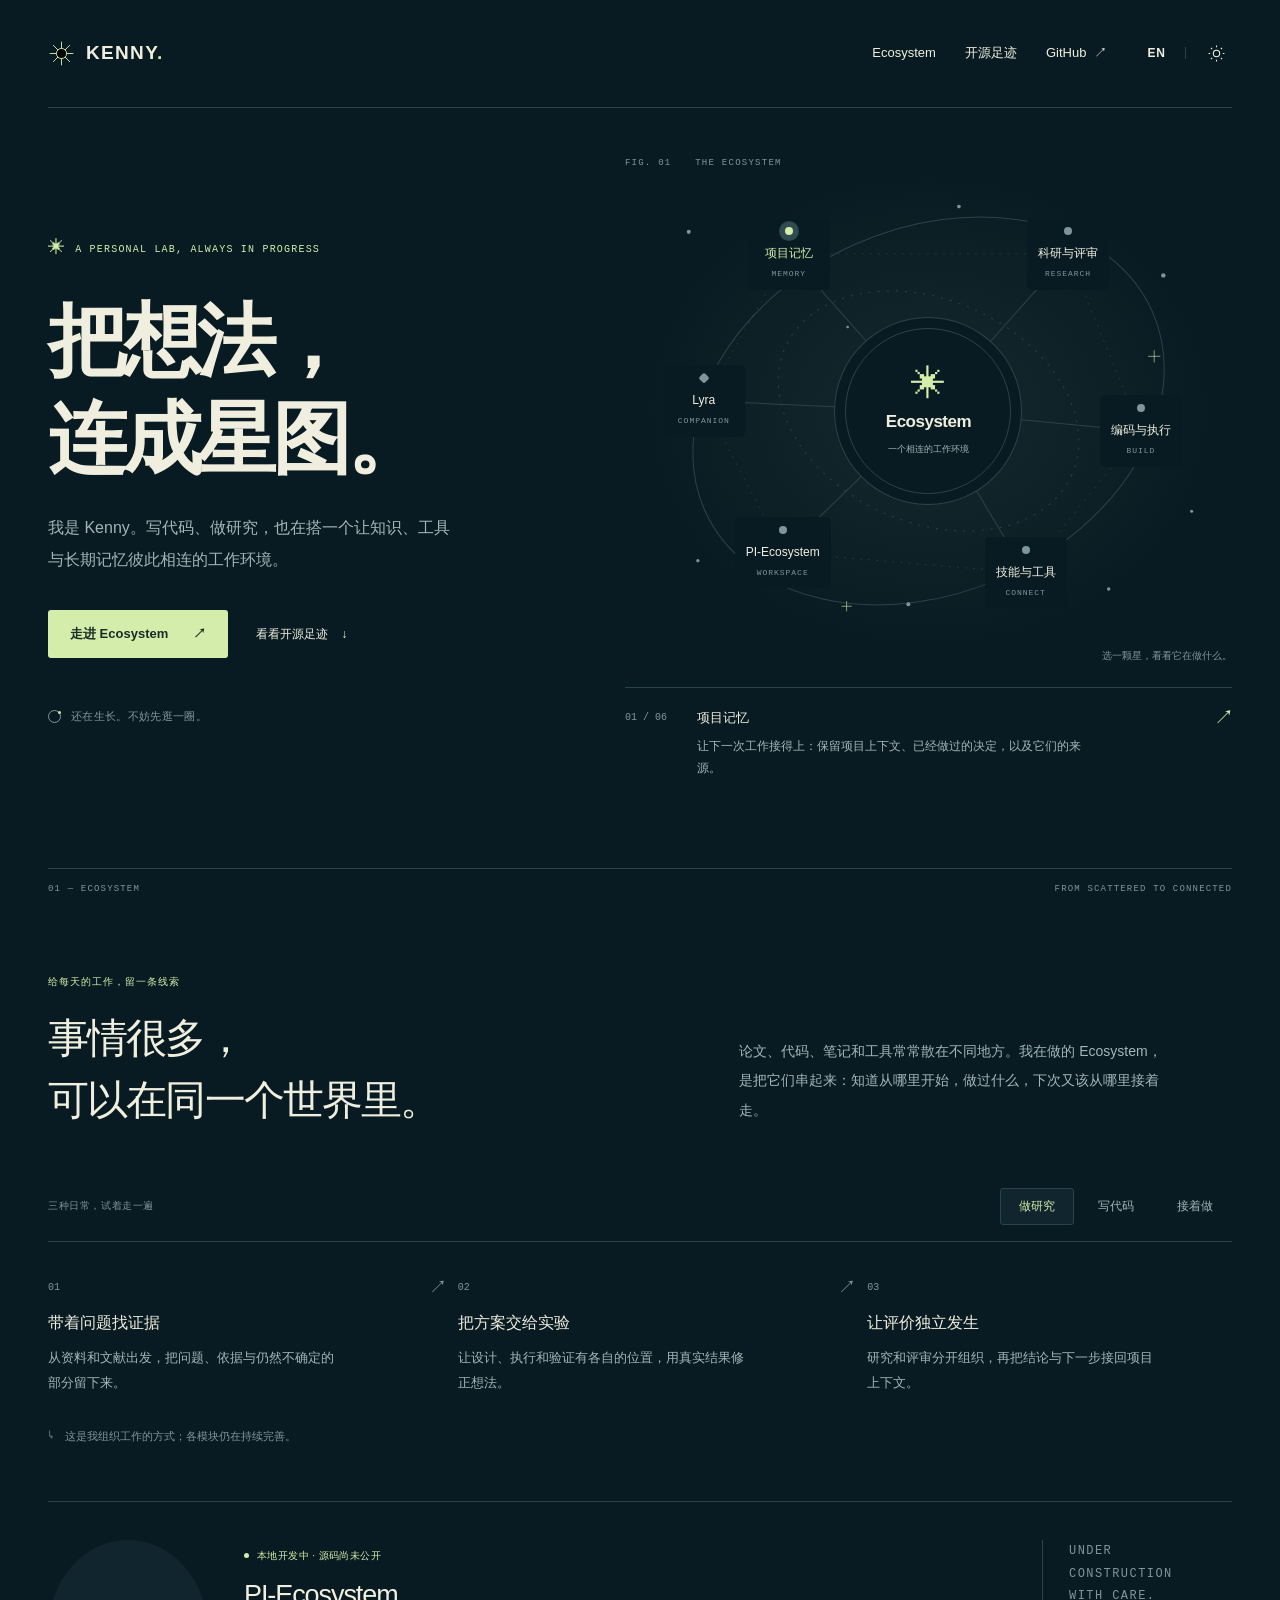
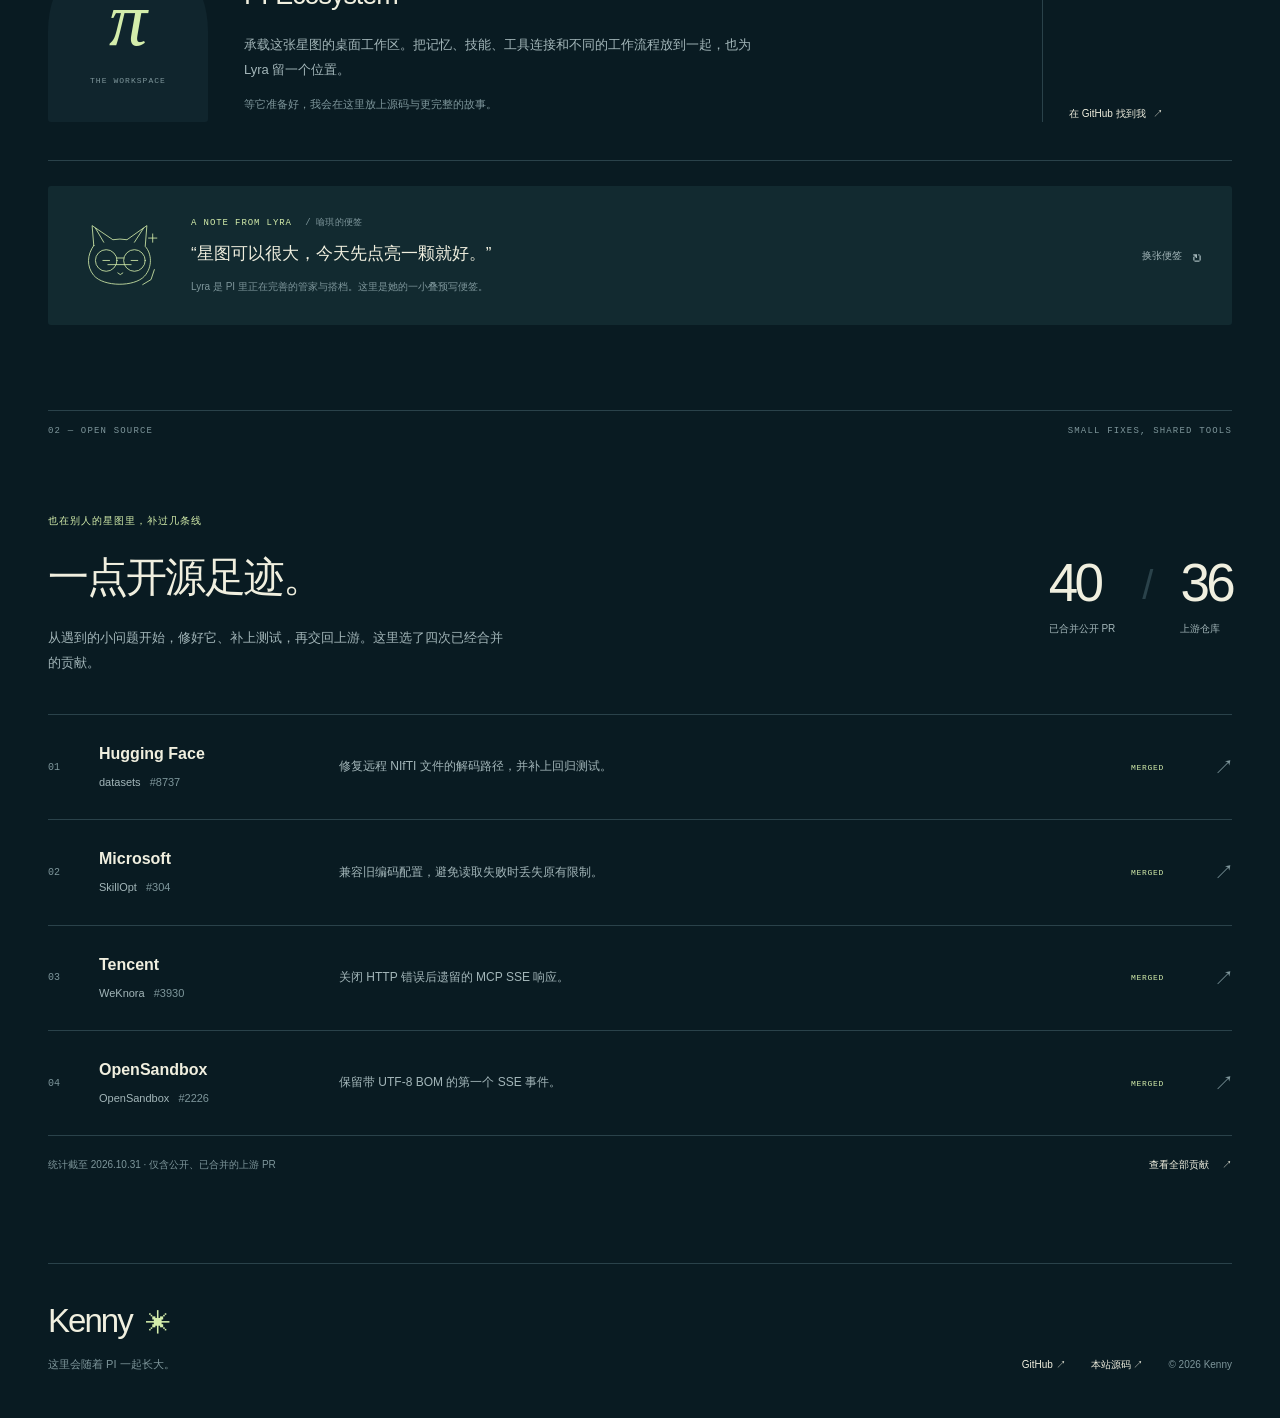
==== index.html @ 721161ac "Build a bilingual personal lab around the Ecosystem constellation" ====
<!doctype html>
<html lang="zh-CN" data-theme="dark">
<head>
  <meta charset="utf-8">
  <meta name="viewport" content="width=device-width, initial-scale=1">
  <meta name="color-scheme" content="dark light">
  <meta name="theme-color" content="#091b22">
  <title>Kenny · 想法的引力</title>
  <meta name="description" content="Kenny 的个人实验室。科研、代码与长期记忆，在 Ecosystem 里慢慢连成星图。PI-Ecosystem 本地开发中。">
  <meta property="og:type" content="website">
  <meta property="og:title" content="Kenny · A small universe of things I build">
  <meta property="og:description" content="Research, code, and lasting context. Exploring a personal Ecosystem, one connection at a time.">
  <meta property="og:url" content="https://kennymcsimpson.github.io/">
  <link rel="canonical" href="https://kennymcsimpson.github.io/">
  <link rel="icon" type="image/svg+xml" href="assets/favicon.svg">
  <link rel="stylesheet" href="styles.css">
  <script src="app.js" defer></script>
</head>
<body>
  <a class="skip-link" href="#main" data-i18n="skip">跳到正文</a>
  <header class="site-header wrap">
    <a class="brand" href="#" aria-label="Kenny — home">
      <svg viewBox="0 0 32 32" aria-hidden="true"><path d="M16 2v28M2 16h28M6 6l20 20M26 6 6 26"/><circle cx="16" cy="16" r="6"/></svg>
      <span>KENNY<span class="brand-dot">.</span></span>
    </a>
    <nav class="main-nav" aria-label="主导航" data-label="nav">
      <a href="#ecosystem">Ecosystem</a>
      <a href="#contributions" data-i18n="nav.contributions">开源足迹</a>
      <a class="nav-github" href="https://github.com/KennyMcSimpson" target="_blank" rel="noopener noreferrer">GitHub <span aria-hidden="true">↗</span></a>
    </nav>
    <div class="preferences">
      <button class="text-button js-control" id="language-toggle" type="button" aria-label="Switch to English">EN</button>
      <span class="preference-divider" aria-hidden="true"></span>
      <button class="theme-button js-control" id="theme-toggle" type="button" aria-label="切换到浅色主题" title="切换到浅色主题"><svg viewBox="0 0 24 24" aria-hidden="true"><circle cx="12" cy="12" r="4"/><path d="M12 2v2m0 16v2M2 12h2m16 0h2M5 5l1.5 1.5m11 11L19 19M5 19l1.5-1.5m11-11L19 5"/></svg></button>
    </div>
  </header>

  <main id="main">
    <section class="hero wrap" aria-labelledby="hero-title">
      <div class="hero-copy">
        <p class="eyebrow"><span class="tiny-star" aria-hidden="true">✳</span> A PERSONAL LAB, ALWAYS IN PROGRESS</p>
        <h1 id="hero-title" data-i18n="hero.title">把想法，
连成星图。</h1>
        <p class="hero-description" data-i18n="hero.description">我是 Kenny。写代码、做研究，也在搭一个让知识、工具与长期记忆彼此相连的工作环境。</p>
        <div class="hero-actions">
          <a class="button button-primary" href="#ecosystem"><span data-i18n="hero.explore">走进 Ecosystem</span><span aria-hidden="true">↗</span></a>
          <a class="quiet-link" href="#contributions"><span data-i18n="hero.contributions">看看开源足迹</span><span aria-hidden="true">↓</span></a>
        </div>
        <p class="hero-footnote"><span class="small-orbit" aria-hidden="true"></span><span data-i18n="hero.footnote">还在生长。不妨先逛一圈。</span></p>
      </div>

      <div class="atlas" aria-label="Ecosystem 交互星图" data-label="atlas">
        <div class="atlas-canvas">
          <div class="atlas-coordinate" aria-hidden="true">FIG. 01 <span>THE ECOSYSTEM</span></div>
          <svg class="orbit-lines" viewBox="0 0 600 500" fill="none" aria-hidden="true">
            <ellipse class="orbit" cx="300" cy="250" rx="242" ry="180" transform="rotate(-24 300 250)"/>
            <ellipse class="orbit orbit-inner" cx="300" cy="250" rx="155" ry="110" transform="rotate(24 300 250)"/>
            <path class="connection" d="M300 250 162 95M300 250 438 95M300 250 510 270M300 250 396 410M300 250 156 390M300 250 78 240"/>
            <path class="constellation" d="m162 95 276 0 72 175-114 140-240-20L78 240Z"/>
            <g class="stars"><circle cx="63" cy="73" r="2"/><circle cx="532" cy="116" r="2.2"/><circle cx="330" cy="48" r="1.8"/><circle cx="478" cy="426" r="1.7"/><circle cx="72" cy="398" r="1.6"/><circle cx="280" cy="441" r="2"/><circle cx="560" cy="349" r="1.5"/><circle cx="220" cy="167" r="1.3"/></g>
            <path class="cross-star" d="M523 190v12m-6-6h12M219 438v10m-5-5h10"/>
          </svg>
          <a class="atlas-core" href="#ecosystem"><span class="core-mark" aria-hidden="true">✳</span><strong>Ecosystem</strong><small data-i18n="atlas.core">一个相连的工作环境</small></a>
          <button class="map-node node-memory is-active" data-module="memory" type="button" aria-pressed="true" aria-controls="module-detail"><span class="node-point" aria-hidden="true"></span><span class="node-label" data-i18n="module.memory.name">项目记忆</span><small>MEMORY</small></button>
          <button class="map-node node-research" data-module="research" type="button" aria-pressed="false" aria-controls="module-detail"><span class="node-point" aria-hidden="true"></span><span class="node-label" data-i18n="module.research.name">科研与评审</span><small>RESEARCH</small></button>
          <button class="map-node node-code" data-module="code" type="button" aria-pressed="false" aria-controls="module-detail"><span class="node-point" aria-hidden="true"></span><span class="node-label" data-i18n="module.code.name">编码与执行</span><small>BUILD</small></button>
          <button class="map-node node-tools" data-module="tools" type="button" aria-pressed="false" aria-controls="module-detail"><span class="node-point" aria-hidden="true"></span><span class="node-label" data-i18n="module.tools.name">技能与工具</span><small>CONNECT</small></button>
          <button class="map-node node-pi" data-module="pi" type="button" aria-pressed="false" aria-controls="module-detail"><span class="node-point" aria-hidden="true"></span><span class="node-label">PI-Ecosystem</span><small>WORKSPACE</small></button>
          <button class="map-node node-lyra" data-module="lyra" type="button" aria-pressed="false" aria-controls="module-detail"><span class="node-point lyra-point" aria-hidden="true"></span><span class="node-label">Lyra</span><small>COMPANION</small></button>
          <p class="atlas-hint" data-i18n="atlas.hint">选一颗星，看看它在做什么。</p>
        </div>
        <div class="module-detail" id="module-detail" aria-live="polite" aria-atomic="true">
          <span class="detail-index" id="module-index" aria-hidden="true">01 / 06</span>
          <div><h2 id="module-title">项目记忆</h2><p id="module-description">让下一次工作接得上：保留项目上下文、已经做过的决定，以及它们的来源。</p></div>
          <span class="detail-spark" aria-hidden="true">↗</span>
        </div>
      </div>
    </section>

    <div class="section-rule wrap"><span>01 — ECOSYSTEM</span><span data-i18n="divider">FROM SCATTERED TO CONNECTED</span></div>

    <section class="ecosystem-section wrap" id="ecosystem" aria-labelledby="ecosystem-title">
      <div class="section-intro">
        <div><p class="eyebrow" data-i18n="eco.eyebrow">给每天的工作，留一条线索</p><h2 id="ecosystem-title" data-i18n="eco.title">事情很多，
可以在同一个世界里。</h2></div>
        <p class="section-description" data-i18n="eco.description">论文、代码、笔记和工具常常散在不同地方。我在做的 Ecosystem，是把它们串起来：知道从哪里开始，做过什么，下次又该从哪里接着走。</p>
      </div>

      <div class="workflow">
        <div class="workflow-heading"><p class="eyebrow" data-i18n="workflow.label">三种日常，试着走一遍</p><div class="workflow-tabs js-control" role="tablist" aria-label="工作流程" data-label="workflow">
          <button id="tab-research" class="is-active" type="button" role="tab" data-workflow="research" aria-selected="true" aria-controls="workflow-panel" tabindex="0" data-i18n="workflow.research">做研究</button>
          <button id="tab-build" type="button" role="tab" data-workflow="build" aria-selected="false" aria-controls="workflow-panel" tabindex="-1" data-i18n="workflow.build">写代码</button>
          <button id="tab-return" type="button" role="tab" data-workflow="return" aria-selected="false" aria-controls="workflow-panel" tabindex="-1" data-i18n="workflow.return">接着做</button>
        </div></div>
        <div id="workflow-panel" class="workflow-panel" role="tabpanel" aria-labelledby="tab-research" tabindex="0">
          <ol id="workflow-steps" class="workflow-steps"><li><span class="step-number">01</span><h3>带着问题找证据</h3><p>从资料和文献出发，把问题、依据与仍然不确定的部分留下来。</p></li><li><span class="step-number">02</span><h3>把方案交给实验</h3><p>让设计、执行和验证有各自的位置，用真实结果修正想法。</p></li><li><span class="step-number">03</span><h3>让评价独立发生</h3><p>研究和评审分开组织，再把结论与下一步接回项目上下文。</p></li></ol>
        </div>
        <p class="workflow-caption"><span aria-hidden="true">↳</span><span data-i18n="workflow.caption">这是我组织工作的方式；各模块仍在持续完善。</span></p>
      </div>

      <div class="workspace-story">
        <div class="workspace-index" aria-hidden="true"><span>π</span><small>THE WORKSPACE</small></div>
        <div class="workspace-copy"><p class="status-label"><span aria-hidden="true"></span><span data-i18n="pi.status">本地开发中 · 源码尚未公开</span></p><h3>PI-Ecosystem</h3><p data-i18n="pi.description">承载这张星图的桌面工作区。把记忆、技能、工具连接和不同的工作流程放到一起，也为 Lyra 留一个位置。</p><p class="muted" data-i18n="pi.release">等它准备好，我会在这里放上源码与更完整的故事。</p></div>
        <div class="workspace-margin"><span aria-hidden="true">UNDER<br>CONSTRUCTION<br>WITH CARE.</span><a class="quiet-link" href="https://github.com/KennyMcSimpson" target="_blank" rel="noopener noreferrer"><span data-i18n="pi.follow">在 GitHub 找到我</span> <span aria-hidden="true">↗</span></a></div>
      </div>

      <aside class="lyra-note" aria-labelledby="lyra-title">
        <svg class="lyra-sigil" viewBox="0 0 100 100" fill="none" aria-hidden="true"><path d="m19 38-2-24 25 17a45 45 0 0 1 17 0l24-17-2 25c8 9 9 25-1 36-12 13-49 13-61-1-9-11-8-25 0-36Z"/><path d="M21 17 31 34m48-17L68 34M36 61h28M48 71l3 2 3-2M78 85l10-6 4-12"/><circle cx="34" cy="56" r="13"/><circle cx="68" cy="56" r="13"/><path d="M30 56h8m26 0h8M47 53h8M90 24v10m-5-5h10"/></svg>
        <div class="lyra-copy"><p class="eyebrow" id="lyra-title">A NOTE FROM LYRA <span data-i18n="lyra.name">/ 喻琪的便签</span></p><blockquote id="lyra-quote" aria-live="polite">“星图可以很大，今天先点亮一颗就好。”</blockquote><p class="lyra-context" data-i18n="lyra.context">Lyra 是 PI 里正在完善的管家与搭档。这里是她的一小叠预写便签。</p></div>
        <button class="note-next js-control" id="note-next" type="button"><span data-i18n="lyra.next">换张便签</span><span aria-hidden="true">↻</span></button>
      </aside>
    </section>

    <div class="section-rule wrap"><span>02 — OPEN SOURCE</span><span data-i18n="contrib.divider">SMALL FIXES, SHARED TOOLS</span></div>

    <section class="contributions-section wrap" id="contributions" aria-labelledby="contributions-title">
      <div class="contributions-top"><div><p class="eyebrow" data-i18n="contrib.eyebrow">也在别人的星图里，补过几条线</p><h2 id="contributions-title" data-i18n="contrib.title">一点开源足迹。</h2><p class="contributions-description" data-i18n="contrib.description">从遇到的小问题开始，修好它、补上测试，再交回上游。这里选了四次已经合并的贡献。</p></div><div class="contribution-stats"><div><strong>40</strong><span data-i18n="contrib.prs">已合并公开 PR</span></div><span class="stats-slash" aria-hidden="true">/</span><div><strong>36</strong><span data-i18n="contrib.repos">上游仓库</span></div></div></div>
      <div class="contribution-list">
        <a class="contribution-row" href="https://github.com/huggingface/datasets/pull/8737" target="_blank" rel="noopener noreferrer"><span class="contribution-number">01</span><div class="contribution-project"><h3>Hugging Face</h3><span>datasets <span class="pr-number">#8737</span></span></div><p data-i18n="pr.datasets">修复远程 NIfTI 文件的解码路径，并补上回归测试。</p><span class="merged">MERGED</span><span class="row-arrow" aria-hidden="true">↗</span></a>
        <a class="contribution-row" href="https://github.com/microsoft/SkillOpt/pull/304" target="_blank" rel="noopener noreferrer"><span class="contribution-number">02</span><div class="contribution-project"><h3>Microsoft</h3><span>SkillOpt <span class="pr-number">#304</span></span></div><p data-i18n="pr.skillopt">兼容旧编码配置，避免读取失败时丢失原有限制。</p><span class="merged">MERGED</span><span class="row-arrow" aria-hidden="true">↗</span></a>
        <a class="contribution-row" href="https://github.com/Tencent/WeKnora/pull/3930" target="_blank" rel="noopener noreferrer"><span class="contribution-number">03</span><div class="contribution-project"><h3>Tencent</h3><span>WeKnora <span class="pr-number">#3930</span></span></div><p data-i18n="pr.weknora">关闭 HTTP 错误后遗留的 MCP SSE 响应。</p><span class="merged">MERGED</span><span class="row-arrow" aria-hidden="true">↗</span></a>
        <a class="contribution-row" href="https://github.com/opensandbox-group/OpenSandbox/pull/2226" target="_blank" rel="noopener noreferrer"><span class="contribution-number">04</span><div class="contribution-project"><h3>OpenSandbox</h3><span>OpenSandbox <span class="pr-number">#2226</span></span></div><p data-i18n="pr.sandbox">保留带 UTF-8 BOM 的第一个 SSE 事件。</p><span class="merged">MERGED</span><span class="row-arrow" aria-hidden="true">↗</span></a>
      </div>
      <div class="contributions-footnote"><p data-i18n="contrib.snapshot">统计截至 2026.10.31 · 仅含公开、已合并的上游 PR</p><a class="quiet-link" href="https://github.com/search?q=author%3AKennyMcSimpson+is%3Apr+is%3Amerged+is%3Apublic+-user%3AKennyMcSimpson&amp;type=pullrequests" target="_blank" rel="noopener noreferrer"><span data-i18n="contrib.all">查看全部贡献</span><span aria-hidden="true">↗</span></a></div>
    </section>

    <footer class="site-footer wrap"><div><a class="footer-wordmark" href="#">Kenny<span>✳</span></a><p data-i18n="footer.note">这里会随着 PI 一起长大。</p></div><div class="footer-links"><a href="https://github.com/KennyMcSimpson" target="_blank" rel="noopener noreferrer">GitHub ↗</a><a href="https://github.com/KennyMcSimpson/kennymcsimpson.github.io" target="_blank" rel="noopener noreferrer" data-i18n="footer.source">本站源码 ↗</a><span>© 2026 Kenny</span></div></footer>
  </main>
</body>
</html>
---- styles.css ----
@charset "UTF-8";
:root{color-scheme:dark;--bg:#091b22;--surface:#10252d;--text:#f0efdf;--muted:#a3b6b9;--faint:#7e969b;--line:#2a424a;--accent:#d4edab;--accent-ink:#192c25;--map-glow:rgba(112,166,150,.1);--note-bg:#122a30;--hero-font:clamp(3.3rem,6.2vw,5.5rem)}
:root[data-theme="light"]{color-scheme:light;--bg:#f4f2e9;--surface:#eaece0;--text:#173039;--muted:#51696d;--faint:#60777a;--line:#c8d2c8;--accent:#496e3a;--accent-ink:#fffdf2;--map-glow:rgba(89,125,76,.09);--note-bg:#e8ecdf}
*{box-sizing:border-box}html{scroll-behavior:smooth;scroll-padding-top:35px}body{margin:0;background:var(--bg);color:var(--text);font-family:Inter,"Segoe UI","PingFang SC","Microsoft YaHei",sans-serif;font-size:16px;line-height:1.7;-webkit-font-smoothing:antialiased}a{color:inherit;text-decoration:none}button{font:inherit;color:inherit;cursor:pointer}button,a{-webkit-tap-highlight-color:transparent}button{background:none}button:disabled{cursor:default}::selection{background:var(--accent);color:var(--accent-ink)}:focus-visible{outline:2px solid var(--accent);outline-offset:6px;border-radius:3px}svg{display:block}p,h1,h2,h3,blockquote{margin:0}.wrap{width:min(1280px,calc(100% - 96px));margin-inline:auto}.js-control{display:none}.js .js-control{display:flex}.skip-link{position:absolute;left:16px;top:-100px;z-index:20;background:var(--accent);color:var(--accent-ink);padding:10px 18px}.skip-link:focus{top:12px}.site-header{height:108px;display:flex;align-items:center;border-bottom:1px solid var(--line);gap:36px}.brand{display:flex;align-items:center;gap:11px;font-size:19px;font-weight:760;letter-spacing:.07em}.brand svg{width:27px;height:27px;stroke:var(--accent);stroke-width:1.1}.brand-dot{color:var(--accent)}.main-nav{display:flex;gap:29px;align-items:center;margin-left:auto;font-size:13px}.main-nav a,.footer-links a{transition:color .2s}.main-nav a:hover,.footer-links a:hover{color:var(--accent)}.nav-github span{margin-left:4px}.preferences{display:flex;align-items:center;gap:15px}.text-button{border:0;padding:8px 0;font-size:12px;font-weight:650;letter-spacing:.06em;min-width:27px;justify-content:center}.preference-divider{height:12px;width:1px;background:var(--line)}.theme-button{border:0;padding:6px}.theme-button svg{width:19px;height:19px;stroke:currentColor;fill:none;stroke-width:1.35}.hero{display:grid;grid-template-columns:.98fr 1.1fr;align-items:center;gap:36px;min-height:760px;padding-block:50px 65px}.eyebrow{font-family:ui-monospace,"Cascadia Code",Consolas,"Microsoft YaHei",monospace;font-size:10px;font-weight:500;letter-spacing:.1em;line-height:1.7}.hero-copy>.eyebrow{color:var(--accent);font-size:10px;letter-spacing:.12em;display:flex;align-items:center;gap:9px}.tiny-star{font-size:17px}.hero h1{font-size:var(--hero-font);line-height:1.23;font-weight:650;letter-spacing:-.055em;white-space:pre-line;margin:28px 0 25px}.hero-description{max-width:405px;font-size:16px;color:var(--muted);line-height:2}.hero-actions{display:flex;align-items:center;gap:28px;margin-top:34px}.button{display:inline-flex;align-items:center;justify-content:center;gap:25px;padding:13px 22px;border-radius:3px;font-size:13px;font-weight:600;transition:transform .2s,filter .2s}.button-primary{background:var(--accent);color:var(--accent-ink)}.button:hover{transform:translateY(-2px);filter:brightness(1.07)}.quiet-link{display:inline-flex;gap:13px;align-items:center;font-size:12px;font-weight:500}.quiet-link:hover{color:var(--accent)}.hero-footnote{display:flex;align-items:center;gap:10px;color:var(--faint);font-size:11px;margin-top:49px;letter-spacing:.03em}.small-orbit{width:13px;height:13px;border:1px solid var(--faint);border-radius:50%;position:relative}.small-orbit:after{content:"";position:absolute;width:3px;height:3px;background:var(--accent);right:-1px;top:0;border-radius:50%}.atlas{width:100%;max-width:620px;justify-self:end}.atlas-canvas{width:100%;aspect-ratio:1.2;position:relative;background:radial-gradient(ellipse at center,var(--map-glow),transparent 67%)}.atlas-coordinate{position:absolute;top:0;left:0;color:var(--faint);font:9px ui-monospace,Consolas,monospace;letter-spacing:.14em}.atlas-coordinate span{margin-left:17px}.orbit-lines{width:100%;height:100%;position:absolute;inset:0;overflow:visible}.orbit{stroke:var(--line);stroke-width:1}.orbit-inner{stroke-dasharray:2 7}.connection{stroke:var(--line);stroke-width:1}.constellation{stroke:var(--faint);stroke-opacity:.25;stroke-dasharray:2 6;stroke-width:.8}.stars{fill:var(--faint)}.cross-star{stroke:var(--accent);stroke-width:.8;opacity:.75}.atlas-core{position:absolute;left:50%;top:50%;transform:translate(-50%,-50%);display:flex;align-items:center;justify-content:center;flex-direction:column;width:166px;height:166px;border:1px solid var(--line);border-radius:50%;background:var(--bg);box-shadow:0 0 0 10px var(--bg),0 0 0 11px var(--line);transition:border-color .2s}.atlas-core:hover{border-color:var(--accent)}.core-mark{font-size:35px;color:var(--accent);line-height:1.1;margin-bottom:4px}.atlas-core strong{font-size:17px;font-weight:550;letter-spacing:-.03em}.atlas-core small{font-size:9px;color:var(--muted);margin-top:5px}.map-node{border:0;padding:9px 11px;position:absolute;transform:translate(-50%,-50%);display:flex;align-items:center;flex-direction:column;min-width:82px;background:var(--bg);border-radius:5px;line-height:1.6;isolation:isolate}.node-memory{left:27%;top:19%}.node-research{left:73%;top:19%}.node-code{left:85%;top:54%}.node-tools{left:66%;top:82%}.node-pi{left:26%;top:78%}.node-lyra{left:13%;top:48%}.node-point{height:8px;width:8px;flex-shrink:0;display:block;background:var(--faint);border-radius:50%;margin-bottom:9px;transition:box-shadow .2s,background .2s}.node-label{font-size:12px;font-weight:500;white-space:nowrap}.map-node small{font:8px/1.7 ui-monospace,Consolas,monospace;color:var(--faint);letter-spacing:.12em;margin-top:4px}.map-node:hover .node-point,.map-node.is-active .node-point{background:var(--accent);box-shadow:0 0 0 5px var(--map-glow),0 0 0 6px var(--line)}.map-node.is-active .node-label{color:var(--accent)}.lyra-point{border-radius:2px;transform:rotate(45deg)}.atlas-hint{position:absolute;bottom:0;right:0;font-size:10px;color:var(--faint)}.module-detail{display:grid;grid-template-columns:57px 1fr 18px;gap:15px;align-items:start;margin-top:23px;padding:19px 0 0;border-top:1px solid var(--line);min-height:116px}.detail-index{font:10px/1.8 ui-monospace,Consolas,monospace;color:var(--faint);padding-top:2px}.module-detail h2{font-size:13px;font-weight:550;margin-bottom:6px}.module-detail p{font-size:12px;line-height:1.85;color:var(--muted);max-width:390px}.detail-spark{color:var(--accent);font-size:20px;line-height:1}.section-rule{display:flex;justify-content:space-between;border-top:1px solid var(--line);padding-top:13px;font:9px/1.6 ui-monospace,Consolas,monospace;letter-spacing:.13em;color:var(--faint)}.ecosystem-section{padding-block:78px 85px}.section-intro{display:grid;grid-template-columns:1.2fr 1fr;gap:100px;align-items:end}.section-intro .eyebrow,.contributions-top .eyebrow{color:var(--accent);margin-bottom:17px}.section-intro h2,.contributions-top h2{font-size:clamp(2rem,3.2vw,2.9rem);line-height:1.5;font-weight:550;letter-spacing:-.045em;white-space:pre-line}.section-description{color:var(--muted);font-size:14px;line-height:2.1;max-width:425px;padding-bottom:6px}.workflow{margin-top:57px}.workflow-heading{display:flex;align-items:center;justify-content:space-between;border-bottom:1px solid var(--line);padding-bottom:16px;gap:20px}.workflow-heading>.eyebrow{color:var(--faint);letter-spacing:.06em}.workflow-tabs{gap:5px}.workflow-tabs button{font-size:12px;border:1px solid transparent;border-radius:3px;padding:7px 18px;color:var(--muted)}.workflow-tabs button:hover{color:var(--text)}.workflow-tabs button.is-active{border-color:var(--line);background:var(--surface);color:var(--accent)}.workflow-steps{padding:29px 0 31px;margin:0;display:grid;grid-template-columns:repeat(3,1fr);list-style:none;gap:45px}.workflow-steps li{position:relative}.workflow-steps li+li:before{content:"↗";position:absolute;left:-29px;top:1px;color:var(--faint);font-size:18px}.step-number{font:10px ui-monospace,Consolas,monospace;color:var(--faint)}.workflow-steps h3{font-size:16px;font-weight:550;margin:13px 0 10px;line-height:1.5}.workflow-steps p{font-size:13px;color:var(--muted);line-height:1.95;max-width:290px}.workflow-panel{min-height:185px}.workflow-caption{font-size:11px;color:var(--faint);display:flex;gap:11px}.workspace-story{margin-top:56px;border-block:1px solid var(--line);display:grid;grid-template-columns:160px 1fr 190px;gap:36px;padding:38px 0;align-items:center}.workspace-index{display:flex;flex-direction:column;align-items:center;justify-content:center;align-self:stretch;background:var(--surface);border-radius:50% 50% 3px 3px;min-height:182px}.workspace-index>span{font:italic 76px Georgia,serif;color:var(--accent);line-height:1.1}.workspace-index small{font:8px ui-monospace,Consolas,monospace;letter-spacing:.13em;color:var(--faint);margin-top:15px}.status-label{display:flex;gap:8px;align-items:center;color:var(--accent);font-size:10px;letter-spacing:.04em}.status-label>span:first-child{width:5px;height:5px;background:var(--accent);border-radius:50%}.workspace-copy h3{font-size:27px;font-weight:500;letter-spacing:-.04em;margin:9px 0 13px}.workspace-copy>p:not(.status-label){font-size:13px;color:var(--muted);line-height:1.95;max-width:515px}.workspace-copy>p.muted{font-size:11px;color:var(--faint);margin-top:12px}.workspace-margin{align-self:stretch;border-left:1px solid var(--line);padding-left:26px;display:flex;flex-direction:column;justify-content:space-between;gap:25px}.workspace-margin>span{font:12px/1.85 ui-monospace,Consolas,monospace;color:var(--faint);letter-spacing:.12em}.workspace-margin a{font-size:10px;gap:7px}.lyra-note{display:grid;grid-template-columns:85px 1fr auto;gap:28px;background:var(--note-bg);padding:28px 30px;align-items:center;border-radius:3px;margin-top:25px}.lyra-sigil{width:83px;height:83px;stroke:var(--accent);stroke-width:1;stroke-linecap:round;stroke-linejoin:round}.lyra-copy>.eyebrow{font-size:9px;letter-spacing:.1em;color:var(--accent)}.lyra-copy>.eyebrow span{color:var(--faint);letter-spacing:.02em;margin-left:7px}.lyra-copy blockquote{font-size:17px;font-weight:500;line-height:1.7;margin-block:9px}.lyra-context{font-size:10px;color:var(--faint);line-height:1.8}.note-next{border:0;font-size:10px;align-items:center;gap:10px;white-space:nowrap;padding:12px 0;color:var(--muted)}.note-next:hover{color:var(--accent)}.note-next>span:last-child{font-size:20px}.contributions-section{padding-block:74px 90px}.contributions-top{display:flex;align-items:center;justify-content:space-between;gap:55px;margin-bottom:38px}.contributions-description{font-size:13px;line-height:1.95;color:var(--muted);max-width:460px;margin-top:17px}.contribution-stats{display:flex;align-items:center;gap:27px;flex-shrink:0}.contribution-stats>div{display:flex;flex-direction:column;gap:5px}.contribution-stats strong{font-size:53px;font-weight:350;line-height:1.2;letter-spacing:-.07em}.contribution-stats div>span{font-size:10px;color:var(--muted)}.stats-slash{font-size:40px;font-weight:200;color:var(--line);margin-top:-18px}.contribution-list{border-top:1px solid var(--line)}.contribution-row{display:grid;grid-template-columns:26px 215px 1fr 58px 18px;align-items:center;gap:25px;padding:25px 0;border-bottom:1px solid var(--line);transition:background .2s}.contribution-row:hover{background:var(--surface)}.contribution-number{font:10px ui-monospace,Consolas,monospace;color:var(--faint)}.contribution-project h3{font-size:16px;font-weight:550}.contribution-project>span{font-size:11px;color:var(--muted)}.pr-number{color:var(--faint);margin-left:6px}.contribution-row>p{font-size:12px;color:var(--muted);line-height:1.8}.merged{font:8px ui-monospace,Consolas,monospace;letter-spacing:.09em;color:var(--accent)}.row-arrow{font-size:20px;color:var(--faint);transition:transform .2s}.contribution-row:hover .row-arrow{color:var(--accent);transform:translate(2px,-2px)}.contributions-footnote{display:flex;align-items:center;justify-content:space-between;gap:20px;margin-top:20px}.contributions-footnote p{font-size:10px;color:var(--faint)}.contributions-footnote a{font-size:10px}.site-footer{border-top:1px solid var(--line);padding:40px 0 45px;display:flex;justify-content:space-between;align-items:end}.footer-wordmark{font-size:33px;font-weight:500;letter-spacing:-.06em;line-height:1}.footer-wordmark>span{font-size:25px;color:var(--accent);margin-left:14px}.site-footer p{font-size:11px;color:var(--faint);margin-top:14px}.footer-links{display:flex;gap:25px;font-size:10px;align-items:center}.footer-links>span{color:var(--faint)}
html[lang="en"] .hero h1{font-size:clamp(3.2rem,5.4vw,4.9rem);line-height:1.12;letter-spacing:-.055em}html[lang="en"] .hero-description{line-height:1.85}html[lang="en"] .section-intro h2{line-height:1.25}html[lang="en"] .map-node .node-label{font-size:11px}html[lang="en"] .node-pi{left:25%}html[lang="en"] .module-detail{min-height:130px}
@media(min-width:1600px){.hero{min-height:820px}}
@media(max-width:1100px){.wrap{width:calc(100% - 64px)}.hero{gap:20px;min-height:680px}.hero h1{font-size:4rem}.hero-description{font-size:14px;max-width:340px}.hero-actions{gap:20px}.button{padding:12px 17px;font-size:12px}.quiet-link{font-size:11px}.atlas-core{width:138px;height:138px}.atlas-core strong{font-size:15px}.atlas-core small{font-size:8px}.node-label{font-size:11px}.map-node{padding:7px 8px;min-width:70px}.map-node small{font-size:7px}.module-detail{gap:10px;grid-template-columns:46px 1fr 14px;min-height:132px}.section-intro{gap:50px}.workspace-story{grid-template-columns:125px 1fr 165px;gap:25px}.workspace-margin{padding-left:19px}.contribution-row{grid-template-columns:22px 175px 1fr 55px 15px;gap:20px}.lyra-note{gap:20px;padding:25px}.contribution-stats{gap:20px}.contribution-stats strong{font-size:48px}}
@media(max-width:820px){.site-header{height:87px;gap:24px}.main-nav{gap:20px;font-size:12px}.hero{grid-template-columns:1fr;padding-block:55px 50px;gap:30px}.hero-copy{max-width:590px}.hero h1{font-size:clamp(3.7rem,9vw,5.4rem);margin-block:21px}.hero-description{max-width:470px;font-size:15px}.hero-footnote{margin-top:25px}.atlas{justify-self:center;max-width:590px}.atlas-canvas{margin-top:10px}.atlas-core{width:166px;height:166px}.atlas-core strong{font-size:17px}.atlas-core small{font-size:9px}.node-label{font-size:12px}.map-node small{font-size:8px}.map-node{padding:9px 11px}.module-detail{min-height:108px}.section-intro{grid-template-columns:1fr;gap:25px}.section-description{max-width:590px}.section-intro h2{font-size:2.5rem}.ecosystem-section{padding-top:50px}.workflow{margin-top:35px}.workflow-steps{gap:30px}.workflow-steps li+li:before{left:-22px;font-size:15px}.workflow-steps h3{font-size:14px}.workflow-steps p{font-size:12px}.workspace-story{grid-template-columns:120px 1fr;gap:26px}.workspace-margin{display:none}.lyra-note{grid-template-columns:65px 1fr;gap:22px}.lyra-sigil{width:65px;height:65px}.note-next{grid-column:2;justify-self:start;padding:0;margin-top:-7px}.contributions-top{gap:30px}.contribution-stats{gap:15px}.contribution-stats strong{font-size:40px}.contribution-stats div>span{font-size:9px}.contribution-row{grid-template-columns:20px 160px 1fr 15px;gap:14px}.contribution-row .merged{display:none}.contribution-project h3{font-size:14px}.contribution-project>span{font-size:10px}.contributions-section{padding-block:50px 60px}html[lang="en"] .hero h1{font-size:clamp(3.5rem,9vw,5rem)}html[lang="en"] .module-detail{min-height:110px}}
@media(max-width:540px){.wrap{width:calc(100% - 40px)}.site-header{height:76px;gap:17px}.brand{font-size:17px;gap:6px}.brand svg{width:22px;height:22px}.main-nav{gap:17px;font-size:11px}.nav-github{display:none}.preferences{gap:10px}.text-button{font-size:11px;min-width:20px}.theme-button{padding:4px}.theme-button svg{width:17px}.preference-divider{display:none}.hero{padding-top:39px;gap:35px}.hero-copy>.eyebrow{font-size:8px;letter-spacing:.1em;gap:6px}.tiny-star{font-size:14px}.hero h1{font-size:clamp(3.3rem,12.4vw,4.3rem);line-height:1.28;margin:20px 0 18px}.hero-description{font-size:14px;max-width:350px;line-height:1.95}.hero-actions{gap:23px;margin-top:25px}.button{font-size:12px;padding:12px 18px;gap:20px}.quiet-link{font-size:11px}.hero-footnote{margin-top:26px;font-size:10px}.atlas-coordinate{font-size:8px}.atlas-coordinate span{margin-left:10px}.atlas-canvas{aspect-ratio:1.1}.orbit-lines{top:4.5%;height:91%}.atlas-core{width:115px;height:115px;box-shadow:0 0 0 6px var(--bg),0 0 0 7px var(--line)}.atlas-core strong{font-size:13px}.atlas-core small{font-size:7px;margin-top:3px}.core-mark{font-size:26px}.map-node{min-width:62px;padding:6px 4px}.node-label{font-size:10px}.map-node small{font-size:6px;letter-spacing:.08em;margin-top:2px}.node-point{width:6px;height:6px;margin-bottom:7px}.node-memory,.node-research{top:22%}.node-tools{top:79%}.node-pi{top:76%}.atlas-hint{font-size:9px;bottom:-2px}.module-detail{margin-top:23px;min-height:125px;grid-template-columns:43px 1fr 12px;gap:11px}.module-detail h2{font-size:12px}.module-detail p{font-size:11px;line-height:1.9}.detail-index{font-size:8px}.section-rule{font-size:8px;letter-spacing:.07em}.section-rule>span:last-child{font-size:7px;letter-spacing:.02em}.ecosystem-section{padding-block:44px 49px}.section-intro .eyebrow,.contributions-top .eyebrow{font-size:9px;margin-bottom:13px}.section-intro h2{font-size:2rem}.section-intro{gap:20px}.section-description{font-size:13px;line-height:2}.workflow{margin-top:33px}.workflow-heading{align-items:start;flex-direction:column;gap:14px;padding-bottom:13px}.workflow-heading>.eyebrow{font-size:9px}.workflow-tabs{gap:4px;width:100%}.workflow-tabs button{font-size:11px;padding:7px 17px}.workflow-steps{grid-template-columns:1fr;gap:23px;padding-top:25px}.workflow-steps li{display:grid;grid-template-columns:28px 1fr;column-gap:12px}.workflow-steps li+li:before{display:none}.step-number{grid-row:1 / 3;padding-top:3px}.workflow-steps h3{margin:0 0 5px;font-size:15px}.workflow-steps p{font-size:12px;max-width:100%;grid-column:2}.workflow-caption{font-size:10px;gap:9px}.workspace-story{grid-template-columns:72px 1fr;gap:19px;padding-block:28px;margin-top:34px;align-items:start}.workspace-index{min-height:125px;align-self:start}.workspace-index>span{font-size:54px}.workspace-index small{font-size:6px;letter-spacing:0;margin-top:10px}.status-label{font-size:9px;line-height:1.6;gap:6px}.workspace-copy h3{font-size:24px;margin-block:9px}.workspace-copy>p:not(.status-label){font-size:12px}.workspace-copy>p.muted{font-size:10px}.lyra-note{grid-template-columns:46px 1fr;gap:15px;padding:22px 16px;align-items:start}.lyra-sigil{width:46px;height:46px;margin-top:7px}.lyra-copy>.eyebrow{font-size:8px;letter-spacing:.02em}.lyra-copy>.eyebrow span{display:block;margin:3px 0 0;font-size:8px}.lyra-copy blockquote{font-size:15px;margin-block:10px;line-height:1.8}.lyra-context{font-size:9px}.note-next{font-size:9px;margin-top:-3px}.contributions-top{flex-direction:column;align-items:start;gap:25px;margin-bottom:24px}.contributions-top h2{font-size:2rem}.contributions-description{font-size:12px;margin-top:14px}.contribution-stats{gap:25px}.contribution-stats strong{font-size:39px}.contribution-stats>div{gap:4px}.contribution-stats div>span{font-size:9px}.stats-slash{font-size:30px}.contribution-row{grid-template-columns:19px 1fr 18px;column-gap:15px;row-gap:9px;padding:21px 0}.contribution-number{grid-column:1;grid-row:1}.contribution-project{grid-column:2;grid-row:1}.contribution-project h3{font-size:15px}.contribution-row>p{grid-column:2;grid-row:2;font-size:11px}.row-arrow{grid-column:3;grid-row:1}.contributions-footnote{flex-direction:column;align-items:start;gap:14px}.contributions-footnote p{font-size:9px}.site-footer{align-items:start;padding:30px 0 35px;gap:25px}.footer-wordmark{font-size:29px}.site-footer p{font-size:10px;max-width:150px;line-height:1.8}.footer-links{flex-direction:column;gap:7px;align-items:end;font-size:9px}html[lang="en"] .hero h1{font-size:clamp(3rem,11.5vw,4rem)}html[lang="en"] .hero-description{font-size:14px}html[lang="en"] .map-node .node-label{font-size:9px}html[lang="en"] .node-pi{left:25%}html[lang="en"] .section-intro h2{font-size:2rem}html[lang="en"] .module-detail{min-height:136px}html[lang="en"] .section-rule>span:last-child{font-size:6px}html[lang="en"] .status-label{font-size:8px}html[lang="en"] .hero-actions{gap:16px}html[lang="en"] .button{font-size:11px;padding:12px 14px;gap:15px}}
@media(max-width:540px){.atlas-core{width:clamp(88px,27vw,115px);height:clamp(88px,27vw,115px)}.node-memory,.node-research{top:18%}.node-pi{left:25%;top:82%}.node-tools{top:83%}}
@media(max-width:380px){.main-nav a[href="#contributions"]{display:none}.main-nav{margin-left:auto}.site-header{gap:20px}}
@media(prefers-reduced-motion:reduce){html{scroll-behavior:auto}*,*:before,*:after{transition:none!important;animation:none!important}}
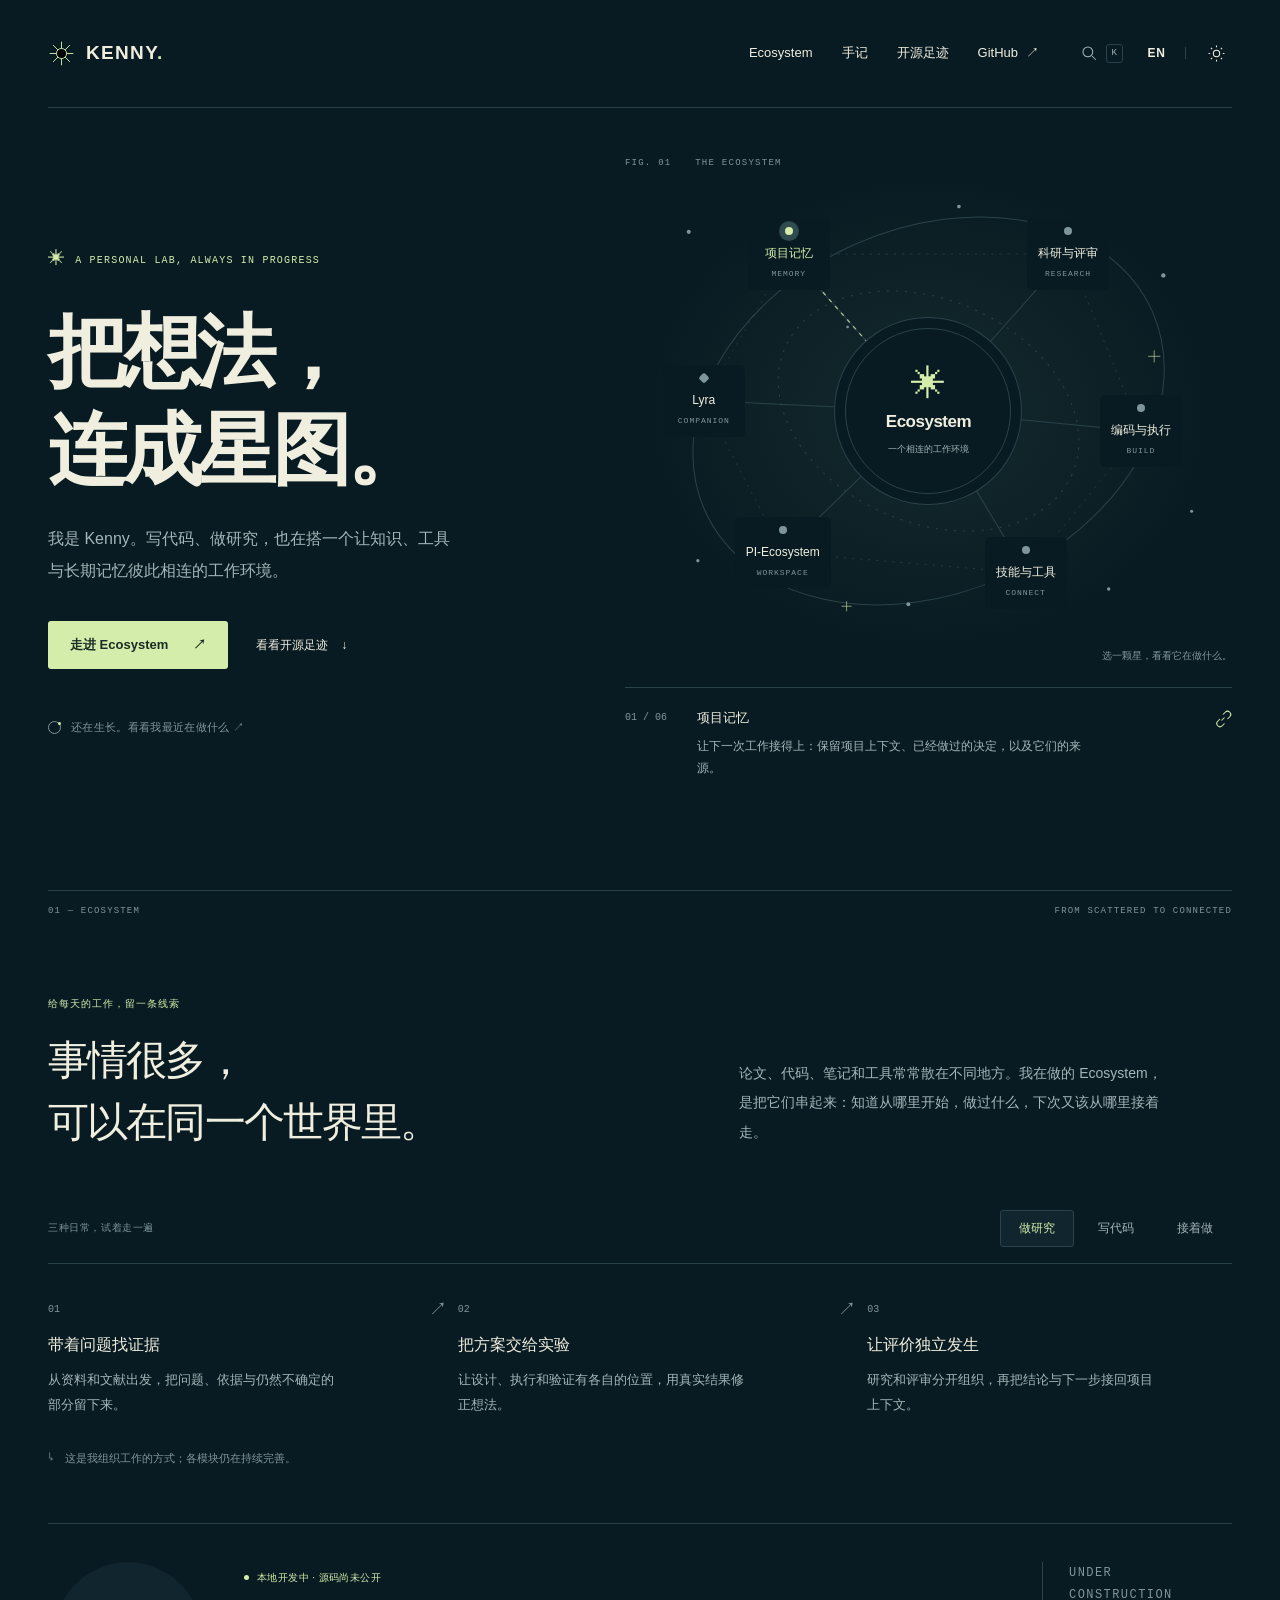
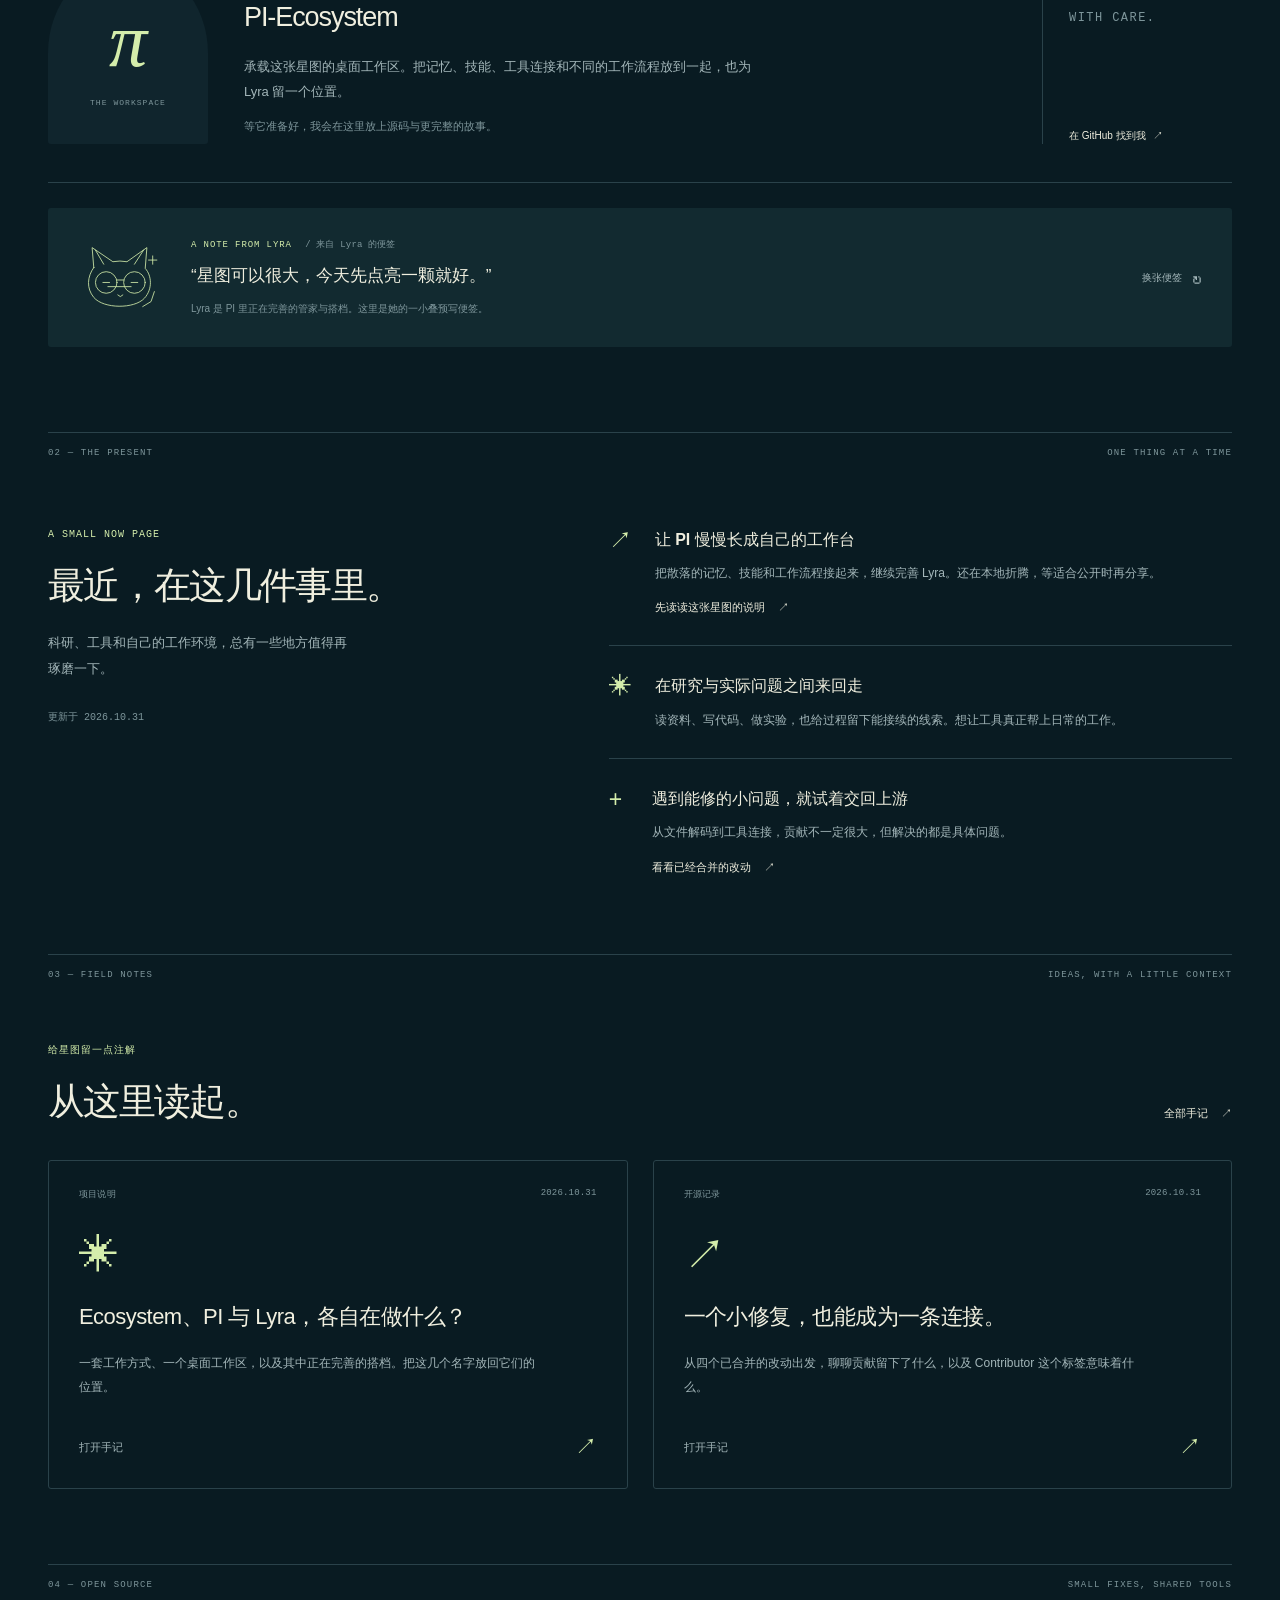
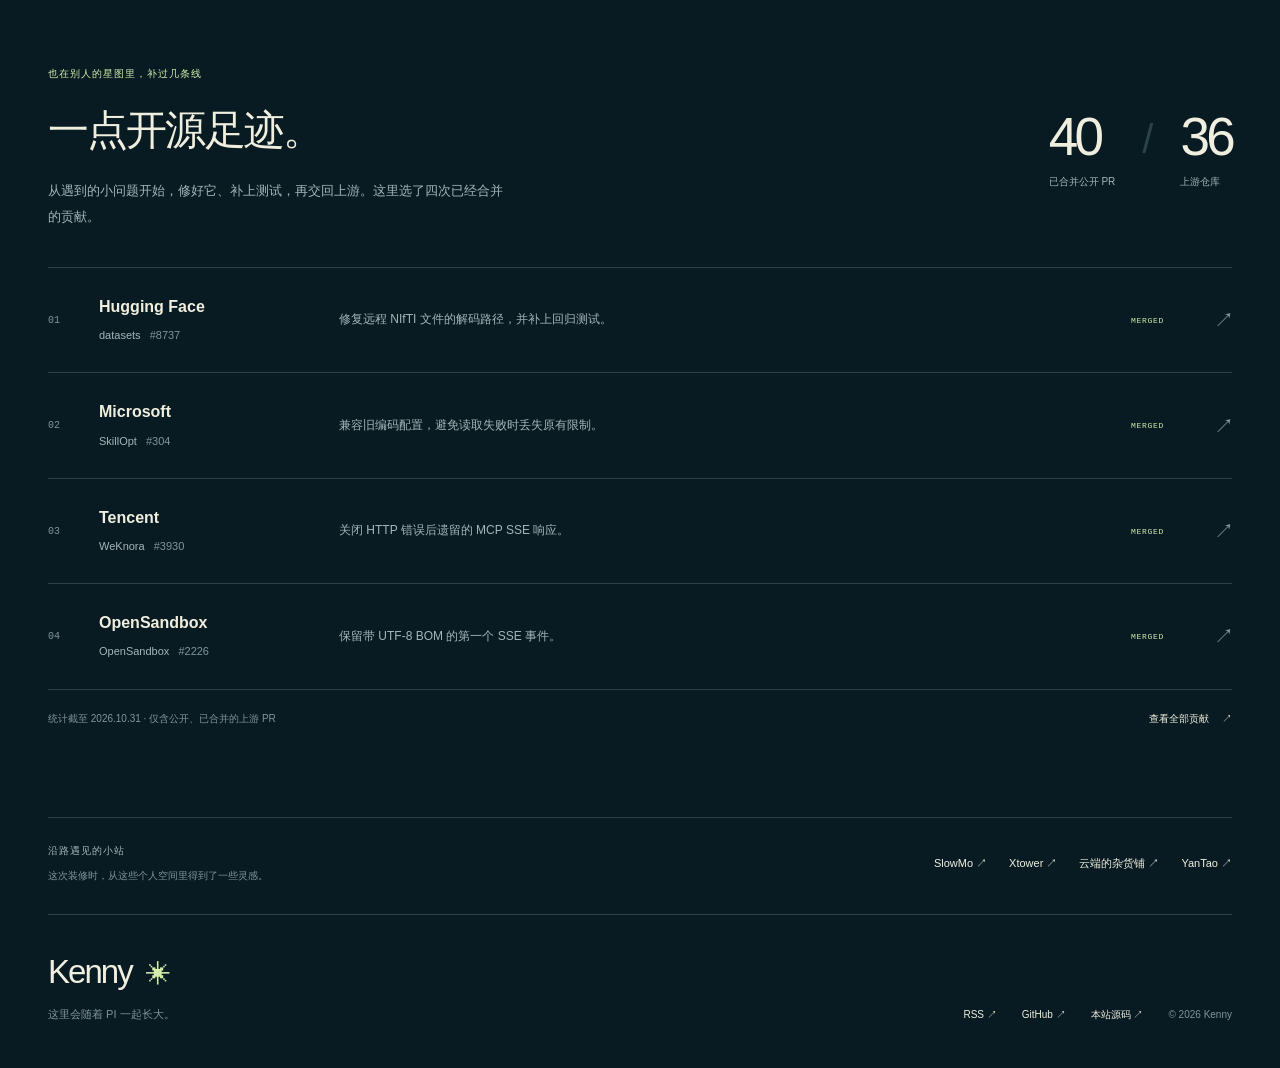
==== commit 5f07645e: "Expand the personal lab with field notes, local search, RSS, and Lyra-only public naming" ====
--- a/index.html
+++ b/index.html
@@ -13,8 +13,11 @@
   <meta property="og:url" content="https://kennymcsimpson.github.io/">
   <link rel="canonical" href="https://kennymcsimpson.github.io/">
   <link rel="icon" type="image/svg+xml" href="assets/favicon.svg">
+  <link rel="alternate" type="application/rss+xml" title="Kenny · 实验手记" href="feed.xml">
+  <script src="preferences.js"></script>
   <link rel="stylesheet" href="styles.css">
-  <script src="app.js" defer></script>
+  <link rel="stylesheet" href="enhancements.css">
+  <script src="app.js" type="module"></script>
 </head>
 <body>
   <a class="skip-link" href="#main" data-i18n="skip">跳到正文</a>
@@ -25,10 +28,12 @@
     </a>
     <nav class="main-nav" aria-label="主导航" data-label="nav">
       <a href="#ecosystem">Ecosystem</a>
+      <a href="notes/" data-i18n="nav.notes">手记</a>
       <a href="#contributions" data-i18n="nav.contributions">开源足迹</a>
       <a class="nav-github" href="https://github.com/KennyMcSimpson" target="_blank" rel="noopener noreferrer">GitHub <span aria-hidden="true">↗</span></a>
     </nav>
     <div class="preferences">
+      <button class="search-trigger js-control" data-search-open type="button" aria-label="搜索与快速跳转" data-label="search.open"><svg viewBox="0 0 24 24" aria-hidden="true"><circle cx="10.5" cy="10.5" r="6.5"/><path d="m16 16 5 5"/></svg><kbd>K</kbd></button>
       <button class="text-button js-control" id="language-toggle" type="button" aria-label="Switch to English">EN</button>
       <span class="preference-divider" aria-hidden="true"></span>
       <button class="theme-button js-control" id="theme-toggle" type="button" aria-label="切换到浅色主题" title="切换到浅色主题"><svg viewBox="0 0 24 24" aria-hidden="true"><circle cx="12" cy="12" r="4"/><path d="M12 2v2m0 16v2M2 12h2m16 0h2M5 5l1.5 1.5m11 11L19 19M5 19l1.5-1.5m11-11L19 5"/></svg></button>
@@ -46,7 +51,7 @@
           <a class="button button-primary" href="#ecosystem"><span data-i18n="hero.explore">走进 Ecosystem</span><span aria-hidden="true">↗</span></a>
           <a class="quiet-link" href="#contributions"><span data-i18n="hero.contributions">看看开源足迹</span><span aria-hidden="true">↓</span></a>
         </div>
-        <p class="hero-footnote"><span class="small-orbit" aria-hidden="true"></span><span data-i18n="hero.footnote">还在生长。不妨先逛一圈。</span></p>
+        <a class="hero-footnote" href="#now"><span class="small-orbit" aria-hidden="true"></span><span data-i18n="hero.footnote">还在生长。看看我最近在做什么 ↗</span></a>
       </div>
 
       <div class="atlas" aria-label="Ecosystem 交互星图" data-label="atlas">
@@ -56,6 +61,7 @@
             <ellipse class="orbit" cx="300" cy="250" rx="242" ry="180" transform="rotate(-24 300 250)"/>
             <ellipse class="orbit orbit-inner" cx="300" cy="250" rx="155" ry="110" transform="rotate(24 300 250)"/>
             <path class="connection" d="M300 250 162 95M300 250 438 95M300 250 510 270M300 250 396 410M300 250 156 390M300 250 78 240"/>
+            <path class="selected-connection" id="selected-connection" d="M300 250 162 95"/>
             <path class="constellation" d="m162 95 276 0 72 175-114 140-240-20L78 240Z"/>
             <g class="stars"><circle cx="63" cy="73" r="2"/><circle cx="532" cy="116" r="2.2"/><circle cx="330" cy="48" r="1.8"/><circle cx="478" cy="426" r="1.7"/><circle cx="72" cy="398" r="1.6"/><circle cx="280" cy="441" r="2"/><circle cx="560" cy="349" r="1.5"/><circle cx="220" cy="167" r="1.3"/></g>
             <path class="cross-star" d="M523 190v12m-6-6h12M219 438v10m-5-5h10"/>
@@ -72,8 +78,9 @@
         <div class="module-detail" id="module-detail" aria-live="polite" aria-atomic="true">
           <span class="detail-index" id="module-index" aria-hidden="true">01 / 06</span>
           <div><h2 id="module-title">项目记忆</h2><p id="module-description">让下一次工作接得上：保留项目上下文、已经做过的决定，以及它们的来源。</p></div>
-          <span class="detail-spark" aria-hidden="true">↗</span>
+          <button class="module-share js-control" id="module-share" type="button" aria-label="复制这颗星的链接" data-label="atlas.share" title="复制这颗星的链接"><svg viewBox="0 0 24 24" aria-hidden="true"><path d="m10 14 4-4m-6 2-3 3a4 4 0 0 0 6 6l3-3m-2-12 3-3a4 4 0 0 1 6 6l-3 3"/></svg></button>
         </div>
+        <p class="copy-status" id="copy-status" role="status"></p>
       </div>
     </section>
 
@@ -106,12 +113,31 @@
 
       <aside class="lyra-note" aria-labelledby="lyra-title">
         <svg class="lyra-sigil" viewBox="0 0 100 100" fill="none" aria-hidden="true"><path d="m19 38-2-24 25 17a45 45 0 0 1 17 0l24-17-2 25c8 9 9 25-1 36-12 13-49 13-61-1-9-11-8-25 0-36Z"/><path d="M21 17 31 34m48-17L68 34M36 61h28M48 71l3 2 3-2M78 85l10-6 4-12"/><circle cx="34" cy="56" r="13"/><circle cx="68" cy="56" r="13"/><path d="M30 56h8m26 0h8M47 53h8M90 24v10m-5-5h10"/></svg>
-        <div class="lyra-copy"><p class="eyebrow" id="lyra-title">A NOTE FROM LYRA <span data-i18n="lyra.name">/ 喻琪的便签</span></p><blockquote id="lyra-quote" aria-live="polite">“星图可以很大，今天先点亮一颗就好。”</blockquote><p class="lyra-context" data-i18n="lyra.context">Lyra 是 PI 里正在完善的管家与搭档。这里是她的一小叠预写便签。</p></div>
+        <div class="lyra-copy"><p class="eyebrow" id="lyra-title">A NOTE FROM LYRA <span data-i18n="lyra.name">/ 来自 Lyra 的便签</span></p><blockquote id="lyra-quote" aria-live="polite">“星图可以很大，今天先点亮一颗就好。”</blockquote><p class="lyra-context" data-i18n="lyra.context">Lyra 是 PI 里正在完善的管家与搭档。这里是她的一小叠预写便签。</p></div>
         <button class="note-next js-control" id="note-next" type="button"><span data-i18n="lyra.next">换张便签</span><span aria-hidden="true">↻</span></button>
       </aside>
     </section>
 
-    <div class="section-rule wrap"><span>02 — OPEN SOURCE</span><span data-i18n="contrib.divider">SMALL FIXES, SHARED TOOLS</span></div>
+    <div class="section-rule wrap"><span>02 — THE PRESENT</span><span>ONE THING AT A TIME</span></div>
+    <section class="present-section wrap" id="now" aria-labelledby="present-title">
+      <div class="present-intro"><p class="eyebrow">A SMALL NOW PAGE</p><h2 id="present-title" data-i18n="now.title">最近，在这几件事里。</h2><p data-i18n="now.description">科研、工具和自己的工作环境，总有一些地方值得再琢磨一下。</p><time datetime="2026-10-31" data-i18n="now.date">更新于 2026.10.31</time></div>
+      <ol class="present-list">
+        <li><span class="present-marker" aria-hidden="true">↗</span><div><h3 data-i18n="now.pi.title">让 PI 慢慢长成自己的工作台</h3><p data-i18n="now.pi.body">把散落的记忆、技能和工作流程接起来，继续完善 Lyra。还在本地折腾，等适合公开时再分享。</p><a href="notes/ecosystem/" class="quiet-link"><span data-i18n="now.pi.link">先读读这张星图的说明</span> <span aria-hidden="true">↗</span></a></div></li>
+        <li><span class="present-marker" aria-hidden="true">✳</span><div><h3 data-i18n="now.research.title">在研究与实际问题之间来回走</h3><p data-i18n="now.research.body">读资料、写代码、做实验，也给过程留下能接续的线索。想让工具真正帮上日常的工作。</p></div></li>
+        <li><span class="present-marker" aria-hidden="true">+</span><div><h3 data-i18n="now.open.title">遇到能修的小问题，就试着交回上游</h3><p data-i18n="now.open.body">从文件解码到工具连接，贡献不一定很大，但解决的都是具体问题。</p><a href="#contributions" class="quiet-link"><span data-i18n="now.open.link">看看已经合并的改动</span> <span aria-hidden="true">↗</span></a></div></li>
+      </ol>
+    </section>
+
+    <div class="section-rule wrap"><span>03 — FIELD NOTES</span><span>IDEAS, WITH A LITTLE CONTEXT</span></div>
+    <section class="notes-section wrap" id="notes" aria-labelledby="notes-title">
+      <div class="notes-heading"><div><p class="eyebrow" data-i18n="notes.eyebrow">给星图留一点注解</p><h2 id="notes-title" data-i18n="notes.title">从这里读起。</h2></div><a class="quiet-link" href="notes/"><span data-i18n="notes.all">全部手记</span> <span aria-hidden="true">↗</span></a></div>
+      <div class="note-grid">
+        <a class="note-card" href="notes/ecosystem/"><div class="note-card-top"><span data-i18n="notes.eco.category">项目说明</span><time datetime="2026-10-31">2026.10.31</time></div><span class="note-card-symbol" aria-hidden="true">✳</span><h3 data-i18n="notes.eco.title">Ecosystem、PI 与 Lyra，各自在做什么？</h3><p data-i18n="notes.eco.description">一套工作方式、一个桌面工作区，以及其中正在完善的搭档。把这几个名字放回它们的位置。</p><span class="note-card-bottom"><span data-i18n="notes.read">打开手记</span><span aria-hidden="true">↗</span></span></a>
+        <a class="note-card" href="notes/upstream/"><div class="note-card-top"><span data-i18n="notes.open.category">开源记录</span><time datetime="2026-10-31">2026.10.31</time></div><span class="note-card-symbol note-card-code" aria-hidden="true">↗</span><h3 data-i18n="notes.open.title">一个小修复，也能成为一条连接。</h3><p data-i18n="notes.open.description">从四个已合并的改动出发，聊聊贡献留下了什么，以及 Contributor 这个标签意味着什么。</p><span class="note-card-bottom"><span data-i18n="notes.read">打开手记</span><span aria-hidden="true">↗</span></span></a>
+      </div>
+    </section>
+
+    <div class="section-rule wrap"><span>04 — OPEN SOURCE</span><span data-i18n="contrib.divider">SMALL FIXES, SHARED TOOLS</span></div>
 
     <section class="contributions-section wrap" id="contributions" aria-labelledby="contributions-title">
       <div class="contributions-top"><div><p class="eyebrow" data-i18n="contrib.eyebrow">也在别人的星图里，补过几条线</p><h2 id="contributions-title" data-i18n="contrib.title">一点开源足迹。</h2><p class="contributions-description" data-i18n="contrib.description">从遇到的小问题开始，修好它、补上测试，再交回上游。这里选了四次已经合并的贡献。</p></div><div class="contribution-stats"><div><strong>40</strong><span data-i18n="contrib.prs">已合并公开 PR</span></div><span class="stats-slash" aria-hidden="true">/</span><div><strong>36</strong><span data-i18n="contrib.repos">上游仓库</span></div></div></div>
@@ -124,7 +150,9 @@
       <div class="contributions-footnote"><p data-i18n="contrib.snapshot">统计截至 2026.10.31 · 仅含公开、已合并的上游 PR</p><a class="quiet-link" href="https://github.com/search?q=author%3AKennyMcSimpson+is%3Apr+is%3Amerged+is%3Apublic+-user%3AKennyMcSimpson&amp;type=pullrequests" target="_blank" rel="noopener noreferrer"><span data-i18n="contrib.all">查看全部贡献</span><span aria-hidden="true">↗</span></a></div>
     </section>
 
-    <footer class="site-footer wrap"><div><a class="footer-wordmark" href="#">Kenny<span>✳</span></a><p data-i18n="footer.note">这里会随着 PI 一起长大。</p></div><div class="footer-links"><a href="https://github.com/KennyMcSimpson" target="_blank" rel="noopener noreferrer">GitHub ↗</a><a href="https://github.com/KennyMcSimpson/kennymcsimpson.github.io" target="_blank" rel="noopener noreferrer" data-i18n="footer.source">本站源码 ↗</a><span>© 2026 Kenny</span></div></footer>
+    <aside class="waypoints wrap" aria-labelledby="waypoints-title"><div><p class="eyebrow" id="waypoints-title" data-i18n="waypoints.title">沿路遇见的小站</p><p data-i18n="waypoints.description">这次装修时，从这些个人空间里得到了一些灵感。</p></div><div class="waypoint-links"><a href="https://www.theslowmo.com/" target="_blank" rel="noopener noreferrer">SlowMo <span aria-hidden="true">↗</span></a><a href="https://xtower.site/" target="_blank" rel="noopener noreferrer">Xtower <span aria-hidden="true">↗</span></a><a href="https://blog.illsky.com/" target="_blank" rel="noopener noreferrer" data-i18n="waypoints.cloud">云端的杂货铺 ↗</a><a href="https://yantao.wiki/" target="_blank" rel="noopener noreferrer">YanTao <span aria-hidden="true">↗</span></a></div></aside>
+    <footer class="site-footer wrap"><div><a class="footer-wordmark" href="#">Kenny<span>✳</span></a><p data-i18n="footer.note">这里会随着 PI 一起长大。</p></div><div class="footer-links"><a href="feed.xml">RSS ↗</a><a href="https://github.com/KennyMcSimpson" target="_blank" rel="noopener noreferrer">GitHub ↗</a><a href="https://github.com/KennyMcSimpson/kennymcsimpson.github.io" target="_blank" rel="noopener noreferrer" data-i18n="footer.source">本站源码 ↗</a><span>© 2026 Kenny</span></div></footer>
   </main>
+  <a class="back-to-top js-control" href="#" aria-label="回到顶部" data-label="top">↑</a>
 </body>
 </html>
--- a/enhancements.css
+++ b/enhancements.css
@@ -0,0 +1,104 @@
+[hidden]{display:none!important}
+.search-trigger{border:0;padding:5px;align-items:center;gap:8px;color:var(--muted)}
+.search-trigger svg,.search-input-wrap svg,.module-share svg{width:18px;height:18px;stroke:currentColor;fill:none;stroke-width:1.4;flex-shrink:0}
+.search-trigger kbd{font:9px ui-monospace,Consolas,monospace;border:1px solid var(--line);padding:1px 5px;border-radius:3px;line-height:1.7}
+.search-trigger:hover{color:var(--accent)}
+.selected-connection{stroke:var(--accent);stroke-width:1.4;stroke-dasharray:4 5;opacity:.7}
+.module-share{padding:3px 0;border:0;align-items:center;color:var(--accent)}
+.copy-status{min-height:18px;margin-top:4px;text-align:right;font-size:10px;color:var(--muted)}
+.hero-footnote:hover{color:var(--accent)}
+.present-section{padding-block:65px 75px;display:grid;grid-template-columns:.85fr 1.15fr;gap:100px}
+.present-intro>.eyebrow,.notes-heading .eyebrow{color:var(--accent)}
+.present-intro h2,.notes-heading h2{font-size:clamp(1.9rem,2.9vw,2.5rem);font-weight:550;line-height:1.5;letter-spacing:-.045em;margin-top:15px}
+.present-intro>p:not(.eyebrow){font-size:13px;color:var(--muted);max-width:310px;margin-top:17px;line-height:2}
+.present-intro time{display:block;font:10px ui-monospace,Consolas,monospace;color:var(--faint);margin-top:28px}
+.present-list{list-style:none;padding:0;margin:0}
+.present-list li{display:flex;gap:23px;padding-block:0 26px;margin-bottom:26px;border-bottom:1px solid var(--line)}
+.present-list li:last-child{border-bottom:0;margin-bottom:0;padding-bottom:0}
+.present-marker{color:var(--accent);font-size:23px;line-height:1.3;min-width:20px}
+.present-list h3{font-size:16px;font-weight:550;line-height:1.7}
+.present-list p{font-size:12px;color:var(--muted);line-height:1.95;margin-top:9px;max-width:510px}
+.present-list a{font-size:11px;margin-top:13px}
+.notes-section{padding-block:60px 75px}
+.notes-heading{display:flex;justify-content:space-between;align-items:end;gap:25px;margin-bottom:30px}
+.notes-heading>a{font-size:11px;margin-bottom:7px}
+.note-grid{display:grid;grid-template-columns:1fr 1fr;gap:25px}
+.note-card{border:1px solid var(--line);padding:27px 30px 22px;border-radius:3px;display:flex;flex-direction:column;transition:background .2s,border-color .2s,transform .2s}
+.note-card:hover{border-color:var(--faint);background:var(--surface);transform:translateY(-3px)}
+.note-card-top{display:flex;justify-content:space-between;gap:15px;font:9px ui-monospace,Consolas,"Microsoft YaHei",monospace;color:var(--faint);letter-spacing:.02em}
+.note-card-symbol{font-size:40px;line-height:1.3;color:var(--accent);margin-block:28px 18px;align-self:start}
+.note-card-code{font-size:42px;font-weight:300;line-height:1.24}
+.note-card h3{font-size:22px;line-height:1.65;font-weight:500;letter-spacing:-.025em;max-width:430px}
+.note-card h2{font-size:22px;line-height:1.65;font-weight:500;letter-spacing:-.025em;max-width:430px}
+.note-card>p{font-size:12px;color:var(--muted);line-height:2;margin-top:16px;max-width:460px}
+.note-card-bottom{display:flex;justify-content:space-between;align-items:center;padding-top:29px;margin-top:auto;font-size:11px;color:var(--muted)}
+.note-card-bottom>span:last-child{font-size:22px;color:var(--accent)}
+.waypoints{display:flex;justify-content:space-between;gap:35px;align-items:center;border-top:1px solid var(--line);padding-block:25px 30px}
+.waypoints .eyebrow{font-size:10px;color:var(--muted)}
+.waypoints p:not(.eyebrow){font-size:10px;color:var(--faint);margin-top:7px}
+.waypoint-links{display:flex;gap:22px;flex-wrap:wrap;font-size:11px}
+.waypoint-links a:hover{color:var(--accent)}
+.back-to-top{position:fixed;bottom:25px;right:25px;z-index:5;background:var(--surface);border:1px solid var(--line);width:38px;height:38px;border-radius:50%;align-items:center;justify-content:center;opacity:0;visibility:hidden;transform:translateY(10px);transition:opacity .2s,transform .2s,visibility .2s;color:var(--accent)}
+.back-to-top.is-visible{opacity:1;visibility:visible;transform:none}
+.dialog-open{overflow:hidden}
+.search-dialog{background:var(--bg);color:var(--text);padding:0;border:1px solid var(--line);border-radius:9px;width:min(650px,calc(100% - 32px));max-height:80dvh;margin:12dvh auto 0;box-shadow:0 30px 100px #0005}
+.search-dialog::backdrop{background:#04131cc2;backdrop-filter:blur(7px)}
+.search-heading{display:flex;align-items:center;justify-content:space-between;padding:19px 22px 0;gap:20px}
+.search-heading h2{font-size:12px;color:var(--muted);font-weight:500}
+.search-close{font:10px ui-monospace,Consolas,monospace;color:var(--muted);border:1px solid var(--line);border-radius:4px;padding:3px 7px}
+.search-input-wrap{display:flex;gap:13px;align-items:center;padding:20px 22px;color:var(--accent);border-bottom:1px solid var(--line)}
+.search-input-wrap input{width:100%;min-width:0;background:none;border:0;color:var(--text);font:inherit;font-size:18px;line-height:1.6;outline:none;padding:0}
+.search-input-wrap input::placeholder{font-size:14px;color:var(--faint)}
+#search-results{margin:0;padding:9px;list-style:none;max-height:46dvh;overflow:auto;scrollbar-width:thin}
+#search-results a{display:grid;grid-template-columns:58px 1fr 18px;align-items:center;gap:12px;padding:12px 13px;border-radius:4px;font-size:13px;line-height:1.6}
+#search-results a[aria-selected="true"],#search-results a:hover{background:var(--surface);color:var(--accent)}
+#search-results small{font-size:10px;color:var(--faint)}
+.search-empty{padding:25px 22px;font-size:13px;color:var(--muted)}
+.search-footer{border-top:1px solid var(--line);padding:13px 22px;font-size:9px;color:var(--faint);display:flex;justify-content:space-between;gap:14px}
+.notes-page,.reader-page{padding-block:58px 85px;min-height:70vh}
+.notes-page .page-title{font-size:clamp(2.4rem,5vw,4rem);font-weight:550;letter-spacing:-.05em;line-height:1.35;margin-block:20px}
+.page-lede{color:var(--muted);font-size:15px;line-height:2;max-width:580px}
+.notes-page .note-grid{margin-top:40px}
+.rss-note{margin-top:28px;font-size:11px;color:var(--faint);display:flex;gap:15px;align-items:center}
+.rss-note a{color:var(--accent);white-space:nowrap}
+.breadcrumb{display:flex;gap:12px;color:var(--faint);font-size:11px;margin-bottom:35px;align-items:center}
+.breadcrumb a:hover{color:var(--accent)}
+.reading-head{max-width:850px}
+.reading-meta{display:flex;gap:15px;align-items:center;font:10px ui-monospace,Consolas,"Microsoft YaHei",monospace;color:var(--faint);letter-spacing:.04em}
+.reading-head h1{font-size:clamp(2.3rem,4vw,3.6rem);font-weight:550;line-height:1.55;letter-spacing:-.045em;margin-block:18px;text-wrap:balance}
+.reading-head .page-lede{font-size:15px;max-width:740px}
+.reading-layout{display:grid;grid-template-columns:minmax(0,730px) 200px;justify-content:space-between;gap:70px;margin-top:45px}
+.reading-body{font-size:15px;line-height:2.15;color:var(--muted)}
+.reading-body p{margin-bottom:23px}
+.reading-body h2{font-size:23px;line-height:1.6;color:var(--text);font-weight:550;margin:42px 0 18px;letter-spacing:-.025em;scroll-margin-top:35px}
+.reading-body h2:first-child{margin-top:0}
+.reading-body h3{color:var(--text);font-size:17px;font-weight:550;margin:28px 0 12px}
+.reading-body strong{color:var(--text);font-weight:550}
+.reading-body a{color:var(--accent);text-decoration:underline;text-decoration-color:var(--line);text-underline-offset:4px}
+.reading-body a:hover{text-decoration-color:var(--accent)}
+.reading-body ul,.reading-body ol{padding-left:22px;margin-block:20px 28px}
+.reading-body li{padding-left:5px;margin-block:10px}
+.reading-callout{border-left:2px solid var(--accent);background:var(--surface);padding:22px 25px;margin-block:27px;font-size:14px}
+.reading-callout p:last-child{margin-bottom:0}
+.reading-map{display:flex;align-items:center;justify-content:center;gap:20px;flex-wrap:wrap;border-block:1px solid var(--line);padding:28px 10px;margin-block:28px;color:var(--accent);font-size:15px}
+.reading-map span:nth-child(even){color:var(--faint);font-size:20px}
+.reading-sidebar{position:sticky;top:35px;align-self:start}
+.reading-sidebar>.eyebrow{font-size:9px;color:var(--faint);margin-bottom:15px}
+.reading-toc{list-style:none;margin:0;padding:0 0 0 14px;border-left:1px solid var(--line)}
+.reading-toc li{margin-bottom:13px;font-size:11px;line-height:1.8;color:var(--muted)}
+.reading-toc a:hover{color:var(--accent)}
+.reading-sidebar .share-reading{display:flex;align-items:center;gap:10px;margin-top:25px;border:1px solid var(--line);border-radius:3px;color:var(--muted);font-size:10px;padding:7px 13px}
+.reading-sidebar .copy-status{text-align:left}
+.reading-progress{position:fixed;inset:0 auto auto 0;height:2px;background:var(--accent);width:0;z-index:30;pointer-events:none}
+.reading-end{margin-top:47px;padding-top:27px;border-top:1px solid var(--line)}
+.reading-end .eyebrow{font-size:9px;color:var(--faint);margin-bottom:12px}
+.next-note{font-size:18px;color:var(--accent);line-height:1.6}
+.reading-end>.quiet-link{margin-top:22px;color:var(--muted)}
+.not-found{min-height:67vh;padding-block:80px;display:flex;flex-direction:column;align-items:start;gap:20px}
+.not-found h1{font-size:clamp(3rem,7vw,5rem);line-height:1.2;font-weight:500;letter-spacing:-.05em}
+.not-found>p{color:var(--muted);font-size:15px;max-width:510px;line-height:2}
+@media(max-width:1100px){.site-header{gap:23px}.main-nav{gap:23px}.preferences{gap:11px}.search-trigger kbd{display:none}.present-section{gap:60px}.note-card{padding:24px}.note-card h3{font-size:20px}.waypoints{gap:25px}.waypoint-links{gap:15px}.reading-layout{gap:45px;grid-template-columns:minmax(0,1fr) 170px}}
+@media(max-width:820px){.present-section{gap:40px;grid-template-columns:.9fr 1.1fr;padding-block:50px}.present-intro h2{font-size:1.9rem}.present-list{font-size:12px}.present-list li{gap:16px}.present-list h3{font-size:14px}.notes-section{padding-block:47px 50px}.note-card{padding:23px}.note-card h3{font-size:19px}.waypoints{align-items:start;flex-direction:column;gap:18px}.reading-layout{grid-template-columns:minmax(0,1fr);gap:30px}.reading-sidebar{position:static;grid-row:1;border-block:1px solid var(--line);padding-block:20px;display:flex;flex-wrap:wrap;gap:15px;align-items:center}.reading-sidebar>.eyebrow{width:100%;margin:0}.reading-toc{display:flex;gap:15px;flex-wrap:wrap;max-width:100%;border:0;padding:0}.reading-toc li{margin:0}.reading-sidebar .share-reading{margin:0}.reading-sidebar .copy-status{margin:0;min-height:0}.reading-head h1{font-size:2.3rem}.notes-page,.reader-page{padding-block:40px 65px}}
+@media(max-width:540px){.site-header{gap:14px}.main-nav{gap:15px}.main-nav>a[href="#contributions"],.main-nav>a[href="/#contributions"]{display:none}.preferences{gap:8px}.search-trigger{padding:3px}.search-trigger svg{width:16px;height:16px}.theme-button{padding:3px}.present-section{grid-template-columns:1fr;gap:33px;padding-block:43px}.present-intro h2{font-size:1.9rem;margin-top:12px}.present-intro>p:not(.eyebrow){max-width:100%;font-size:12px}.present-intro time{font-size:9px;margin-top:16px}.present-list li{gap:17px;margin-bottom:22px;padding-bottom:22px}.present-list h3{font-size:15px}.present-list p{font-size:12px}.present-list a{font-size:10px}.present-marker{font-size:21px}.notes-heading{gap:15px;margin-bottom:23px}.notes-heading h2{font-size:1.9rem;margin-top:12px}.notes-heading>a{font-size:10px}.note-grid{grid-template-columns:1fr;gap:18px}.note-card{padding:23px}.note-card h3{font-size:21px}.note-card-symbol{margin-block:23px 13px;font-size:34px}.note-card>p{font-size:12px;margin-top:13px}.note-card-bottom{padding-top:20px;font-size:10px}.note-card-top{font-size:8px}.waypoints{padding-block:24px 28px;gap:18px}.waypoint-links{gap:15px;font-size:10px}.waypoints p:not(.eyebrow){font-size:9px}.back-to-top{width:34px;height:34px;right:15px;bottom:17px;font-size:15px}.search-dialog{margin-top:8dvh;max-height:84dvh}.search-heading{padding:17px 17px 0}.search-heading h2{font-size:11px}.search-input-wrap{padding:18px 17px}.search-input-wrap input{font-size:16px}.search-input-wrap input::placeholder{font-size:12px}#search-results{max-height:52dvh}#search-results a{grid-template-columns:44px 1fr 14px;padding:12px 9px;font-size:12px;gap:9px}#search-results small{font-size:9px}.search-footer{font-size:8px;padding:12px 17px;gap:10px}.notes-page .page-title{font-size:2.6rem}.page-lede{font-size:13px}.notes-page .note-grid{margin-top:28px}.rss-note{align-items:start;font-size:10px;gap:12px}.breadcrumb{font-size:10px;margin-bottom:25px}.reading-head h1{font-size:2.1rem;line-height:1.55;margin-block:16px}.reading-head .page-lede{font-size:13px}.reading-meta{font-size:9px}.reading-layout{margin-top:29px;gap:25px}.reading-body{font-size:14px;line-height:2.1}.reading-body h2{font-size:21px;margin-top:33px}.reading-callout{padding:19px;font-size:13px}.reading-map{font-size:12px;gap:12px}.reading-toc{gap:9px 17px}.reading-toc li{font-size:10px}.reading-sidebar{padding-block:17px;gap:12px}.next-note{font-size:16px}.not-found{padding-block:60px}.not-found>p{font-size:13px}}
+@media(max-width:380px){.site-header{gap:11px}.main-nav{gap:11px}.preferences{gap:6px}.brand{font-size:15px}.brand svg{width:20px}.main-nav a{font-size:10px}.text-button{font-size:10px}.hero-actions{gap:18px}.section-rule>span:last-child{font-size:6px}}
+@media(prefers-reduced-motion:reduce){.note-card:hover{transform:none}}
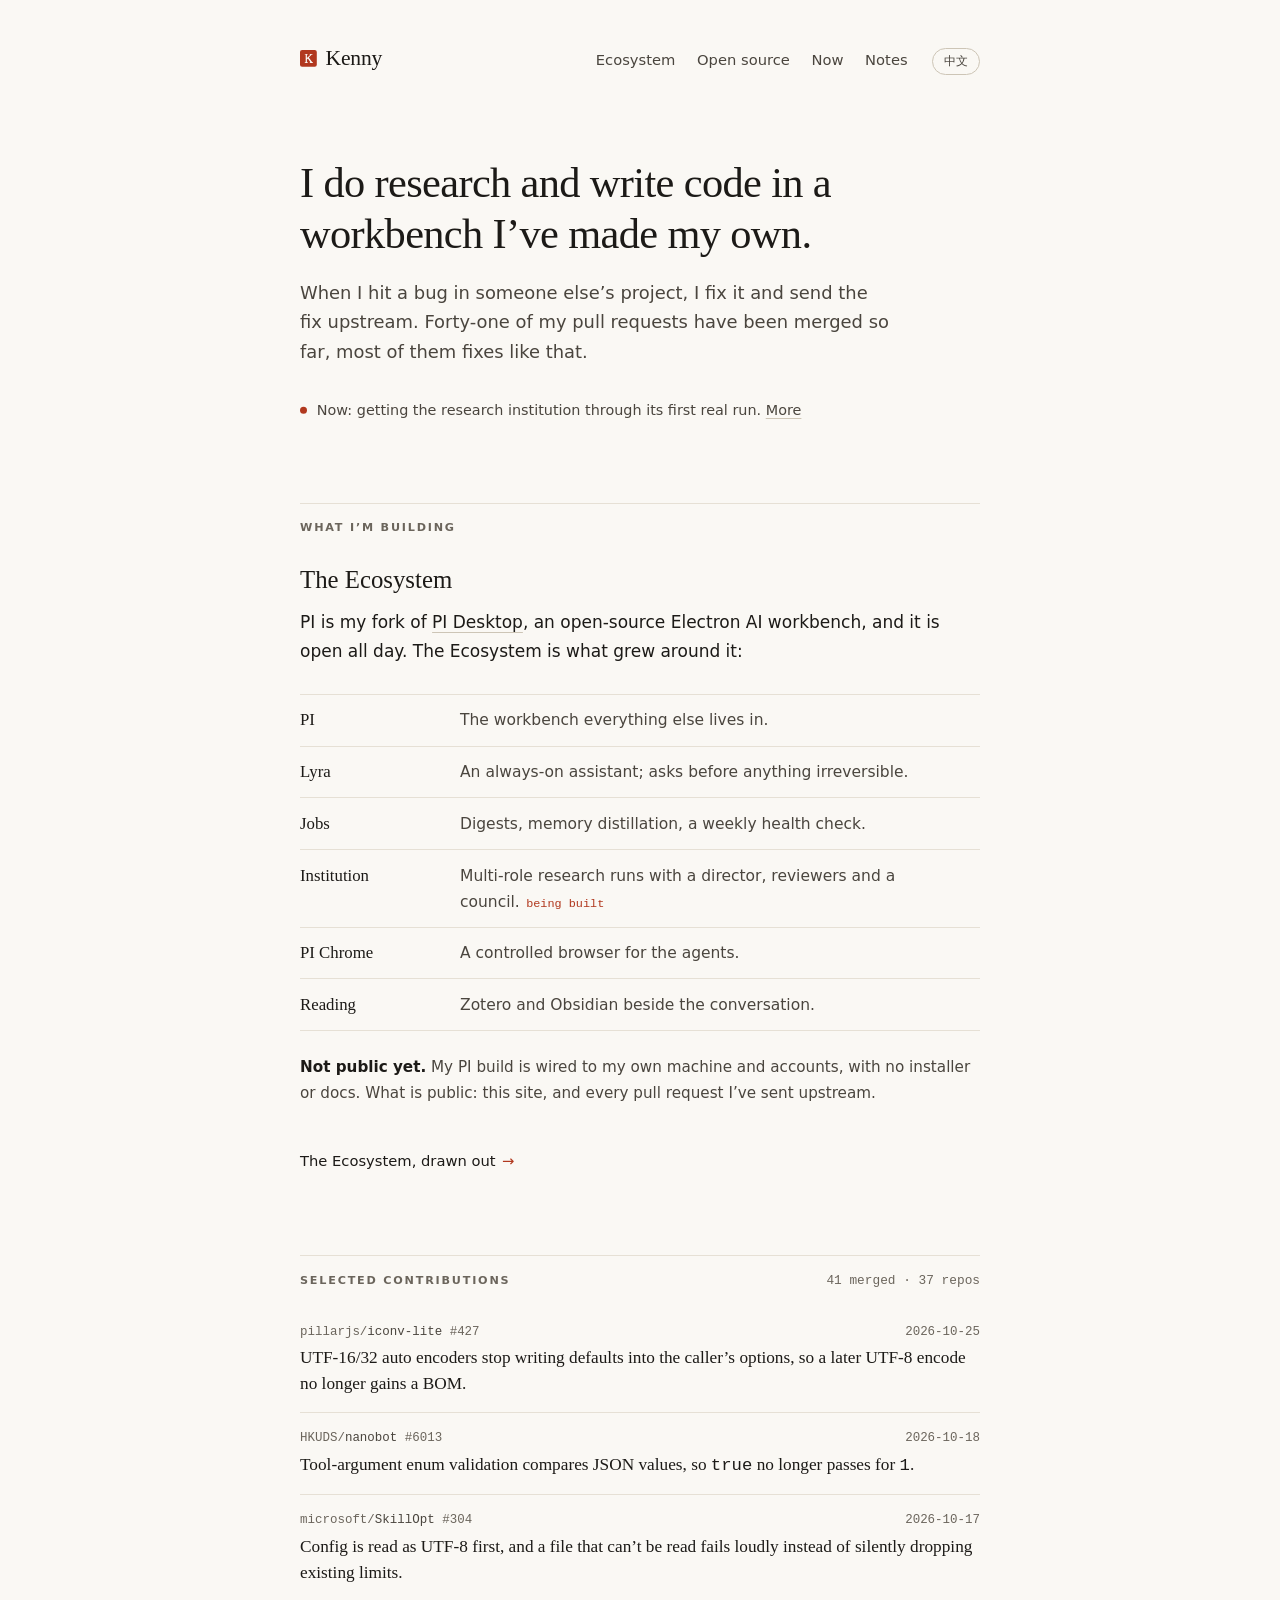
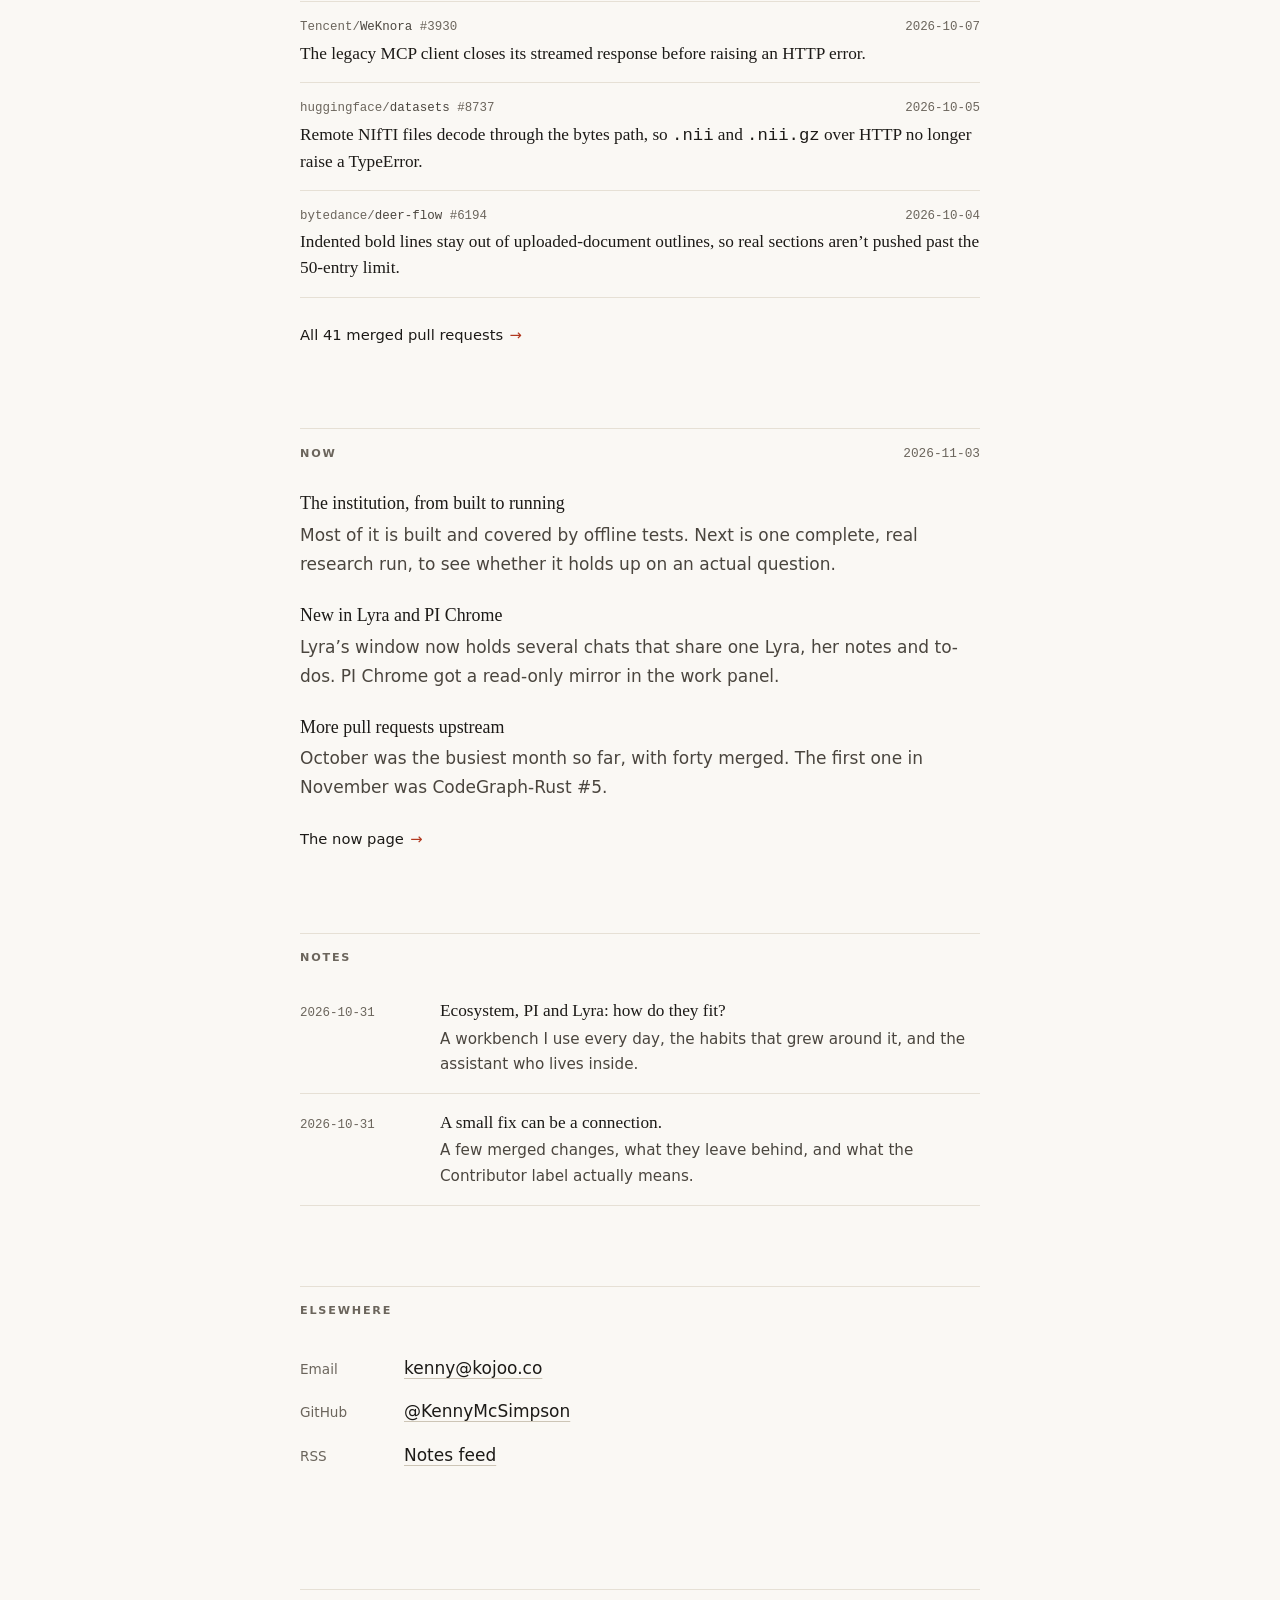
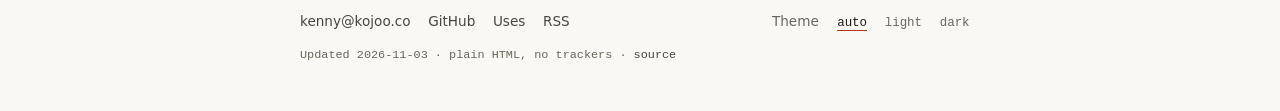
==== commit fd272b8c: "Say what the PRs are, keep the institution out of the day, forward live links - Contributions: "most" ====
--- a/index.html
+++ b/index.html
@@ -1,158 +1,141 @@
 <!doctype html>
-<html lang="zh-CN" data-theme="dark">
+<html lang="en" data-lang="en" data-title-en="Kenny" data-title-zh="Kenny">
 <head>
   <meta charset="utf-8">
   <meta name="viewport" content="width=device-width, initial-scale=1">
-  <meta name="color-scheme" content="dark light">
-  <meta name="theme-color" content="#091b22">
-  <title>Kenny · 想法的引力</title>
-  <meta name="description" content="Kenny 的个人实验室。科研、代码与长期记忆，在 Ecosystem 里慢慢连成星图。PI-Ecosystem 本地开发中。">
+  <title>Kenny</title>
+  <meta name="description" content="Kenny does research and writes code in PI, a desktop AI workbench he has made his own, and sends small fixes upstream. 研究、代码，以及一个每天在用的 AI 工作台。">
+  <meta name="color-scheme" content="light dark">
+  <meta name="theme-color" content="#faf8f4" media="(prefers-color-scheme: light)">
+  <meta name="theme-color" content="#171513" media="(prefers-color-scheme: dark)">
+  <link rel="canonical" href="https://kennymcsimpson.github.io/">
   <meta property="og:type" content="website">
-  <meta property="og:title" content="Kenny · A small universe of things I build">
-  <meta property="og:description" content="Research, code, and lasting context. Exploring a personal Ecosystem, one connection at a time.">
+  <meta property="og:title" content="Kenny">
+  <meta property="og:description" content="Kenny does research and writes code in PI, a desktop AI workbench he has made his own, and sends small fixes upstream. 研究、代码，以及一个每天在用的 AI 工作台。">
   <meta property="og:url" content="https://kennymcsimpson.github.io/">
-  <link rel="canonical" href="https://kennymcsimpson.github.io/">
-  <link rel="icon" type="image/svg+xml" href="assets/favicon.svg">
-  <link rel="alternate" type="application/rss+xml" title="Kenny · 实验手记" href="feed.xml">
-  <script src="preferences.js"></script>
-  <link rel="stylesheet" href="styles.css">
-  <link rel="stylesheet" href="enhancements.css">
-  <script src="app.js" type="module"></script>
+  <link rel="icon" href="/assets/favicon.svg" type="image/svg+xml">
+  <link rel="alternate" type="application/rss+xml" title="Kenny — Notes" href="/feed.xml">
+  <script src="/prefs.js"></script>
+  <link rel="stylesheet" href="/styles.css">
+  <script src="/site.js" defer></script>
 </head>
-<body>
-  <a class="skip-link" href="#main" data-i18n="skip">跳到正文</a>
-  <header class="site-header wrap">
-    <a class="brand" href="#" aria-label="Kenny — home">
-      <svg viewBox="0 0 32 32" aria-hidden="true"><path d="M16 2v28M2 16h28M6 6l20 20M26 6 6 26"/><circle cx="16" cy="16" r="6"/></svg>
-      <span>KENNY<span class="brand-dot">.</span></span>
-    </a>
-    <nav class="main-nav" aria-label="主导航" data-label="nav">
-      <a href="#ecosystem">Ecosystem</a>
-      <a href="notes/" data-i18n="nav.notes">手记</a>
-      <a href="#contributions" data-i18n="nav.contributions">开源足迹</a>
-      <a class="nav-github" href="https://github.com/KennyMcSimpson" target="_blank" rel="noopener noreferrer">GitHub <span aria-hidden="true">↗</span></a>
+<body data-page="home">
+  <a class="skip" href="#main"><span data-l="en">Skip to content</span><span data-l="zh" lang="zh-CN">跳到正文</span></a>
+  <header class="site-head col">
+    <a class="wordmark" href="/"><svg class="seal" viewBox="4 4 56 56" aria-hidden="true"><rect x="4" y="4" width="56" height="56" rx="7"/><path d="M20 17h10v1.8l-3 .6v11.3l11.6-11.2-2.6-.7V17h10v1.8l-2.6.6-10.1 9.7 11 15.3 2.6.7V47H36.7v-1.8l2-.6-8.4-11.9-3.3 3.1v8.8l3 .6V47H20v-1.8l3-.6V19.4l-3-.6z"/></svg>Kenny</a>
+    <nav class="site-nav" aria-label="Site">
+      <a href="/ecosystem/">Ecosystem</a>
+      <a href="/contributions/"><span data-l="en">Open source</span><span data-l="zh" lang="zh-CN">开源</span></a>
+      <a href="/now/"><span data-l="en">Now</span><span data-l="zh" lang="zh-CN">此刻</span></a>
+      <a href="/notes/"><span data-l="en">Notes</span><span data-l="zh" lang="zh-CN">手记</span></a>
     </nav>
-    <div class="preferences">
-      <button class="search-trigger js-control" data-search-open type="button" aria-label="搜索与快速跳转" data-label="search.open"><svg viewBox="0 0 24 24" aria-hidden="true"><circle cx="10.5" cy="10.5" r="6.5"/><path d="m16 16 5 5"/></svg><kbd>K</kbd></button>
-      <button class="text-button js-control" id="language-toggle" type="button" aria-label="Switch to English">EN</button>
-      <span class="preference-divider" aria-hidden="true"></span>
-      <button class="theme-button js-control" id="theme-toggle" type="button" aria-label="切换到浅色主题" title="切换到浅色主题"><svg viewBox="0 0 24 24" aria-hidden="true"><circle cx="12" cy="12" r="4"/><path d="M12 2v2m0 16v2M2 12h2m16 0h2M5 5l1.5 1.5m11 11L19 19M5 19l1.5-1.5m11-11L19 5"/></svg></button>
-    </div>
+    <button class="lang" type="button" data-lang-toggle aria-label="切换到中文"><span data-l="en" lang="zh-CN">中文</span><span data-l="zh" lang="en">EN</span></button>
   </header>
 
-  <main id="main">
-    <section class="hero wrap" aria-labelledby="hero-title">
-      <div class="hero-copy">
-        <p class="eyebrow"><span class="tiny-star" aria-hidden="true">✳</span> A PERSONAL LAB, ALWAYS IN PROGRESS</p>
-        <h1 id="hero-title" data-i18n="hero.title">把想法，
-连成星图。</h1>
-        <p class="hero-description" data-i18n="hero.description">我是 Kenny。写代码、做研究，也在搭一个让知识、工具与长期记忆彼此相连的工作环境。</p>
-        <div class="hero-actions">
-          <a class="button button-primary" href="#ecosystem"><span data-i18n="hero.explore">走进 Ecosystem</span><span aria-hidden="true">↗</span></a>
-          <a class="quiet-link" href="#contributions"><span data-i18n="hero.contributions">看看开源足迹</span><span aria-hidden="true">↓</span></a>
-        </div>
-        <a class="hero-footnote" href="#now"><span class="small-orbit" aria-hidden="true"></span><span data-i18n="hero.footnote">还在生长。看看我最近在做什么 ↗</span></a>
-      </div>
-
-      <div class="atlas" aria-label="Ecosystem 交互星图" data-label="atlas">
-        <div class="atlas-canvas">
-          <div class="atlas-coordinate" aria-hidden="true">FIG. 01 <span>THE ECOSYSTEM</span></div>
-          <svg class="orbit-lines" viewBox="0 0 600 500" fill="none" aria-hidden="true">
-            <ellipse class="orbit" cx="300" cy="250" rx="242" ry="180" transform="rotate(-24 300 250)"/>
-            <ellipse class="orbit orbit-inner" cx="300" cy="250" rx="155" ry="110" transform="rotate(24 300 250)"/>
-            <path class="connection" d="M300 250 162 95M300 250 438 95M300 250 510 270M300 250 396 410M300 250 156 390M300 250 78 240"/>
-            <path class="selected-connection" id="selected-connection" d="M300 250 162 95"/>
-            <path class="constellation" d="m162 95 276 0 72 175-114 140-240-20L78 240Z"/>
-            <g class="stars"><circle cx="63" cy="73" r="2"/><circle cx="532" cy="116" r="2.2"/><circle cx="330" cy="48" r="1.8"/><circle cx="478" cy="426" r="1.7"/><circle cx="72" cy="398" r="1.6"/><circle cx="280" cy="441" r="2"/><circle cx="560" cy="349" r="1.5"/><circle cx="220" cy="167" r="1.3"/></g>
-            <path class="cross-star" d="M523 190v12m-6-6h12M219 438v10m-5-5h10"/>
-          </svg>
-          <a class="atlas-core" href="#ecosystem"><span class="core-mark" aria-hidden="true">✳</span><strong>Ecosystem</strong><small data-i18n="atlas.core">一个相连的工作环境</small></a>
-          <button class="map-node node-memory is-active" data-module="memory" type="button" aria-pressed="true" aria-controls="module-detail"><span class="node-point" aria-hidden="true"></span><span class="node-label" data-i18n="module.memory.name">项目记忆</span><small>MEMORY</small></button>
-          <button class="map-node node-research" data-module="research" type="button" aria-pressed="false" aria-controls="module-detail"><span class="node-point" aria-hidden="true"></span><span class="node-label" data-i18n="module.research.name">科研与评审</span><small>RESEARCH</small></button>
-          <button class="map-node node-code" data-module="code" type="button" aria-pressed="false" aria-controls="module-detail"><span class="node-point" aria-hidden="true"></span><span class="node-label" data-i18n="module.code.name">编码与执行</span><small>BUILD</small></button>
-          <button class="map-node node-tools" data-module="tools" type="button" aria-pressed="false" aria-controls="module-detail"><span class="node-point" aria-hidden="true"></span><span class="node-label" data-i18n="module.tools.name">技能与工具</span><small>CONNECT</small></button>
-          <button class="map-node node-pi" data-module="pi" type="button" aria-pressed="false" aria-controls="module-detail"><span class="node-point" aria-hidden="true"></span><span class="node-label">PI-Ecosystem</span><small>WORKSPACE</small></button>
-          <button class="map-node node-lyra" data-module="lyra" type="button" aria-pressed="false" aria-controls="module-detail"><span class="node-point lyra-point" aria-hidden="true"></span><span class="node-label">Lyra</span><small>COMPANION</small></button>
-          <p class="atlas-hint" data-i18n="atlas.hint">选一颗星，看看它在做什么。</p>
-        </div>
-        <div class="module-detail" id="module-detail" aria-live="polite" aria-atomic="true">
-          <span class="detail-index" id="module-index" aria-hidden="true">01 / 06</span>
-          <div><h2 id="module-title">项目记忆</h2><p id="module-description">让下一次工作接得上：保留项目上下文、已经做过的决定，以及它们的来源。</p></div>
-          <button class="module-share js-control" id="module-share" type="button" aria-label="复制这颗星的链接" data-label="atlas.share" title="复制这颗星的链接"><svg viewBox="0 0 24 24" aria-hidden="true"><path d="m10 14 4-4m-6 2-3 3a4 4 0 0 0 6 6l3-3m-2-12 3-3a4 4 0 0 1 6 6l-3 3"/></svg></button>
-        </div>
-        <p class="copy-status" id="copy-status" role="status"></p>
-      </div>
+  <main id="main" class="col">
+    <section class="intro" aria-labelledby="intro-title">
+      <h1 class="title" id="intro-title"><span data-l="en">I do research and write code in a workbench I’ve made my own.</span><span data-l="zh" lang="zh-CN">在自己改造的工作台里，<br>做研究，写代码。</span></h1>
+      <p class="lede" data-l="en">When I hit a bug in someone else’s project, I fix it and send the fix upstream. Forty-one of my pull requests have been merged so far, most of them fixes like that.</p><p class="lede" data-l="zh" lang="zh-CN">在别人的项目里碰到 bug，就修好，交回上游。到现在合并了 41 个 PR，大多是这样的修复。</p>
+      <p class="status"><span class="dot" aria-hidden="true"></span><span><span data-l="en">Now: getting the research institution through its first real run.</span><span data-l="zh" lang="zh-CN">此刻：让研究院完整地跑通第一轮真实研究。</span> <a href="/now/"><span data-l="en">More</span><span data-l="zh" lang="zh-CN">详情</span></a></span></p>
     </section>
 
-    <div class="section-rule wrap"><span>01 — ECOSYSTEM</span><span data-i18n="divider">FROM SCATTERED TO CONNECTED</span></div>
-
-    <section class="ecosystem-section wrap" id="ecosystem" aria-labelledby="ecosystem-title">
-      <div class="section-intro">
-        <div><p class="eyebrow" data-i18n="eco.eyebrow">给每天的工作，留一条线索</p><h2 id="ecosystem-title" data-i18n="eco.title">事情很多，
-可以在同一个世界里。</h2></div>
-        <p class="section-description" data-i18n="eco.description">论文、代码、笔记和工具常常散在不同地方。我在做的 Ecosystem，是把它们串起来：知道从哪里开始，做过什么，下次又该从哪里接着走。</p>
-      </div>
-
-      <div class="workflow">
-        <div class="workflow-heading"><p class="eyebrow" data-i18n="workflow.label">三种日常，试着走一遍</p><div class="workflow-tabs js-control" role="tablist" aria-label="工作流程" data-label="workflow">
-          <button id="tab-research" class="is-active" type="button" role="tab" data-workflow="research" aria-selected="true" aria-controls="workflow-panel" tabindex="0" data-i18n="workflow.research">做研究</button>
-          <button id="tab-build" type="button" role="tab" data-workflow="build" aria-selected="false" aria-controls="workflow-panel" tabindex="-1" data-i18n="workflow.build">写代码</button>
-          <button id="tab-return" type="button" role="tab" data-workflow="return" aria-selected="false" aria-controls="workflow-panel" tabindex="-1" data-i18n="workflow.return">接着做</button>
-        </div></div>
-        <div id="workflow-panel" class="workflow-panel" role="tabpanel" aria-labelledby="tab-research" tabindex="0">
-          <ol id="workflow-steps" class="workflow-steps"><li><span class="step-number">01</span><h3>带着问题找证据</h3><p>从资料和文献出发，把问题、依据与仍然不确定的部分留下来。</p></li><li><span class="step-number">02</span><h3>把方案交给实验</h3><p>让设计、执行和验证有各自的位置，用真实结果修正想法。</p></li><li><span class="step-number">03</span><h3>让评价独立发生</h3><p>研究和评审分开组织，再把结论与下一步接回项目上下文。</p></li></ol>
-        </div>
-        <p class="workflow-caption"><span aria-hidden="true">↳</span><span data-i18n="workflow.caption">这是我组织工作的方式；各模块仍在持续完善。</span></p>
-      </div>
-
-      <div class="workspace-story">
-        <div class="workspace-index" aria-hidden="true"><span>π</span><small>THE WORKSPACE</small></div>
-        <div class="workspace-copy"><p class="status-label"><span aria-hidden="true"></span><span data-i18n="pi.status">本地开发中 · 源码尚未公开</span></p><h3>PI-Ecosystem</h3><p data-i18n="pi.description">承载这张星图的桌面工作区。把记忆、技能、工具连接和不同的工作流程放到一起，也为 Lyra 留一个位置。</p><p class="muted" data-i18n="pi.release">等它准备好，我会在这里放上源码与更完整的故事。</p></div>
-        <div class="workspace-margin"><span aria-hidden="true">UNDER<br>CONSTRUCTION<br>WITH CARE.</span><a class="quiet-link" href="https://github.com/KennyMcSimpson" target="_blank" rel="noopener noreferrer"><span data-i18n="pi.follow">在 GitHub 找到我</span> <span aria-hidden="true">↗</span></a></div>
-      </div>
-
-      <aside class="lyra-note" aria-labelledby="lyra-title">
-        <svg class="lyra-sigil" viewBox="0 0 100 100" fill="none" aria-hidden="true"><path d="m19 38-2-24 25 17a45 45 0 0 1 17 0l24-17-2 25c8 9 9 25-1 36-12 13-49 13-61-1-9-11-8-25 0-36Z"/><path d="M21 17 31 34m48-17L68 34M36 61h28M48 71l3 2 3-2M78 85l10-6 4-12"/><circle cx="34" cy="56" r="13"/><circle cx="68" cy="56" r="13"/><path d="M30 56h8m26 0h8M47 53h8M90 24v10m-5-5h10"/></svg>
-        <div class="lyra-copy"><p class="eyebrow" id="lyra-title">A NOTE FROM LYRA <span data-i18n="lyra.name">/ 来自 Lyra 的便签</span></p><blockquote id="lyra-quote" aria-live="polite">“星图可以很大，今天先点亮一颗就好。”</blockquote><p class="lyra-context" data-i18n="lyra.context">Lyra 是 PI 里正在完善的管家与搭档。这里是她的一小叠预写便签。</p></div>
-        <button class="note-next js-control" id="note-next" type="button"><span data-i18n="lyra.next">换张便签</span><span aria-hidden="true">↻</span></button>
-      </aside>
+    <section class="sec" id="ecosystem" aria-labelledby="eco-label">
+      <h2 class="label" id="eco-label"><span data-l="en">What I’m building</span><span data-l="zh" lang="zh-CN">在做的东西</span></h2>
+      <h3 class="sec-title"><span data-l="en">The Ecosystem</span><span data-l="zh" lang="zh-CN">Ecosystem</span></h3>
+      <p data-l="en">PI is my fork of <a href="https://github.com/AR307/PI-Desktop" rel="noopener">PI Desktop</a>, an open-source Electron AI workbench, and it is open all day. The Ecosystem is what grew around it:</p><p data-l="zh" lang="zh-CN">PI 是我基于开源项目 <a href="https://github.com/AR307/PI-Desktop" rel="noopener">PI Desktop</a>（一个 Electron AI 桌面工作台）改出来的个人版本，整天开着。Ecosystem 指的是围着它长出来的这一圈：</p>
+      <dl class="index">
+        <div><dt><span data-l="en">PI</span><span data-l="zh" lang="zh-CN">PI</span></dt><dd><span data-l="en">The workbench everything else lives in.</span><span data-l="zh" lang="zh-CN">工作台，其余部分都住在里面。</span></dd></div>
+        <div><dt><span data-l="en">Lyra</span><span data-l="zh" lang="zh-CN">Lyra</span></dt><dd><span data-l="en">An always-on assistant; asks before anything irreversible.</span><span data-l="zh" lang="zh-CN">常驻的助手；不可逆的事先问我。</span></dd></div>
+        <div><dt><span data-l="en">Jobs</span><span data-l="zh" lang="zh-CN">定时任务</span></dt><dd><span data-l="en">Digests, memory distillation, a weekly health check.</span><span data-l="zh" lang="zh-CN">各类摘要、记忆整理、每周健康检查。</span></dd></div>
+        <div><dt><span data-l="en">Institution</span><span data-l="zh" lang="zh-CN">研究院</span></dt><dd><span data-l="en">Multi-role research runs with a director, reviewers and a council.</span><span data-l="zh" lang="zh-CN">主持、评审、评审会分角色来跑的研究。</span><span class="tag"><span data-l="en">being built</span><span data-l="zh" lang="zh-CN">建设中</span></span></dd></div>
+        <div><dt><span data-l="en">PI Chrome</span><span data-l="zh" lang="zh-CN">PI Chrome</span></dt><dd><span data-l="en">A controlled browser for the agents.</span><span data-l="zh" lang="zh-CN">给代理用的受控浏览器。</span></dd></div>
+        <div><dt><span data-l="en">Reading</span><span data-l="zh" lang="zh-CN">阅读区</span></dt><dd><span data-l="en">Zotero and Obsidian beside the conversation.</span><span data-l="zh" lang="zh-CN">Zotero 和 Obsidian 就在对话旁边。</span></dd></div>
+      </dl>
+      <p class="note" data-l="en"><strong>Not public yet.</strong> My PI build is wired to my own machine and accounts, with no installer or docs. What is public: this site, and every pull request I’ve sent upstream.</p><p class="note" data-l="zh" lang="zh-CN"><strong>还没有公开。</strong>我的 PI 构建连着自己的机器和账号，没有安装包，也没有文档。公开的是这个网站，以及每一个交回上游的 PR。</p>
+      <a class="more" href="/ecosystem/"><span data-l="en">The Ecosystem, drawn out</span><span data-l="zh" lang="zh-CN">看 Ecosystem 的全图</span></a>
     </section>
 
-    <div class="section-rule wrap"><span>02 — THE PRESENT</span><span>ONE THING AT A TIME</span></div>
-    <section class="present-section wrap" id="now" aria-labelledby="present-title">
-      <div class="present-intro"><p class="eyebrow">A SMALL NOW PAGE</p><h2 id="present-title" data-i18n="now.title">最近，在这几件事里。</h2><p data-i18n="now.description">科研、工具和自己的工作环境，总有一些地方值得再琢磨一下。</p><time datetime="2026-10-31" data-i18n="now.date">更新于 2026.10.31</time></div>
-      <ol class="present-list">
-        <li><span class="present-marker" aria-hidden="true">↗</span><div><h3 data-i18n="now.pi.title">让 PI 慢慢长成自己的工作台</h3><p data-i18n="now.pi.body">把散落的记忆、技能和工作流程接起来，继续完善 Lyra。还在本地折腾，等适合公开时再分享。</p><a href="notes/ecosystem/" class="quiet-link"><span data-i18n="now.pi.link">先读读这张星图的说明</span> <span aria-hidden="true">↗</span></a></div></li>
-        <li><span class="present-marker" aria-hidden="true">✳</span><div><h3 data-i18n="now.research.title">在研究与实际问题之间来回走</h3><p data-i18n="now.research.body">读资料、写代码、做实验，也给过程留下能接续的线索。想让工具真正帮上日常的工作。</p></div></li>
-        <li><span class="present-marker" aria-hidden="true">+</span><div><h3 data-i18n="now.open.title">遇到能修的小问题，就试着交回上游</h3><p data-i18n="now.open.body">从文件解码到工具连接，贡献不一定很大，但解决的都是具体问题。</p><a href="#contributions" class="quiet-link"><span data-i18n="now.open.link">看看已经合并的改动</span> <span aria-hidden="true">↗</span></a></div></li>
+    <section class="sec" id="contributions" aria-labelledby="oss-label">
+      <h2 class="label" id="oss-label"><span data-l="en">Selected contributions</span><span data-l="zh" lang="zh-CN">开源贡献 · 节选</span><span class="mono"><span data-l="en">41 merged · 37 repos</span><span data-l="zh" lang="zh-CN">已合并 41 · 37 个仓库</span></span></h2>
+      <ol class="rows">
+        <li><a class="row" href="https://github.com/pillarjs/iconv-lite/pull/427" rel="noopener">
+          <span class="where">pillarjs/<b>iconv-lite</b> #427</span>
+          <time datetime="2026-10-25">2026-10-25</time>
+          <span class="what"><span data-l="en">UTF-16/32 auto encoders stop writing defaults into the caller’s options, so a later UTF-8 encode no longer gains a BOM.</span><span data-l="zh" lang="zh-CN">UTF-16/32 自动编码器不再把默认值写进调用方的 options，之后的 UTF-8 编码不会凭空多出 BOM。</span></span>
+        </a></li>
+        <li><a class="row" href="https://github.com/HKUDS/nanobot/pull/6013" rel="noopener">
+          <span class="where">HKUDS/<b>nanobot</b> #6013</span>
+          <time datetime="2026-10-18">2026-10-18</time>
+          <span class="what"><span data-l="en">Tool-argument enum validation compares JSON values, so <code>true</code> no longer passes for <code>1</code>.</span><span data-l="zh" lang="zh-CN">工具参数的 enum 校验改成 JSON 值比较，<code>true</code> 不再能冒充 <code>1</code>。</span></span>
+        </a></li>
+        <li><a class="row" href="https://github.com/microsoft/SkillOpt/pull/304" rel="noopener">
+          <span class="where">microsoft/<b>SkillOpt</b> #304</span>
+          <time datetime="2026-10-17">2026-10-17</time>
+          <span class="what"><span data-l="en">Config is read as UTF-8 first, and a file that can’t be read fails loudly instead of silently dropping existing limits.</span><span data-l="zh" lang="zh-CN">配置先按 UTF-8 读；读不了就明确报错，不再悄悄丢掉原有的限制。</span></span>
+        </a></li>
+        <li><a class="row" href="https://github.com/Tencent/WeKnora/pull/3930" rel="noopener">
+          <span class="where">Tencent/<b>WeKnora</b> #3930</span>
+          <time datetime="2026-10-07">2026-10-07</time>
+          <span class="what"><span data-l="en">The legacy MCP client closes its streamed response before raising an HTTP error.</span><span data-l="zh" lang="zh-CN">旧版 MCP 客户端遇到 HTTP 错误时，先关闭流式响应，再把错误抛出去。</span></span>
+        </a></li>
+        <li><a class="row" href="https://github.com/huggingface/datasets/pull/8737" rel="noopener">
+          <span class="where">huggingface/<b>datasets</b> #8737</span>
+          <time datetime="2026-10-05">2026-10-05</time>
+          <span class="what"><span data-l="en">Remote NIfTI files decode through the bytes path, so <code>.nii</code> and <code>.nii.gz</code> over HTTP no longer raise a TypeError.</span><span data-l="zh" lang="zh-CN">远程 NIfTI 文件改走字节解码路径，HTTP 上的 <code>.nii</code> / <code>.nii.gz</code> 不再报 TypeError。</span></span>
+        </a></li>
+        <li><a class="row" href="https://github.com/bytedance/deer-flow/pull/6194" rel="noopener">
+          <span class="where">bytedance/<b>deer-flow</b> #6194</span>
+          <time datetime="2026-10-04">2026-10-04</time>
+          <span class="what"><span data-l="en">Indented bold lines stay out of uploaded-document outlines, so real sections aren’t pushed past the 50-entry limit.</span><span data-l="zh" lang="zh-CN">缩进的粗体行不再混进上传文档的大纲，真正的章节不会被 50 条上限挤掉。</span></span>
+        </a></li>
+      </ol>
+      <a class="more" href="/contributions/"><span data-l="en">All 41 merged pull requests</span><span data-l="zh" lang="zh-CN">全部 41 个已合并的 PR</span></a>
+    </section>
+
+    <section class="sec" id="now" aria-labelledby="now-label">
+      <h2 class="label" id="now-label"><span data-l="en">Now</span><span data-l="zh" lang="zh-CN">此刻</span><span class="mono">2026-11-03</span></h2>
+      <ul class="items">
+        <li><h3><span data-l="en">The institution, from built to running</span><span data-l="zh" lang="zh-CN">研究院：从建好到跑通</span></h3><p data-l="en">Most of it is built and covered by offline tests. Next is one complete, real research run, to see whether it holds up on an actual question.</p><p data-l="zh" lang="zh-CN">大部分零件已经建好，也有离线测试覆盖。接下来要完整地跑一轮真实的研究，看它在真问题上站不站得住。</p></li>
+        <li><h3><span data-l="en">New in Lyra and PI Chrome</span><span data-l="zh" lang="zh-CN">Lyra 和 PI Chrome 的新东西</span></h3><p data-l="en">Lyra’s window now holds several chats that share one Lyra, her notes and to-dos. PI Chrome got a read-only mirror in the work panel.</p><p data-l="zh" lang="zh-CN">Lyra 的窗口可以开多个对话，共用同一个 Lyra、她的笔记和待办；PI Chrome 在工作面板里有了只读镜像。</p></li>
+        <li><h3><span data-l="en">More pull requests upstream</span><span data-l="zh" lang="zh-CN">继续往上游交 PR</span></h3><p data-l="en">October was the busiest month so far, with forty merged. The first one in November was CodeGraph-Rust #5.</p><p data-l="zh" lang="zh-CN">十月是交 PR 最密的一个月，合并了 40 个；十一月的第一个是 CodeGraph-Rust #5。</p></li>
+      </ul>
+      <a class="more" href="/now/"><span data-l="en">The now page</span><span data-l="zh" lang="zh-CN">完整的此刻页</span></a>
+    </section>
+
+    <section class="sec" id="notes" aria-labelledby="notes-label">
+      <h2 class="label" id="notes-label"><span data-l="en">Notes</span><span data-l="zh" lang="zh-CN">手记</span></h2>
+      <ol class="rows dated">
+        <li><a class="row" href="/notes/ecosystem/"><time datetime="2026-10-31">2026-10-31</time><span class="what"><span data-l="en">Ecosystem, PI and Lyra: how do they fit?</span><span data-l="zh" lang="zh-CN">Ecosystem、PI 与 Lyra，各自在做什么？</span></span><span class="why"><span data-l="en">A workbench I use every day, the habits that grew around it, and the assistant who lives inside.</span><span data-l="zh" lang="zh-CN">一个每天在用的工作台，围着它长出来的一圈习惯，以及住在里面的助手。</span></span></a></li>
+        <li><a class="row" href="/notes/upstream/"><time datetime="2026-10-31">2026-10-31</time><span class="what"><span data-l="en">A small fix can be a connection.</span><span data-l="zh" lang="zh-CN">一个小修复，也能成为一条连接。</span></span><span class="why"><span data-l="en">A few merged changes, what they leave behind, and what the Contributor label actually means.</span><span data-l="zh" lang="zh-CN">几个已合并的改动，它们留下了什么，以及 Contributor 这个标签意味着什么。</span></span></a></li>
       </ol>
     </section>
 
-    <div class="section-rule wrap"><span>03 — FIELD NOTES</span><span>IDEAS, WITH A LITTLE CONTEXT</span></div>
-    <section class="notes-section wrap" id="notes" aria-labelledby="notes-title">
-      <div class="notes-heading"><div><p class="eyebrow" data-i18n="notes.eyebrow">给星图留一点注解</p><h2 id="notes-title" data-i18n="notes.title">从这里读起。</h2></div><a class="quiet-link" href="notes/"><span data-i18n="notes.all">全部手记</span> <span aria-hidden="true">↗</span></a></div>
-      <div class="note-grid">
-        <a class="note-card" href="notes/ecosystem/"><div class="note-card-top"><span data-i18n="notes.eco.category">项目说明</span><time datetime="2026-10-31">2026.10.31</time></div><span class="note-card-symbol" aria-hidden="true">✳</span><h3 data-i18n="notes.eco.title">Ecosystem、PI 与 Lyra，各自在做什么？</h3><p data-i18n="notes.eco.description">一套工作方式、一个桌面工作区，以及其中正在完善的搭档。把这几个名字放回它们的位置。</p><span class="note-card-bottom"><span data-i18n="notes.read">打开手记</span><span aria-hidden="true">↗</span></span></a>
-        <a class="note-card" href="notes/upstream/"><div class="note-card-top"><span data-i18n="notes.open.category">开源记录</span><time datetime="2026-10-31">2026.10.31</time></div><span class="note-card-symbol note-card-code" aria-hidden="true">↗</span><h3 data-i18n="notes.open.title">一个小修复，也能成为一条连接。</h3><p data-i18n="notes.open.description">从四个已合并的改动出发，聊聊贡献留下了什么，以及 Contributor 这个标签意味着什么。</p><span class="note-card-bottom"><span data-i18n="notes.read">打开手记</span><span aria-hidden="true">↗</span></span></a>
+    <section class="sec" id="elsewhere" aria-labelledby="else-label">
+      <h2 class="label" id="else-label"><span data-l="en">Elsewhere</span><span data-l="zh" lang="zh-CN">找到我</span></h2>
+      <dl class="links">
+        <div><dt><span data-l="en">Email</span><span data-l="zh" lang="zh-CN">邮件</span></dt><dd><a href="mailto:kenny@kojoo.co">kenny@kojoo.co</a></dd></div>
+        <div><dt>GitHub</dt><dd><a href="https://github.com/KennyMcSimpson" rel="me noopener">@KennyMcSimpson</a></dd></div>
+        <div><dt>RSS</dt><dd><a href="/feed.xml"><span data-l="en">Notes feed</span><span data-l="zh" lang="zh-CN">手记订阅</span></a></dd></div>
+      </dl>
+    </section>
+  </main>
+
+  <footer class="site-foot col">
+    <div class="inner">
+      <nav aria-label="Elsewhere">
+        <a href="mailto:kenny@kojoo.co">kenny@kojoo.co</a>
+        <a href="https://github.com/KennyMcSimpson" rel="me noopener">GitHub</a>
+        <a href="/uses/"><span data-l="en">Uses</span><span data-l="zh" lang="zh-CN">工具</span></a>
+        <a href="/feed.xml">RSS</a>
+      </nav>
+      <div class="theme" role="group" aria-label="Theme">
+        <span><span data-l="en">Theme</span><span data-l="zh" lang="zh-CN">主题</span></span>
+        <button type="button" data-theme-set="auto" aria-pressed="true"><span data-l="en">auto</span><span data-l="zh" lang="zh-CN">自动</span></button>
+        <button type="button" data-theme-set="light" aria-pressed="false"><span data-l="en">light</span><span data-l="zh" lang="zh-CN">浅色</span></button>
+        <button type="button" data-theme-set="dark" aria-pressed="false"><span data-l="en">dark</span><span data-l="zh" lang="zh-CN">深色</span></button>
       </div>
-    </section>
-
-    <div class="section-rule wrap"><span>04 — OPEN SOURCE</span><span data-i18n="contrib.divider">SMALL FIXES, SHARED TOOLS</span></div>
-
-    <section class="contributions-section wrap" id="contributions" aria-labelledby="contributions-title">
-      <div class="contributions-top"><div><p class="eyebrow" data-i18n="contrib.eyebrow">也在别人的星图里，补过几条线</p><h2 id="contributions-title" data-i18n="contrib.title">一点开源足迹。</h2><p class="contributions-description" data-i18n="contrib.description">从遇到的小问题开始，修好它、补上测试，再交回上游。这里选了四次已经合并的贡献。</p></div><div class="contribution-stats"><div><strong>40</strong><span data-i18n="contrib.prs">已合并公开 PR</span></div><span class="stats-slash" aria-hidden="true">/</span><div><strong>36</strong><span data-i18n="contrib.repos">上游仓库</span></div></div></div>
-      <div class="contribution-list">
-        <a class="contribution-row" href="https://github.com/huggingface/datasets/pull/8737" target="_blank" rel="noopener noreferrer"><span class="contribution-number">01</span><div class="contribution-project"><h3>Hugging Face</h3><span>datasets <span class="pr-number">#8737</span></span></div><p data-i18n="pr.datasets">修复远程 NIfTI 文件的解码路径，并补上回归测试。</p><span class="merged">MERGED</span><span class="row-arrow" aria-hidden="true">↗</span></a>
-        <a class="contribution-row" href="https://github.com/microsoft/SkillOpt/pull/304" target="_blank" rel="noopener noreferrer"><span class="contribution-number">02</span><div class="contribution-project"><h3>Microsoft</h3><span>SkillOpt <span class="pr-number">#304</span></span></div><p data-i18n="pr.skillopt">兼容旧编码配置，避免读取失败时丢失原有限制。</p><span class="merged">MERGED</span><span class="row-arrow" aria-hidden="true">↗</span></a>
-        <a class="contribution-row" href="https://github.com/Tencent/WeKnora/pull/3930" target="_blank" rel="noopener noreferrer"><span class="contribution-number">03</span><div class="contribution-project"><h3>Tencent</h3><span>WeKnora <span class="pr-number">#3930</span></span></div><p data-i18n="pr.weknora">关闭 HTTP 错误后遗留的 MCP SSE 响应。</p><span class="merged">MERGED</span><span class="row-arrow" aria-hidden="true">↗</span></a>
-        <a class="contribution-row" href="https://github.com/opensandbox-group/OpenSandbox/pull/2226" target="_blank" rel="noopener noreferrer"><span class="contribution-number">04</span><div class="contribution-project"><h3>OpenSandbox</h3><span>OpenSandbox <span class="pr-number">#2226</span></span></div><p data-i18n="pr.sandbox">保留带 UTF-8 BOM 的第一个 SSE 事件。</p><span class="merged">MERGED</span><span class="row-arrow" aria-hidden="true">↗</span></a>
-      </div>
-      <div class="contributions-footnote"><p data-i18n="contrib.snapshot">统计截至 2026.10.31 · 仅含公开、已合并的上游 PR</p><a class="quiet-link" href="https://github.com/search?q=author%3AKennyMcSimpson+is%3Apr+is%3Amerged+is%3Apublic+-user%3AKennyMcSimpson&amp;type=pullrequests" target="_blank" rel="noopener noreferrer"><span data-i18n="contrib.all">查看全部贡献</span><span aria-hidden="true">↗</span></a></div>
-    </section>
-
-    <aside class="waypoints wrap" aria-labelledby="waypoints-title"><div><p class="eyebrow" id="waypoints-title" data-i18n="waypoints.title">沿路遇见的小站</p><p data-i18n="waypoints.description">这次装修时，从这些个人空间里得到了一些灵感。</p></div><div class="waypoint-links"><a href="https://www.theslowmo.com/" target="_blank" rel="noopener noreferrer">SlowMo <span aria-hidden="true">↗</span></a><a href="https://xtower.site/" target="_blank" rel="noopener noreferrer">Xtower <span aria-hidden="true">↗</span></a><a href="https://blog.illsky.com/" target="_blank" rel="noopener noreferrer" data-i18n="waypoints.cloud">云端的杂货铺 ↗</a><a href="https://yantao.wiki/" target="_blank" rel="noopener noreferrer">YanTao <span aria-hidden="true">↗</span></a></div></aside>
-    <footer class="site-footer wrap"><div><a class="footer-wordmark" href="#">Kenny<span>✳</span></a><p data-i18n="footer.note">这里会随着 PI 一起长大。</p></div><div class="footer-links"><a href="feed.xml">RSS ↗</a><a href="https://github.com/KennyMcSimpson" target="_blank" rel="noopener noreferrer">GitHub ↗</a><a href="https://github.com/KennyMcSimpson/kennymcsimpson.github.io" target="_blank" rel="noopener noreferrer" data-i18n="footer.source">本站源码 ↗</a><span>© 2026 Kenny</span></div></footer>
-  </main>
-  <a class="back-to-top js-control" href="#" aria-label="回到顶部" data-label="top">↑</a>
+      <p class="meta-line"><span data-l="en">Updated 2026-11-03 · plain HTML, no trackers · <a href="https://github.com/KennyMcSimpson/kennymcsimpson.github.io" rel="noopener">source</a></span><span data-l="zh" lang="zh-CN">更新于 2026-11-03 · 纯 HTML，无统计 · <a href="https://github.com/KennyMcSimpson/kennymcsimpson.github.io" rel="noopener">源码</a></span></p>
+    </div>
+  </footer>
 </body>
 </html>
--- a/styles.css
+++ b/styles.css
@@ -1,12 +1,901 @@
-@charset "UTF-8";
-:root{color-scheme:dark;--bg:#091b22;--surface:#10252d;--text:#f0efdf;--muted:#a3b6b9;--faint:#7e969b;--line:#2a424a;--accent:#d4edab;--accent-ink:#192c25;--map-glow:rgba(112,166,150,.1);--note-bg:#122a30;--hero-font:clamp(3.3rem,6.2vw,5.5rem)}
-:root[data-theme="light"]{color-scheme:light;--bg:#f4f2e9;--surface:#eaece0;--text:#173039;--muted:#51696d;--faint:#60777a;--line:#c8d2c8;--accent:#496e3a;--accent-ink:#fffdf2;--map-glow:rgba(89,125,76,.09);--note-bg:#e8ecdf}
-*{box-sizing:border-box}html{scroll-behavior:smooth;scroll-padding-top:35px}body{margin:0;background:var(--bg);color:var(--text);font-family:Inter,"Segoe UI","PingFang SC","Microsoft YaHei",sans-serif;font-size:16px;line-height:1.7;-webkit-font-smoothing:antialiased}a{color:inherit;text-decoration:none}button{font:inherit;color:inherit;cursor:pointer}button,a{-webkit-tap-highlight-color:transparent}button{background:none}button:disabled{cursor:default}::selection{background:var(--accent);color:var(--accent-ink)}:focus-visible{outline:2px solid var(--accent);outline-offset:6px;border-radius:3px}svg{display:block}p,h1,h2,h3,blockquote{margin:0}.wrap{width:min(1280px,calc(100% - 96px));margin-inline:auto}.js-control{display:none}.js .js-control{display:flex}.skip-link{position:absolute;left:16px;top:-100px;z-index:20;background:var(--accent);color:var(--accent-ink);padding:10px 18px}.skip-link:focus{top:12px}.site-header{height:108px;display:flex;align-items:center;border-bottom:1px solid var(--line);gap:36px}.brand{display:flex;align-items:center;gap:11px;font-size:19px;font-weight:760;letter-spacing:.07em}.brand svg{width:27px;height:27px;stroke:var(--accent);stroke-width:1.1}.brand-dot{color:var(--accent)}.main-nav{display:flex;gap:29px;align-items:center;margin-left:auto;font-size:13px}.main-nav a,.footer-links a{transition:color .2s}.main-nav a:hover,.footer-links a:hover{color:var(--accent)}.nav-github span{margin-left:4px}.preferences{display:flex;align-items:center;gap:15px}.text-button{border:0;padding:8px 0;font-size:12px;font-weight:650;letter-spacing:.06em;min-width:27px;justify-content:center}.preference-divider{height:12px;width:1px;background:var(--line)}.theme-button{border:0;padding:6px}.theme-button svg{width:19px;height:19px;stroke:currentColor;fill:none;stroke-width:1.35}.hero{display:grid;grid-template-columns:.98fr 1.1fr;align-items:center;gap:36px;min-height:760px;padding-block:50px 65px}.eyebrow{font-family:ui-monospace,"Cascadia Code",Consolas,"Microsoft YaHei",monospace;font-size:10px;font-weight:500;letter-spacing:.1em;line-height:1.7}.hero-copy>.eyebrow{color:var(--accent);font-size:10px;letter-spacing:.12em;display:flex;align-items:center;gap:9px}.tiny-star{font-size:17px}.hero h1{font-size:var(--hero-font);line-height:1.23;font-weight:650;letter-spacing:-.055em;white-space:pre-line;margin:28px 0 25px}.hero-description{max-width:405px;font-size:16px;color:var(--muted);line-height:2}.hero-actions{display:flex;align-items:center;gap:28px;margin-top:34px}.button{display:inline-flex;align-items:center;justify-content:center;gap:25px;padding:13px 22px;border-radius:3px;font-size:13px;font-weight:600;transition:transform .2s,filter .2s}.button-primary{background:var(--accent);color:var(--accent-ink)}.button:hover{transform:translateY(-2px);filter:brightness(1.07)}.quiet-link{display:inline-flex;gap:13px;align-items:center;font-size:12px;font-weight:500}.quiet-link:hover{color:var(--accent)}.hero-footnote{display:flex;align-items:center;gap:10px;color:var(--faint);font-size:11px;margin-top:49px;letter-spacing:.03em}.small-orbit{width:13px;height:13px;border:1px solid var(--faint);border-radius:50%;position:relative}.small-orbit:after{content:"";position:absolute;width:3px;height:3px;background:var(--accent);right:-1px;top:0;border-radius:50%}.atlas{width:100%;max-width:620px;justify-self:end}.atlas-canvas{width:100%;aspect-ratio:1.2;position:relative;background:radial-gradient(ellipse at center,var(--map-glow),transparent 67%)}.atlas-coordinate{position:absolute;top:0;left:0;color:var(--faint);font:9px ui-monospace,Consolas,monospace;letter-spacing:.14em}.atlas-coordinate span{margin-left:17px}.orbit-lines{width:100%;height:100%;position:absolute;inset:0;overflow:visible}.orbit{stroke:var(--line);stroke-width:1}.orbit-inner{stroke-dasharray:2 7}.connection{stroke:var(--line);stroke-width:1}.constellation{stroke:var(--faint);stroke-opacity:.25;stroke-dasharray:2 6;stroke-width:.8}.stars{fill:var(--faint)}.cross-star{stroke:var(--accent);stroke-width:.8;opacity:.75}.atlas-core{position:absolute;left:50%;top:50%;transform:translate(-50%,-50%);display:flex;align-items:center;justify-content:center;flex-direction:column;width:166px;height:166px;border:1px solid var(--line);border-radius:50%;background:var(--bg);box-shadow:0 0 0 10px var(--bg),0 0 0 11px var(--line);transition:border-color .2s}.atlas-core:hover{border-color:var(--accent)}.core-mark{font-size:35px;color:var(--accent);line-height:1.1;margin-bottom:4px}.atlas-core strong{font-size:17px;font-weight:550;letter-spacing:-.03em}.atlas-core small{font-size:9px;color:var(--muted);margin-top:5px}.map-node{border:0;padding:9px 11px;position:absolute;transform:translate(-50%,-50%);display:flex;align-items:center;flex-direction:column;min-width:82px;background:var(--bg);border-radius:5px;line-height:1.6;isolation:isolate}.node-memory{left:27%;top:19%}.node-research{left:73%;top:19%}.node-code{left:85%;top:54%}.node-tools{left:66%;top:82%}.node-pi{left:26%;top:78%}.node-lyra{left:13%;top:48%}.node-point{height:8px;width:8px;flex-shrink:0;display:block;background:var(--faint);border-radius:50%;margin-bottom:9px;transition:box-shadow .2s,background .2s}.node-label{font-size:12px;font-weight:500;white-space:nowrap}.map-node small{font:8px/1.7 ui-monospace,Consolas,monospace;color:var(--faint);letter-spacing:.12em;margin-top:4px}.map-node:hover .node-point,.map-node.is-active .node-point{background:var(--accent);box-shadow:0 0 0 5px var(--map-glow),0 0 0 6px var(--line)}.map-node.is-active .node-label{color:var(--accent)}.lyra-point{border-radius:2px;transform:rotate(45deg)}.atlas-hint{position:absolute;bottom:0;right:0;font-size:10px;color:var(--faint)}.module-detail{display:grid;grid-template-columns:57px 1fr 18px;gap:15px;align-items:start;margin-top:23px;padding:19px 0 0;border-top:1px solid var(--line);min-height:116px}.detail-index{font:10px/1.8 ui-monospace,Consolas,monospace;color:var(--faint);padding-top:2px}.module-detail h2{font-size:13px;font-weight:550;margin-bottom:6px}.module-detail p{font-size:12px;line-height:1.85;color:var(--muted);max-width:390px}.detail-spark{color:var(--accent);font-size:20px;line-height:1}.section-rule{display:flex;justify-content:space-between;border-top:1px solid var(--line);padding-top:13px;font:9px/1.6 ui-monospace,Consolas,monospace;letter-spacing:.13em;color:var(--faint)}.ecosystem-section{padding-block:78px 85px}.section-intro{display:grid;grid-template-columns:1.2fr 1fr;gap:100px;align-items:end}.section-intro .eyebrow,.contributions-top .eyebrow{color:var(--accent);margin-bottom:17px}.section-intro h2,.contributions-top h2{font-size:clamp(2rem,3.2vw,2.9rem);line-height:1.5;font-weight:550;letter-spacing:-.045em;white-space:pre-line}.section-description{color:var(--muted);font-size:14px;line-height:2.1;max-width:425px;padding-bottom:6px}.workflow{margin-top:57px}.workflow-heading{display:flex;align-items:center;justify-content:space-between;border-bottom:1px solid var(--line);padding-bottom:16px;gap:20px}.workflow-heading>.eyebrow{color:var(--faint);letter-spacing:.06em}.workflow-tabs{gap:5px}.workflow-tabs button{font-size:12px;border:1px solid transparent;border-radius:3px;padding:7px 18px;color:var(--muted)}.workflow-tabs button:hover{color:var(--text)}.workflow-tabs button.is-active{border-color:var(--line);background:var(--surface);color:var(--accent)}.workflow-steps{padding:29px 0 31px;margin:0;display:grid;grid-template-columns:repeat(3,1fr);list-style:none;gap:45px}.workflow-steps li{position:relative}.workflow-steps li+li:before{content:"↗";position:absolute;left:-29px;top:1px;color:var(--faint);font-size:18px}.step-number{font:10px ui-monospace,Consolas,monospace;color:var(--faint)}.workflow-steps h3{font-size:16px;font-weight:550;margin:13px 0 10px;line-height:1.5}.workflow-steps p{font-size:13px;color:var(--muted);line-height:1.95;max-width:290px}.workflow-panel{min-height:185px}.workflow-caption{font-size:11px;color:var(--faint);display:flex;gap:11px}.workspace-story{margin-top:56px;border-block:1px solid var(--line);display:grid;grid-template-columns:160px 1fr 190px;gap:36px;padding:38px 0;align-items:center}.workspace-index{display:flex;flex-direction:column;align-items:center;justify-content:center;align-self:stretch;background:var(--surface);border-radius:50% 50% 3px 3px;min-height:182px}.workspace-index>span{font:italic 76px Georgia,serif;color:var(--accent);line-height:1.1}.workspace-index small{font:8px ui-monospace,Consolas,monospace;letter-spacing:.13em;color:var(--faint);margin-top:15px}.status-label{display:flex;gap:8px;align-items:center;color:var(--accent);font-size:10px;letter-spacing:.04em}.status-label>span:first-child{width:5px;height:5px;background:var(--accent);border-radius:50%}.workspace-copy h3{font-size:27px;font-weight:500;letter-spacing:-.04em;margin:9px 0 13px}.workspace-copy>p:not(.status-label){font-size:13px;color:var(--muted);line-height:1.95;max-width:515px}.workspace-copy>p.muted{font-size:11px;color:var(--faint);margin-top:12px}.workspace-margin{align-self:stretch;border-left:1px solid var(--line);padding-left:26px;display:flex;flex-direction:column;justify-content:space-between;gap:25px}.workspace-margin>span{font:12px/1.85 ui-monospace,Consolas,monospace;color:var(--faint);letter-spacing:.12em}.workspace-margin a{font-size:10px;gap:7px}.lyra-note{display:grid;grid-template-columns:85px 1fr auto;gap:28px;background:var(--note-bg);padding:28px 30px;align-items:center;border-radius:3px;margin-top:25px}.lyra-sigil{width:83px;height:83px;stroke:var(--accent);stroke-width:1;stroke-linecap:round;stroke-linejoin:round}.lyra-copy>.eyebrow{font-size:9px;letter-spacing:.1em;color:var(--accent)}.lyra-copy>.eyebrow span{color:var(--faint);letter-spacing:.02em;margin-left:7px}.lyra-copy blockquote{font-size:17px;font-weight:500;line-height:1.7;margin-block:9px}.lyra-context{font-size:10px;color:var(--faint);line-height:1.8}.note-next{border:0;font-size:10px;align-items:center;gap:10px;white-space:nowrap;padding:12px 0;color:var(--muted)}.note-next:hover{color:var(--accent)}.note-next>span:last-child{font-size:20px}.contributions-section{padding-block:74px 90px}.contributions-top{display:flex;align-items:center;justify-content:space-between;gap:55px;margin-bottom:38px}.contributions-description{font-size:13px;line-height:1.95;color:var(--muted);max-width:460px;margin-top:17px}.contribution-stats{display:flex;align-items:center;gap:27px;flex-shrink:0}.contribution-stats>div{display:flex;flex-direction:column;gap:5px}.contribution-stats strong{font-size:53px;font-weight:350;line-height:1.2;letter-spacing:-.07em}.contribution-stats div>span{font-size:10px;color:var(--muted)}.stats-slash{font-size:40px;font-weight:200;color:var(--line);margin-top:-18px}.contribution-list{border-top:1px solid var(--line)}.contribution-row{display:grid;grid-template-columns:26px 215px 1fr 58px 18px;align-items:center;gap:25px;padding:25px 0;border-bottom:1px solid var(--line);transition:background .2s}.contribution-row:hover{background:var(--surface)}.contribution-number{font:10px ui-monospace,Consolas,monospace;color:var(--faint)}.contribution-project h3{font-size:16px;font-weight:550}.contribution-project>span{font-size:11px;color:var(--muted)}.pr-number{color:var(--faint);margin-left:6px}.contribution-row>p{font-size:12px;color:var(--muted);line-height:1.8}.merged{font:8px ui-monospace,Consolas,monospace;letter-spacing:.09em;color:var(--accent)}.row-arrow{font-size:20px;color:var(--faint);transition:transform .2s}.contribution-row:hover .row-arrow{color:var(--accent);transform:translate(2px,-2px)}.contributions-footnote{display:flex;align-items:center;justify-content:space-between;gap:20px;margin-top:20px}.contributions-footnote p{font-size:10px;color:var(--faint)}.contributions-footnote a{font-size:10px}.site-footer{border-top:1px solid var(--line);padding:40px 0 45px;display:flex;justify-content:space-between;align-items:end}.footer-wordmark{font-size:33px;font-weight:500;letter-spacing:-.06em;line-height:1}.footer-wordmark>span{font-size:25px;color:var(--accent);margin-left:14px}.site-footer p{font-size:11px;color:var(--faint);margin-top:14px}.footer-links{display:flex;gap:25px;font-size:10px;align-items:center}.footer-links>span{color:var(--faint)}
-html[lang="en"] .hero h1{font-size:clamp(3.2rem,5.4vw,4.9rem);line-height:1.12;letter-spacing:-.055em}html[lang="en"] .hero-description{line-height:1.85}html[lang="en"] .section-intro h2{line-height:1.25}html[lang="en"] .map-node .node-label{font-size:11px}html[lang="en"] .node-pi{left:25%}html[lang="en"] .module-detail{min-height:130px}
-@media(min-width:1600px){.hero{min-height:820px}}
-@media(max-width:1100px){.wrap{width:calc(100% - 64px)}.hero{gap:20px;min-height:680px}.hero h1{font-size:4rem}.hero-description{font-size:14px;max-width:340px}.hero-actions{gap:20px}.button{padding:12px 17px;font-size:12px}.quiet-link{font-size:11px}.atlas-core{width:138px;height:138px}.atlas-core strong{font-size:15px}.atlas-core small{font-size:8px}.node-label{font-size:11px}.map-node{padding:7px 8px;min-width:70px}.map-node small{font-size:7px}.module-detail{gap:10px;grid-template-columns:46px 1fr 14px;min-height:132px}.section-intro{gap:50px}.workspace-story{grid-template-columns:125px 1fr 165px;gap:25px}.workspace-margin{padding-left:19px}.contribution-row{grid-template-columns:22px 175px 1fr 55px 15px;gap:20px}.lyra-note{gap:20px;padding:25px}.contribution-stats{gap:20px}.contribution-stats strong{font-size:48px}}
-@media(max-width:820px){.site-header{height:87px;gap:24px}.main-nav{gap:20px;font-size:12px}.hero{grid-template-columns:1fr;padding-block:55px 50px;gap:30px}.hero-copy{max-width:590px}.hero h1{font-size:clamp(3.7rem,9vw,5.4rem);margin-block:21px}.hero-description{max-width:470px;font-size:15px}.hero-footnote{margin-top:25px}.atlas{justify-self:center;max-width:590px}.atlas-canvas{margin-top:10px}.atlas-core{width:166px;height:166px}.atlas-core strong{font-size:17px}.atlas-core small{font-size:9px}.node-label{font-size:12px}.map-node small{font-size:8px}.map-node{padding:9px 11px}.module-detail{min-height:108px}.section-intro{grid-template-columns:1fr;gap:25px}.section-description{max-width:590px}.section-intro h2{font-size:2.5rem}.ecosystem-section{padding-top:50px}.workflow{margin-top:35px}.workflow-steps{gap:30px}.workflow-steps li+li:before{left:-22px;font-size:15px}.workflow-steps h3{font-size:14px}.workflow-steps p{font-size:12px}.workspace-story{grid-template-columns:120px 1fr;gap:26px}.workspace-margin{display:none}.lyra-note{grid-template-columns:65px 1fr;gap:22px}.lyra-sigil{width:65px;height:65px}.note-next{grid-column:2;justify-self:start;padding:0;margin-top:-7px}.contributions-top{gap:30px}.contribution-stats{gap:15px}.contribution-stats strong{font-size:40px}.contribution-stats div>span{font-size:9px}.contribution-row{grid-template-columns:20px 160px 1fr 15px;gap:14px}.contribution-row .merged{display:none}.contribution-project h3{font-size:14px}.contribution-project>span{font-size:10px}.contributions-section{padding-block:50px 60px}html[lang="en"] .hero h1{font-size:clamp(3.5rem,9vw,5rem)}html[lang="en"] .module-detail{min-height:110px}}
-@media(max-width:540px){.wrap{width:calc(100% - 40px)}.site-header{height:76px;gap:17px}.brand{font-size:17px;gap:6px}.brand svg{width:22px;height:22px}.main-nav{gap:17px;font-size:11px}.nav-github{display:none}.preferences{gap:10px}.text-button{font-size:11px;min-width:20px}.theme-button{padding:4px}.theme-button svg{width:17px}.preference-divider{display:none}.hero{padding-top:39px;gap:35px}.hero-copy>.eyebrow{font-size:8px;letter-spacing:.1em;gap:6px}.tiny-star{font-size:14px}.hero h1{font-size:clamp(3.3rem,12.4vw,4.3rem);line-height:1.28;margin:20px 0 18px}.hero-description{font-size:14px;max-width:350px;line-height:1.95}.hero-actions{gap:23px;margin-top:25px}.button{font-size:12px;padding:12px 18px;gap:20px}.quiet-link{font-size:11px}.hero-footnote{margin-top:26px;font-size:10px}.atlas-coordinate{font-size:8px}.atlas-coordinate span{margin-left:10px}.atlas-canvas{aspect-ratio:1.1}.orbit-lines{top:4.5%;height:91%}.atlas-core{width:115px;height:115px;box-shadow:0 0 0 6px var(--bg),0 0 0 7px var(--line)}.atlas-core strong{font-size:13px}.atlas-core small{font-size:7px;margin-top:3px}.core-mark{font-size:26px}.map-node{min-width:62px;padding:6px 4px}.node-label{font-size:10px}.map-node small{font-size:6px;letter-spacing:.08em;margin-top:2px}.node-point{width:6px;height:6px;margin-bottom:7px}.node-memory,.node-research{top:22%}.node-tools{top:79%}.node-pi{top:76%}.atlas-hint{font-size:9px;bottom:-2px}.module-detail{margin-top:23px;min-height:125px;grid-template-columns:43px 1fr 12px;gap:11px}.module-detail h2{font-size:12px}.module-detail p{font-size:11px;line-height:1.9}.detail-index{font-size:8px}.section-rule{font-size:8px;letter-spacing:.07em}.section-rule>span:last-child{font-size:7px;letter-spacing:.02em}.ecosystem-section{padding-block:44px 49px}.section-intro .eyebrow,.contributions-top .eyebrow{font-size:9px;margin-bottom:13px}.section-intro h2{font-size:2rem}.section-intro{gap:20px}.section-description{font-size:13px;line-height:2}.workflow{margin-top:33px}.workflow-heading{align-items:start;flex-direction:column;gap:14px;padding-bottom:13px}.workflow-heading>.eyebrow{font-size:9px}.workflow-tabs{gap:4px;width:100%}.workflow-tabs button{font-size:11px;padding:7px 17px}.workflow-steps{grid-template-columns:1fr;gap:23px;padding-top:25px}.workflow-steps li{display:grid;grid-template-columns:28px 1fr;column-gap:12px}.workflow-steps li+li:before{display:none}.step-number{grid-row:1 / 3;padding-top:3px}.workflow-steps h3{margin:0 0 5px;font-size:15px}.workflow-steps p{font-size:12px;max-width:100%;grid-column:2}.workflow-caption{font-size:10px;gap:9px}.workspace-story{grid-template-columns:72px 1fr;gap:19px;padding-block:28px;margin-top:34px;align-items:start}.workspace-index{min-height:125px;align-self:start}.workspace-index>span{font-size:54px}.workspace-index small{font-size:6px;letter-spacing:0;margin-top:10px}.status-label{font-size:9px;line-height:1.6;gap:6px}.workspace-copy h3{font-size:24px;margin-block:9px}.workspace-copy>p:not(.status-label){font-size:12px}.workspace-copy>p.muted{font-size:10px}.lyra-note{grid-template-columns:46px 1fr;gap:15px;padding:22px 16px;align-items:start}.lyra-sigil{width:46px;height:46px;margin-top:7px}.lyra-copy>.eyebrow{font-size:8px;letter-spacing:.02em}.lyra-copy>.eyebrow span{display:block;margin:3px 0 0;font-size:8px}.lyra-copy blockquote{font-size:15px;margin-block:10px;line-height:1.8}.lyra-context{font-size:9px}.note-next{font-size:9px;margin-top:-3px}.contributions-top{flex-direction:column;align-items:start;gap:25px;margin-bottom:24px}.contributions-top h2{font-size:2rem}.contributions-description{font-size:12px;margin-top:14px}.contribution-stats{gap:25px}.contribution-stats strong{font-size:39px}.contribution-stats>div{gap:4px}.contribution-stats div>span{font-size:9px}.stats-slash{font-size:30px}.contribution-row{grid-template-columns:19px 1fr 18px;column-gap:15px;row-gap:9px;padding:21px 0}.contribution-number{grid-column:1;grid-row:1}.contribution-project{grid-column:2;grid-row:1}.contribution-project h3{font-size:15px}.contribution-row>p{grid-column:2;grid-row:2;font-size:11px}.row-arrow{grid-column:3;grid-row:1}.contributions-footnote{flex-direction:column;align-items:start;gap:14px}.contributions-footnote p{font-size:9px}.site-footer{align-items:start;padding:30px 0 35px;gap:25px}.footer-wordmark{font-size:29px}.site-footer p{font-size:10px;max-width:150px;line-height:1.8}.footer-links{flex-direction:column;gap:7px;align-items:end;font-size:9px}html[lang="en"] .hero h1{font-size:clamp(3rem,11.5vw,4rem)}html[lang="en"] .hero-description{font-size:14px}html[lang="en"] .map-node .node-label{font-size:9px}html[lang="en"] .node-pi{left:25%}html[lang="en"] .section-intro h2{font-size:2rem}html[lang="en"] .module-detail{min-height:136px}html[lang="en"] .section-rule>span:last-child{font-size:6px}html[lang="en"] .status-label{font-size:8px}html[lang="en"] .hero-actions{gap:16px}html[lang="en"] .button{font-size:11px;padding:12px 14px;gap:15px}}
-@media(max-width:540px){.atlas-core{width:clamp(88px,27vw,115px);height:clamp(88px,27vw,115px)}.node-memory,.node-research{top:18%}.node-pi{left:25%;top:82%}.node-tools{top:83%}}
-@media(max-width:380px){.main-nav a[href="#contributions"]{display:none}.main-nav{margin-left:auto}.site-header{gap:20px}}
-@media(prefers-reduced-motion:reduce){html{scroll-behavior:auto}*,*:before,*:after{transition:none!important;animation:none!important}}
+/* Kenny — one stylesheet.
+   A single reading column on warm paper, serif headings, sans text, mono for dates.
+   One accent (vermilion, like a seal), hairline rules, system fonts only. */
+
+:root {
+  color-scheme: light;
+  --paper: #faf8f4;
+  --ink: #1c1a17;
+  --ink-2: #4a453e;
+  --ink-3: #6b655c;
+  --rule: #e6e0d5;
+  --rule-2: #cdc5b6;
+  --line: #8e877b; /* lines that carry meaning in a drawing: ≥ 3:1 on paper */
+  --accent: #b1381e;
+  --seal: #b1381e;
+  --wash: rgb(177 56 30 / 0.07);
+
+  --serif: ui-serif, "Iowan Old Style", "Sitka Text", Charter, Georgia, "Noto Serif SC", "Songti SC", "Source Han Serif SC", "Noto Serif CJK SC", serif;
+  --sans: system-ui, -apple-system, "Segoe UI", "PingFang SC", "Hiragino Sans GB", "Microsoft YaHei", "Noto Sans SC", "Noto Sans CJK SC", sans-serif;
+  --mono: ui-monospace, "SF Mono", "Cascadia Mono", "Cascadia Code", Consolas, Menlo, monospace;
+
+  --measure: 42.5rem;
+  --gutter: 20px;
+}
+
+@media (min-width: 640px) {
+  :root { --gutter: 32px; }
+}
+
+@media (prefers-color-scheme: dark) {
+  :root:not([data-theme="light"]) {
+    color-scheme: dark;
+    --paper: #171513;
+    --ink: #ece6dc;
+    --ink-2: #c2baad;
+    --ink-3: #978f83;
+    --rule: #2b2824;
+    --rule-2: #46403a;
+    --line: #756d63;
+    --accent: #e8876b;
+    --seal: #c4442a;
+    --wash: rgb(232 135 107 / 0.09);
+  }
+}
+
+:root[data-theme="dark"] {
+  color-scheme: dark;
+  --paper: #171513;
+  --ink: #ece6dc;
+  --ink-2: #c2baad;
+  --ink-3: #978f83;
+  --rule: #2b2824;
+  --rule-2: #46403a;
+  --line: #756d63;
+  --accent: #e8876b;
+  --seal: #c4442a;
+  --wash: rgb(232 135 107 / 0.09);
+}
+
+/* Language: both halves live in the page; the one that doesn't match is hidden. */
+html[data-lang="en"] [data-l="zh"],
+html[data-lang="zh"] [data-l="en"] { display: none !important; }
+
+*, *::before, *::after { box-sizing: border-box; }
+
+html {
+  -webkit-text-size-adjust: 100%;
+  text-size-adjust: 100%;
+  scroll-padding-top: 1.5rem;
+}
+
+body {
+  margin: 0;
+  background: var(--paper);
+  color: var(--ink);
+  font: 400 1.0625rem/1.7 var(--sans);
+  -webkit-font-smoothing: antialiased;
+  text-rendering: optimizeLegibility;
+  font-kerning: normal;
+}
+
+html[data-lang="zh"] body { line-height: 1.8; }
+
+::selection { background: var(--wash); color: inherit; }
+@supports (color: color-mix(in srgb, red, blue)) {
+  ::selection { background: color-mix(in srgb, var(--accent) 22%, transparent); }
+}
+
+img, svg { max-width: 100%; }
+
+a {
+  color: inherit;
+  text-decoration-line: underline;
+  text-decoration-thickness: 1px;
+  text-underline-offset: 0.22em;
+  text-decoration-color: var(--rule-2);
+  transition: text-decoration-color 0.15s ease, color 0.15s ease;
+}
+a:hover { text-decoration-color: var(--accent); }
+
+:focus-visible {
+  outline: 2px solid var(--accent);
+  outline-offset: 3px;
+  border-radius: 2px;
+}
+
+.skip {
+  position: absolute;
+  left: var(--gutter);
+  top: -4rem;
+  z-index: 10;
+  padding: 0.5rem 0.75rem;
+  background: var(--ink);
+  color: var(--paper);
+  font-size: 0.9rem;
+  text-decoration: none;
+}
+.skip:focus { top: 0.75rem; }
+
+.col {
+  width: 100%;
+  max-width: calc(var(--measure) + 2 * var(--gutter));
+  margin-inline: auto;
+  padding-inline: var(--gutter);
+}
+
+/* ---------- Header ---------- */
+
+.site-head {
+  display: flex;
+  flex-wrap: wrap;
+  align-items: baseline;
+  gap: 0.6rem 1.5rem;
+  padding-top: 1.75rem;
+}
+
+.wordmark {
+  margin-right: auto;
+  font-family: var(--serif);
+  font-size: 1.35rem;
+  letter-spacing: -0.01em;
+  color: var(--ink);
+  text-decoration: none;
+}
+.wordmark .seal {
+  width: 1.05rem;
+  height: 1.05rem;
+  margin-right: 0.55rem;
+  vertical-align: -0.08em;
+}
+.wordmark .seal rect { fill: var(--seal); }
+.wordmark .seal path { fill: #faf8f4; }
+.wordmark:hover { color: var(--accent); }
+
+.site-nav {
+  order: 3;
+  width: 100%;
+  display: flex;
+  flex-wrap: wrap;
+  gap: 0.25rem 1.35rem;
+  font-size: 0.92rem;
+}
+.site-nav a {
+  color: var(--ink-2);
+  text-decoration: none;
+  padding-block: 0.15rem;
+}
+.site-nav a:hover { color: var(--ink); }
+.site-nav a[aria-current="page"] {
+  color: var(--ink);
+  text-decoration: underline;
+  text-decoration-color: var(--accent);
+  text-decoration-thickness: 1px;
+  text-underline-offset: 0.4em;
+}
+
+.lang {
+  order: 2;
+  font: 500 0.78rem/1 var(--sans);
+  color: var(--ink-2);
+  background: none;
+  border: 1px solid var(--rule-2);
+  border-radius: 999px;
+  padding: 0.38rem 0.7rem;
+  cursor: pointer;
+  transition: border-color 0.15s ease, color 0.15s ease;
+}
+.lang:hover { border-color: var(--accent); color: var(--ink); }
+html:not(.js) .lang,
+html:not(.js) .theme { display: none; }
+
+@media (min-width: 640px) {
+  .site-head { padding-top: 2.5rem; }
+  .site-nav { order: 2; width: auto; }
+  .lang { order: 3; }
+}
+
+/* ---------- Main ---------- */
+
+main {
+  display: block;
+  padding-top: 3.25rem;
+  padding-bottom: 2rem;
+}
+@media (min-width: 640px) {
+  main { padding-top: 5rem; }
+}
+
+h1, h2, h3 {
+  font-family: var(--serif);
+  font-weight: 400;
+  color: var(--ink);
+  margin: 0;
+}
+
+.title {
+  font-size: clamp(1.95rem, 1.45rem + 2.2vw, 2.65rem);
+  line-height: 1.22;
+  letter-spacing: -0.015em;
+  text-wrap: balance;
+  margin-bottom: 1.1rem;
+}
+html[data-lang="zh"] .title {
+  font-size: clamp(1.7rem, 1.2rem + 2.4vw, 2.5rem);
+  line-height: 1.4;
+  letter-spacing: 0.01em;
+  text-wrap: pretty;
+}
+/* Chinese headings break after punctuation, not in the middle of a phrase. */
+html[data-lang="zh"] :is(h1, h2, h3, .what) { word-break: keep-all; overflow-wrap: break-word; }
+
+.lede {
+  margin: 0;
+  font-size: 1.12rem;
+  line-height: 1.65;
+  color: var(--ink-2);
+  max-width: 37rem;
+  text-wrap: pretty;
+}
+html[data-lang="zh"] .lede { line-height: 1.85; }
+
+.kicker,
+.label {
+  font: 600 0.7rem/1.4 var(--sans);
+  letter-spacing: 0.16em;
+  text-transform: uppercase;
+  color: var(--ink-3);
+}
+html[data-lang="zh"] .kicker,
+html[data-lang="zh"] .label { letter-spacing: 0.22em; font-weight: 500; font-size: 0.74rem; }
+
+.kicker { margin: 0 0 1rem; }
+.kicker .mono, .label .mono {
+  white-space: nowrap;
+  font-family: var(--mono);
+  font-weight: 400;
+  letter-spacing: 0;
+  text-transform: none;
+}
+
+.mono {
+  font-family: var(--mono);
+  font-size: 0.8rem;
+  font-variant-numeric: tabular-nums;
+  color: var(--ink-3);
+}
+
+/* A section on the home page: hairline, label, content. */
+.sec {
+  margin-top: 4rem;
+  padding-top: 1rem;
+  border-top: 1px solid var(--rule);
+}
+@media (min-width: 640px) {
+  .sec { margin-top: 5rem; }
+}
+.sec > .label {
+  display: flex;
+  flex-wrap: wrap;
+  justify-content: space-between;
+  align-items: baseline;
+  gap: 1rem;
+  margin: 0 0 1.75rem;
+}
+
+.sec-title {
+  font-size: 1.55rem;
+  line-height: 1.3;
+  margin-bottom: 0.75rem;
+}
+
+p { margin: 0 0 1.1em; }
+
+.more {
+  display: inline-flex;
+  gap: 0.4rem;
+  margin-top: 1.5rem;
+  font-size: 0.92rem;
+  color: var(--ink);
+  text-decoration: none;
+}
+.more::after {
+  content: "→";
+  color: var(--accent);
+  transition: transform 0.15s ease;
+}
+.more:hover { text-decoration: underline; text-decoration-color: var(--accent); text-underline-offset: 0.3em; }
+.more:hover::after { transform: translateX(2px); }
+
+/* Home intro */
+.intro .title { max-width: 36rem; }
+.status {
+  display: flex;
+  gap: 0.6rem;
+  align-items: baseline;
+  margin: 2rem 0 0;
+  font-size: 0.9rem;
+  color: var(--ink-2);
+}
+.status a { text-decoration-color: var(--rule-2); white-space: nowrap; }
+.status a:hover { text-decoration-color: var(--accent); }
+.dot {
+  flex: none;
+  width: 0.45rem;
+  height: 0.45rem;
+  border-radius: 50%;
+  background: var(--accent);
+  transform: translateY(-0.08em);
+}
+
+/* ---------- Index rows (definition style) ---------- */
+
+.index {
+  margin: 1.75rem 0 0;
+  padding: 0;
+  border-top: 1px solid var(--rule);
+}
+.index > div {
+  display: grid;
+  grid-template-columns: 1fr;
+  gap: 0.1rem 1.5rem;
+  padding: 0.7rem 0;
+  border-bottom: 1px solid var(--rule);
+}
+.index dt {
+  font-family: var(--serif);
+  font-size: 1.05rem;
+  color: var(--ink);
+}
+.index dd {
+  margin: 0;
+  color: var(--ink-2);
+  font-size: 0.97rem;
+}
+.index .tag {
+  font-family: var(--mono);
+  font-size: 0.74rem;
+  color: var(--accent);
+  margin-left: 0.4rem;
+  white-space: nowrap;
+}
+@media (min-width: 560px) {
+  .index > div { grid-template-columns: 8.5rem 1fr; align-items: baseline; }
+}
+
+.note {
+  margin-top: 1.5rem;
+  font-size: 0.95rem;
+  color: var(--ink-2);
+}
+.note strong { font-weight: 600; color: var(--ink); }
+
+/* ---------- Rows (contributions, notes) ---------- */
+
+.rows {
+  list-style: none;
+  margin: 0;
+  padding: 0;
+}
+.rows > li { border-bottom: 1px solid var(--rule); }
+.rows > li:first-child { border-top: 1px solid var(--rule); }
+.sec > .rows > li:first-child { border-top: 0; }
+.sec > .rows > li:first-child > a { padding-top: 0.25rem; }
+
+.row {
+  display: grid;
+  grid-template-columns: 1fr auto;
+  gap: 0.15rem 1.25rem;
+  padding: 0.95rem 0;
+  color: inherit;
+  text-decoration: none;
+}
+.row .where {
+  font-family: var(--mono);
+  font-size: 0.78rem;
+  color: var(--ink-3);
+  min-width: 0;
+  overflow-wrap: anywhere;
+}
+.row .where b { font-weight: 400; color: var(--ink-2); }
+.row time {
+  font-family: var(--mono);
+  font-size: 0.78rem;
+  color: var(--ink-3);
+  font-variant-numeric: tabular-nums;
+  white-space: nowrap;
+}
+.row .what {
+  grid-column: 1 / -1;
+  font-family: var(--serif);
+  font-size: 1.08rem;
+  line-height: 1.5;
+  color: var(--ink);
+  text-wrap: pretty;
+}
+.row .why {
+  grid-column: 1 / -1;
+  font-size: 0.95rem;
+  color: var(--ink-2);
+}
+.row:hover .what {
+  text-decoration: underline;
+  text-decoration-thickness: 1px;
+  text-underline-offset: 0.22em;
+  text-decoration-color: var(--accent);
+}
+.row .kind {
+  display: inline-block; /* keeps the hover underline off the label */
+  margin-left: 0.55rem;
+  font-family: var(--mono);
+  font-size: 0.66rem;
+  letter-spacing: 0.12em;
+  text-transform: uppercase;
+  color: var(--ink-3);
+  vertical-align: 0.14em;
+  white-space: nowrap;
+}
+.row .kind :lang(zh-CN) { font-family: var(--sans); font-size: 0.74rem; letter-spacing: 0.06em; }
+.row:focus-visible { outline-offset: 2px; }
+
+/* Notes rows: date in a left column on wide screens */
+.rows.dated .row { grid-template-columns: 1fr; }
+.rows.dated .row time { grid-row: 1; }
+@media (min-width: 560px) {
+  .rows.dated .row { grid-template-columns: 7.5rem 1fr; }
+  .rows.dated .row time { grid-column: 1; padding-top: 0.32rem; }
+  .rows.dated .row .what,
+  .rows.dated .row .why { grid-column: 2; }
+}
+
+/* ---------- Now list (home) ---------- */
+
+.items {
+  list-style: none;
+  margin: 0;
+  padding: 0;
+  display: grid;
+  gap: 1.5rem;
+}
+.items h3 {
+  font-size: 1.12rem;
+  line-height: 1.4;
+  margin-bottom: 0.3rem;
+}
+.items p { margin: 0; color: var(--ink-2); }
+
+/* Elsewhere */
+.links { margin: 0; }
+.links > div {
+  display: grid;
+  grid-template-columns: 5.5rem 1fr;
+  gap: 1rem;
+  padding: 0.45rem 0;
+  align-items: baseline;
+}
+.links dt { font-size: 0.85rem; color: var(--ink-3); }
+.links dd { margin: 0; }
+
+/* ---------- Inner pages ---------- */
+
+.page-head { margin-bottom: 3.25rem; }
+.page-head .meta { margin-top: 1.25rem; }
+
+.sr-only {
+  position: absolute;
+  width: 1px;
+  height: 1px;
+  overflow: hidden;
+  clip: rect(0 0 0 0);
+  white-space: nowrap;
+}
+
+.part {
+  margin-top: 3.5rem;
+}
+.part.first,
+.part.first > h2 { margin-top: 0; }
+
+.next { margin-top: 3.5rem; padding-top: 1rem; border-top: 1px solid var(--rule); }
+.next .kicker { display: block; margin-bottom: 0.4rem; }
+.next .more { margin-top: 0; font-family: var(--serif); font-size: 1.1rem; }
+.part > h2 {
+  font-size: 1.55rem;
+  line-height: 1.3;
+  margin-bottom: 1rem;
+}
+.part > .label { margin: 0 0 0.6rem; }
+
+.prose { max-width: var(--measure); }
+.prose p, .prose li { color: var(--ink); }
+.prose h2 {
+  font-size: 1.45rem;
+  line-height: 1.35;
+  margin: 2.75rem 0 0.85rem;
+}
+.prose h3 {
+  font-size: 1.15rem;
+  margin: 2rem 0 0.4rem;
+}
+.prose ul, .prose ol { padding-left: 1.2rem; margin: 0 0 1.2em; }
+.prose li { margin-bottom: 0.35em; }
+.prose li::marker { color: var(--ink-3); }
+.prose a { text-decoration-color: color-mix(in srgb, var(--accent) 45%, transparent); }
+.prose a:hover { text-decoration-color: var(--accent); }
+.prose strong { font-weight: 600; }
+.prose code {
+  font-family: var(--mono);
+  font-size: 0.88em;
+  background: var(--wash);
+  padding: 0.05em 0.3em;
+  border-radius: 3px;
+}
+
+/* A part on the Ecosystem page */
+.piece {
+  padding: 1.6rem 0;
+  border-bottom: 1px solid var(--rule);
+}
+.piece:first-of-type { border-top: 1px solid var(--rule); }
+.piece h3 {
+  display: flex;
+  flex-wrap: wrap;
+  align-items: baseline;
+  gap: 0.25rem 0.75rem;
+  font-size: 1.3rem;
+  line-height: 1.35;
+  margin-bottom: 0.5rem;
+}
+.piece h3 .state {
+  font-family: var(--mono);
+  font-size: 0.74rem;
+  color: var(--ink-3);
+}
+.piece h3 .state.building { color: var(--accent); }
+.piece p { color: var(--ink-2); margin-bottom: 0.6rem; }
+.piece ul {
+  margin: 0;
+  padding-left: 1.1rem;
+  color: var(--ink-2);
+}
+.piece li { margin-bottom: 0.2rem; }
+.piece li::marker { color: var(--rule-2); }
+
+/* A day */
+.day {
+  list-style: none;
+  margin: 0;
+  padding: 0;
+  border-top: 1px solid var(--rule);
+}
+.day > li {
+  display: grid;
+  grid-template-columns: 1fr;
+  gap: 0.2rem 1.5rem;
+  padding: 1.15rem 0;
+  border-bottom: 1px solid var(--rule);
+}
+.day .when {
+  font-family: var(--mono);
+  font-size: 0.74rem;
+  letter-spacing: 0.08em;
+  text-transform: uppercase;
+  color: var(--ink-3);
+  padding-top: 0.2rem;
+}
+.day h3 { font-size: 1.1rem; line-height: 1.4; margin-bottom: 0.25rem; }
+.day p { margin: 0; color: var(--ink-2); }
+@media (min-width: 560px) {
+  .day > li { grid-template-columns: 8rem 1fr; }
+}
+
+/* Rules */
+.rules {
+  margin: 0;
+  padding: 0;
+  list-style: none;
+  counter-reset: rule;
+}
+.rules li {
+  counter-increment: rule;
+  position: relative;
+  padding-left: 2.25rem;
+  margin-bottom: 1rem;
+  color: var(--ink-2);
+}
+.rules li::before {
+  content: counter(rule);
+  position: absolute;
+  left: 0;
+  top: 0.05rem;
+  font-family: var(--serif);
+  font-size: 1.2rem;
+  line-height: 1.5;
+  color: var(--accent);
+}
+.rules strong { font-weight: 600; color: var(--ink); }
+
+/* Public / not public */
+.split { margin: 0; border-top: 1px solid var(--rule); }
+.split > div {
+  display: grid;
+  grid-template-columns: 1fr;
+  gap: 0.25rem 1.5rem;
+  padding: 1rem 0;
+  border-bottom: 1px solid var(--rule);
+}
+.split dt { font-family: var(--serif); font-size: 1.1rem; }
+.split dd { margin: 0; color: var(--ink-2); }
+.split dd p { margin: 0 0 0.5rem; }
+.split dd p:last-child { margin: 0; }
+@media (min-width: 560px) {
+  .split > div { grid-template-columns: 8rem 1fr; }
+}
+
+/* ---------- The Ecosystem figure ---------- */
+
+.fig {
+  margin: 0 0 1rem;
+}
+.fig-wide { display: none; }
+@media (min-width: 640px) {
+  .fig-wide { display: block; }
+  .fig-list { display: none; }
+  .fig {
+    margin-inline: calc((100% - min(50rem, 100vw - 2 * var(--gutter))) / 2);
+  }
+}
+
+.eco {
+  display: block;
+  width: 100%;
+  height: auto;
+  overflow: visible;
+}
+.eco .ring {
+  fill: none;
+  stroke: var(--line);
+  stroke-width: 2;
+  stroke-dasharray: 0.01 6; /* round dots */
+  stroke-linecap: round;
+}
+.eco .spoke {
+  fill: none;
+  stroke: var(--line);
+  stroke-width: 1;
+  stroke-linecap: round;
+  transition: stroke 0.2s ease;
+}
+.eco .spoke.dashed { stroke-dasharray: 3 5; }
+.eco .spoke.is-on { stroke: var(--accent); }
+.eco .pen {
+  fill: none;
+  stroke: var(--ink);
+  stroke-width: 1.2;
+  stroke-linecap: round;
+  stroke-linejoin: round;
+  transition: stroke 0.2s ease;
+}
+.eco .pen.faint { stroke: var(--ink-3); stroke-width: 0.8; opacity: 0.6; }
+.eco .fill { fill: var(--paper); transition: fill 0.2s ease; }
+.eco text {
+  fill: var(--ink);
+  font-family: var(--serif);
+  font-size: 17px;
+  paint-order: stroke;
+  stroke: var(--paper);
+  stroke-width: 6px;
+  stroke-linejoin: round;
+  transition: fill 0.2s ease;
+}
+.eco text.core { font-size: 30px; letter-spacing: 0.02em; }
+.eco text.role {
+  font-family: var(--mono);
+  font-size: 10px;
+  letter-spacing: 0.12em;
+  fill: var(--ink-3);
+}
+.eco text.role:lang(zh-CN) { font-family: var(--sans); font-size: 11px; letter-spacing: 0.06em; }
+.eco text.role.tiny { font-size: 9px; letter-spacing: 0.1em; }
+.eco .node { cursor: pointer; text-decoration: none; }
+.eco .node:focus { outline: none; }
+.eco .hit { fill: transparent; stroke: none; }
+.eco .node:focus-visible .hit {
+  stroke: var(--accent);
+  stroke-width: 1.2;
+  stroke-dasharray: 2 3;
+}
+.eco .node:hover text:not(.role) { fill: var(--accent); }
+.eco .node.is-on .pen { stroke: var(--accent); }
+.eco .node.is-on .fill.dotfill { fill: var(--accent); }
+.eco .node.is-on text:not(.role) { fill: var(--accent); }
+
+.caption {
+  margin: 0.5rem auto 0;
+  max-width: var(--measure);
+  min-height: 9.5rem;
+  padding-top: 1rem;
+  border-top: 1px solid var(--rule);
+}
+.caption .fig-no {
+  font-family: var(--mono);
+  font-size: 0.74rem;
+  color: var(--ink-3);
+  margin: 0 0 0.6rem;
+}
+.caption h3 {
+  display: flex;
+  flex-wrap: wrap;
+  align-items: baseline;
+  gap: 0.25rem 0.75rem;
+  font-size: 1.3rem;
+  margin-bottom: 0.4rem;
+}
+.caption p { margin: 0 0 0.4rem; color: var(--ink-2); }
+.caption .state { font-family: var(--mono); font-size: 0.74rem; color: var(--ink-3); }
+.caption .state.building { color: var(--accent); }
+.caption a { font-size: 0.88rem; color: var(--ink-3); }
+
+/* Narrow screens: the drawing becomes a vertical list hanging from PI,
+   one bead per part on a single thread; tap a part to read about it. */
+.fig-list {
+  --spine: 0.45rem;
+  --indent: 1.9rem;
+  margin: 0;
+  padding: 0;
+  list-style: none;
+}
+.fig-list > li { position: relative; padding-left: var(--indent); }
+.fig-list > li::before {
+  content: "";
+  position: absolute;
+  left: var(--spine);
+  top: 0;
+  bottom: 0;
+  border-left: 1px solid var(--line);
+}
+.fig-list > li:last-child::before { bottom: auto; height: 1.5rem; }
+.fig-list > li.outside::before { border-left-style: dashed; }
+.fig-list > li.root { padding-left: 0; }
+.fig-list > li.root::before { top: 2.6rem; }
+.fig-list details { border-bottom: 1px solid var(--rule); }
+.fig-list li.root details { border-bottom: 0; }
+.fig-list summary {
+  list-style: none;
+  display: flex;
+  align-items: baseline;
+  flex-wrap: wrap;
+  gap: 0.1rem 0.75rem;
+  padding: 0.85rem 0;
+  cursor: pointer;
+  position: relative;
+}
+.fig-list summary::-webkit-details-marker { display: none; }
+.fig-list .bead {
+  position: absolute;
+  left: calc(var(--spine) - var(--indent) - 0.3rem);
+  top: 1.3rem;
+  width: 0.65rem;
+  height: 0.65rem;
+  border: 1px solid var(--ink);
+  border-radius: 50%;
+  background: var(--paper);
+}
+.fig-list li.root .bead { display: none; }
+.fig-list li.outside .bead { border-style: dashed; }
+.fig-list details[open] .bead { background: var(--accent); border-color: var(--accent); }
+.fig-list .n { font-family: var(--serif); font-size: 1.12rem; color: var(--ink); }
+.fig-list li.root .n { font-size: 1.6rem; line-height: 1.2; }
+.fig-list .r { font-family: var(--mono); font-size: 0.72rem; color: var(--ink-3); }
+.fig-list .r.building { color: var(--accent); }
+.fig-list summary::after {
+  content: "+";
+  margin-left: auto;
+  font-family: var(--mono);
+  color: var(--ink-3);
+}
+.fig-list details[open] > summary::after { content: "−"; }
+.fig-list details[open] .n { color: var(--accent); }
+.fig-list .d { padding: 0 0 1rem; color: var(--ink-2); font-size: 0.97rem; }
+.fig-list li.root .d { padding-left: var(--indent); }
+.fig-list .d p { margin: 0 0 0.4rem; }
+.fig-list .d a { font-size: 0.88rem; color: var(--ink-3); }
+.fig-hint { margin: 0 0 1rem; font-size: 0.85rem; color: var(--ink-3); }
+@media (min-width: 640px) { .fig-hint { display: none; } }
+
+/* ---------- Contributions page ---------- */
+
+.facts {
+  display: flex;
+  flex-wrap: wrap;
+  gap: 0.5rem 2rem;
+  margin: 2rem 0 0;
+  padding: 0;
+  list-style: none;
+}
+.facts li { display: flex; flex-direction: column; }
+.facts strong {
+  font-family: var(--serif);
+  font-weight: 400;
+  font-size: 2rem;
+  line-height: 1.1;
+  color: var(--ink);
+  font-variant-numeric: lining-nums;
+}
+.facts span { font-size: 0.85rem; color: var(--ink-3); }
+
+.group { margin-top: 3.5rem; }
+.group > h2 {
+  display: flex;
+  justify-content: space-between;
+  align-items: baseline;
+  gap: 1rem;
+  margin: 0 0 0.75rem;
+}
+.group > h2 .count { font-family: var(--mono); font-size: 0.78rem; letter-spacing: 0; color: var(--ink-3); }
+
+/* ---------- Footer ---------- */
+
+.site-foot {
+  margin-top: 5rem;
+  padding-bottom: 3rem;
+}
+.site-foot .inner {
+  border-top: 1px solid var(--rule);
+  padding-top: 1.25rem;
+  display: flex;
+  flex-wrap: wrap;
+  justify-content: space-between;
+  gap: 0.75rem 2rem;
+  font-size: 0.85rem;
+  color: var(--ink-3);
+}
+.site-foot p { margin: 0; }
+.site-foot nav { display: flex; flex-wrap: wrap; gap: 0.3rem 1.1rem; }
+.site-foot a { color: var(--ink-2); text-decoration: none; }
+.site-foot a:hover { color: var(--ink); text-decoration: underline; text-decoration-color: var(--accent); }
+.site-foot .meta-line { width: 100%; font-family: var(--mono); font-size: 0.74rem; }
+.theme { display: flex; gap: 0.15rem; align-items: baseline; }
+.theme span { margin-right: 0.35rem; }
+.theme button {
+  font: 0.78rem/1 var(--mono);
+  color: var(--ink-3);
+  background: none;
+  border: 0;
+  padding: 0.25rem 0.3rem;
+  cursor: pointer;
+  border-radius: 2px;
+}
+.theme button:hover { color: var(--ink); }
+.theme button[aria-pressed="true"] {
+  color: var(--ink);
+  text-decoration: underline;
+  text-decoration-color: var(--accent);
+  text-underline-offset: 0.3em;
+}
+
+/* Reading progress: a hairline at the top of long pages. */
+.progress {
+  position: fixed;
+  inset: 0 0 auto 0;
+  height: 2px;
+  background: var(--accent);
+  transform-origin: 0 50%;
+  transform: scaleX(0);
+  z-index: 5;
+  pointer-events: none;
+  opacity: 0.85;
+}
+
+@media (prefers-reduced-motion: reduce) {
+  *, *::before, *::after {
+    transition: none !important;
+    animation: none !important;
+    scroll-behavior: auto !important;
+  }
+}
+
+@media print {
+  .site-nav, .lang, .theme, .progress, .skip { display: none !important; }
+  body { background: #fff; color: #000; }
+}
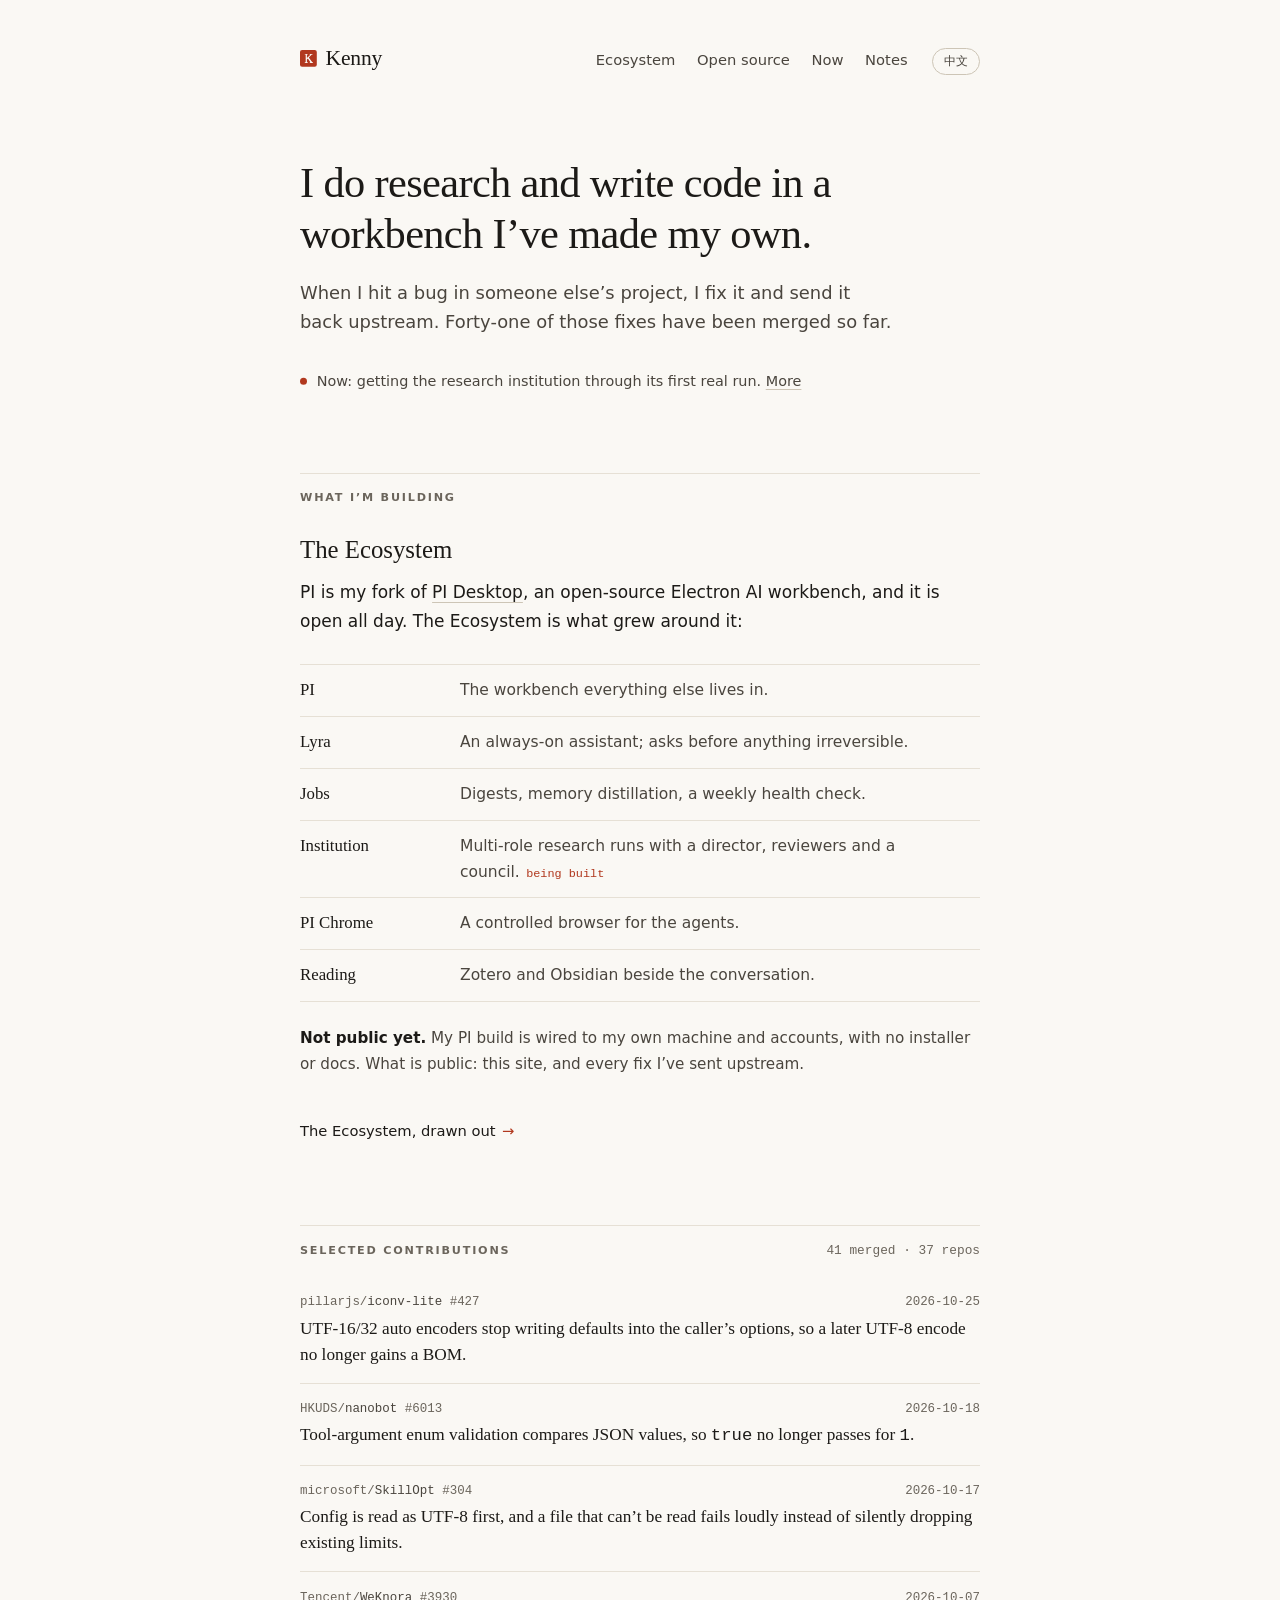
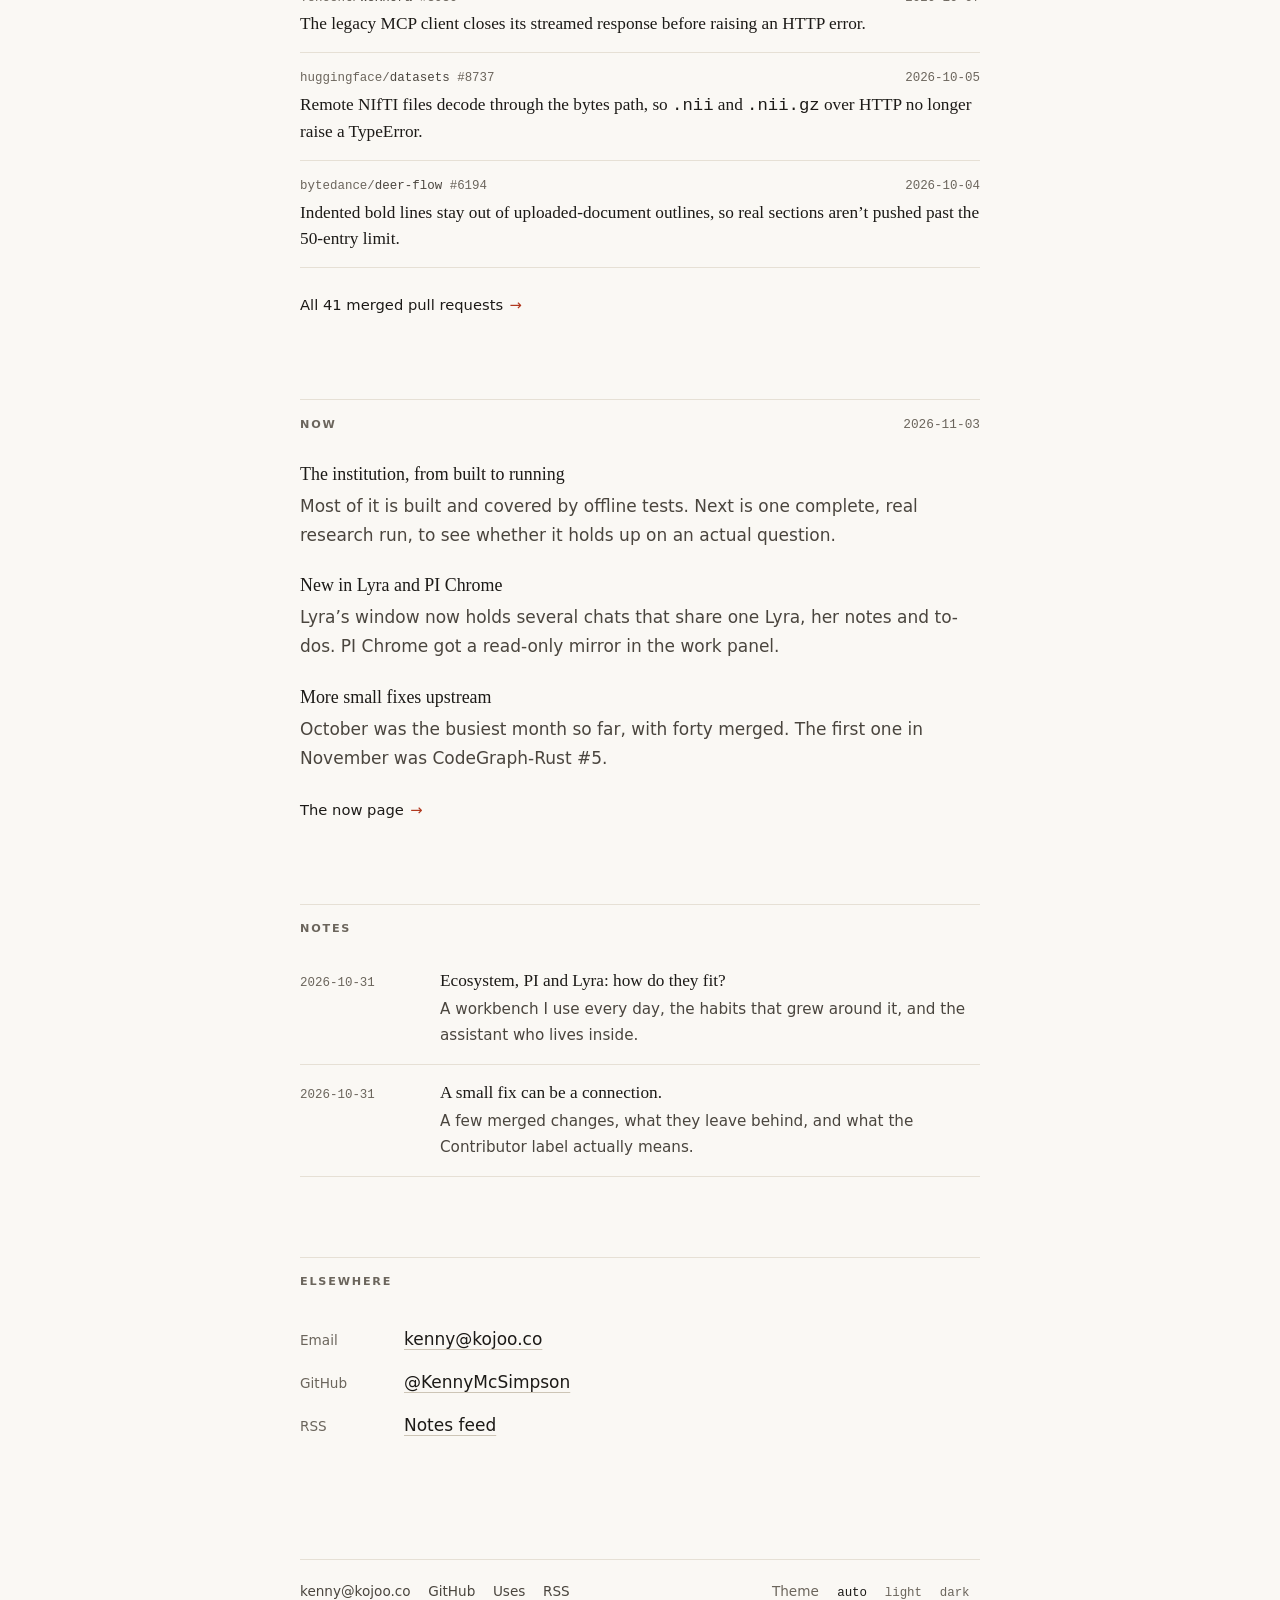
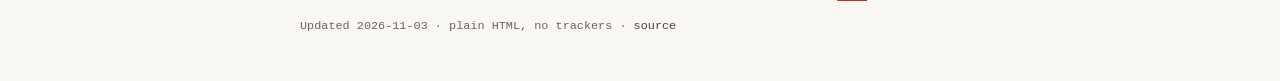
==== commit 651ae2dd: "Redesign the site as a quiet, typeset journal Rebuild the visual design from scratch; keep the verif" ====
--- a/index.html
+++ b/index.html
@@ -35,7 +35,7 @@
   <main id="main" class="col">
     <section class="intro" aria-labelledby="intro-title">
       <h1 class="title" id="intro-title"><span data-l="en">I do research and write code in a workbench I’ve made my own.</span><span data-l="zh" lang="zh-CN">在自己改造的工作台里，<br>做研究，写代码。</span></h1>
-      <p class="lede" data-l="en">When I hit a bug in someone else’s project, I fix it and send the fix upstream. Forty-one of my pull requests have been merged so far, most of them fixes like that.</p><p class="lede" data-l="zh" lang="zh-CN">在别人的项目里碰到 bug，就修好，交回上游。到现在合并了 41 个 PR，大多是这样的修复。</p>
+      <p class="lede" data-l="en">When I hit a bug in someone else’s project, I fix it and send it back upstream. Forty-one of those fixes have been merged so far.</p><p class="lede" data-l="zh" lang="zh-CN">在别人的项目里碰到 bug，就修好，交回上游。到现在，合并了 41 个。</p>
       <p class="status"><span class="dot" aria-hidden="true"></span><span><span data-l="en">Now: getting the research institution through its first real run.</span><span data-l="zh" lang="zh-CN">此刻：让研究院完整地跑通第一轮真实研究。</span> <a href="/now/"><span data-l="en">More</span><span data-l="zh" lang="zh-CN">详情</span></a></span></p>
     </section>
 
@@ -51,7 +51,7 @@
         <div><dt><span data-l="en">PI Chrome</span><span data-l="zh" lang="zh-CN">PI Chrome</span></dt><dd><span data-l="en">A controlled browser for the agents.</span><span data-l="zh" lang="zh-CN">给代理用的受控浏览器。</span></dd></div>
         <div><dt><span data-l="en">Reading</span><span data-l="zh" lang="zh-CN">阅读区</span></dt><dd><span data-l="en">Zotero and Obsidian beside the conversation.</span><span data-l="zh" lang="zh-CN">Zotero 和 Obsidian 就在对话旁边。</span></dd></div>
       </dl>
-      <p class="note" data-l="en"><strong>Not public yet.</strong> My PI build is wired to my own machine and accounts, with no installer or docs. What is public: this site, and every pull request I’ve sent upstream.</p><p class="note" data-l="zh" lang="zh-CN"><strong>还没有公开。</strong>我的 PI 构建连着自己的机器和账号，没有安装包，也没有文档。公开的是这个网站，以及每一个交回上游的 PR。</p>
+      <p class="note" data-l="en"><strong>Not public yet.</strong> My PI build is wired to my own machine and accounts, with no installer or docs. What is public: this site, and every fix I’ve sent upstream.</p><p class="note" data-l="zh" lang="zh-CN"><strong>还没有公开。</strong>我的 PI 构建连着自己的机器和账号，没有安装包，也没有文档。公开的是这个网站，以及每一个交回上游的修复。</p>
       <a class="more" href="/ecosystem/"><span data-l="en">The Ecosystem, drawn out</span><span data-l="zh" lang="zh-CN">看 Ecosystem 的全图</span></a>
     </section>
 
@@ -97,7 +97,7 @@
       <ul class="items">
         <li><h3><span data-l="en">The institution, from built to running</span><span data-l="zh" lang="zh-CN">研究院：从建好到跑通</span></h3><p data-l="en">Most of it is built and covered by offline tests. Next is one complete, real research run, to see whether it holds up on an actual question.</p><p data-l="zh" lang="zh-CN">大部分零件已经建好，也有离线测试覆盖。接下来要完整地跑一轮真实的研究，看它在真问题上站不站得住。</p></li>
         <li><h3><span data-l="en">New in Lyra and PI Chrome</span><span data-l="zh" lang="zh-CN">Lyra 和 PI Chrome 的新东西</span></h3><p data-l="en">Lyra’s window now holds several chats that share one Lyra, her notes and to-dos. PI Chrome got a read-only mirror in the work panel.</p><p data-l="zh" lang="zh-CN">Lyra 的窗口可以开多个对话，共用同一个 Lyra、她的笔记和待办；PI Chrome 在工作面板里有了只读镜像。</p></li>
-        <li><h3><span data-l="en">More pull requests upstream</span><span data-l="zh" lang="zh-CN">继续往上游交 PR</span></h3><p data-l="en">October was the busiest month so far, with forty merged. The first one in November was CodeGraph-Rust #5.</p><p data-l="zh" lang="zh-CN">十月是交 PR 最密的一个月，合并了 40 个；十一月的第一个是 CodeGraph-Rust #5。</p></li>
+        <li><h3><span data-l="en">More small fixes upstream</span><span data-l="zh" lang="zh-CN">继续往上游送小修复</span></h3><p data-l="en">October was the busiest month so far, with forty merged. The first one in November was CodeGraph-Rust #5.</p><p data-l="zh" lang="zh-CN">十月是交 PR 最密的一个月，合并了 40 个；十一月的第一个是 CodeGraph-Rust #5。</p></li>
       </ul>
       <a class="more" href="/now/"><span data-l="en">The now page</span><span data-l="zh" lang="zh-CN">完整的此刻页</span></a>
     </section>
--- a/styles.css
+++ b/styles.css
@@ -10,7 +10,6 @@
   --ink-3: #6b655c;
   --rule: #e6e0d5;
   --rule-2: #cdc5b6;
-  --line: #8e877b; /* lines that carry meaning in a drawing: ≥ 3:1 on paper */
   --accent: #b1381e;
   --seal: #b1381e;
   --wash: rgb(177 56 30 / 0.07);
@@ -36,7 +35,6 @@
     --ink-3: #978f83;
     --rule: #2b2824;
     --rule-2: #46403a;
-    --line: #756d63;
     --accent: #e8876b;
     --seal: #c4442a;
     --wash: rgb(232 135 107 / 0.09);
@@ -51,7 +49,6 @@
   --ink-3: #978f83;
   --rule: #2b2824;
   --rule-2: #46403a;
-  --line: #756d63;
   --accent: #e8876b;
   --seal: #c4442a;
   --wash: rgb(232 135 107 / 0.09);
@@ -424,18 +421,6 @@
   text-underline-offset: 0.22em;
   text-decoration-color: var(--accent);
 }
-.row .kind {
-  display: inline-block; /* keeps the hover underline off the label */
-  margin-left: 0.55rem;
-  font-family: var(--mono);
-  font-size: 0.66rem;
-  letter-spacing: 0.12em;
-  text-transform: uppercase;
-  color: var(--ink-3);
-  vertical-align: 0.14em;
-  white-space: nowrap;
-}
-.row .kind :lang(zh-CN) { font-family: var(--sans); font-size: 0.74rem; letter-spacing: 0.06em; }
 .row:focus-visible { outline-offset: 2px; }
 
 /* Notes rows: date in a left column on wide screens */
@@ -654,20 +639,21 @@
 }
 .eco .ring {
   fill: none;
-  stroke: var(--line);
-  stroke-width: 2;
-  stroke-dasharray: 0.01 6; /* round dots */
+  stroke: var(--rule-2);
+  stroke-width: 1;
+  stroke-dasharray: 1.5 6;
   stroke-linecap: round;
 }
 .eco .spoke {
   fill: none;
-  stroke: var(--line);
+  stroke: var(--ink-3);
   stroke-width: 1;
   stroke-linecap: round;
-  transition: stroke 0.2s ease;
+  opacity: 0.55;
+  transition: stroke 0.2s ease, opacity 0.2s ease;
 }
 .eco .spoke.dashed { stroke-dasharray: 3 5; }
-.eco .spoke.is-on { stroke: var(--accent); }
+.eco .spoke.is-on { stroke: var(--accent); opacity: 1; }
 .eco .pen {
   fill: none;
   stroke: var(--ink);
@@ -752,7 +738,7 @@
   left: var(--spine);
   top: 0;
   bottom: 0;
-  border-left: 1px solid var(--line);
+  border-left: 1px solid var(--rule-2);
 }
 .fig-list > li:last-child::before { bottom: auto; height: 1.5rem; }
 .fig-list > li.outside::before { border-left-style: dashed; }
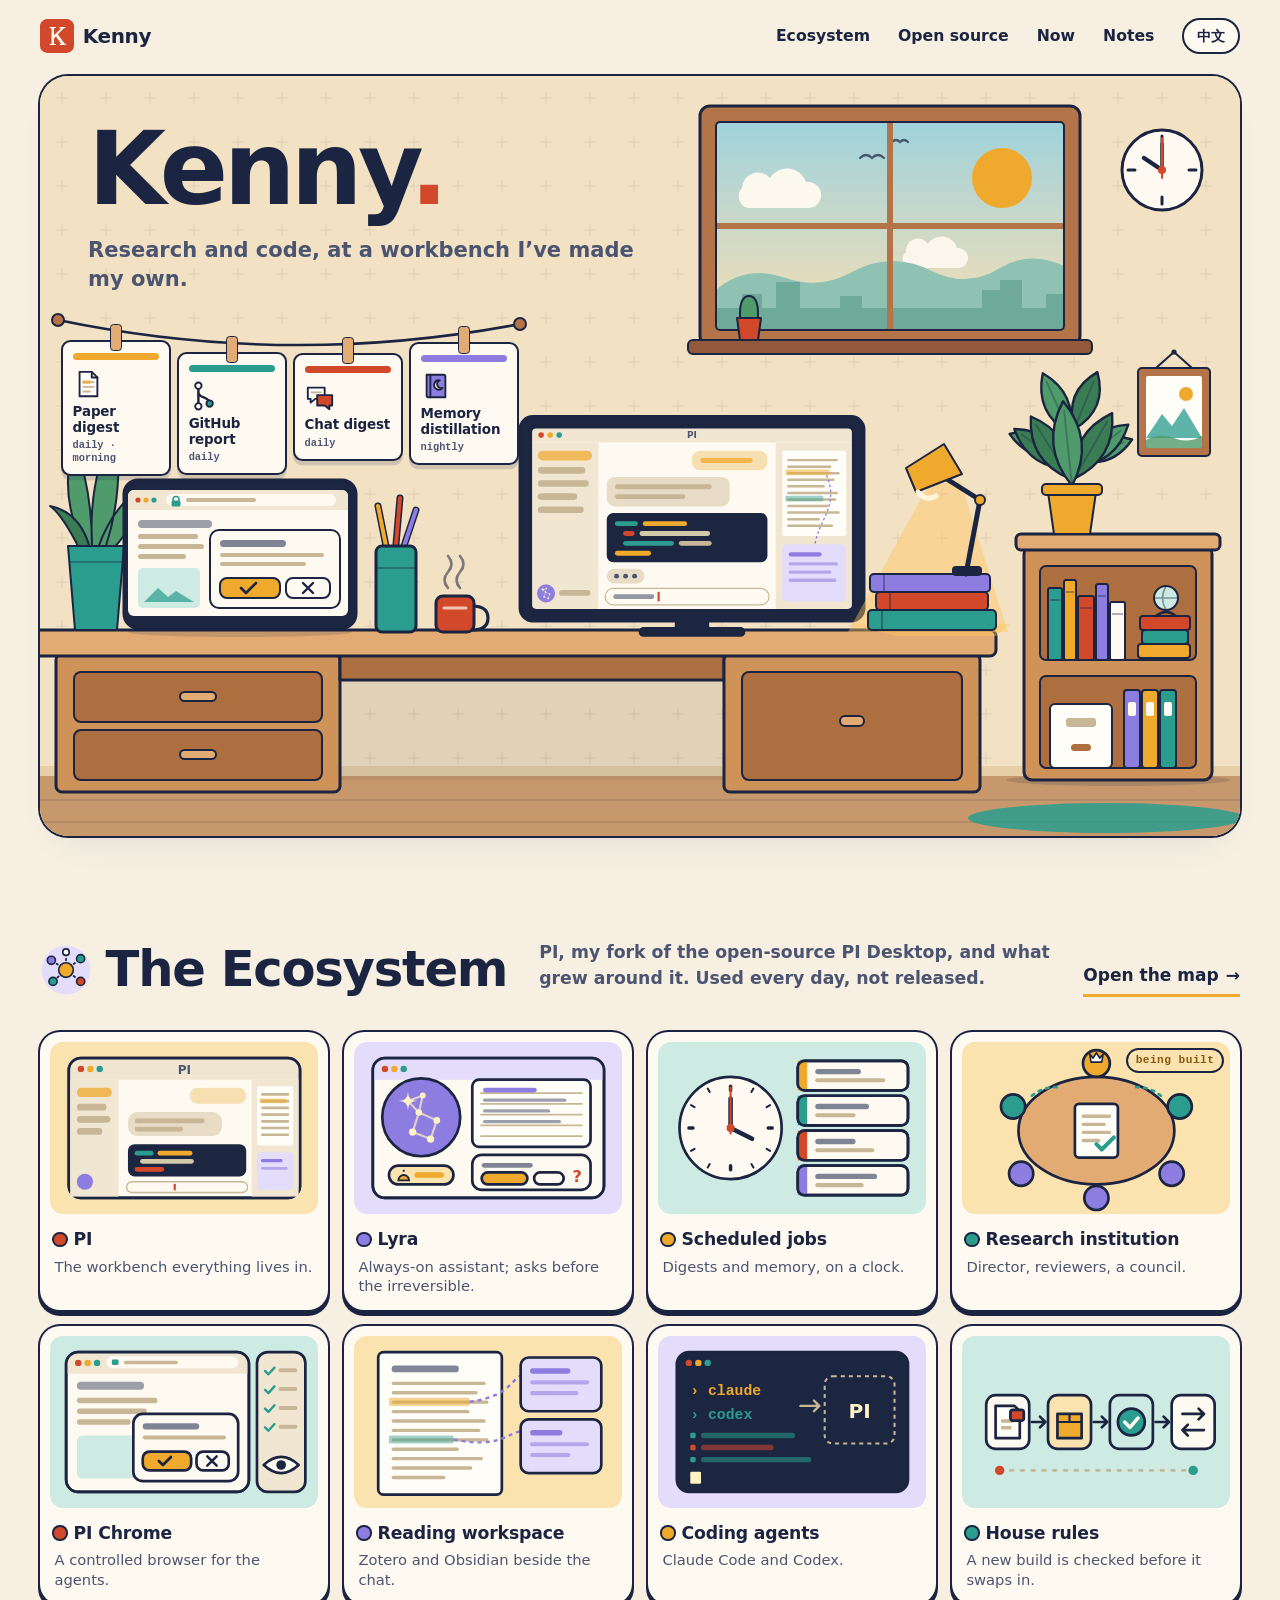
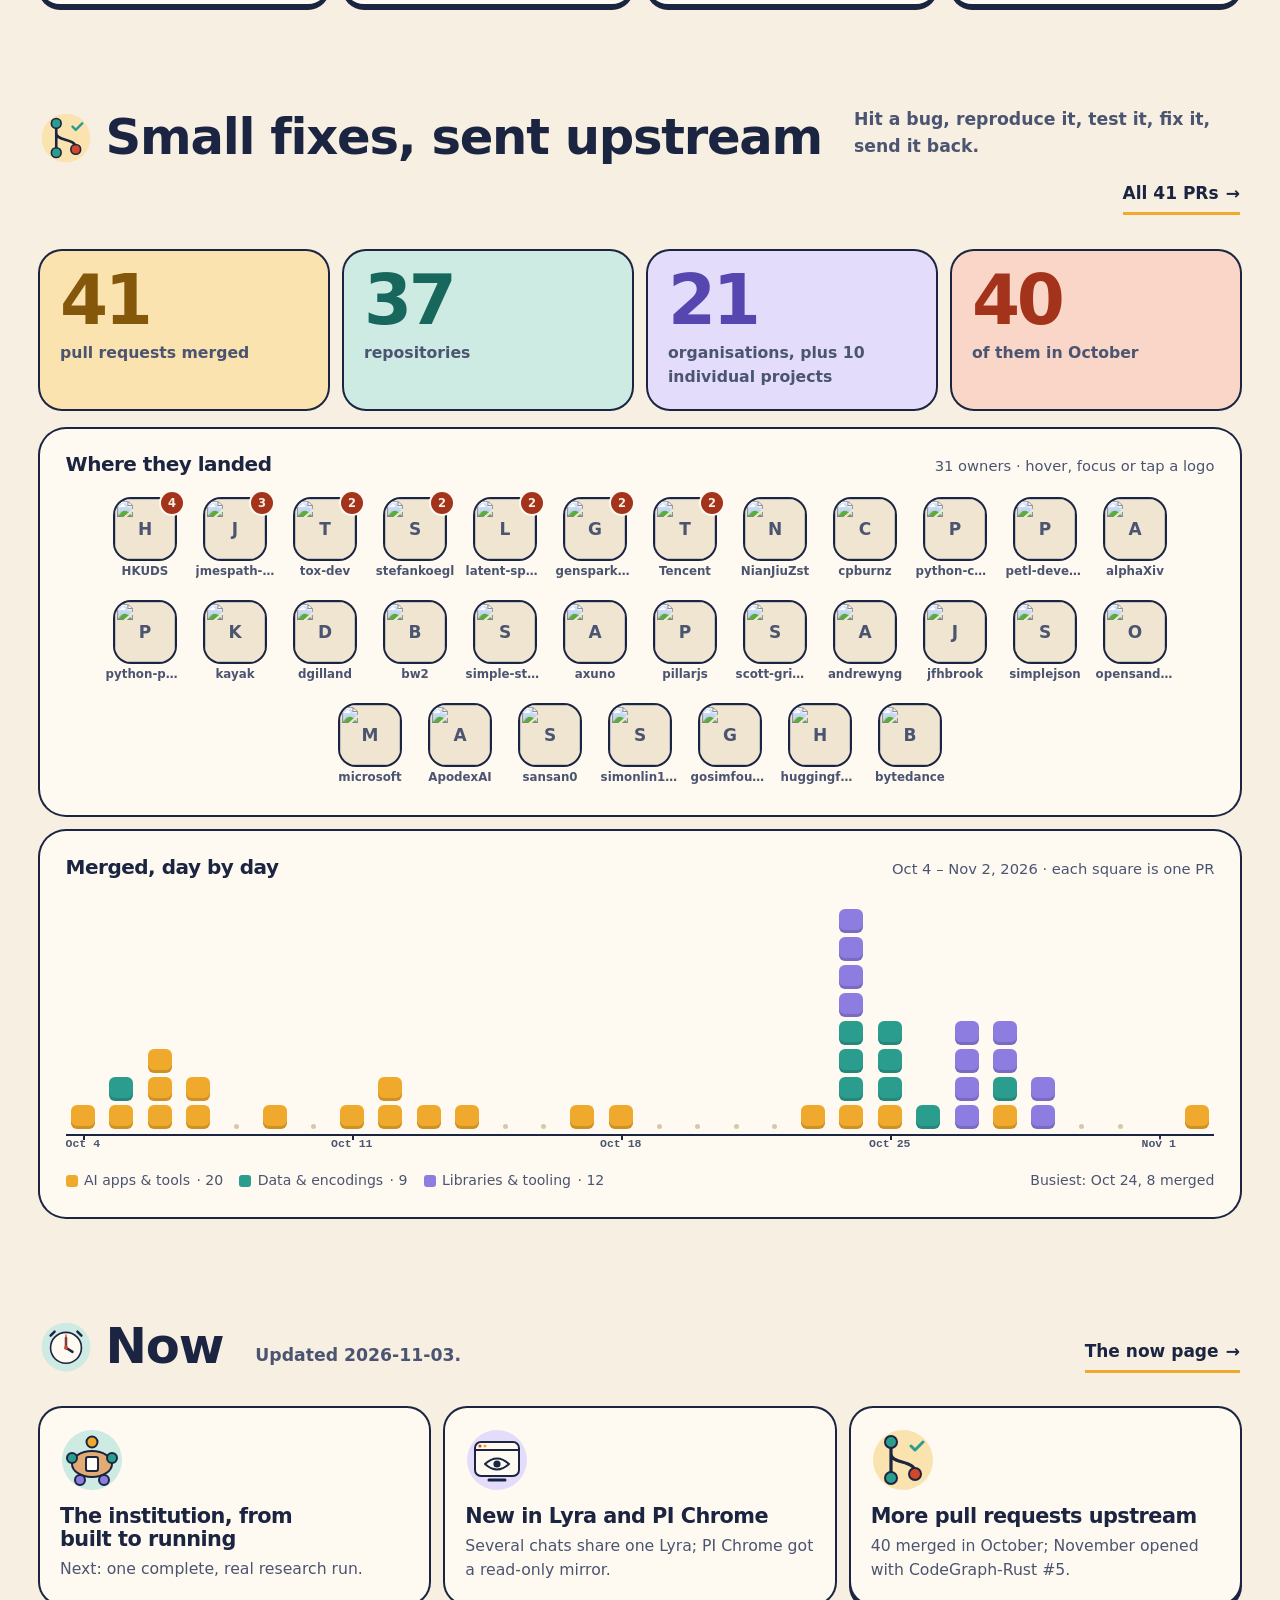
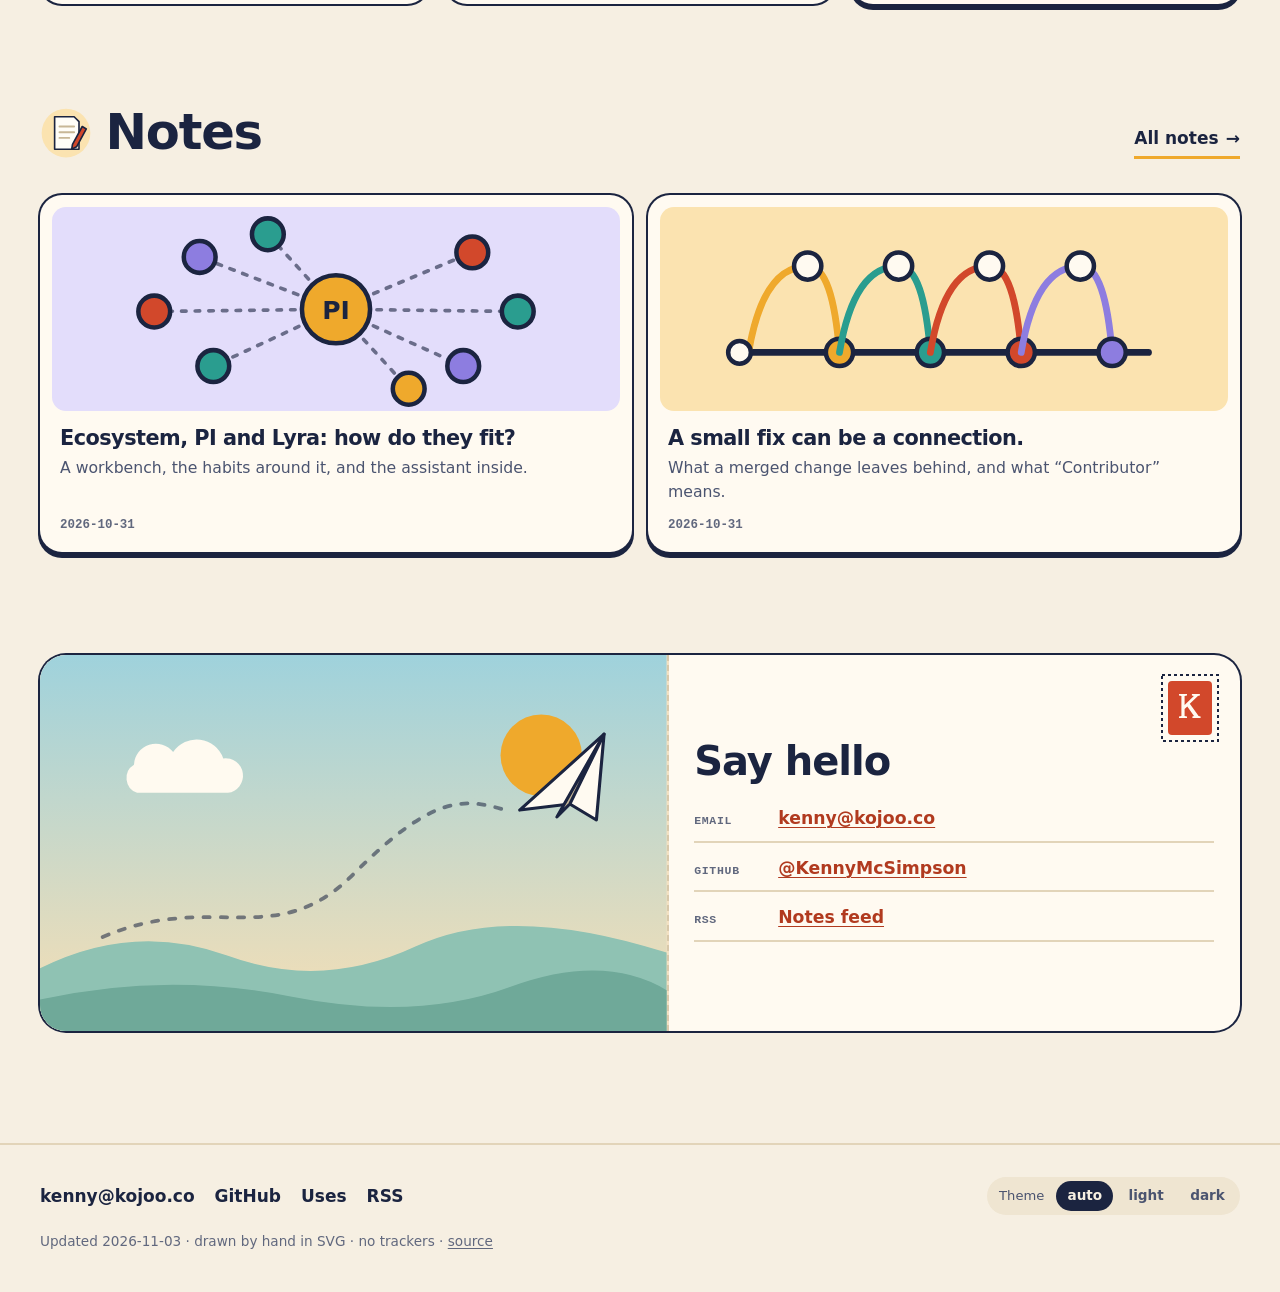
==== commit c2157b08: "Redraw the site as an illustrated workbench Co-Authored-By: Claude Opus 5.5 <noreply@anthropic.com>" ====
--- a/index.html
+++ b/index.html
@@ -6,8 +6,8 @@
   <title>Kenny</title>
   <meta name="description" content="Kenny does research and writes code in PI, a desktop AI workbench he has made his own, and sends small fixes upstream. 研究、代码，以及一个每天在用的 AI 工作台。">
   <meta name="color-scheme" content="light dark">
-  <meta name="theme-color" content="#faf8f4" media="(prefers-color-scheme: light)">
-  <meta name="theme-color" content="#171513" media="(prefers-color-scheme: dark)">
+  <meta name="theme-color" content="#f6efe2" media="(prefers-color-scheme: light)">
+  <meta name="theme-color" content="#0d1628" media="(prefers-color-scheme: dark)">
   <link rel="canonical" href="https://kennymcsimpson.github.io/">
   <meta property="og:type" content="website">
   <meta property="og:title" content="Kenny">
@@ -21,8 +21,8 @@
 </head>
 <body data-page="home">
   <a class="skip" href="#main"><span data-l="en">Skip to content</span><span data-l="zh" lang="zh-CN">跳到正文</span></a>
-  <header class="site-head col">
-    <a class="wordmark" href="/"><svg class="seal" viewBox="4 4 56 56" aria-hidden="true"><rect x="4" y="4" width="56" height="56" rx="7"/><path d="M20 17h10v1.8l-3 .6v11.3l11.6-11.2-2.6-.7V17h10v1.8l-2.6.6-10.1 9.7 11 15.3 2.6.7V47H36.7v-1.8l2-.6-8.4-11.9-3.3 3.1v8.8l3 .6V47H20v-1.8l3-.6V19.4l-3-.6z"/></svg>Kenny</a>
+  <header class="site-head wrap">
+    <a class="wordmark" href="/"><svg class="seal" viewBox="4 4 56 56" aria-hidden="true" focusable="false"><rect x="4" y="4" width="56" height="56" rx="12"/><path d="M20 17h10v1.8l-3 .6v11.3l11.6-11.2-2.6-.7V17h10v1.8l-2.6.6-10.1 9.7 11 15.3 2.6.7V47H36.7v-1.8l2-.6-8.4-11.9-3.3 3.1v8.8l3 .6V47H20v-1.8l3-.6V19.4l-3-.6z"/></svg>Kenny</a>
     <nav class="site-nav" aria-label="Site">
       <a href="/ecosystem/">Ecosystem</a>
       <a href="/contributions/"><span data-l="en">Open source</span><span data-l="zh" lang="zh-CN">开源</span></a>
@@ -32,96 +32,540 @@
     <button class="lang" type="button" data-lang-toggle aria-label="切换到中文"><span data-l="en" lang="zh-CN">中文</span><span data-l="zh" lang="en">EN</span></button>
   </header>
 
-  <main id="main" class="col">
-    <section class="intro" aria-labelledby="intro-title">
-      <h1 class="title" id="intro-title"><span data-l="en">I do research and write code in a workbench I’ve made my own.</span><span data-l="zh" lang="zh-CN">在自己改造的工作台里，<br>做研究，写代码。</span></h1>
-      <p class="lede" data-l="en">When I hit a bug in someone else’s project, I fix it and send it back upstream. Forty-one of those fixes have been merged so far.</p><p class="lede" data-l="zh" lang="zh-CN">在别人的项目里碰到 bug，就修好，交回上游。到现在，合并了 41 个。</p>
-      <p class="status"><span class="dot" aria-hidden="true"></span><span><span data-l="en">Now: getting the research institution through its first real run.</span><span data-l="zh" lang="zh-CN">此刻：让研究院完整地跑通第一轮真实研究。</span> <a href="/now/"><span data-l="en">More</span><span data-l="zh" lang="zh-CN">详情</span></a></span></p>
+  <main id="main">
+    <section class="hero wrap" aria-labelledby="hero-title">
+      <div class="hero-grid">
+        <div class="scene-title">
+          <h1 id="hero-title">Kenny<span class="hi">.</span></h1>
+          <p data-l="en">Research and code, at a workbench I’ve made my own.</p><p data-l="zh" lang="zh-CN">在自己改造的工作台里，做研究，写代码。</p>
+        </div>
+        <figure class="scene">
+          <svg class="scene-svg" viewBox="0 0 1200 760" preserveAspectRatio="xMidYMid meet" aria-hidden="true" focusable="false">
+<defs>
+  <linearGradient id="sky" x1="0" y1="0" x2="0" y2="1"><stop offset="0" class="sky-a"/><stop offset="1" class="sky-b"/></linearGradient>
+  <pattern id="wallp" width="44" height="44" patternUnits="userSpaceOnUse"><path d="M22 17v10M17 22h10" class="s-out" stroke-width="1.6" stroke-linecap="round" opacity=".07"/></pattern>
+  <clipPath id="glass"><rect x="676" y="46" width="348" height="208" rx="4"/></clipPath>
+  <clipPath id="mon"><rect x="394" y="306" width="392" height="222" rx="6"/></clipPath>
+  <clipPath id="tab"><rect x="88" y="414" width="220" height="126" rx="6"/></clipPath>
+  <mask id="moon"><rect x="900" y="50" width="120" height="110" fill="#fff"/><circle cx="980" cy="92" r="24" fill="#000"/></mask>
+</defs>
+
+<!-- room -->
+<rect class="f-wall" width="1200" height="760"/>
+<rect fill="url(#wallp)" width="1200" height="700"/>
+<rect class="f-wall2" x="0" y="690" width="1200" height="12"/>
+<rect class="f-floor" x="0" y="700" width="1200" height="60"/>
+<path d="M0 724H1200M0 746H1200" class="nf s-out" stroke-width="2" opacity=".12"/>
+<ellipse cx="1066" cy="742" rx="138" ry="15" class="f-rug" opacity=".85"/>
+
+<!-- window -->
+<g>
+  <rect x="660" y="30" width="380" height="240" rx="10" class="f-frame o"/>
+  <rect x="676" y="46" width="348" height="208" rx="4" fill="url(#sky)"/>
+  <g clip-path="url(#glass)">
+    <g class="day">
+      <circle cx="962" cy="102" r="30" class="f-amber"/>
+      <path d="M702 112a16 16 0 0 1 28-10a20 20 0 0 1 36 4a13 13 0 0 1 4 26h-62a12 12 0 0 1-6-20z" class="f-cloud" opacity=".95"/>
+      <path d="M866 176a12 12 0 0 1 22-8a16 16 0 0 1 29 4a10 10 0 0 1 2 20h-48a9 9 0 0 1-5-16z" class="f-cloud" opacity=".9"/>
+      <path d="M820 82q6-6 12 0q6-6 12 0M852 66q4-4 8 0q4-4 8 0" class="nf s-out" stroke-width="2.2" stroke-linecap="round" opacity=".7"/>
+    </g>
+    <g class="night">
+      <circle cx="700" cy="70" r="1.6" class="f-star a-twinkle" style="animation-delay:0s"/><circle cx="742" cy="118" r="1.2" class="f-star a-twinkle" style="animation-delay:1.1s"/><circle cx="790" cy="64" r="1.4" class="f-star a-twinkle" style="animation-delay:2.2s"/><circle cx="812" cy="132" r="1.1" class="f-star a-twinkle" style="animation-delay:0.6s"/><circle cx="872" cy="74" r="1.5" class="f-star a-twinkle" style="animation-delay:1.7s"/><circle cx="905" cy="140" r="1.1" class="f-star a-twinkle" style="animation-delay:2.6s"/><circle cx="1004" cy="66" r="1.3" class="f-star a-twinkle" style="animation-delay:0.3s"/><circle cx="1010" cy="150" r="1.2" class="f-star a-twinkle" style="animation-delay:1.4s"/><circle cx="884" cy="200" r="1" class="f-star a-twinkle" style="animation-delay:2.9s"/><circle cx="760" cy="176" r="1.1" class="f-star a-twinkle" style="animation-delay:0.9s"/><circle cx="928" cy="182" r="1.3" class="f-star a-twinkle" style="animation-delay:2s"/><circle cx="996" cy="196" r="1" class="f-star a-twinkle" style="animation-delay:1.2s"/><circle cx="690" cy="150" r="1.1" class="f-star a-twinkle" style="animation-delay:2.4s"/>
+      <path d="M748 82L768 70M748 82L764 104M768 70L764 104M764 104L792 126M792 126L780 168M780 168L752 150M752 150L764 104" class="nf s-star" stroke-width="1.4" stroke-dasharray="3 4" opacity=".7"/><circle cx="748" cy="82" r="4.2" class="f-star a-twinkle" style="animation-duration:5s"/><circle cx="768" cy="70" r="2" class="f-star"/><circle cx="764" cy="104" r="2.2" class="f-star"/><circle cx="792" cy="126" r="2.3" class="f-star"/><circle cx="780" cy="168" r="2.6" class="f-star"/><circle cx="752" cy="150" r="2.6" class="f-star"/>
+      <circle cx="966" cy="98" r="24" class="f-star" mask="url(#moon)"/>
+    </g>
+    <path d="M676 254V214q30-26 70-12q34 12 66-6q40-22 82 0q34 16 66-4q30-18 64-2V254z" class="f-hill"/>
+    <path d="M676 254v-22h26v-14h20v14h14v-26h24v26h40v-12h22v12h120v-18h18v-10h22v28h24v-14h18v14h22v22z" class="f-hill2"/>
+    <g class="night">
+      <rect x="708" y="224" width="5" height="6" rx="1" class="f-amber" opacity=".9"/><rect x="740" y="216" width="5" height="6" rx="1" class="f-amber" opacity=".9"/><rect x="744" y="228" width="5" height="6" rx="1" class="f-amber" opacity=".9"/><rect x="790" y="238" width="5" height="6" rx="1" class="f-amber" opacity=".9"/><rect x="912" y="232" width="5" height="6" rx="1" class="f-amber" opacity=".9"/><rect x="930" y="222" width="5" height="6" rx="1" class="f-amber" opacity=".9"/><rect x="968" y="234" width="5" height="6" rx="1" class="f-amber" opacity=".9"/><rect x="990" y="240" width="5" height="6" rx="1" class="f-amber" opacity=".9"/>
+    </g>
+  </g>
+  <rect x="847" y="46" width="6" height="208" class="f-frame"/>
+  <rect x="676" y="147" width="348" height="6" class="f-frame"/>
+  <rect x="676" y="46" width="348" height="208" rx="4" class="nf o2"/>
+  <rect x="648" y="264" width="404" height="14" rx="5" class="f-frame2 o2"/>
+  <!-- a cactus on the sill -->
+  <path d="M700 238q0-18 9-18t9 18v4h-18z" class="f-plant o2"/>
+  <path d="M697 242h24l-3 22h-18z" class="f-verm o2"/>
+</g>
+
+<!-- clock -->
+<g>
+  <circle cx="1122" cy="94" r="40" class="f-card o"/>
+  <path d="M1122 60v7M1122 121v7M1088 94h7M1149 94h7" class="nf s-out" stroke-width="3" stroke-linecap="round"/>
+  <path d="M1122 94L1104 82" class="nf s-out a-tick-slow" stroke-width="4.5" stroke-linecap="round" style="transform-origin:1122px 94px"/>
+  <path d="M1122 94L1122 68" class="nf s-out" stroke-width="3.5" stroke-linecap="round"/>
+  <path d="M1122 102L1122 62" class="nf s-verm a-tick" stroke-width="2" stroke-linecap="round" style="transform-origin:1122px 94px"/>
+  <circle cx="1122" cy="94" r="4" class="f-verm"/>
+</g>
+
+<!-- clothesline for the jobs -->
+<g class="wide-only"><path d="M18 244Q249 292 480 248" class="nf s-out" stroke-width="2.5"/>
+<circle cx="18" cy="244" r="6" class="f-frame o2"/><circle cx="480" cy="248" r="6" class="f-frame o2"/></g>
+
+<!-- desk -->
+<g>
+  <rect x="16" y="578" width="284" height="138" rx="6" class="f-desk o"/>
+  <rect x="34" y="596" width="248" height="50" rx="7" class="f-desk2 o2"/><rect x="34" y="654" width="248" height="50" rx="7" class="f-desk2 o2"/>
+  <rect x="140" y="616" width="36" height="9" rx="4.5" class="f-desk3 o2"/><rect x="140" y="674" width="36" height="9" rx="4.5" class="f-desk3 o2"/>
+  <rect x="300" y="578" width="384" height="26" class="f-desk2 o"/>
+  <rect x="300" y="604" width="384" height="100" class="f-out" opacity=".08"/>
+  <rect x="684" y="578" width="256" height="138" rx="6" class="f-desk o"/>
+  <rect x="702" y="596" width="220" height="108" rx="7" class="f-desk2 o2"/>
+  <rect x="800" y="640" width="24" height="10" rx="5" class="f-desk3 o2"/>
+  <rect x="-10" y="554" width="966" height="26" rx="6" class="f-desk3 o"/>
+</g>
+
+<!-- a tall plant at the left edge -->
+<g>
+  <path d="M44 470q-26-50-10-104q18 46 18 104zM52 470q-4-70 24-120q8 64-10 120zM58 472q16-46 52-66q-14 44-40 70z" class="f-plant o2"/>
+  <path d="M40 474q-18-36-30-44q30 6 40 42z" class="f-plant2 o2"/>
+  <path d="M28 470h56l-7 84h-42z" class="f-teal o2"/>
+  <path d="M30 486h52" class="nf s-out" stroke-width="2" opacity=".35"/>
+</g>
+
+<!-- PI Chrome, on a tablet -->
+<g>
+  <ellipse cx="200" cy="556" rx="112" ry="5" class="f-shadow"/>
+  <path d="M236 552l22-96l18 2l-12 94z" class="f-bezel o2"/>
+  <rect x="84" y="404" width="232" height="148" rx="14" class="f-bezel o"/>
+  <g clip-path="url(#tab)">
+    <rect x="88" y="414" width="220" height="126" class="f-screen"/>
+    <rect x="88" y="414" width="220" height="20" class="f-ui1"/>
+    <circle cx="98" cy="424" r="2.6" class="f-verm"/><circle cx="106" cy="424" r="2.6" class="f-amber"/><circle cx="114" cy="424" r="2.6" class="f-teal"/>
+    <rect x="126" y="418" width="170" height="12" rx="6" class="f-card"/>
+    <path d="M133 427v-3.5a3 3 0 0 1 6 0V427" class="nf s-teal" stroke-width="1.6"/><rect x="131.5" y="424.5" width="9" height="6" rx="1.5" class="f-teal"/>
+    <rect x="146" y="422" width="70" height="4" rx="2" class="f-uil"/>
+    <rect x="98" y="444" width="74" height="8" rx="4" class="f-ink2" opacity=".55"/>
+    <rect x="98" y="458" width="60" height="5" rx="2.5" class="f-uil"/><rect x="98" y="468" width="66" height="5" rx="2.5" class="f-uil"/><rect x="98" y="478" width="48" height="5" rx="2.5" class="f-uil"/>
+    <rect x="98" y="492" width="62" height="40" rx="5" class="f-teal-soft"/>
+    <path d="M104 526l14-14l10 9l8-6l18 11z" class="f-teal" opacity=".7"/>
+    <rect x="170" y="454" width="130" height="78" rx="9" class="f-card o2"/>
+    <rect x="180" y="464" width="66" height="7" rx="3.5" class="f-ink2" opacity=".7"/>
+    <rect x="180" y="477" width="104" height="4" rx="2" class="f-uil"/><rect x="180" y="486" width="86" height="4" rx="2" class="f-uil"/>
+    <g class="a-pulse"><rect x="180" y="502" width="60" height="20" rx="7" class="f-amber o2"/><path d="M201 512l5 5l10-10" class="nf s-out" stroke-width="2.6" stroke-linecap="round" stroke-linejoin="round"/></g>
+    <rect x="246" y="502" width="44" height="20" rx="7" class="f-card o2"/>
+    <path d="M263 507l10 10M273 507l-10 10" class="nf s-out" stroke-width="2.4" stroke-linecap="round"/>
+  </g>
+</g>
+
+<!-- a pencil cup -->
+<g>
+  <path d="M346 470l-8-40M356 468l4-46M364 470l12-36" class="nf s-out" stroke-width="7" stroke-linecap="round"/>
+  <path d="M346 470l-8-40" class="nf s-amber" stroke-width="4" stroke-linecap="round"/><path d="M356 468l4-46" class="nf s-verm" stroke-width="4" stroke-linecap="round"/><path d="M364 470l12-36" class="nf s-lav" stroke-width="4" stroke-linecap="round"/>
+  <rect x="336" y="470" width="40" height="86" rx="6" class="f-teal o"/>
+  <path d="M336 492h40" class="nf s-out" stroke-width="2" opacity=".35"/>
+</g>
+
+<!-- a mug -->
+<g transform="translate(66 0)">
+  <path d="M342 512q-7-8 0-16t0-16M354 512q-7-8 0-16t0-16" class="nf s-out a-steam" stroke-width="2.6" stroke-linecap="round" opacity=".55"/>
+  <path d="M366 530q16 0 16 12t-16 12" class="nf s-out" stroke-width="3.2"/>
+  <rect x="330" y="520" width="38" height="36" rx="7" class="f-verm o"/>
+  <path d="M338 532h22" class="nf" stroke="#fffaf1" stroke-width="3" stroke-linecap="round" opacity=".7"/>
+</g>
+
+<!-- the monitor: PI -->
+<g transform="translate(652 560) scale(.82) translate(-590 -560)">
+  <rect x="570" y="540" width="40" height="18" class="f-bezel o2"/>
+  <rect x="526" y="550" width="128" height="10" rx="5" class="f-bezel o2"/>
+  <rect x="380" y="292" width="420" height="250" rx="16" class="f-bezel o"/>
+  <g clip-path="url(#mon)">
+    <rect x="394" y="306" width="392" height="222" class="f-screen"/>
+    <rect x="394" y="306" width="392" height="18" class="f-ui1"/>
+    <circle cx="406" cy="315" r="3.4" class="f-verm"/><circle cx="417" cy="315" r="3.4" class="f-amber"/><circle cx="428" cy="315" r="3.4" class="f-teal"/>
+    <text x="590" y="319" text-anchor="middle" class="f-ink2" font-family="ui-rounded,'Segoe UI',system-ui,sans-serif" font-size="11" font-weight="800">PI</text>
+    <rect x="394" y="324" width="82" height="204" class="f-ui1"/>
+    <rect x="402" y="334" width="66" height="12" rx="6" class="f-amber" opacity=".7"/>
+    <rect x="402" y="354" width="58" height="8" rx="4" class="f-uil"/><rect x="402" y="370" width="62" height="8" rx="4" class="f-uil"/><rect x="402" y="386" width="48" height="8" rx="4" class="f-uil"/><rect x="402" y="402" width="56" height="8" rx="4" class="f-uil"/>
+    <circle cx="412" cy="508" r="11" class="f-lav"/><path d="M408.26 503.38L412.44 501.84M408.26 503.38L411.34 506.68M412.44 501.84L411.34 506.68M411.34 506.68L416.4 508.88M416.4 508.88L414.64 514.16M414.64 514.16L409.58 512.18M409.58 512.18L411.34 506.68" class="nf s-star" stroke-width="0.7" stroke-linecap="round" opacity=".7"/><path d="M408.26 500.74Q408.26 503.38 410.9 503.38Q408.26 503.38 408.26 506.02Q408.26 503.38 405.62 503.38Q408.26 503.38 408.26 500.74z" class="f-star"/><circle cx="408.26" cy="503.38" r="0.77" class="f-star"/><circle cx="412.44" cy="501.84" r="0.82" class="f-star"/><circle cx="411.34" cy="506.68" r="0.94" class="f-star"/><circle cx="416.4" cy="508.88" r="0.94" class="f-star"/><circle cx="414.64" cy="514.16" r="1.04" class="f-star"/><circle cx="409.58" cy="512.18" r="1.04" class="f-star"/>
+    <rect x="428" y="504" width="38" height="7" rx="3.5" class="f-uil"/>
+    <!-- chat -->
+    <rect x="590" y="334" width="92" height="24" rx="10" class="f-ui2"/><rect x="600" y="343" width="64" height="6" rx="3" class="f-amber" opacity=".75"/>
+    <rect x="486" y="366" width="150" height="36" rx="10" class="f-ui3"/><rect x="496" y="375" width="118" height="6" rx="3" class="f-uil"/><rect x="496" y="387" width="86" height="6" rx="3" class="f-uil"/>
+    <rect x="486" y="410" width="196" height="60" rx="8" class="f-code"/>
+    <rect x="496" y="420" width="28" height="6" rx="3" class="f-teal"/><rect x="530" y="420" width="54" height="6" rx="3" class="f-amber"/>
+    <rect x="506" y="432" width="14" height="6" rx="3" class="f-verm"/><rect x="526" y="432" width="86" height="6" rx="3" class="f-star" opacity=".8"/>
+    <rect x="506" y="444" width="62" height="6" rx="3" class="f-teal"/><rect x="574" y="444" width="40" height="6" rx="3" class="f-uil"/>
+    <rect x="496" y="456" width="44" height="6" rx="3" class="f-amber"/>
+    <rect x="486" y="478" width="46" height="18" rx="9" class="f-ui3"/>
+    <circle cx="498" cy="487" r="3" class="f-ink2 a-dot"/><circle cx="509" cy="487" r="3" class="f-ink2 a-dot" style="animation-delay:.18s"/><circle cx="520" cy="487" r="3" class="f-ink2 a-dot" style="animation-delay:.36s"/>
+    <rect x="484" y="502" width="200" height="20" rx="10" class="f-card s-uil" stroke-width="1.5"/>
+    <rect x="494" y="509" width="50" height="6" rx="3" class="f-ink2" opacity=".6"/>
+    <rect x="548" y="506" width="2.6" height="12" rx="1" class="f-verm a-blink"/>
+    <!-- reading panel -->
+    <rect x="692" y="324" width="94" height="204" class="f-ui1"/>
+    <rect x="700" y="334" width="78" height="104" rx="3" class="f-paper"/>
+    <rect x="706" y="344" width="62" height="3" rx="1.5" class="f-uil"/><rect x="706" y="352" width="54" height="3" rx="1.5" class="f-uil"/><rect x="706" y="360" width="64" height="3" rx="1.5" class="f-uil"/><rect x="706" y="368" width="58" height="3" rx="1.5" class="f-uil"/><rect x="706" y="376" width="46" height="3" rx="1.5" class="f-uil"/><rect x="706" y="384" width="62" height="3" rx="1.5" class="f-uil"/><rect x="706" y="392" width="60" height="3" rx="1.5" class="f-uil"/><rect x="706" y="400" width="50" height="3" rx="1.5" class="f-uil"/><rect x="706" y="408" width="64" height="3" rx="1.5" class="f-uil"/><rect x="706" y="416" width="40" height="3" rx="1.5" class="f-uil"/><rect x="706" y="424" width="56" height="3" rx="1.5" class="f-uil"/>
+    <rect x="704" y="357" width="54" height="7" rx="1" class="f-amber" opacity=".5"/><rect x="704" y="389" width="46" height="7" rx="1" class="f-teal" opacity=".45"/>
+    <path d="M754 364C770 400 744 420 740 448" class="nf s-lav" stroke-width="1.6" stroke-dasharray="3 3"/>
+    <rect x="700" y="448" width="78" height="70" rx="6" class="f-lav-soft"/>
+    <rect x="708" y="458" width="40" height="5" rx="2.5" class="f-lav"/><rect x="708" y="470" width="60" height="4" rx="2" class="f-lav" opacity=".55"/><rect x="708" y="480" width="52" height="4" rx="2" class="f-lav" opacity=".55"/><rect x="708" y="490" width="58" height="4" rx="2" class="f-lav" opacity=".55"/>
+  </g>
+  <rect x="394" y="306" width="392" height="222" rx="6" class="nf o2"/>
+</g>
+
+<!-- books and a lamp -->
+<g transform="translate(20 0)">
+  <path d="M836 560L790 548L950 548L936 560z" class="f-glow a-lamp"/>
+  <path d="M868 410L788 556L948 556L900 404z" class="f-glow a-lamp"/>
+  <rect x="808" y="534" width="128" height="20" rx="4" class="f-teal o2"/><rect x="816" y="516" width="112" height="18" rx="4" class="f-verm o2"/><rect x="810" y="498" width="120" height="18" rx="4" class="f-lav o2"/>
+  <path d="M822 534v20M830 516v18M824 498v18" class="nf s-out" stroke-width="2" opacity=".4"/>
+  <path d="M906 498l14-74l-38-24" class="nf s-out" stroke-width="5" stroke-linecap="round" stroke-linejoin="round"/>
+  <circle cx="920" cy="424" r="5" class="f-amber o2"/>
+  <rect x="892" y="490" width="30" height="10" rx="4" class="f-out"/>
+  <path d="M846 392l38-24l18 30l-46 18z" class="f-amber o2"/>
+  <path d="M858 416q8 10 18 4" class="nf" stroke="#fff6dd" stroke-width="5" stroke-linecap="round"/>
+</g>
+
+<!-- a bookcase beside the desk, a tall plant on it, a print on the wall -->
+<g>
+  <ellipse cx="1078" cy="704" rx="112" ry="6" class="f-shadow"/>
+  <rect x="984" y="470" width="188" height="234" rx="8" class="f-desk o"/>
+  <rect x="976" y="458" width="204" height="16" rx="5" class="f-desk3 o"/>
+  <rect x="1000" y="490" width="156" height="94" rx="6" class="f-desk2 o2"/>
+  <rect x="1000" y="600" width="156" height="92" rx="6" class="f-desk2 o2"/>
+  <rect x="1008" y="512" width="14" height="72" rx="2" class="f-teal o2"/><path d="M1010 524h10" class="nf s-out" stroke-width="2" opacity=".35"/><rect x="1024" y="504" width="12" height="80" rx="2" class="f-amber o2"/><path d="M1026 516h8" class="nf s-out" stroke-width="2" opacity=".35"/><rect x="1038" y="520" width="16" height="64" rx="2" class="f-verm o2"/><path d="M1040 532h12" class="nf s-out" stroke-width="2" opacity=".35"/><rect x="1056" y="508" width="12" height="76" rx="2" class="f-lav o2"/><path d="M1058 520h8" class="nf s-out" stroke-width="2" opacity=".35"/><rect x="1070" y="526" width="15" height="58" rx="2" class="f-card o2"/><path d="M1072 538h11" class="nf s-out" stroke-width="2" opacity=".35"/>
+  <rect x="1098" y="568" width="52" height="14" rx="3" class="f-amber o2"/><rect x="1102" y="554" width="46" height="14" rx="3" class="f-teal o2"/><rect x="1100" y="540" width="50" height="14" rx="3" class="f-verm o2"/>
+  <path d="M1116 540q10-8 20 0" class="nf s-out" stroke-width="2.5" stroke-linecap="round"/>
+  <circle cx="1126" cy="522" r="12" class="f-teal-soft o2"/><path d="M1114 522h24M1126 510q-7 12 0 24" class="nf s-out" stroke-width="1.6" opacity=".45"/>
+  <rect x="1010" y="628" width="62" height="64" rx="5" class="f-paper o2"/><rect x="1026" y="642" width="30" height="9" rx="3" class="f-uil"/><rect x="1031" y="668" width="20" height="7" rx="3.5" class="f-desk2"/>
+  <rect x="1084" y="614" width="16" height="78" rx="3" class="f-lav o2"/><rect x="1088" y="626" width="8" height="14" rx="2" class="f-card"/><rect x="1102" y="614" width="16" height="78" rx="3" class="f-amber o2"/><rect x="1106" y="626" width="8" height="14" rx="2" class="f-card"/><rect x="1120" y="614" width="16" height="78" rx="3" class="f-teal o2"/><rect x="1124" y="626" width="8" height="14" rx="2" class="f-card"/>
+  <g transform="translate(1032 412) scale(1.18) translate(-1032 -412)">
+  <path d="M1032 412V356" class="nf s-out" stroke-width="3" stroke-linecap="round" opacity=".55"/>
+  <g transform="translate(1028 384) rotate(-70)"><path d="M0 0q18 -26 0 -52q-18 26 0 52z" class="f-plant o2"/><path d="M0 -3V-44" class="nf s-out" stroke-width="1.6" stroke-linecap="round" opacity=".3"/></g><g transform="translate(1036 388) rotate(70)"><path d="M0 0q18 -25 0 -50q-18 25 0 50z" class="f-plant o2"/><path d="M0 -3V-42" class="nf s-out" stroke-width="1.6" stroke-linecap="round" opacity=".3"/></g>
+  <g transform="translate(1030 396) rotate(-54)"><path d="M0 0q20 -29 0 -58q-20 29 0 58z" class="f-plant2 o2"/><path d="M0 -3V-50" class="nf s-out" stroke-width="1.6" stroke-linecap="round" opacity=".3"/></g><g transform="translate(1034 394) rotate(52)"><path d="M0 0q20 -29 0 -58q-20 29 0 58z" class="f-plant o2"/><path d="M0 -3V-50" class="nf s-out" stroke-width="1.6" stroke-linecap="round" opacity=".3"/></g>
+  <g transform="translate(1030 404) rotate(-32)"><path d="M0 0q22 -31 0 -62q-22 31 0 62z" class="f-plant2 o2"/><path d="M0 -3V-54" class="nf s-out" stroke-width="1.6" stroke-linecap="round" opacity=".3"/></g><g transform="translate(1034 404) rotate(30)"><path d="M0 0q22 -32 0 -64q-22 32 0 64z" class="f-plant2 o2"/><path d="M0 -3V-56" class="nf s-out" stroke-width="1.6" stroke-linecap="round" opacity=".3"/></g>
+  <g transform="translate(1030 366) rotate(-24)"><path d="M0 0q20 -28 0 -56q-20 28 0 56z" class="f-plant o2"/><path d="M0 -3V-48" class="nf s-out" stroke-width="1.6" stroke-linecap="round" opacity=".3"/></g><g transform="translate(1034 362) rotate(22)"><path d="M0 0q20 -26 0 -52q-20 26 0 52z" class="f-plant2 o2"/><path d="M0 -3V-44" class="nf s-out" stroke-width="1.6" stroke-linecap="round" opacity=".3"/></g>
+  <g transform="translate(1032 410) rotate(-6)"><path d="M0 0q24 -36 0 -72q-24 36 0 72z" class="f-plant o2"/><path d="M0 -3V-64" class="nf s-out" stroke-width="1.6" stroke-linecap="round" opacity=".3"/></g>
+  </g>
+  <path d="M1008 416h48l-6 42h-36z" class="f-amber o2"/>
+  <rect x="1002" y="408" width="60" height="11" rx="4" class="f-amber o2"/>
+  <path d="M1116 292L1134 276L1152 292" class="nf s-out" stroke-width="2" stroke-linecap="round" stroke-linejoin="round"/><circle cx="1134" cy="276" r="2.6" class="f-out"/>
+  <rect x="1098" y="292" width="72" height="88" rx="4" class="f-frame o2"/><rect x="1106" y="300" width="56" height="72" rx="2" class="f-paper"/>
+  <circle cx="1146" cy="318" r="7" class="f-amber"/>
+  <path d="M1106 362l16-24l10 12l12-18l18 30z" class="f-teal" opacity=".75"/>
+  <path d="M1106 372v-8q14-8 28-2q14 6 28-2v12z" class="f-plant" opacity=".8"/>
+</g>
+</svg>
+          <figcaption class="sr-only"><span data-l="en">A drawing of my workbench: PI open on the monitor, PI Chrome asking for a confirmation on a tablet, scheduled jobs hung on a line, books under a lamp, a night sky with the Lyra constellation, and a bookcase with a tall plant beside the desk.</span><span data-l="zh" lang="zh-CN">我的工作台：显示器上开着 PI，平板上的 PI Chrome 正在等一张确认卡片，定时任务挂在一根绳上，台灯下是书，窗外是天琴座，桌边是书架和一盆高高的绿植。</span></figcaption>
+        </figure>
+        <ul class="jobs" aria-label="Scheduled jobs">
+          <li style="--x:1.75;--y:34.7;--d:0s;--g:0s"><span class="job" style="--c:var(--amber)"><span class="band"></span><svg viewBox="0 0 32 32" class="art" aria-hidden="true"><path d="M7 3h13l6 6v20H7z" class="f-paper o2"/><path d="M20 3v6h6" class="nf o2"/><path d="M11 14h11M11 19h11M11 24h7" class="nf s-uil" stroke-width="2" stroke-linecap="round"/><rect x="10" y="12" width="9" height="4" rx="1" class="f-amber" opacity=".6"/></svg><b><span data-l="en">Paper digest</span><span data-l="zh" lang="zh-CN">论文速递</span></b><small><span data-l="en">daily · morning</span><span data-l="zh" lang="zh-CN">每天 · 清晨</span></small></span></li>
+          <li style="--x:11.42;--y:36.3;--d:-1.6s;--g:3s"><span class="job" style="--c:var(--teal)"><span class="band"></span><svg viewBox="0 0 32 32" class="art" aria-hidden="true"><path d="M10 5v22M10 12c0 7 12 4 12 12" class="nf s-out" stroke-width="2.6" stroke-linecap="round"/><circle cx="10" cy="5" r="3.4" class="f-card o2"/><circle cx="10" cy="27" r="3.4" class="f-card o2"/><circle cx="22" cy="24" r="3.4" class="f-teal o2"/></svg><b><span data-l="en">GitHub report</span><span data-l="zh" lang="zh-CN">GitHub 报告</span></b><small><span data-l="en">daily</span><span data-l="zh" lang="zh-CN">每天</span></small></span></li>
+          <li style="--x:21.08;--y:36.4;--d:-3.1s;--g:6s"><span class="job" style="--c:var(--verm)"><span class="band"></span><svg viewBox="0 0 32 32" class="art" aria-hidden="true"><path d="M3 6h18v12H11l-5 4v-4H3z" class="f-card o2"/><path d="M13 14h16v11h-3v4l-5-4h-8z" class="f-verm o2"/><path d="M7 11h10" class="nf s-uil" stroke-width="2" stroke-linecap="round"/></svg><b><span data-l="en">Chat digest</span><span data-l="zh" lang="zh-CN">群聊摘要</span></b><small><span data-l="en">daily</span><span data-l="zh" lang="zh-CN">每天</span></small></span></li>
+          <li style="--x:30.75;--y:35;--d:-4.4s;--g:9s"><span class="job" style="--c:var(--lav)"><span class="band"></span><svg viewBox="0 0 32 32" class="art" aria-hidden="true"><path d="M6 4h18a2 2 0 0 1 2 2v22H8a2 2 0 0 1-2-2z" class="f-lav o2"/><path d="M10 4v24" class="nf o2"/><path d="M20 10a5 5 0 1 0 3 8a4 4 0 0 1-3-8z" class="f-star o2"/></svg><b><span data-l="en">Memory distillation</span><span data-l="zh" lang="zh-CN">记忆整理</span></b><small><span data-l="en">nightly</span><span data-l="zh" lang="zh-CN">每晚</span></small></span></li>
+        </ul>
+      </div>
     </section>
 
-    <section class="sec" id="ecosystem" aria-labelledby="eco-label">
-      <h2 class="label" id="eco-label"><span data-l="en">What I’m building</span><span data-l="zh" lang="zh-CN">在做的东西</span></h2>
-      <h3 class="sec-title"><span data-l="en">The Ecosystem</span><span data-l="zh" lang="zh-CN">Ecosystem</span></h3>
-      <p data-l="en">PI is my fork of <a href="https://github.com/AR307/PI-Desktop" rel="noopener">PI Desktop</a>, an open-source Electron AI workbench, and it is open all day. The Ecosystem is what grew around it:</p><p data-l="zh" lang="zh-CN">PI 是我基于开源项目 <a href="https://github.com/AR307/PI-Desktop" rel="noopener">PI Desktop</a>（一个 Electron AI 桌面工作台）改出来的个人版本，整天开着。Ecosystem 指的是围着它长出来的这一圈：</p>
-      <dl class="index">
-        <div><dt><span data-l="en">PI</span><span data-l="zh" lang="zh-CN">PI</span></dt><dd><span data-l="en">The workbench everything else lives in.</span><span data-l="zh" lang="zh-CN">工作台，其余部分都住在里面。</span></dd></div>
-        <div><dt><span data-l="en">Lyra</span><span data-l="zh" lang="zh-CN">Lyra</span></dt><dd><span data-l="en">An always-on assistant; asks before anything irreversible.</span><span data-l="zh" lang="zh-CN">常驻的助手；不可逆的事先问我。</span></dd></div>
-        <div><dt><span data-l="en">Jobs</span><span data-l="zh" lang="zh-CN">定时任务</span></dt><dd><span data-l="en">Digests, memory distillation, a weekly health check.</span><span data-l="zh" lang="zh-CN">各类摘要、记忆整理、每周健康检查。</span></dd></div>
-        <div><dt><span data-l="en">Institution</span><span data-l="zh" lang="zh-CN">研究院</span></dt><dd><span data-l="en">Multi-role research runs with a director, reviewers and a council.</span><span data-l="zh" lang="zh-CN">主持、评审、评审会分角色来跑的研究。</span><span class="tag"><span data-l="en">being built</span><span data-l="zh" lang="zh-CN">建设中</span></span></dd></div>
-        <div><dt><span data-l="en">PI Chrome</span><span data-l="zh" lang="zh-CN">PI Chrome</span></dt><dd><span data-l="en">A controlled browser for the agents.</span><span data-l="zh" lang="zh-CN">给代理用的受控浏览器。</span></dd></div>
-        <div><dt><span data-l="en">Reading</span><span data-l="zh" lang="zh-CN">阅读区</span></dt><dd><span data-l="en">Zotero and Obsidian beside the conversation.</span><span data-l="zh" lang="zh-CN">Zotero 和 Obsidian 就在对话旁边。</span></dd></div>
-      </dl>
-      <p class="note" data-l="en"><strong>Not public yet.</strong> My PI build is wired to my own machine and accounts, with no installer or docs. What is public: this site, and every fix I’ve sent upstream.</p><p class="note" data-l="zh" lang="zh-CN"><strong>还没有公开。</strong>我的 PI 构建连着自己的机器和账号，没有安装包，也没有文档。公开的是这个网站，以及每一个交回上游的修复。</p>
-      <a class="more" href="/ecosystem/"><span data-l="en">The Ecosystem, drawn out</span><span data-l="zh" lang="zh-CN">看 Ecosystem 的全图</span></a>
+    <section class="sec wrap" id="ecosystem" aria-labelledby="eco-h">
+      <div class="sec-head">
+        <div class="t"><svg viewBox="0 0 64 64" class="art sticker" aria-hidden="true" focusable="false"><circle cx="32" cy="32" r="30" class="f-lav-soft"/><path d="M32 32L14 20M32 32L50 18M32 32L50 46M32 32L16 46M32 32L32 10" class="nf s-out" stroke-width="2.2" stroke-dasharray="2 4" stroke-linecap="round"/><circle cx="32" cy="32" r="9" class="f-amber o2"/><circle cx="14" cy="20" r="5" class="f-lav o2"/><circle cx="50" cy="18" r="5" class="f-teal o2"/><circle cx="50" cy="46" r="5" class="f-verm o2"/><circle cx="16" cy="46" r="5" class="f-teal o2"/><circle cx="32" cy="10" r="4" class="f-card o2"/></svg><h2 id="eco-h"><span data-l="en">The Ecosystem</span><span data-l="zh" lang="zh-CN">Ecosystem</span></h2></div>
+        <p data-l="en">PI, my fork of the open-source PI Desktop, and what grew around it. Used every day, not released.</p><p data-l="zh" lang="zh-CN">PI 是我基于开源 PI Desktop 改的工作台，Ecosystem 是围着它长出来的一圈。每天在用，没有发布。</p>
+        <a class="go" href="/ecosystem/"><span data-l="en">Open the map</span><span data-l="zh" lang="zh-CN">看全图</span></a>
+      </div>
+      <ul class="tiles">
+        <li><a class="tile" href="/ecosystem/#pi" style="--c:var(--verm);--c-soft:var(--amber-soft)"><span class="mini"><svg viewBox="0 0 200 128" class="art" aria-hidden="true" focusable="false">
+  <rect x="14" y="12" width="172" height="104" rx="9" class="f-screen o2"/><path d="M23 12h154a9 9 0 0 1 9 9v7h-172v-7a9 9 0 0 1 9-9z" class="f-ui1"/><rect x="14" y="12" width="172" height="104" rx="9" class="nf o2"/><circle cx="23" cy="20" r="2.4" class="f-verm"/><circle cx="30" cy="20" r="2.4" class="f-amber"/><circle cx="37" cy="20" r="2.4" class="f-teal"/>
+  <text x="100" y="24" text-anchor="middle" class="f-ink2" font-family="ui-rounded,'Segoe UI',system-ui,sans-serif" font-size="9" font-weight="800">PI</text>
+  <rect x="15" y="28" width="36" height="87" class="f-ui1"/>
+  <rect x="20" y="34" width="26" height="7" rx="3.5" class="f-amber" opacity=".75"/><rect x="20" y="46" width="22" height="5" rx="2.5" class="f-uil"/><rect x="20" y="55" width="25" height="5" rx="2.5" class="f-uil"/><rect x="20" y="64" width="19" height="5" rx="2.5" class="f-uil"/>
+  <circle cx="26" cy="104" r="6" class="f-lav"/>
+  <rect x="104" y="34" width="42" height="12" rx="6" class="f-ui2"/>
+  <rect x="58" y="52" width="70" height="18" rx="7" class="f-ui3"/><rect x="63" y="57" width="52" height="3.5" rx="1.75" class="f-uil"/><rect x="63" y="63" width="36" height="3.5" rx="1.75" class="f-uil"/>
+  <rect x="58" y="76" width="88" height="24" rx="5" class="f-code"/><rect x="63" y="81" width="14" height="3.5" rx="1.75" class="f-teal"/><rect x="80" y="81" width="26" height="3.5" rx="1.75" class="f-amber"/><rect x="67" y="87" width="40" height="3.5" rx="1.75" class="f-star" opacity=".8"/><rect x="63" y="93" width="22" height="3.5" rx="1.75" class="f-verm"/>
+  <rect x="57" y="104" width="90" height="8" rx="4" class="f-card s-uil" stroke-width="1"/><rect x="92" y="105.5" width="1.6" height="5" rx="0.5" class="f-verm a-blink"/>
+  <rect x="150" y="28" width="35" height="87" class="f-ui1"/><rect x="154" y="33" width="27" height="44" rx="2" class="f-paper"/><rect x="157" y="38" width="21" height="2" rx="1" class="f-uil"/><rect x="157" y="43" width="21" height="2" rx="1" class="f-uil"/><rect x="157" y="48" width="21" height="2" rx="1" class="f-uil"/><rect x="157" y="53" width="21" height="2" rx="1" class="f-uil"/><rect x="157" y="58" width="21" height="2" rx="1" class="f-uil"/><rect x="157" y="63" width="21" height="2" rx="1" class="f-uil"/><rect x="157" y="68" width="21" height="2" rx="1" class="f-uil"/><rect x="156" y="42" width="20" height="3.5" rx="0.5" class="f-amber" opacity=".55"/>
+  <rect x="154" y="82" width="27" height="28" rx="3" class="f-lav-soft"/><rect x="157" y="87" width="16" height="2.5" rx="1" class="f-lav"/><rect x="157" y="93" width="20" height="2" rx="1" class="f-lav" opacity=".55"/>
+</svg></span><span class="name"><span data-l="en">PI</span><span data-l="zh" lang="zh-CN">PI</span></span><span class="hint"><span data-l="en">The workbench everything lives in.</span><span data-l="zh" lang="zh-CN">工作台，其余部分都住在里面。</span></span></a></li>
+        <li><a class="tile" href="/ecosystem/#lyra" style="--c:var(--lav);--c-soft:var(--lav-soft)"><span class="mini"><svg viewBox="0 0 200 128" class="art" aria-hidden="true" focusable="false">
+  <rect x="14" y="12" width="172" height="104" rx="9" class="f-screen o2"/><path d="M23 12h154a9 9 0 0 1 9 9v7h-172v-7a9 9 0 0 1 9-9z" class="f-lav-soft"/><rect x="14" y="12" width="172" height="104" rx="9" class="nf o2"/><circle cx="23" cy="20" r="2.4" class="f-verm"/><circle cx="30" cy="20" r="2.4" class="f-amber"/><circle cx="37" cy="20" r="2.4" class="f-teal"/>
+  <circle cx="50" cy="56" r="29" class="f-lav o2"/><path d="M40.14 43.82L51.16 39.76M40.14 43.82L48.26 52.52M51.16 39.76L48.26 52.52M48.26 52.52L61.6 58.32M61.6 58.32L56.96 72.24M56.96 72.24L43.62 67.02M43.62 67.02L48.26 52.52" class="nf s-star" stroke-width="1.59" stroke-linecap="round" opacity=".7"/><path d="M40.14 36.86Q40.14 43.82 47.1 43.82Q40.14 43.82 40.14 50.78Q40.14 43.82 33.18 43.82Q40.14 43.82 40.14 36.86z" class="f-star"/><circle cx="40.14" cy="43.82" r="2.03" class="f-star"/><circle cx="51.16" cy="39.76" r="2.17" class="f-star"/><circle cx="48.26" cy="52.52" r="2.47" class="f-star"/><circle cx="61.6" cy="58.32" r="2.47" class="f-star"/><circle cx="56.96" cy="72.24" r="2.75" class="f-star"/><circle cx="43.62" cy="67.02" r="2.75" class="f-star"/>
+  <rect x="26" y="92" width="48" height="14" rx="7" class="f-amber-soft o2"/><path d="M33 103a4 4 0 0 1 8 0zM37 95v1.5" class="f-amber s-out" stroke-width="1.4"/><rect x="45" y="97" width="22" height="4" rx="2" class="f-amber"/>
+  <rect x="88" y="28" width="88" height="50" rx="5" class="f-paper o2"/>
+  <path d="M94 38h76" class="nf s-uil" stroke-width="1.2"/><path d="M94 46h76" class="nf s-uil" stroke-width="1.2"/><path d="M94 54h76" class="nf s-uil" stroke-width="1.2"/><path d="M94 62h76" class="nf s-uil" stroke-width="1.2"/><path d="M94 70h76" class="nf s-uil" stroke-width="1.2"/>
+  <rect x="96" y="34" width="40" height="3.5" rx="1.75" class="f-lav"/><rect x="96" y="42" width="62" height="2.5" rx="1.25" class="f-ink2" opacity=".55"/><rect x="96" y="50" width="50" height="2.5" rx="1.25" class="f-ink2" opacity=".55"/><rect x="96" y="58" width="58" height="2.5" rx="1.25" class="f-ink2" opacity=".55"/>
+  <rect x="88" y="84" width="88" height="26" rx="7" class="f-card o2"/>
+  <rect x="95" y="90" width="38" height="3.5" rx="1.75" class="f-ink2" opacity=".7"/>
+  <g class="a-pulse"><rect x="95" y="97" width="34" height="9" rx="4.5" class="f-amber o2"/></g><rect x="134" y="97" width="22" height="9" rx="4.5" class="f-card o2"/>
+  <text x="166" y="104" text-anchor="middle" class="f-verm" font-family="ui-rounded,'Segoe UI',system-ui,sans-serif" font-size="12" font-weight="900">?</text>
+</svg></span><span class="name"><span data-l="en">Lyra</span><span data-l="zh" lang="zh-CN">Lyra</span></span><span class="hint"><span data-l="en">Always-on assistant; asks before the irreversible.</span><span data-l="zh" lang="zh-CN">常驻助手；不可逆的事先问我。</span></span></a></li>
+        <li><a class="tile" href="/ecosystem/#jobs" style="--c:var(--amber);--c-soft:var(--teal-soft)"><span class="mini"><svg viewBox="0 0 200 128" class="art" aria-hidden="true" focusable="false">
+  <circle cx="54" cy="64" r="38" class="f-card o2"/>
+  <path d="M54.0 33.0L54.0 36.0" class="nf s-out" stroke-width="2.6" stroke-linecap="round"/><path d="M69.5 37.2L71.0 34.6" class="nf s-out" stroke-width="1.5" stroke-linecap="round"/><path d="M80.8 48.5L83.4 47.0" class="nf s-out" stroke-width="1.5" stroke-linecap="round"/><path d="M85.0 64.0L82.0 64.0" class="nf s-out" stroke-width="2.6" stroke-linecap="round"/><path d="M80.8 79.5L83.4 81.0" class="nf s-out" stroke-width="1.5" stroke-linecap="round"/><path d="M69.5 90.8L71.0 93.4" class="nf s-out" stroke-width="1.5" stroke-linecap="round"/><path d="M54.0 95.0L54.0 92.0" class="nf s-out" stroke-width="2.6" stroke-linecap="round"/><path d="M38.5 90.8L37.0 93.4" class="nf s-out" stroke-width="1.5" stroke-linecap="round"/><path d="M27.2 79.5L24.6 81.0" class="nf s-out" stroke-width="1.5" stroke-linecap="round"/><path d="M23.0 64.0L26.0 64.0" class="nf s-out" stroke-width="2.6" stroke-linecap="round"/><path d="M27.2 48.5L24.6 47.0" class="nf s-out" stroke-width="1.5" stroke-linecap="round"/><path d="M38.5 37.2L37.0 34.6" class="nf s-out" stroke-width="1.5" stroke-linecap="round"/>
+  <path d="M54 64L54 42M54 64L70 72" class="nf s-out" stroke-width="3.4" stroke-linecap="round"/>
+  <path d="M54 68L54 34" class="nf s-verm a-tick" stroke-width="1.6" stroke-linecap="round" style="transform-origin:54px 64px"/>
+  <circle cx="54" cy="64" r="3" class="f-verm"/>
+  <g><rect x="104" y="14" width="82" height="22" rx="5" class="f-card o2"/><rect x="104" y="14" width="7" height="22" class="f-amber"/><rect x="104" y="14" width="82" height="22" rx="5" class="nf o2"/><rect x="117" y="20" width="34" height="4" rx="2" class="f-ink2" opacity=".7"/><rect x="117" y="27" width="52" height="3" rx="1.5" class="f-uil"/></g><g><rect x="104" y="40" width="82" height="22" rx="5" class="f-card o2"/><rect x="104" y="40" width="7" height="22" class="f-teal"/><rect x="104" y="40" width="82" height="22" rx="5" class="nf o2"/><rect x="117" y="46" width="40" height="4" rx="2" class="f-ink2" opacity=".7"/><rect x="117" y="53" width="30" height="3" rx="1.5" class="f-uil"/></g><g><rect x="104" y="66" width="82" height="22" rx="5" class="f-card o2"/><rect x="104" y="66" width="7" height="22" class="f-verm"/><rect x="104" y="66" width="82" height="22" rx="5" class="nf o2"/><rect x="117" y="72" width="30" height="4" rx="2" class="f-ink2" opacity=".7"/><rect x="117" y="79" width="44" height="3" rx="1.5" class="f-uil"/></g><g><rect x="104" y="92" width="82" height="22" rx="5" class="f-card o2"/><rect x="104" y="92" width="7" height="22" class="f-lav"/><rect x="104" y="92" width="82" height="22" rx="5" class="nf o2"/><rect x="117" y="98" width="46" height="4" rx="2" class="f-ink2" opacity=".7"/><rect x="117" y="105" width="36" height="3" rx="1.5" class="f-uil"/></g>
+</svg></span><span class="name"><span data-l="en">Scheduled jobs</span><span data-l="zh" lang="zh-CN">定时任务</span></span><span class="hint"><span data-l="en">Digests and memory, on a clock.</span><span data-l="zh" lang="zh-CN">按时送摘要，整理记忆。</span></span></a></li>
+        <li><a class="tile" href="/ecosystem/#research" style="--c:var(--teal);--c-soft:var(--amber-soft)"><span class="mini"><svg viewBox="0 0 200 128" class="art" aria-hidden="true" focusable="false">
+  <ellipse cx="100" cy="66" rx="58" ry="40" class="f-desk3 o2"/>
+  <rect x="84" y="46" width="32" height="40" rx="3" class="f-paper o2"/>
+  <rect x="89" y="54" width="22" height="2.5" rx="1.25" class="f-uil"/><rect x="89" y="60" width="18" height="2.5" rx="1.25" class="f-uil"/><rect x="89" y="66" width="22" height="2.5" rx="1.25" class="f-uil"/><rect x="89" y="72" width="14" height="2.5" rx="1.25" class="f-uil"/>
+  <path d="M100 76l4 4l9-9" class="nf s-teal" stroke-width="3" stroke-linecap="round" stroke-linejoin="round"/>
+  <circle cx="100" cy="16" r="10" class="f-amber o2"/><path d="M95 9l2.5 3l2.5-4l2.5 4l2.5-3l-1 6h-8z" class="f-card s-out" stroke-width="1.2" stroke-linejoin="round"/>
+  <circle cx="38" cy="48" r="9" class="f-teal o2"/><circle cx="162" cy="48" r="9" class="f-teal o2"/>
+  <circle cx="44" cy="98" r="9" class="f-lav o2"/><circle cx="100" cy="116" r="9" class="f-lav o2"/><circle cx="156" cy="98" r="9" class="f-lav o2"/>
+  <path d="M52 40q10-8 22-6M148 40q-10-8-22-6" class="nf s-teal" stroke-width="2" stroke-dasharray="2 4" stroke-linecap="round"/>
+</svg><span class="chip"><span data-l="en">being built</span><span data-l="zh" lang="zh-CN">建设中</span></span></span><span class="name"><span data-l="en">Research institution</span><span data-l="zh" lang="zh-CN">研究院</span></span><span class="hint"><span data-l="en">Director, reviewers, a council.</span><span data-l="zh" lang="zh-CN">主持、评审、评审会。</span></span></a></li>
+        <li><a class="tile" href="/ecosystem/#chrome" style="--c:var(--verm);--c-soft:var(--teal-soft)"><span class="mini"><svg viewBox="0 0 200 128" class="art" aria-hidden="true" focusable="false">
+  <rect x="12" y="12" width="136" height="104" rx="9" class="f-screen o2"/><path d="M21 12h118a9 9 0 0 1 9 9v7h-136v-7a9 9 0 0 1 9-9z" class="f-ui1"/><rect x="12" y="12" width="136" height="104" rx="9" class="nf o2"/><circle cx="21" cy="20" r="2.4" class="f-verm"/><circle cx="28" cy="20" r="2.4" class="f-amber"/><circle cx="35" cy="20" r="2.4" class="f-teal"/>
+  <rect x="42" y="15" width="98" height="9" rx="4.5" class="f-card"/><rect x="46" y="17.5" width="5" height="4" rx="1" class="f-teal"/><rect x="55" y="18.5" width="40" height="2.5" rx="1.25" class="f-uil"/>
+  <rect x="20" y="34" width="50" height="6" rx="3" class="f-ink2" opacity=".55"/><rect x="20" y="46" width="60" height="4" rx="2" class="f-uil"/><rect x="20" y="54" width="52" height="4" rx="2" class="f-uil"/><rect x="20" y="62" width="40" height="4" rx="2" class="f-uil"/>
+  <rect x="20" y="74" width="44" height="32" rx="4" class="f-teal-soft"/>
+  <rect x="62" y="58" width="78" height="50" rx="7" class="f-card o2"/><rect x="69" y="65" width="42" height="4.5" rx="2.25" class="f-ink2" opacity=".7"/><rect x="69" y="74" width="62" height="3" rx="1.5" class="f-uil"/>
+  <g class="a-pulse"><rect x="69" y="86" width="36" height="14" rx="5" class="f-amber o2"/><path d="M81 93l3 3l6-6" class="nf s-out" stroke-width="2" stroke-linecap="round" stroke-linejoin="round"/></g>
+  <rect x="109" y="86" width="24" height="14" rx="5" class="f-card o2"/><path d="M117 89.5l7 7M124 89.5l-7 7" class="nf s-out" stroke-width="1.8" stroke-linecap="round"/>
+  <rect x="154" y="12" width="36" height="104" rx="8" class="f-ui1 o2"/>
+  <path d="M160 26l2.5 2.5l4.5-5" class="nf s-teal" stroke-width="1.8" stroke-linecap="round" stroke-linejoin="round"/><rect x="170" y="24" width="14" height="3" rx="1.5" class="f-uil"/><path d="M160 40l2.5 2.5l4.5-5" class="nf s-teal" stroke-width="1.8" stroke-linecap="round" stroke-linejoin="round"/><rect x="170" y="38" width="14" height="3" rx="1.5" class="f-uil"/><path d="M160 54l2.5 2.5l4.5-5" class="nf s-teal" stroke-width="1.8" stroke-linecap="round" stroke-linejoin="round"/><rect x="170" y="52" width="14" height="3" rx="1.5" class="f-uil"/><path d="M160 68l2.5 2.5l4.5-5" class="nf s-teal" stroke-width="1.8" stroke-linecap="round" stroke-linejoin="round"/><rect x="170" y="66" width="14" height="3" rx="1.5" class="f-uil"/>
+  <path d="M159 96q13-12 26 0q-13 12-26 0z" class="f-card o2"/><circle cx="172" cy="96" r="3.6" class="f-out"/>
+</svg></span><span class="name"><span data-l="en">PI Chrome</span><span data-l="zh" lang="zh-CN">PI Chrome</span></span><span class="hint"><span data-l="en">A controlled browser for the agents.</span><span data-l="zh" lang="zh-CN">给代理用的受控浏览器。</span></span></a></li>
+        <li><a class="tile" href="/ecosystem/#reading" style="--c:var(--lav);--c-soft:var(--amber-soft)"><span class="mini"><svg viewBox="0 0 200 128" class="art" aria-hidden="true" focusable="false">
+  <rect x="18" y="12" width="92" height="106" rx="4" class="f-paper o2"/>
+  <rect x="28" y="22" width="50" height="5" rx="2.5" class="f-ink2" opacity=".7"/>
+  <rect x="28" y="34" width="70" height="2.5" rx="1.25" class="f-uil"/><rect x="28" y="41" width="64" height="2.5" rx="1.25" class="f-uil"/><rect x="28" y="48" width="72" height="2.5" rx="1.25" class="f-uil"/><rect x="28" y="55" width="58" height="2.5" rx="1.25" class="f-uil"/><rect x="28" y="62" width="70" height="2.5" rx="1.25" class="f-uil"/><rect x="28" y="69" width="66" height="2.5" rx="1.25" class="f-uil"/><rect x="28" y="76" width="72" height="2.5" rx="1.25" class="f-uil"/><rect x="28" y="83" width="50" height="2.5" rx="1.25" class="f-uil"/><rect x="28" y="90" width="68" height="2.5" rx="1.25" class="f-uil"/><rect x="28" y="97" width="60" height="2.5" rx="1.25" class="f-uil"/><rect x="28" y="104" width="40" height="2.5" rx="1.25" class="f-uil"/>
+  <rect x="26" y="46" width="60" height="6" rx="1" class="f-amber" opacity=".5"/><rect x="26" y="74" width="48" height="6" rx="1" class="f-teal" opacity=".45"/>
+  <path d="M86 49C120 44 116 30 128 28" class="nf s-lav" stroke-width="1.8" stroke-dasharray="3 3"/>
+  <path d="M74 77C110 84 112 72 128 70" class="nf s-lav" stroke-width="1.8" stroke-dasharray="3 3"/>
+  <rect x="124" y="16" width="60" height="40" rx="6" class="f-lav-soft o2"/><rect x="131" y="24" width="30" height="4" rx="2" class="f-lav"/><rect x="131" y="33" width="44" height="3" rx="1.5" class="f-lav" opacity=".55"/><rect x="131" y="41" width="36" height="3" rx="1.5" class="f-lav" opacity=".55"/>
+  <rect x="124" y="62" width="60" height="40" rx="6" class="f-lav-soft o2"/><rect x="131" y="70" width="24" height="4" rx="2" class="f-lav"/><rect x="131" y="79" width="44" height="3" rx="1.5" class="f-lav" opacity=".55"/><rect x="131" y="87" width="30" height="3" rx="1.5" class="f-lav" opacity=".55"/>
+  <path d="M100 110l10-12l10 12" class="nf"/>
+</svg></span><span class="name"><span data-l="en">Reading workspace</span><span data-l="zh" lang="zh-CN">阅读区</span></span><span class="hint"><span data-l="en">Zotero and Obsidian beside the chat.</span><span data-l="zh" lang="zh-CN">Zotero 和 Obsidian 就在对话旁边。</span></span></a></li>
+        <li><a class="tile" href="/ecosystem/#agents" style="--c:var(--amber);--c-soft:var(--lav-soft)"><span class="mini"><svg viewBox="0 0 200 128" class="art" aria-hidden="true" focusable="false">
+  <rect x="14" y="12" width="172" height="104" rx="9" class="f-code o2"/>
+  <circle cx="23" cy="20" r="2.4" class="f-verm"/><circle cx="30" cy="20" r="2.4" class="f-amber"/><circle cx="37" cy="20" r="2.4" class="f-teal"/>
+  <g font-family="ui-monospace,'Cascadia Mono',Consolas,monospace" font-size="11" font-weight="700">
+    <text x="24" y="44" class="f-amber">› claude</text>
+    <text x="24" y="62" class="f-teal">› codex</text>
+  </g>
+  <rect x="24" y="72" width="4" height="4" rx="1" class="f-teal"/><rect x="32" y="72" width="70" height="4" rx="2" class="f-teal" opacity=".55"/>
+  <rect x="24" y="81" width="4" height="4" rx="1" class="f-verm"/><rect x="32" y="81" width="54" height="4" rx="2" class="f-verm" opacity=".55"/>
+  <rect x="24" y="90" width="4" height="4" rx="1" class="f-teal"/><rect x="32" y="90" width="82" height="4" rx="2" class="f-teal" opacity=".55"/>
+  <rect x="24" y="101" width="8" height="9" rx="1" class="f-star a-blink"/>
+  <rect x="124" y="30" width="52" height="50" rx="6" class="nf s-uil" stroke-width="1.5" stroke-dasharray="3 3"/>
+  <text x="150" y="61" text-anchor="middle" class="f-star" font-family="ui-rounded,'Segoe UI',system-ui,sans-serif" font-size="15" font-weight="800">PI</text>
+  <path d="M106 52h14m-4-4l4 4l-4 4" class="nf s-uil" stroke-width="1.8" stroke-linecap="round" stroke-linejoin="round"/>
+</svg></span><span class="name"><span data-l="en">Coding agents</span><span data-l="zh" lang="zh-CN">编码代理</span></span><span class="hint"><span data-l="en">Claude Code and Codex.</span><span data-l="zh" lang="zh-CN">Claude Code 与 Codex。</span></span></a></li>
+        <li><a class="tile" href="/ecosystem/#rules" style="--c:var(--teal);--c-soft:var(--teal-soft)"><span class="mini"><svg viewBox="0 0 200 128" class="art" aria-hidden="true" focusable="false">
+  <rect x="18" y="44" width="32" height="40" rx="7" class="f-card o2"/><rect x="64" y="44" width="32" height="40" rx="7" class="f-amber-soft o2"/><rect x="110" y="44" width="32" height="40" rx="7" class="f-teal-soft o2"/><rect x="156" y="44" width="32" height="40" rx="7" class="f-card o2"/>
+  <path d="M52 64h10m-4-4l4 4l-4 4" class="nf s-out" stroke-width="2" stroke-linecap="round" stroke-linejoin="round"/><path d="M98 64h10m-4-4l4 4l-4 4" class="nf s-out" stroke-width="2" stroke-linecap="round" stroke-linejoin="round"/><path d="M144 64h10m-4-4l4 4l-4 4" class="nf s-out" stroke-width="2" stroke-linecap="round" stroke-linejoin="round"/>
+  <path d="M25 52h14l4 4v20h-18z" class="f-paper o2"/><rect x="29" y="62" width="10" height="2.5" rx="1" class="f-uil"/><rect x="29" y="67" width="8" height="2.5" rx="1" class="f-uil"/><rect x="36" y="55" width="10" height="8" rx="2" class="f-verm o2"/>
+  <path d="M71 58h18v18h-18z" class="f-amber o2"/><path d="M71 64h18M80 58v6" class="nf s-out" stroke-width="1.6"/>
+  <circle cx="126" cy="64" r="10" class="f-teal o2"/><path d="M121 64l4 4l6-7" class="nf" stroke="#fffaf1" stroke-width="2.6" stroke-linecap="round" stroke-linejoin="round"/>
+  <path d="M164 58h16m-4-4l4 4l-4 4M180 70h-16m4-4l-4 4l4 4" class="nf s-out" stroke-width="2" stroke-linecap="round" stroke-linejoin="round"/>
+  <path d="M28 100h144" class="nf s-uil" stroke-width="2" stroke-dasharray="2 6" stroke-linecap="round"/>
+  <circle cx="28" cy="100" r="3.5" class="f-verm"/><circle cx="172" cy="100" r="3.5" class="f-teal"/>
+</svg></span><span class="name"><span data-l="en">House rules</span><span data-l="zh" lang="zh-CN">规矩</span></span><span class="hint"><span data-l="en">A new build is checked before it swaps in.</span><span data-l="zh" lang="zh-CN">新构建先检查，再替换。</span></span></a></li>
+      </ul>
     </section>
 
-    <section class="sec" id="contributions" aria-labelledby="oss-label">
-      <h2 class="label" id="oss-label"><span data-l="en">Selected contributions</span><span data-l="zh" lang="zh-CN">开源贡献 · 节选</span><span class="mono"><span data-l="en">41 merged · 37 repos</span><span data-l="zh" lang="zh-CN">已合并 41 · 37 个仓库</span></span></h2>
-      <ol class="rows">
-        <li><a class="row" href="https://github.com/pillarjs/iconv-lite/pull/427" rel="noopener">
-          <span class="where">pillarjs/<b>iconv-lite</b> #427</span>
-          <time datetime="2026-10-25">2026-10-25</time>
-          <span class="what"><span data-l="en">UTF-16/32 auto encoders stop writing defaults into the caller’s options, so a later UTF-8 encode no longer gains a BOM.</span><span data-l="zh" lang="zh-CN">UTF-16/32 自动编码器不再把默认值写进调用方的 options，之后的 UTF-8 编码不会凭空多出 BOM。</span></span>
-        </a></li>
-        <li><a class="row" href="https://github.com/HKUDS/nanobot/pull/6013" rel="noopener">
-          <span class="where">HKUDS/<b>nanobot</b> #6013</span>
-          <time datetime="2026-10-18">2026-10-18</time>
-          <span class="what"><span data-l="en">Tool-argument enum validation compares JSON values, so <code>true</code> no longer passes for <code>1</code>.</span><span data-l="zh" lang="zh-CN">工具参数的 enum 校验改成 JSON 值比较，<code>true</code> 不再能冒充 <code>1</code>。</span></span>
-        </a></li>
-        <li><a class="row" href="https://github.com/microsoft/SkillOpt/pull/304" rel="noopener">
-          <span class="where">microsoft/<b>SkillOpt</b> #304</span>
-          <time datetime="2026-10-17">2026-10-17</time>
-          <span class="what"><span data-l="en">Config is read as UTF-8 first, and a file that can’t be read fails loudly instead of silently dropping existing limits.</span><span data-l="zh" lang="zh-CN">配置先按 UTF-8 读；读不了就明确报错，不再悄悄丢掉原有的限制。</span></span>
-        </a></li>
-        <li><a class="row" href="https://github.com/Tencent/WeKnora/pull/3930" rel="noopener">
-          <span class="where">Tencent/<b>WeKnora</b> #3930</span>
-          <time datetime="2026-10-07">2026-10-07</time>
-          <span class="what"><span data-l="en">The legacy MCP client closes its streamed response before raising an HTTP error.</span><span data-l="zh" lang="zh-CN">旧版 MCP 客户端遇到 HTTP 错误时，先关闭流式响应，再把错误抛出去。</span></span>
-        </a></li>
-        <li><a class="row" href="https://github.com/huggingface/datasets/pull/8737" rel="noopener">
-          <span class="where">huggingface/<b>datasets</b> #8737</span>
-          <time datetime="2026-10-05">2026-10-05</time>
-          <span class="what"><span data-l="en">Remote NIfTI files decode through the bytes path, so <code>.nii</code> and <code>.nii.gz</code> over HTTP no longer raise a TypeError.</span><span data-l="zh" lang="zh-CN">远程 NIfTI 文件改走字节解码路径，HTTP 上的 <code>.nii</code> / <code>.nii.gz</code> 不再报 TypeError。</span></span>
-        </a></li>
-        <li><a class="row" href="https://github.com/bytedance/deer-flow/pull/6194" rel="noopener">
-          <span class="where">bytedance/<b>deer-flow</b> #6194</span>
-          <time datetime="2026-10-04">2026-10-04</time>
-          <span class="what"><span data-l="en">Indented bold lines stay out of uploaded-document outlines, so real sections aren’t pushed past the 50-entry limit.</span><span data-l="zh" lang="zh-CN">缩进的粗体行不再混进上传文档的大纲，真正的章节不会被 50 条上限挤掉。</span></span>
-        </a></li>
-      </ol>
-      <a class="more" href="/contributions/"><span data-l="en">All 41 merged pull requests</span><span data-l="zh" lang="zh-CN">全部 41 个已合并的 PR</span></a>
+    <section class="sec wrap" id="contributions" aria-labelledby="oss-h">
+      <div class="sec-head">
+        <div class="t"><svg viewBox="0 0 64 64" class="art sticker" aria-hidden="true" focusable="false"><circle cx="32" cy="32" r="30" class="f-amber-soft"/><path d="M20 14v36M20 26c0 10 24 6 24 18" class="nf s-out" stroke-width="3.2" stroke-linecap="round"/><circle cx="20" cy="14" r="6" class="f-teal o2"/><circle cx="20" cy="50" r="6" class="f-teal o2"/><circle cx="44" cy="46" r="6" class="f-verm o2"/><path d="M40 18l4 4l8-8" class="nf s-teal" stroke-width="3" stroke-linecap="round" stroke-linejoin="round"/></svg><h2 id="oss-h"><span data-l="en">Small fixes, sent upstream</span><span data-l="zh" lang="zh-CN">小修复，交回上游</span></h2></div>
+        <p data-l="en">Hit a bug, reproduce it, test it, fix it, send it back.</p><p data-l="zh" lang="zh-CN">踩到 bug，复现，写测试，修好，交回去。</p>
+        <a class="go" href="/contributions/"><span data-l="en">All 41 PRs</span><span data-l="zh" lang="zh-CN">全部 41 个 PR</span></a>
+      </div>
+      <ul class="stats">
+        <li class="stat" style="--tone:var(--amber-soft);--tone-ink:var(--amber-ink)"><b>41</b><span><span data-l="en">pull requests merged</span><span data-l="zh" lang="zh-CN">个 PR 已合并</span></span></li>
+        <li class="stat" style="--tone:var(--teal-soft);--tone-ink:var(--teal-ink)"><b>37</b><span><span data-l="en">repositories</span><span data-l="zh" lang="zh-CN">个仓库</span></span></li>
+        <li class="stat" style="--tone:var(--lav-soft);--tone-ink:var(--lav-ink)"><b>21</b><span><span data-l="en">organisations, plus 10 individual projects</span><span data-l="zh" lang="zh-CN">个组织，另有 10 个个人项目</span></span></li>
+        <li class="stat" style="--tone:var(--verm-soft);--tone-ink:var(--verm-ink)"><b>40</b><span><span data-l="en">of them in October</span><span data-l="zh" lang="zh-CN">个在十月</span></span></li>
+      </ul>
+      <div class="board">
+        <div class="board-head"><h3><span data-l="en">Where they landed</span><span data-l="zh" lang="zh-CN">落在了哪里</span></h3><p data-l="en">31 owners · hover, focus or tap a logo</p><p data-l="zh" lang="zh-CN">31 个所有者 · 悬停、聚焦或点按头像</p></div>
+        <ul class="wall">
+        <li class="logo">
+          <button type="button" aria-expanded="false"><span class="n" aria-hidden="true">4</span><span class="av" aria-hidden="true">H<img src="https://avatars.githubusercontent.com/u/118165258?s=120&v=4" alt="" width="60" height="60" decoding="async" style="position:absolute;inset:0"></span><span class="who">HKUDS</span><span class="sr-only"><span data-l="en">, 4 merged pull requests</span><span data-l="zh" lang="zh-CN">，4 个已合并 PR</span></span></button>
+          <div class="pop"><strong>HKUDS · Data Intelligence Lab@HKU</strong><ul><li><a href="https://github.com/HKUDS/nanobot/pull/6013" rel="noopener"><b>nanobot #6013</b><span>Use JSON equality for enum validation</span></a></li><li><a href="https://github.com/HKUDS/DeepCode/pull/253" rel="noopener"><b>DeepCode #253</b><span>Preserve non-LF characters in structured diffs</span></a></li><li><a href="https://github.com/HKUDS/DeepTutor/pull/1790" rel="noopener"><b>DeepTutor #1790</b><span>Allow editing legacy objective counts</span></a></li><li><a href="https://github.com/HKUDS/RAG-Anything/pull/379" rel="noopener"><b>RAG-Anything #379</b><span>Keep literal Markdown images in text</span></a></li></ul></div>
+        </li>
+        <li class="logo">
+          <button type="button" aria-expanded="false"><span class="n" aria-hidden="true">3</span><span class="av" aria-hidden="true">J<img src="https://avatars.githubusercontent.com/u/99960777?s=120&v=4" alt="" width="60" height="60" decoding="async" style="position:absolute;inset:0"></span><span class="who">jmespath-community</span><span class="sr-only"><span data-l="en">, 3 merged pull requests</span><span data-l="zh" lang="zh-CN">，3 个已合并 PR</span></span></button>
+          <div class="pop"><strong>jmespath-community</strong><ul><li><a href="https://github.com/jmespath-community/typescript-jmespath/pull/110" rel="noopener"><b>typescript-jmespath #110</b><span>Keep empty strided slices empty</span></a></li><li><a href="https://github.com/jmespath-community/typescript-jmespath/pull/104" rel="noopener"><b>typescript-jmespath #104</b><span>Reject repeated numbers in slice components</span></a></li><li><a href="https://github.com/jmespath-community/typescript-jmespath/pull/100" rel="noopener"><b>typescript-jmespath #100</b><span>Run CLI artifact checks without shell quoting</span></a></li></ul></div>
+        </li>
+        <li class="logo">
+          <button type="button" aria-expanded="false"><span class="n" aria-hidden="true">2</span><span class="av" aria-hidden="true">T<img src="https://avatars.githubusercontent.com/u/20345659?s=120&v=4" alt="" width="60" height="60" decoding="async" style="position:absolute;inset:0"></span><span class="who">tox-dev</span><span class="sr-only"><span data-l="en">, 2 merged pull requests</span><span data-l="zh" lang="zh-CN">，2 个已合并 PR</span></span></button>
+          <div class="pop"><strong>tox-dev · tox development team</strong><ul><li><a href="https://github.com/tox-dev/filelock/pull/875" rel="noopener"><b>filelock #875</b><span>Check a closed descriptor by errno</span></a></li><li><a href="https://github.com/tox-dev/platformdirs/pull/640" rel="noopener"><b>platformdirs #640</b><span>Honor overridden iter_*_paths in find</span></a></li></ul></div>
+        </li>
+        <li class="logo">
+          <button type="button" aria-expanded="false"><span class="n" aria-hidden="true">2</span><span class="av" aria-hidden="true">S<img src="https://avatars.githubusercontent.com/u/184196?s=120&v=4" alt="" width="60" height="60" decoding="async" style="position:absolute;inset:0"></span><span class="who">stefankoegl</span><span class="sr-only"><span data-l="en">, 2 merged pull requests</span><span data-l="zh" lang="zh-CN">，2 个已合并 PR</span></span></button>
+          <div class="pop"><strong>stefankoegl · Stefan Kögl</strong><ul><li><a href="https://github.com/stefankoegl/python-json-patch/pull/238" rel="noopener"><b>python-json-patch #238</b><span>Use UTF-8 for JSON command-line file I/O</span></a></li><li><a href="https://github.com/stefankoegl/python-json-pointer/pull/95" rel="noopener"><b>python-json-pointer #95</b><span>Read CLI JSON and pointer files as UTF-8</span></a></li></ul></div>
+        </li>
+        <li class="logo">
+          <button type="button" aria-expanded="false"><span class="n" aria-hidden="true">2</span><span class="av" aria-hidden="true">L<img src="https://avatars.githubusercontent.com/u/292754346?s=120&v=4" alt="" width="60" height="60" decoding="async" style="position:absolute;inset:0"></span><span class="who">latent-spaces</span><span class="sr-only"><span data-l="en">, 2 merged pull requests</span><span data-l="zh" lang="zh-CN">，2 个已合并 PR</span></span></button>
+          <div class="pop"><strong>latent-spaces · Latent Spaces</strong><ul><li><a href="https://github.com/latent-spaces/brag/pull/55" rel="noopener"><b>brag #55</b><span>Require contrast audit coverage before rendering</span></a></li><li><a href="https://github.com/latent-spaces/brag/pull/48" rel="noopener"><b>brag #48</b><span>Quote optional audio map in poster command</span></a></li></ul></div>
+        </li>
+        <li class="logo">
+          <button type="button" aria-expanded="false"><span class="n" aria-hidden="true">2</span><span class="av" aria-hidden="true">G<img src="https://avatars.githubusercontent.com/u/242390443?s=120&v=4" alt="" width="60" height="60" decoding="async" style="position:absolute;inset:0"></span><span class="who">genspark-ai</span><span class="sr-only"><span data-l="en">, 2 merged pull requests</span><span data-l="zh" lang="zh-CN">，2 个已合并 PR</span></span></button>
+          <div class="pop"><strong>genspark-ai</strong><ul><li><a href="https://github.com/genspark-ai/genoffice/pull/1945" rel="noopener"><b>genoffice #1945</b><span>Distinguish literal quotes in XLSX number formats</span></a></li><li><a href="https://github.com/genspark-ai/genoffice/pull/1888" rel="noopener"><b>genoffice #1888</b><span>Handle literal semicolons in XLSX formats</span></a></li></ul></div>
+        </li>
+        <li class="logo">
+          <button type="button" aria-expanded="false"><span class="n" aria-hidden="true">2</span><span class="av" aria-hidden="true">T<img src="https://avatars.githubusercontent.com/u/18461506?s=120&v=4" alt="" width="60" height="60" decoding="async" style="position:absolute;inset:0"></span><span class="who">Tencent</span><span class="sr-only"><span data-l="en">, 2 merged pull requests</span><span data-l="zh" lang="zh-CN">，2 个已合并 PR</span></span></button>
+          <div class="pop"><strong>Tencent</strong><ul><li><a href="https://github.com/Tencent/BrowserSkill/pull/403" rel="noopener"><b>BrowserSkill #403</b><span>Avoid fetching nonexistent overlay CSS</span></a></li><li><a href="https://github.com/Tencent/WeKnora/pull/3930" rel="noopener"><b>WeKnora #3930</b><span>Close legacy chat responses on HTTP errors</span></a></li></ul></div>
+        </li>
+        <li class="logo">
+          <button type="button" aria-expanded="false"><span class="av" aria-hidden="true">N<img src="https://avatars.githubusercontent.com/u/180004567?s=120&v=4" alt="" width="60" height="60" decoding="async" style="position:absolute;inset:0"></span><span class="who">NianJiuZst</span><span class="sr-only"><span data-l="en">, 1 merged pull request</span><span data-l="zh" lang="zh-CN">，1 个已合并 PR</span></span></button>
+          <div class="pop"><strong>NianJiuZst · NianJiu</strong><ul><li><a href="https://github.com/NianJiuZst/CodeGraph-Rust/pull/5" rel="noopener"><b>CodeGraph-Rust #5</b><span>Preserve TypeScript initializer types through satisfies</span></a></li></ul></div>
+        </li>
+        <li class="logo">
+          <button type="button" aria-expanded="false"><span class="av" aria-hidden="true">C<img src="https://avatars.githubusercontent.com/u/2126043?s=120&v=4" alt="" width="60" height="60" decoding="async" style="position:absolute;inset:0"></span><span class="who">cpburnz</span><span class="sr-only"><span data-l="en">, 1 merged pull request</span><span data-l="zh" lang="zh-CN">，1 个已合并 PR</span></span></button>
+          <div class="pop"><strong>cpburnz · Caleb P. Burns</strong><ul><li><a href="https://github.com/cpburnz/python-pathspec/pull/170" rel="noopener"><b>python-pathspec #170</b><span>Handle escaped internal separators in gitignore patterns</span></a></li></ul></div>
+        </li>
+        <li class="logo">
+          <button type="button" aria-expanded="false"><span class="av" aria-hidden="true">P<img src="https://avatars.githubusercontent.com/u/17161025?s=120&v=4" alt="" width="60" height="60" decoding="async" style="position:absolute;inset:0"></span><span class="who">python-cmd2</span><span class="sr-only"><span data-l="en">, 1 merged pull request</span><span data-l="zh" lang="zh-CN">，1 个已合并 PR</span></span></button>
+          <div class="pop"><strong>python-cmd2</strong><ul><li><a href="https://github.com/python-cmd2/cmd2/pull/1793" rel="noopener"><b>cmd2 #1793</b><span>Keep direct window title errors with their caller</span></a></li></ul></div>
+        </li>
+        <li class="logo">
+          <button type="button" aria-expanded="false"><span class="av" aria-hidden="true">P<img src="https://avatars.githubusercontent.com/u/41684996?s=120&v=4" alt="" width="60" height="60" decoding="async" style="position:absolute;inset:0"></span><span class="who">petl-developers</span><span class="sr-only"><span data-l="en">, 1 merged pull request</span><span data-l="zh" lang="zh-CN">，1 个已合并 PR</span></span></button>
+          <div class="pop"><strong>petl-developers · PETL developers</strong><ul><li><a href="https://github.com/petl-developers/petl/pull/769" rel="noopener"><b>petl #769</b><span>Handle detached standard stream buffers during import</span></a></li></ul></div>
+        </li>
+        <li class="logo">
+          <button type="button" aria-expanded="false"><span class="av" aria-hidden="true">A<img src="https://avatars.githubusercontent.com/u/153782766?s=120&v=4" alt="" width="60" height="60" decoding="async" style="position:absolute;inset:0"></span><span class="who">alphaXiv</span><span class="sr-only"><span data-l="en">, 1 merged pull request</span><span data-l="zh" lang="zh-CN">，1 个已合并 PR</span></span></button>
+          <div class="pop"><strong>alphaXiv</strong><ul><li><a href="https://github.com/alphaXiv/OpenResearch/pull/595" rel="noopener"><b>OpenResearch #595</b><span>Decode reserved characters in chat file links</span></a></li></ul></div>
+        </li>
+        <li class="logo">
+          <button type="button" aria-expanded="false"><span class="av" aria-hidden="true">P<img src="https://avatars.githubusercontent.com/u/48722593?s=120&v=4" alt="" width="60" height="60" decoding="async" style="position:absolute;inset:0"></span><span class="who">python-poetry</span><span class="sr-only"><span data-l="en">, 1 merged pull request</span><span data-l="zh" lang="zh-CN">，1 个已合并 PR</span></span></button>
+          <div class="pop"><strong>python-poetry · Poetry</strong><ul><li><a href="https://github.com/python-poetry/tomlkit/pull/681" rel="noopener"><b>tomlkit #681</b><span>Keep the Python 3.9 Linux job on Ubuntu 24.04</span></a></li></ul></div>
+        </li>
+        <li class="logo">
+          <button type="button" aria-expanded="false"><span class="av" aria-hidden="true">K<img src="https://avatars.githubusercontent.com/u/521891?s=120&v=4" alt="" width="60" height="60" decoding="async" style="position:absolute;inset:0"></span><span class="who">kayak</span><span class="sr-only"><span data-l="en">, 1 merged pull request</span><span data-l="zh" lang="zh-CN">，1 个已合并 PR</span></span></button>
+          <div class="pop"><strong>kayak · KAYAK</strong><ul><li><a href="https://github.com/kayak/pypika/pull/3546" rel="noopener"><b>pypika #3546</b><span>Quote IP address values in generated SQL</span></a></li></ul></div>
+        </li>
+        <li class="logo">
+          <button type="button" aria-expanded="false"><span class="av" aria-hidden="true">D<img src="https://avatars.githubusercontent.com/u/1251349?s=120&v=4" alt="" width="60" height="60" decoding="async" style="position:absolute;inset:0"></span><span class="who">dgilland</span><span class="sr-only"><span data-l="en">, 1 merged pull request</span><span data-l="zh" lang="zh-CN">，1 个已合并 PR</span></span></button>
+          <div class="pop"><strong>dgilland · Derrick Gilland</strong><ul><li><a href="https://github.com/dgilland/pydash/pull/370" rel="noopener"><b>pydash #370</b><span>Compare literal dictionary keys in is_equal_with</span></a></li></ul></div>
+        </li>
+        <li class="logo">
+          <button type="button" aria-expanded="false"><span class="av" aria-hidden="true">B<img src="https://avatars.githubusercontent.com/u/6240170?s=120&v=4" alt="" width="60" height="60" decoding="async" style="position:absolute;inset:0"></span><span class="who">bw2</span><span class="sr-only"><span data-l="en">, 1 merged pull request</span><span data-l="zh" lang="zh-CN">，1 个已合并 PR</span></span></button>
+          <div class="pop"><strong>bw2 · Ben Weisburd</strong><ul><li><a href="https://github.com/bw2/ConfigArgParse/pull/363" rel="noopener"><b>ConfigArgParse #363</b><span>Respect -- when detecting command-line overrides</span></a></li></ul></div>
+        </li>
+        <li class="logo">
+          <button type="button" aria-expanded="false"><span class="av" aria-hidden="true">S<img src="https://avatars.githubusercontent.com/u/13306152?s=120&v=4" alt="" width="60" height="60" decoding="async" style="position:absolute;inset:0"></span><span class="who">simple-statistics</span><span class="sr-only"><span data-l="en">, 1 merged pull request</span><span data-l="zh" lang="zh-CN">，1 个已合并 PR</span></span></button>
+          <div class="pop"><strong>simple-statistics · simple statistics</strong><ul><li><a href="https://github.com/simple-statistics/simple-statistics/pull/881" rel="noopener"><b>simple-statistics #881</b><span>Return zero silhouettes for coincident clusters</span></a></li></ul></div>
+        </li>
+        <li class="logo">
+          <button type="button" aria-expanded="false"><span class="av" aria-hidden="true">A<img src="https://avatars.githubusercontent.com/u/18664166?s=120&v=4" alt="" width="60" height="60" decoding="async" style="position:absolute;inset:0"></span><span class="who">axuno</span><span class="sr-only"><span data-l="en">, 1 merged pull request</span><span data-l="zh" lang="zh-CN">，1 个已合并 PR</span></span></button>
+          <div class="pop"><strong>axuno</strong><ul><li><a href="https://github.com/axuno/SmartFormat/pull/536" rel="noopener"><b>SmartFormat #536</b><span>Add Uzbek and Kyrgyz plural rules</span></a></li></ul></div>
+        </li>
+        <li class="logo">
+          <button type="button" aria-expanded="false"><span class="av" aria-hidden="true">P<img src="https://avatars.githubusercontent.com/u/8441312?s=120&v=4" alt="" width="60" height="60" decoding="async" style="position:absolute;inset:0"></span><span class="who">pillarjs</span><span class="sr-only"><span data-l="en">, 1 merged pull request</span><span data-l="zh" lang="zh-CN">，1 个已合并 PR</span></span></button>
+          <div class="pop"><strong>pillarjs</strong><ul><li><a href="https://github.com/pillarjs/iconv-lite/pull/427" rel="noopener"><b>iconv-lite #427</b><span>Preserve caller options in UTF-16 and UTF-32 auto encoders</span></a></li></ul></div>
+        </li>
+        <li class="logo">
+          <button type="button" aria-expanded="false"><span class="av" aria-hidden="true">S<img src="https://avatars.githubusercontent.com/u/11528142?s=120&v=4" alt="" width="60" height="60" decoding="async" style="position:absolute;inset:0"></span><span class="who">scott-griffiths</span><span class="sr-only"><span data-l="en">, 1 merged pull request</span><span data-l="zh" lang="zh-CN">，1 个已合并 PR</span></span></button>
+          <div class="pop"><strong>scott-griffiths · Scott Griffiths</strong><ul><li><a href="https://github.com/scott-griffiths/bitstring/pull/370" rel="noopener"><b>bitstring #370</b><span>Fix extended slice assignment from arrays sharing data</span></a></li></ul></div>
+        </li>
+        <li class="logo">
+          <button type="button" aria-expanded="false"><span class="av" aria-hidden="true">A<img src="https://avatars.githubusercontent.com/u/3710007?s=120&v=4" alt="" width="60" height="60" decoding="async" style="position:absolute;inset:0"></span><span class="who">andrewyng</span><span class="sr-only"><span data-l="en">, 1 merged pull request</span><span data-l="zh" lang="zh-CN">，1 个已合并 PR</span></span></button>
+          <div class="pop"><strong>andrewyng · Andrew Ng</strong><ul><li><a href="https://github.com/andrewyng/openworker/pull/724" rel="noopener"><b>openworker #724</b><span>Omit incomplete trajectory cost totals</span></a></li></ul></div>
+        </li>
+        <li class="logo">
+          <button type="button" aria-expanded="false"><span class="av" aria-hidden="true">J<img src="https://avatars.githubusercontent.com/u/57536?s=120&v=4" alt="" width="60" height="60" decoding="async" style="position:absolute;inset:0"></span><span class="who">jfhbrook</span><span class="sr-only"><span data-l="en">, 1 merged pull request</span><span data-l="zh" lang="zh-CN">，1 个已合并 PR</span></span></button>
+          <div class="pop"><strong>jfhbrook · Josh Holbrook</strong><ul><li><a href="https://github.com/jfhbrook/pyee/pull/223" rel="noopener"><b>pyee #223</b><span>Ignore canceled executor futures in completion callbacks</span></a></li></ul></div>
+        </li>
+        <li class="logo">
+          <button type="button" aria-expanded="false"><span class="av" aria-hidden="true">S<img src="https://avatars.githubusercontent.com/u/602889?s=120&v=4" alt="" width="60" height="60" decoding="async" style="position:absolute;inset:0"></span><span class="who">simplejson</span><span class="sr-only"><span data-l="en">, 1 merged pull request</span><span data-l="zh" lang="zh-CN">，1 个已合并 PR</span></span></button>
+          <div class="pop"><strong>simplejson</strong><ul><li><a href="https://github.com/simplejson/simplejson/pull/397" rel="noopener"><b>simplejson #397</b><span>Read UTF-8 files correctly in simplejson.tool</span></a></li></ul></div>
+        </li>
+        <li class="logo">
+          <button type="button" aria-expanded="false"><span class="av" aria-hidden="true">O<img src="https://avatars.githubusercontent.com/u/290567599?s=120&v=4" alt="" width="60" height="60" decoding="async" style="position:absolute;inset:0"></span><span class="who">opensandbox-group</span><span class="sr-only"><span data-l="en">, 1 merged pull request</span><span data-l="zh" lang="zh-CN">，1 个已合并 PR</span></span></button>
+          <div class="pop"><strong>opensandbox-group</strong><ul><li><a href="https://github.com/opensandbox-group/OpenSandbox/pull/2226" rel="noopener"><b>OpenSandbox #2226</b><span>Preserve the first SSE event after a UTF-8 BOM</span></a></li></ul></div>
+        </li>
+        <li class="logo">
+          <button type="button" aria-expanded="false"><span class="av" aria-hidden="true">M<img src="https://avatars.githubusercontent.com/u/6154722?s=120&v=4" alt="" width="60" height="60" decoding="async" style="position:absolute;inset:0"></span><span class="who">microsoft</span><span class="sr-only"><span data-l="en">, 1 merged pull request</span><span data-l="zh" lang="zh-CN">，1 个已合并 PR</span></span></button>
+          <div class="pop"><strong>microsoft · Microsoft</strong><ul><li><a href="https://github.com/microsoft/SkillOpt/pull/304" rel="noopener"><b>SkillOpt #304</b><span>Preserve config limits across encoding upgrades</span></a></li></ul></div>
+        </li>
+        <li class="logo">
+          <button type="button" aria-expanded="false"><span class="av" aria-hidden="true">A<img src="https://avatars.githubusercontent.com/u/276468590?s=120&v=4" alt="" width="60" height="60" decoding="async" style="position:absolute;inset:0"></span><span class="who">ApodexAI</span><span class="sr-only"><span data-l="en">, 1 merged pull request</span><span data-l="zh" lang="zh-CN">，1 个已合并 PR</span></span></button>
+          <div class="pop"><strong>ApodexAI · Apodex</strong><ul><li><a href="https://github.com/ApodexAI/FrontierAgent/pull/65" rel="noopener"><b>FrontierAgent #65</b><span>Parse quoted and extended response filenames</span></a></li></ul></div>
+        </li>
+        <li class="logo">
+          <button type="button" aria-expanded="false"><span class="av" aria-hidden="true">S<img src="https://avatars.githubusercontent.com/u/77180927?s=120&v=4" alt="" width="60" height="60" decoding="async" style="position:absolute;inset:0"></span><span class="who">sansan0</span><span class="sr-only"><span data-l="en">, 1 merged pull request</span><span data-l="zh" lang="zh-CN">，1 个已合并 PR</span></span></button>
+          <div class="pop"><strong>sansan0 · sansan</strong><ul><li><a href="https://github.com/sansan0/TrendRadar/pull/1229" rel="noopener"><b>TrendRadar #1229</b><span>Preserve offsets in fractional ISO timestamps</span></a></li></ul></div>
+        </li>
+        <li class="logo">
+          <button type="button" aria-expanded="false"><span class="av" aria-hidden="true">S<img src="https://avatars.githubusercontent.com/u/166034225?s=120&v=4" alt="" width="60" height="60" decoding="async" style="position:absolute;inset:0"></span><span class="who">simonlin1212</span><span class="sr-only"><span data-l="en">, 1 merged pull request</span><span data-l="zh" lang="zh-CN">，1 个已合并 PR</span></span></button>
+          <div class="pop"><strong>simonlin1212 · Simon Lin</strong><ul><li><a href="https://github.com/simonlin1212/a-stock-data/pull/58" rel="noopener"><b>a-stock-data #58</b><span>Avoid zero digestion years for non-growing earnings</span></a></li></ul></div>
+        </li>
+        <li class="logo">
+          <button type="button" aria-expanded="false"><span class="av" aria-hidden="true">G<img src="https://avatars.githubusercontent.com/u/169361500?s=120&v=4" alt="" width="60" height="60" decoding="async" style="position:absolute;inset:0"></span><span class="who">gosimfoundation</span><span class="sr-only"><span data-l="en">, 1 merged pull request</span><span data-l="zh" lang="zh-CN">，1 个已合并 PR</span></span></button>
+          <div class="pop"><strong>gosimfoundation · GOSIM Foundation</strong><ul><li><a href="https://github.com/gosimfoundation/hackathon-survey26/pull/332" rel="noopener"><b>hackathon-survey26 #332</b><span>Prevent invalidated requests from refilling the cache</span></a></li></ul></div>
+        </li>
+        <li class="logo">
+          <button type="button" aria-expanded="false"><span class="av" aria-hidden="true">H<img src="https://avatars.githubusercontent.com/u/25720743?s=120&v=4" alt="" width="60" height="60" decoding="async" style="position:absolute;inset:0"></span><span class="who">huggingface</span><span class="sr-only"><span data-l="en">, 1 merged pull request</span><span data-l="zh" lang="zh-CN">，1 个已合并 PR</span></span></button>
+          <div class="pop"><strong>huggingface · Hugging Face</strong><ul><li><a href="https://github.com/huggingface/datasets/pull/8737" rel="noopener"><b>datasets #8737</b><span>Decode remote NIfTI files through the bytes path</span></a></li></ul></div>
+        </li>
+        <li class="logo">
+          <button type="button" aria-expanded="false"><span class="av" aria-hidden="true">B<img src="https://avatars.githubusercontent.com/u/4158466?s=120&v=4" alt="" width="60" height="60" decoding="async" style="position:absolute;inset:0"></span><span class="who">bytedance</span><span class="sr-only"><span data-l="en">, 1 merged pull request</span><span data-l="zh" lang="zh-CN">，1 个已合并 PR</span></span></button>
+          <div class="pop"><strong>bytedance · Bytedance Inc.</strong><ul><li><a href="https://github.com/bytedance/deer-flow/pull/6194" rel="noopener"><b>deer-flow #6194</b><span>Exclude indented bold lines from outlines</span></a></li></ul></div>
+        </li>
+        </ul>
+      </div>
+      <div class="board">
+        <div class="board-head"><h3><span data-l="en">Merged, day by day</span><span data-l="zh" lang="zh-CN">按天合并</span></h3><p data-l="en">Oct 4 – Nov 2, 2026 · each square is one PR</p><p data-l="zh" lang="zh-CN">2026 年 10月4日 – 11月2日 · 一格一个 PR</p></div>
+        <p class="sr-only"><span data-l="en">41 pull requests merged between Oct 4 and Nov 2; the busiest day was Oct 24, with 8.</span><span data-l="zh" lang="zh-CN">10月4日 到 11月2日 合并了 41 个 PR；最多的一天是 10月24日，8 个。</span></p>
+        <ol class="tl" style="--days:30" aria-hidden="true"><li class="wk" data-en="Oct 4" data-zh="10月4日"><i style="--c:var(--amber)" title="bytedance/deer-flow #6194"></i></li><li><i style="--c:var(--amber)" title="HKUDS/RAG-Anything #379"></i><i style="--c:var(--teal)" title="huggingface/datasets #8737"></i></li><li><i style="--c:var(--amber)" title="genspark-ai/genoffice #1888"></i><i style="--c:var(--amber)" title="gosimfoundation/hackathon-survey26 #332"></i><i style="--c:var(--amber)" title="latent-spaces/brag #48"></i></li><li><i style="--c:var(--amber)" title="Tencent/WeKnora #3930"></i><i style="--c:var(--amber)" title="HKUDS/DeepTutor #1790"></i></li><li></li><li><i style="--c:var(--amber)" title="Tencent/BrowserSkill #403"></i></li><li></li><li class="wk" data-en="Oct 11" data-zh="10月11日"><i style="--c:var(--amber)" title="simonlin1212/a-stock-data #58"></i></li><li><i style="--c:var(--amber)" title="HKUDS/DeepCode #253"></i><i style="--c:var(--amber)" title="genspark-ai/genoffice #1945"></i></li><li><i style="--c:var(--amber)" title="sansan0/TrendRadar #1229"></i></li><li><i style="--c:var(--amber)" title="ApodexAI/FrontierAgent #65"></i></li><li></li><li></li><li><i style="--c:var(--amber)" title="microsoft/SkillOpt #304"></i></li><li class="wk" data-en="Oct 18" data-zh="10月18日"><i style="--c:var(--amber)" title="HKUDS/nanobot #6013"></i></li><li></li><li></li><li></li><li></li><li><i style="--c:var(--amber)" title="latent-spaces/brag #55"></i></li><li><i style="--c:var(--amber)" title="opensandbox-group/OpenSandbox #2226"></i><i style="--c:var(--teal)" title="stefankoegl/python-json-patch #238"></i><i style="--c:var(--teal)" title="stefankoegl/python-json-pointer #95"></i><i style="--c:var(--teal)" title="simplejson/simplejson #397"></i><i style="--c:var(--lav)" title="jmespath-community/typescript-jmespath #110"></i><i style="--c:var(--lav)" title="jmespath-community/typescript-jmespath #104"></i><i style="--c:var(--lav)" title="jfhbrook/pyee #223"></i><i style="--c:var(--lav)" title="jmespath-community/typescript-jmespath #100"></i></li><li class="wk" data-en="Oct 25" data-zh="10月25日"><i style="--c:var(--amber)" title="andrewyng/openworker #724"></i><i style="--c:var(--teal)" title="scott-griffiths/bitstring #370"></i><i style="--c:var(--teal)" title="pillarjs/iconv-lite #427"></i><i style="--c:var(--teal)" title="axuno/SmartFormat #536"></i></li><li><i style="--c:var(--teal)" title="simple-statistics/simple-statistics #881"></i></li><li><i style="--c:var(--lav)" title="bw2/ConfigArgParse #363"></i><i style="--c:var(--lav)" title="dgilland/pydash #370"></i><i style="--c:var(--lav)" title="kayak/pypika #3546"></i><i style="--c:var(--lav)" title="python-poetry/tomlkit #681"></i></li><li><i style="--c:var(--amber)" title="alphaXiv/OpenResearch #595"></i><i style="--c:var(--teal)" title="petl-developers/petl #769"></i><i style="--c:var(--lav)" title="tox-dev/filelock #875"></i><i style="--c:var(--lav)" title="tox-dev/platformdirs #640"></i></li><li><i style="--c:var(--lav)" title="python-cmd2/cmd2 #1793"></i><i style="--c:var(--lav)" title="cpburnz/python-pathspec #170"></i></li><li></li><li></li><li class="wk" data-en="Nov 1" data-zh="11月1日"></li><li><i style="--c:var(--amber)" title="NianJiuZst/CodeGraph-Rust #5"></i></li></ol>
+        <div class="tl-foot"><ul class="keys"><li style="--c:var(--amber)"><span data-l="en">AI apps &amp; tools</span><span data-l="zh" lang="zh-CN">AI 应用与工具</span> · 20</li><li style="--c:var(--teal)"><span data-l="en">Data &amp; encodings</span><span data-l="zh" lang="zh-CN">数据与编码</span> · 9</li><li style="--c:var(--lav)"><span data-l="en">Libraries &amp; tooling</span><span data-l="zh" lang="zh-CN">库与开发工具</span> · 12</li></ul><span><span data-l="en">Busiest: Oct 24, 8 merged</span><span data-l="zh" lang="zh-CN">最多的一天：10月24日，8 个</span></span></div>
+      </div>
     </section>
 
-    <section class="sec" id="now" aria-labelledby="now-label">
-      <h2 class="label" id="now-label"><span data-l="en">Now</span><span data-l="zh" lang="zh-CN">此刻</span><span class="mono">2026-11-03</span></h2>
-      <ul class="items">
-        <li><h3><span data-l="en">The institution, from built to running</span><span data-l="zh" lang="zh-CN">研究院：从建好到跑通</span></h3><p data-l="en">Most of it is built and covered by offline tests. Next is one complete, real research run, to see whether it holds up on an actual question.</p><p data-l="zh" lang="zh-CN">大部分零件已经建好，也有离线测试覆盖。接下来要完整地跑一轮真实的研究，看它在真问题上站不站得住。</p></li>
-        <li><h3><span data-l="en">New in Lyra and PI Chrome</span><span data-l="zh" lang="zh-CN">Lyra 和 PI Chrome 的新东西</span></h3><p data-l="en">Lyra’s window now holds several chats that share one Lyra, her notes and to-dos. PI Chrome got a read-only mirror in the work panel.</p><p data-l="zh" lang="zh-CN">Lyra 的窗口可以开多个对话，共用同一个 Lyra、她的笔记和待办；PI Chrome 在工作面板里有了只读镜像。</p></li>
-        <li><h3><span data-l="en">More small fixes upstream</span><span data-l="zh" lang="zh-CN">继续往上游送小修复</span></h3><p data-l="en">October was the busiest month so far, with forty merged. The first one in November was CodeGraph-Rust #5.</p><p data-l="zh" lang="zh-CN">十月是交 PR 最密的一个月，合并了 40 个；十一月的第一个是 CodeGraph-Rust #5。</p></li>
+    <section class="sec wrap" id="now" aria-labelledby="now-h">
+      <div class="sec-head">
+        <div class="t"><svg viewBox="0 0 64 64" class="art sticker" aria-hidden="true" focusable="false"><circle cx="32" cy="32" r="30" class="f-teal-soft"/><circle cx="32" cy="33" r="19" class="f-card o2"/><path d="M32 33V21M32 33l8 5" class="nf s-out" stroke-width="3" stroke-linecap="round"/><path d="M32 35V17" class="nf s-verm a-tick" stroke-width="1.6" stroke-linecap="round" style="transform-origin:32px 33px"/><circle cx="32" cy="33" r="2.4" class="f-verm"/><path d="M18 13l-5 5M46 13l5 5" class="nf s-out" stroke-width="3" stroke-linecap="round"/></svg><h2 id="now-h"><span data-l="en">Now</span><span data-l="zh" lang="zh-CN">此刻</span></h2></div>
+        <p data-l="en">Updated 2026-11-03.</p><p data-l="zh" lang="zh-CN">更新于 2026-11-03。</p>
+        <a class="go" href="/now/"><span data-l="en">The now page</span><span data-l="zh" lang="zh-CN">完整的此刻页</span></a>
+      </div>
+      <ul class="cards">
+        <li><div class="card"><svg viewBox="0 0 64 64" class="art ic" aria-hidden="true" focusable="false"><circle cx="32" cy="32" r="30" class="f-teal-soft"/><ellipse cx="32" cy="36" rx="20" ry="13" class="f-desk3 o2"/><rect x="26" y="29" width="12" height="14" rx="2" class="f-paper o2"/><circle cx="32" cy="14" r="5.5" class="f-amber o2"/><circle cx="12" cy="30" r="5" class="f-teal o2"/><circle cx="52" cy="30" r="5" class="f-teal o2"/><circle cx="20" cy="52" r="5" class="f-lav o2"/><circle cx="44" cy="52" r="5" class="f-lav o2"/></svg><div class="txt"><h3><span data-l="en">The institution, from built to running</span><span data-l="zh" lang="zh-CN">研究院：从建好到跑通</span></h3><p data-l="en">Next: one complete, real research run.</p><p data-l="zh" lang="zh-CN">下一步：完整跑一轮真实的研究。</p></div></div></li>
+        <li><div class="card"><svg viewBox="0 0 64 64" class="art ic" aria-hidden="true" focusable="false"><circle cx="32" cy="32" r="30" class="f-lav-soft"/><rect x="10" y="14" width="44" height="34" rx="6" class="f-card o2"/><path d="M10 22h44" class="nf s-out" stroke-width="2"/><circle cx="15" cy="18" r="1.6" class="f-verm"/><circle cx="20" cy="18" r="1.6" class="f-amber"/><path d="M20 36q12-11 24 0q-12 11-24 0z" class="f-paper o2"/><circle cx="32" cy="36" r="3.6" class="f-out"/><path d="M24 52h16" class="nf s-out" stroke-width="3" stroke-linecap="round"/></svg><div class="txt"><h3><span data-l="en">New in Lyra and PI Chrome</span><span data-l="zh" lang="zh-CN">Lyra 和 PI Chrome 的新东西</span></h3><p data-l="en">Several chats share one Lyra; PI Chrome got a read-only mirror.</p><p data-l="zh" lang="zh-CN">多个对话共用一个 Lyra；PI Chrome 有了只读镜像。</p></div></div></li>
+        <li><a class="card" href="/contributions/"><svg viewBox="0 0 64 64" class="art ic" aria-hidden="true" focusable="false"><circle cx="32" cy="32" r="30" class="f-amber-soft"/><path d="M20 14v36M20 26c0 10 24 6 24 18" class="nf s-out" stroke-width="3.2" stroke-linecap="round"/><circle cx="20" cy="14" r="6" class="f-teal o2"/><circle cx="20" cy="50" r="6" class="f-teal o2"/><circle cx="44" cy="46" r="6" class="f-verm o2"/><path d="M40 18l4 4l8-8" class="nf s-teal" stroke-width="3" stroke-linecap="round" stroke-linejoin="round"/></svg><div class="txt"><h3><span data-l="en">More pull requests upstream</span><span data-l="zh" lang="zh-CN">继续往上游交 PR</span></h3><p data-l="en">40 merged in October; November opened with CodeGraph-Rust #5.</p><p data-l="zh" lang="zh-CN">十月合并 40 个；十一月的第一个是 CodeGraph-Rust #5。</p></div></a></li>
       </ul>
-      <a class="more" href="/now/"><span data-l="en">The now page</span><span data-l="zh" lang="zh-CN">完整的此刻页</span></a>
     </section>
 
-    <section class="sec" id="notes" aria-labelledby="notes-label">
-      <h2 class="label" id="notes-label"><span data-l="en">Notes</span><span data-l="zh" lang="zh-CN">手记</span></h2>
-      <ol class="rows dated">
-        <li><a class="row" href="/notes/ecosystem/"><time datetime="2026-10-31">2026-10-31</time><span class="what"><span data-l="en">Ecosystem, PI and Lyra: how do they fit?</span><span data-l="zh" lang="zh-CN">Ecosystem、PI 与 Lyra，各自在做什么？</span></span><span class="why"><span data-l="en">A workbench I use every day, the habits that grew around it, and the assistant who lives inside.</span><span data-l="zh" lang="zh-CN">一个每天在用的工作台，围着它长出来的一圈习惯，以及住在里面的助手。</span></span></a></li>
-        <li><a class="row" href="/notes/upstream/"><time datetime="2026-10-31">2026-10-31</time><span class="what"><span data-l="en">A small fix can be a connection.</span><span data-l="zh" lang="zh-CN">一个小修复，也能成为一条连接。</span></span><span class="why"><span data-l="en">A few merged changes, what they leave behind, and what the Contributor label actually means.</span><span data-l="zh" lang="zh-CN">几个已合并的改动，它们留下了什么，以及 Contributor 这个标签意味着什么。</span></span></a></li>
-      </ol>
+    <section class="sec wrap" id="notes" aria-labelledby="notes-h">
+      <div class="sec-head">
+        <div class="t"><svg viewBox="0 0 64 64" class="art sticker" aria-hidden="true" focusable="false"><circle cx="32" cy="32" r="30" class="f-amber-soft"/><path d="M18 12h24l6 6v34H18z" class="f-paper o2"/><path d="M24 24h18M24 31h18M24 38h12" class="nf s-uil" stroke-width="2.4" stroke-linecap="round"/><path d="M40 46l12-22l5 3l-12 22l-6 3z" class="f-verm o2"/></svg><h2 id="notes-h"><span data-l="en">Notes</span><span data-l="zh" lang="zh-CN">手记</span></h2></div>
+        <a class="go" href="/notes/"><span data-l="en">All notes</span><span data-l="zh" lang="zh-CN">全部手记</span></a>
+      </div>
+      <ul class="cards two">
+        <li><a class="card" href="/notes/ecosystem/" style="--c-soft:var(--lav-soft)"><span class="pic"><svg viewBox="0 0 200 90" preserveAspectRatio="xMidYMid meet" class="art" aria-hidden="true" focusable="false">
+    <path d="M100 45L40 22M100 45L46 70M100 45L160 20M100 45L156 70M100 45L70 12M100 45L132 80M100 45L20 46M100 45L180 46" class="nf s-out" stroke-width="1.6" stroke-dasharray="2 4" stroke-linecap="round" opacity=".6"/>
+    <circle cx="100" cy="45" r="15" class="f-amber o2"/><text x="100" y="49.5" text-anchor="middle" class="f-ink" font-family="ui-rounded,'Segoe UI',system-ui,sans-serif" font-size="11" font-weight="900">PI</text>
+    <circle cx="40" cy="22" r="7" class="f-lav o2"/><circle cx="46" cy="70" r="7" class="f-teal o2"/><circle cx="160" cy="20" r="7" class="f-verm o2"/><circle cx="156" cy="70" r="7" class="f-lav o2"/><circle cx="70" cy="12" r="7" class="f-teal o2"/><circle cx="132" cy="80" r="7" class="f-amber o2"/><circle cx="20" cy="46" r="7" class="f-verm o2"/><circle cx="180" cy="46" r="7" class="f-teal o2"/>
+  </svg></span><div class="txt"><h3><span data-l="en">Ecosystem, PI and Lyra: how do they fit?</span><span data-l="zh" lang="zh-CN">Ecosystem、PI 与 Lyra，各自在做什么？</span></h3><p data-l="en">A workbench, the habits around it, and the assistant inside.</p><p data-l="zh" lang="zh-CN">一个工作台，围着它的习惯，和住在里面的助手。</p></div><span class="meta">2026-10-31</span></a></li>
+        <li><a class="card" href="/notes/upstream/" style="--c-soft:var(--amber-soft)"><span class="pic"><svg viewBox="0 0 200 90" preserveAspectRatio="xMidYMid meet" class="art" aria-hidden="true" focusable="false">
+    <path d="M10 64H190" class="nf s-out" stroke-width="3" stroke-linecap="round"/>
+    <path d="M14 64C20 28 34 26 40 26M40 26C48 26 52 40 54 64" class="nf s-amber" stroke-width="3" stroke-linecap="round"/><circle cx="40" cy="26" r="6" class="f-card o2"/><circle cx="54" cy="64" r="6" class="f-amber o2"/><path d="M54 64C60 28 74 26 80 26M80 26C88 26 92 40 94 64" class="nf s-teal" stroke-width="3" stroke-linecap="round"/><circle cx="80" cy="26" r="6" class="f-card o2"/><circle cx="94" cy="64" r="6" class="f-teal o2"/><path d="M94 64C100 28 114 26 120 26M120 26C128 26 132 40 134 64" class="nf s-verm" stroke-width="3" stroke-linecap="round"/><circle cx="120" cy="26" r="6" class="f-card o2"/><circle cx="134" cy="64" r="6" class="f-verm o2"/><path d="M134 64C140 28 154 26 160 26M160 26C168 26 172 40 174 64" class="nf s-lav" stroke-width="3" stroke-linecap="round"/><circle cx="160" cy="26" r="6" class="f-card o2"/><circle cx="174" cy="64" r="6" class="f-lav o2"/>
+    <circle cx="10" cy="64" r="5" class="f-card o2"/>
+  </svg></span><div class="txt"><h3><span data-l="en">A small fix can be a connection.</span><span data-l="zh" lang="zh-CN">一个小修复，也能成为一条连接。</span></h3><p data-l="en">What a merged change leaves behind, and what “Contributor” means.</p><p data-l="zh" lang="zh-CN">合并的改动留下了什么，以及 Contributor 意味着什么。</p></div><span class="meta">2026-10-31</span></a></li>
+      </ul>
     </section>
 
-    <section class="sec" id="elsewhere" aria-labelledby="else-label">
-      <h2 class="label" id="else-label"><span data-l="en">Elsewhere</span><span data-l="zh" lang="zh-CN">找到我</span></h2>
-      <dl class="links">
-        <div><dt><span data-l="en">Email</span><span data-l="zh" lang="zh-CN">邮件</span></dt><dd><a href="mailto:kenny@kojoo.co">kenny@kojoo.co</a></dd></div>
-        <div><dt>GitHub</dt><dd><a href="https://github.com/KennyMcSimpson" rel="me noopener">@KennyMcSimpson</a></dd></div>
-        <div><dt>RSS</dt><dd><a href="/feed.xml"><span data-l="en">Notes feed</span><span data-l="zh" lang="zh-CN">手记订阅</span></a></dd></div>
-      </dl>
+    <section class="sec wrap" id="elsewhere" aria-labelledby="else-h">
+      <div class="postcard">
+        <div class="pc-art"><svg viewBox="0 0 400 240" preserveAspectRatio="xMidYMid slice" aria-hidden="true" focusable="false" class="art">
+  <defs><linearGradient id="pcsky" x1="0" y1="0" x2="0" y2="1"><stop offset="0" class="sky-a"/><stop offset="1" class="sky-b"/></linearGradient></defs>
+  <rect width="400" height="240" fill="url(#pcsky)"/>
+  <g class="day"><circle cx="320" cy="64" r="26" class="f-amber"/><path d="M60 70a14 14 0 0 1 25-8a18 18 0 0 1 32 4a11 11 0 0 1 3 22H62a10 10 0 0 1-2-18z" class="f-cloud"/></g>
+  <g class="night"><circle cx="40" cy="40" r="1.6" class="f-star a-twinkle" style="animation-delay:0s"/><circle cx="90" cy="90" r="1.6" class="f-star a-twinkle" style="animation-delay:0.4s"/><circle cx="150" cy="30" r="1.6" class="f-star a-twinkle" style="animation-delay:0.8s"/><circle cx="250" cy="50" r="1.6" class="f-star a-twinkle" style="animation-delay:1.2000000000000002s"/><circle cx="350" cy="120" r="1.6" class="f-star a-twinkle" style="animation-delay:1.6s"/><circle cx="300" cy="30" r="1.6" class="f-star a-twinkle" style="animation-delay:2s"/><circle cx="200" cy="100" r="1.6" class="f-star a-twinkle" style="animation-delay:2.4000000000000004s"/><circle cx="60" cy="140" r="1.6" class="f-star a-twinkle" style="animation-delay:2.8000000000000003s"/><circle cx="322" cy="62" r="22" class="f-star"/><circle cx="332" cy="56" r="18" class="f-hill" style="fill:var(--s-sky-a)"/></g>
+  <path d="M0 200q60-30 120-8t120-6t160 4V240H0z" class="f-hill"/>
+  <path d="M0 220q80-18 160-2t140-6t100 2V240H0z" class="f-hill2"/>
+  <path d="M40 180C110 150 150 190 200 140S270 90 300 100" class="nf s-out" stroke-width="2.4" stroke-dasharray="4 7" stroke-linecap="round" opacity=".55"/>
+  <g transform="translate(298 66) rotate(-14)"><path d="M0 34L64 0L46 52L32 38z" class="f-card o2"/><path d="M32 38L64 0L22 44z" class="f-uil o2"/></g>
+</svg></div>
+        <div class="pc-to">
+          <svg viewBox="0 0 62 72" class="stamp" aria-hidden="true" focusable="false"><path d="M3 3h56v66H3z" class="f-card" stroke="var(--edge)" stroke-width="2" stroke-dasharray="3 3"/><rect x="9" y="9" width="44" height="54" rx="4" class="f-verm"/><path d="M20 22h8v1.4l-2.4.5v9l9.3-9-2-.5V22h8v1.4l-2 .5l-8.1 7.8l8.8 12.2l2 .6V46h-8.2v-1.4l1.6-.5l-6.7-9.5l-2.7 2.5v7l2.4.5V46H20v-1.4l2.4-.5V23.9l-2.4-.5z" fill="#fffaf1"/></svg>
+          <h2 id="else-h"><span data-l="en">Say hello</span><span data-l="zh" lang="zh-CN">打个招呼</span></h2>
+          <p class="line"><span><span data-l="en">Email</span><span data-l="zh" lang="zh-CN">邮件</span></span><a href="mailto:kenny@kojoo.co">kenny@kojoo.co</a></p>
+          <p class="line"><span>GitHub</span><a href="https://github.com/KennyMcSimpson" rel="me noopener">@KennyMcSimpson</a></p>
+          <p class="line"><span>RSS</span><a href="/feed.xml"><span data-l="en">Notes feed</span><span data-l="zh" lang="zh-CN">手记订阅</span></a></p>
+        </div>
+      </div>
     </section>
   </main>
 
-  <footer class="site-foot col">
-    <div class="inner">
+  <footer class="site-foot">
+    <div class="inner wrap">
       <nav aria-label="Elsewhere">
         <a href="mailto:kenny@kojoo.co">kenny@kojoo.co</a>
         <a href="https://github.com/KennyMcSimpson" rel="me noopener">GitHub</a>
@@ -134,7 +578,7 @@
         <button type="button" data-theme-set="light" aria-pressed="false"><span data-l="en">light</span><span data-l="zh" lang="zh-CN">浅色</span></button>
         <button type="button" data-theme-set="dark" aria-pressed="false"><span data-l="en">dark</span><span data-l="zh" lang="zh-CN">深色</span></button>
       </div>
-      <p class="meta-line"><span data-l="en">Updated 2026-11-03 · plain HTML, no trackers · <a href="https://github.com/KennyMcSimpson/kennymcsimpson.github.io" rel="noopener">source</a></span><span data-l="zh" lang="zh-CN">更新于 2026-11-03 · 纯 HTML，无统计 · <a href="https://github.com/KennyMcSimpson/kennymcsimpson.github.io" rel="noopener">源码</a></span></p>
+      <p class="meta-line"><span data-l="en">Updated 2026-11-03 · drawn by hand in SVG · no trackers · <a href="https://github.com/KennyMcSimpson/kennymcsimpson.github.io" rel="noopener">source</a></span><span data-l="zh" lang="zh-CN">更新于 2026-11-03 · SVG 手绘 · 无统计 · <a href="https://github.com/KennyMcSimpson/kennymcsimpson.github.io" rel="noopener">源码</a></span></p>
     </div>
   </footer>
 </body>
--- a/styles.css
+++ b/styles.css
@@ -1,887 +1,614 @@
-/* Kenny — one stylesheet.
-   A single reading column on warm paper, serif headings, sans text, mono for dates.
-   One accent (vermilion, like a seal), hairline rules, system fonts only. */
+/* Kenny — an illustrated workbench.
+   Hand-drawn inline SVG, system fonts, no dependencies.
+   Day: warm paper and navy ink. Night: deep night blue and cream.
+   Accents: amber, vermilion, teal; lavender belongs to Lyra. */
 
 :root {
   color-scheme: light;
-  --paper: #faf8f4;
-  --ink: #1c1a17;
-  --ink-2: #4a453e;
-  --ink-3: #6b655c;
-  --rule: #e6e0d5;
-  --rule-2: #cdc5b6;
-  --accent: #b1381e;
-  --seal: #b1381e;
-  --wash: rgb(177 56 30 / 0.07);
-
-  --serif: ui-serif, "Iowan Old Style", "Sitka Text", Charter, Georgia, "Noto Serif SC", "Songti SC", "Source Han Serif SC", "Noto Serif CJK SC", serif;
-  --sans: system-ui, -apple-system, "Segoe UI", "PingFang SC", "Hiragino Sans GB", "Microsoft YaHei", "Noto Sans SC", "Noto Sans CJK SC", sans-serif;
-  --mono: ui-monospace, "SF Mono", "Cascadia Mono", "Cascadia Code", Consolas, Menlo, monospace;
-
-  --measure: 42.5rem;
-  --gutter: 20px;
-}
-
-@media (min-width: 640px) {
-  :root { --gutter: 32px; }
+  --bg: #f6efe2;
+  --bg-2: #efe5d1;
+  --paper: #fffaf1;
+  --ink: #1b2440;
+  --ink-2: #4b5470;
+  --ink-3: #61687e;
+  --line: #e2d4b9;
+  --edge: #1b2440;
+  --edge-soft: #d8c8aa;
+  --verm: #d2482b;
+  --verm-ink: #a3341b;
+  --amber: #efa92c;
+  --amber-soft: #fbe3b0;
+  --amber-ink: #85570a;
+  --teal: #2a9d8f;
+  --teal-soft: #cdeae3;
+  --teal-ink: #17675d;
+  --lav: #8d7de0;
+  --lav-soft: #e3ddfb;
+  --lav-ink: #5546b0;
+  --verm-soft: #f9d6c8;
+  --link: #b13a1f;
+  --focus: #d2482b;
+  --day-1: #fbe0a8; --day-1-ink: #1b2440;
+  --day-2: #fff3da; --day-2-ink: #1b2440;
+  --day-3: #cdeae3; --day-3-ink: #1b2440;
+  --day-4: #f6c7b3; --day-4-ink: #1b2440;
+  --day-5: #1b2440; --day-5-ink: #f4ecdc;
+
+  /* the drawn room */
+  --s-wall: #f2e1c3;
+  --s-wall-2: #e6cfa6;
+  --s-out: #1b2440;
+  --s-sky-a: #9fd2dc;
+  --s-sky-b: #f8dfb4;
+  --s-hill: #8fc2b3;
+  --s-hill-2: #6fa999;
+  --s-frame: #b4744a;
+  --s-frame-2: #94593a;
+  --s-desk: #cf9258;
+  --s-desk-2: #ad6f3f;
+  --s-desk-3: #e2ab73;
+  --s-floor: #c7986c;
+  --s-floor-2: #b5875c;
+  --s-rug: #2a9d8f;
+  --s-bezel: #1d2640;
+  --s-screen: #fffaf1;
+  --s-ui-1: #f1e6d2;
+  --s-ui-2: #f6dfb0;
+  --s-ui-3: #e8dcc6;
+  --s-ui-line: #c8b796;
+  --s-code: #1d2640;
+  --s-paper: #fffdf7;
+  --s-star: #fff2c4;
+  --s-glow: rgba(255, 196, 92, 0.42);
+  --s-cloud: #fffaf0;
+  --s-plant: #4f9b6c;
+  --s-plant-2: #3a7d55;
+  --s-shadow: rgba(27, 36, 64, 0.16);
+}
+
+:root[data-theme="dark"] {
+  color-scheme: dark;
+  --bg: #0d1628;
+  --bg-2: #111d35;
+  --paper: #15223f;
+  --ink: #f4ecdc;
+  --ink-2: #b8c0d4;
+  --ink-3: #8790a8;
+  --line: #24365e;
+  --edge: #2e4372;
+  --edge-soft: #24365e;
+  --verm: #ff7a59;
+  --verm-ink: #ff8f72;
+  --amber: #f5b544;
+  --amber-soft: #3b2d1e;
+  --amber-ink: #f7c46a;
+  --teal: #57c7b6;
+  --teal-soft: #173a44;
+  --teal-ink: #7fd8ca;
+  --lav: #a99cf3;
+  --lav-soft: #2a2a55;
+  --lav-ink: #c3b9ff;
+  --link: #ff9a7d;
+  --focus: #ffb35c;
+  --verm-soft: #3d2328;
+  --day-1: #3a3020; --day-1-ink: #f4ecdc;
+  --day-2: #22304f; --day-2-ink: #f4ecdc;
+  --day-3: #173a44; --day-3-ink: #f4ecdc;
+  --day-4: #43262d; --day-4-ink: #f4ecdc;
+  --day-5: #070d1c; --day-5-ink: #f4ecdc;
+
+  --s-wall: #172649;
+  --s-wall-2: #1d2f58;
+  --s-out: #070d1c;
+  --s-sky-a: #081127;
+  --s-sky-b: #22346a;
+  --s-hill: #0f1b3a;
+  --s-hill-2: #0b1530;
+  --s-frame: #5b3d2b;
+  --s-frame-2: #452d20;
+  --s-desk: #7b5236;
+  --s-desk-2: #5b3b27;
+  --s-desk-3: #946446;
+  --s-floor: #0e1830;
+  --s-floor-2: #0b1428;
+  --s-rug: #1d6f67;
+  --s-bezel: #0a1020;
+  --s-screen: #17233f;
+  --s-ui-1: #101a33;
+  --s-ui-2: #3b3a2c;
+  --s-ui-3: #233359;
+  --s-ui-line: #3b4f82;
+  --s-code: #0a1122;
+  --s-paper: #e9e0cc;
+  --s-star: #ffe6a6;
+  --s-glow: rgba(255, 186, 84, 0.34);
+  --s-cloud: #2a3b6e;
+  --s-plant: #3f8a60;
+  --s-plant-2: #2d6c4a;
+  --s-shadow: rgba(0, 0, 0, 0.35);
 }
 
 @media (prefers-color-scheme: dark) {
   :root:not([data-theme="light"]) {
     color-scheme: dark;
-    --paper: #171513;
-    --ink: #ece6dc;
-    --ink-2: #c2baad;
-    --ink-3: #978f83;
-    --rule: #2b2824;
-    --rule-2: #46403a;
-    --accent: #e8876b;
-    --seal: #c4442a;
-    --wash: rgb(232 135 107 / 0.09);
+    --bg: #0d1628;
+    --bg-2: #111d35;
+    --paper: #15223f;
+    --ink: #f4ecdc;
+    --ink-2: #b8c0d4;
+    --ink-3: #8790a8;
+    --line: #24365e;
+    --edge: #2e4372;
+    --edge-soft: #24365e;
+    --verm: #ff7a59;
+    --verm-ink: #ff8f72;
+    --amber: #f5b544;
+    --amber-soft: #3b2d1e;
+    --amber-ink: #f7c46a;
+    --teal: #57c7b6;
+    --teal-soft: #173a44;
+    --teal-ink: #7fd8ca;
+    --lav: #a99cf3;
+    --lav-soft: #2a2a55;
+    --lav-ink: #c3b9ff;
+    --link: #ff9a7d;
+    --focus: #ffb35c;
+    --verm-soft: #3d2328;
+    --day-1: #3a3020; --day-1-ink: #f4ecdc;
+    --day-2: #22304f; --day-2-ink: #f4ecdc;
+    --day-3: #173a44; --day-3-ink: #f4ecdc;
+    --day-4: #43262d; --day-4-ink: #f4ecdc;
+    --day-5: #070d1c; --day-5-ink: #f4ecdc;
+
+    --s-wall: #172649;
+    --s-wall-2: #1d2f58;
+    --s-out: #070d1c;
+    --s-sky-a: #081127;
+    --s-sky-b: #22346a;
+    --s-hill: #0f1b3a;
+    --s-hill-2: #0b1530;
+    --s-frame: #5b3d2b;
+    --s-frame-2: #452d20;
+    --s-desk: #7b5236;
+    --s-desk-2: #5b3b27;
+    --s-desk-3: #946446;
+    --s-floor: #0e1830;
+    --s-floor-2: #0b1428;
+    --s-rug: #1d6f67;
+    --s-bezel: #0a1020;
+    --s-screen: #17233f;
+    --s-ui-1: #101a33;
+    --s-ui-2: #3b3a2c;
+    --s-ui-3: #233359;
+    --s-ui-line: #3b4f82;
+    --s-code: #0a1122;
+    --s-paper: #e9e0cc;
+    --s-star: #ffe6a6;
+    --s-glow: rgba(255, 186, 84, 0.34);
+    --s-cloud: #2a3b6e;
+    --s-plant: #3f8a60;
+    --s-plant-2: #2d6c4a;
+    --s-shadow: rgba(0, 0, 0, 0.35);
   }
 }
 
-:root[data-theme="dark"] {
-  color-scheme: dark;
-  --paper: #171513;
-  --ink: #ece6dc;
-  --ink-2: #c2baad;
-  --ink-3: #978f83;
-  --rule: #2b2824;
-  --rule-2: #46403a;
-  --accent: #e8876b;
-  --seal: #c4442a;
-  --wash: rgb(232 135 107 / 0.09);
-}
-
-/* Language: both halves live in the page; the one that doesn't match is hidden. */
+/* Day and night pieces of the drawings */
+.night { display: none; }
+:root[data-theme="dark"] .night { display: inline; }
+:root[data-theme="dark"] .day { display: none; }
+@media (prefers-color-scheme: dark) {
+  :root:not([data-theme="light"]) .night { display: inline; }
+  :root:not([data-theme="light"]) .day { display: none; }
+}
+
+/* Languages: both live in the page, one is shown */
 html[data-lang="en"] [data-l="zh"],
 html[data-lang="zh"] [data-l="en"] { display: none !important; }
 
+/* ---------- base ---------- */
 *, *::before, *::after { box-sizing: border-box; }
-
-html {
-  -webkit-text-size-adjust: 100%;
-  text-size-adjust: 100%;
-  scroll-padding-top: 1.5rem;
-}
-
+html { -webkit-text-size-adjust: 100%; text-size-adjust: 100%; scroll-behavior: smooth; }
 body {
   margin: 0;
+  background: var(--bg);
+  color: var(--ink);
+  font: 400 1.0625rem/1.55 ui-rounded, "SF Pro Rounded", "Segoe UI Variable Text", "Segoe UI", system-ui, -apple-system, "PingFang SC", "Microsoft YaHei UI", "Microsoft YaHei", "Noto Sans CJK SC", sans-serif;
+  -webkit-font-smoothing: antialiased;
+  overflow-x: hidden;
+}
+html[data-lang="zh"] body { line-height: 1.7; }
+img, svg { display: block; max-width: 100%; }
+a { color: var(--link); text-decoration-thickness: 0.08em; text-underline-offset: 0.18em; }
+a:hover { text-decoration-thickness: 0.14em; }
+:focus-visible { outline: 3px solid var(--focus); outline-offset: 3px; border-radius: 6px; }
+h1, h2, h3 { margin: 0; font-family: ui-rounded, "SF Pro Rounded", "Segoe UI Variable Display", "Segoe UI", system-ui, -apple-system, "PingFang SC", "Microsoft YaHei UI", "Microsoft YaHei", "Noto Sans CJK SC", sans-serif; font-weight: 800; letter-spacing: -0.025em; line-height: 1.08; text-wrap: balance; }
+html[data-lang="zh"] :is(h1, h2, h3) { letter-spacing: 0; line-height: 1.25; line-break: strict; overflow-wrap: anywhere; }
+p { margin: 0; }
+.mono { font-family: ui-monospace, "Cascadia Mono", "SF Mono", Menlo, Consolas, monospace; font-size: 0.82em; letter-spacing: 0; }
+.sr-only { position: absolute; width: 1px; height: 1px; padding: 0; margin: -1px; overflow: hidden; clip: rect(0 0 0 0); white-space: nowrap; border: 0; }
+.wrap { width: min(1200px, 100% - 2rem); margin-inline: auto; }
+.narrow { width: min(760px, 100% - 2rem); margin-inline: auto; }
+
+.skip { position: absolute; left: 1rem; top: -4rem; z-index: 50; padding: 0.6rem 1rem; background: var(--ink); color: var(--bg); border-radius: 10px; text-decoration: none; font-weight: 700; }
+.skip:focus { top: 0.75rem; }
+
+/* ---------- header ---------- */
+.site-head { display: flex; align-items: center; gap: 1rem; padding-block: 1.1rem; }
+.wordmark { display: inline-flex; align-items: center; gap: 0.55rem; color: var(--ink); text-decoration: none; font-weight: 800; font-size: 1.25rem; letter-spacing: -0.02em; margin-right: auto; }
+.seal { width: 34px; height: 34px; flex: none; }
+.seal rect { fill: var(--verm); }
+.seal path { fill: #fffaf1; }
+.site-nav { display: flex; gap: 0.25rem; flex-wrap: wrap; }
+.site-nav a { color: var(--ink); text-decoration: none; font-weight: 650; padding: 0.4rem 0.75rem; border-radius: 999px; font-size: 0.98rem; }
+.site-nav a:hover { background: var(--bg-2); }
+.site-nav a[aria-current="page"] { background: var(--ink); color: var(--bg); }
+.lang { font: inherit; font-weight: 700; font-size: 0.9rem; color: var(--ink); background: var(--paper); border: 2px solid var(--edge); border-radius: 999px; padding: 0.3rem 0.8rem; cursor: pointer; }
+.lang:hover { background: var(--amber-soft); }
+html:not(.js) .lang, html:not(.js) .theme { display: none; }
+
+@media (max-width: 720px) {
+  .site-head { flex-wrap: wrap; row-gap: 0.4rem; padding-block: 0.8rem 0.5rem; }
+  .site-nav { order: 3; width: 100%; margin-inline: -0.5rem; gap: 0; }
+  .site-nav a { padding: 0.35rem 0.55rem; font-size: 0.95rem; }
+}
+
+/* ---------- hero: the drawn workbench ---------- */
+.hero { padding-top: 0.25rem; }
+.hero-grid { position: relative; container-type: inline-size; }
+.scene {
+  position: relative;
+  margin: 0;
+  container-type: inline-size;
+  aspect-ratio: 1200 / 760;
+  border-radius: 28px;
+  overflow: hidden;
+  background: var(--s-wall);
+  box-shadow: 0 0 0 2px var(--edge), 0 18px 40px -24px var(--s-shadow);
+}
+.scene > svg { position: absolute; inset: 0; width: 100%; height: 100%; }
+.scene-title { position: absolute; left: 4%; top: 6.2%; width: 46%; z-index: 2; pointer-events: none; }
+.scene-title a { pointer-events: auto; }
+.scene-title h1 { font-size: 8.4cqw; line-height: 0.92; letter-spacing: -0.045em; color: var(--ink); }
+.scene-title h1 .hi { color: var(--verm); }
+.scene-title p { margin-top: 1.7cqw; font-size: 1.75cqw; line-height: 1.38; color: var(--ink-2); font-weight: 600; max-width: 30em; }
+html[data-lang="zh"] .scene-title p { font-size: 1.75cqw; letter-spacing: 0.02em; }
+.hero-grid .jobs li { position: absolute; }
+
+/* job cards hung on a line */
+.jobs { list-style: none; margin: 0; padding: 0; }
+.hero-grid .jobs li { left: calc(var(--x) * 1%); top: calc(var(--y) * 1%); width: 9.17%; z-index: 2; transform-origin: 50% -6%; animation: sway 6s ease-in-out infinite; animation-delay: var(--d); }
+.job {
+  position: relative;
+  display: block;
   background: var(--paper);
   color: var(--ink);
-  font: 400 1.0625rem/1.7 var(--sans);
-  -webkit-font-smoothing: antialiased;
-  text-rendering: optimizeLegibility;
-  font-kerning: normal;
-}
-
-html[data-lang="zh"] body { line-height: 1.8; }
-
-::selection { background: var(--wash); color: inherit; }
-@supports (color: color-mix(in srgb, red, blue)) {
-  ::selection { background: color-mix(in srgb, var(--accent) 22%, transparent); }
-}
-
-img, svg { max-width: 100%; }
-
-a {
-  color: inherit;
-  text-decoration-line: underline;
-  text-decoration-thickness: 1px;
-  text-underline-offset: 0.22em;
-  text-decoration-color: var(--rule-2);
-  transition: text-decoration-color 0.15s ease, color 0.15s ease;
-}
-a:hover { text-decoration-color: var(--accent); }
-
-:focus-visible {
-  outline: 2px solid var(--accent);
-  outline-offset: 3px;
-  border-radius: 2px;
-}
-
-.skip {
-  position: absolute;
-  left: var(--gutter);
-  top: -4rem;
-  z-index: 10;
-  padding: 0.5rem 0.75rem;
-  background: var(--ink);
-  color: var(--paper);
-  font-size: 0.9rem;
-  text-decoration: none;
-}
-.skip:focus { top: 0.75rem; }
-
-.col {
-  width: 100%;
-  max-width: calc(var(--measure) + 2 * var(--gutter));
-  margin-inline: auto;
-  padding-inline: var(--gutter);
-}
-
-/* ---------- Header ---------- */
-
-.site-head {
-  display: flex;
-  flex-wrap: wrap;
-  align-items: baseline;
-  gap: 0.6rem 1.5rem;
-  padding-top: 1.75rem;
-}
-
-.wordmark {
-  margin-right: auto;
-  font-family: var(--serif);
-  font-size: 1.35rem;
-  letter-spacing: -0.01em;
-  color: var(--ink);
-  text-decoration: none;
-}
-.wordmark .seal {
-  width: 1.05rem;
-  height: 1.05rem;
-  margin-right: 0.55rem;
-  vertical-align: -0.08em;
-}
-.wordmark .seal rect { fill: var(--seal); }
-.wordmark .seal path { fill: #faf8f4; }
-.wordmark:hover { color: var(--accent); }
-
-.site-nav {
-  order: 3;
-  width: 100%;
-  display: flex;
-  flex-wrap: wrap;
-  gap: 0.25rem 1.35rem;
-  font-size: 0.92rem;
-}
-.site-nav a {
-  color: var(--ink-2);
-  text-decoration: none;
-  padding-block: 0.15rem;
-}
-.site-nav a:hover { color: var(--ink); }
-.site-nav a[aria-current="page"] {
-  color: var(--ink);
-  text-decoration: underline;
-  text-decoration-color: var(--accent);
-  text-decoration-thickness: 1px;
-  text-underline-offset: 0.4em;
-}
-
-.lang {
-  order: 2;
-  font: 500 0.78rem/1 var(--sans);
-  color: var(--ink-2);
-  background: none;
-  border: 1px solid var(--rule-2);
-  border-radius: 999px;
-  padding: 0.38rem 0.7rem;
-  cursor: pointer;
-  transition: border-color 0.15s ease, color 0.15s ease;
-}
-.lang:hover { border-color: var(--accent); color: var(--ink); }
-html:not(.js) .lang,
-html:not(.js) .theme { display: none; }
-
-@media (min-width: 640px) {
-  .site-head { padding-top: 2.5rem; }
-  .site-nav { order: 2; width: auto; }
-  .lang { order: 3; }
-}
-
-/* ---------- Main ---------- */
-
-main {
-  display: block;
-  padding-top: 3.25rem;
-  padding-bottom: 2rem;
-}
-@media (min-width: 640px) {
-  main { padding-top: 5rem; }
-}
-
-h1, h2, h3 {
-  font-family: var(--serif);
-  font-weight: 400;
-  color: var(--ink);
-  margin: 0;
-}
-
-.title {
-  font-size: clamp(1.95rem, 1.45rem + 2.2vw, 2.65rem);
-  line-height: 1.22;
-  letter-spacing: -0.015em;
-  text-wrap: balance;
-  margin-bottom: 1.1rem;
-}
-html[data-lang="zh"] .title {
-  font-size: clamp(1.7rem, 1.2rem + 2.4vw, 2.5rem);
-  line-height: 1.4;
-  letter-spacing: 0.01em;
-  text-wrap: pretty;
-}
-/* Chinese headings break after punctuation, not in the middle of a phrase. */
-html[data-lang="zh"] :is(h1, h2, h3, .what) { word-break: keep-all; overflow-wrap: break-word; }
-
-.lede {
-  margin: 0;
-  font-size: 1.12rem;
-  line-height: 1.65;
-  color: var(--ink-2);
-  max-width: 37rem;
-  text-wrap: pretty;
-}
-html[data-lang="zh"] .lede { line-height: 1.85; }
-
-.kicker,
-.label {
-  font: 600 0.7rem/1.4 var(--sans);
-  letter-spacing: 0.16em;
-  text-transform: uppercase;
-  color: var(--ink-3);
-}
-html[data-lang="zh"] .kicker,
-html[data-lang="zh"] .label { letter-spacing: 0.22em; font-weight: 500; font-size: 0.74rem; }
-
-.kicker { margin: 0 0 1rem; }
-.kicker .mono, .label .mono {
-  white-space: nowrap;
-  font-family: var(--mono);
-  font-weight: 400;
-  letter-spacing: 0;
-  text-transform: none;
-}
-
-.mono {
-  font-family: var(--mono);
-  font-size: 0.8rem;
-  font-variant-numeric: tabular-nums;
-  color: var(--ink-3);
-}
-
-/* A section on the home page: hairline, label, content. */
-.sec {
-  margin-top: 4rem;
-  padding-top: 1rem;
-  border-top: 1px solid var(--rule);
-}
-@media (min-width: 640px) {
-  .sec { margin-top: 5rem; }
-}
-.sec > .label {
-  display: flex;
-  flex-wrap: wrap;
-  justify-content: space-between;
-  align-items: baseline;
-  gap: 1rem;
-  margin: 0 0 1.75rem;
-}
-
-.sec-title {
-  font-size: 1.55rem;
-  line-height: 1.3;
-  margin-bottom: 0.75rem;
-}
-
-p { margin: 0 0 1.1em; }
-
-.more {
-  display: inline-flex;
-  gap: 0.4rem;
-  margin-top: 1.5rem;
-  font-size: 0.92rem;
-  color: var(--ink);
-  text-decoration: none;
-}
-.more::after {
-  content: "→";
-  color: var(--accent);
-  transition: transform 0.15s ease;
-}
-.more:hover { text-decoration: underline; text-decoration-color: var(--accent); text-underline-offset: 0.3em; }
-.more:hover::after { transform: translateX(2px); }
-
-/* Home intro */
-.intro .title { max-width: 36rem; }
-.status {
-  display: flex;
-  gap: 0.6rem;
-  align-items: baseline;
-  margin: 2rem 0 0;
-  font-size: 0.9rem;
-  color: var(--ink-2);
-}
-.status a { text-decoration-color: var(--rule-2); white-space: nowrap; }
-.status a:hover { text-decoration-color: var(--accent); }
-.dot {
-  flex: none;
-  width: 0.45rem;
-  height: 0.45rem;
-  border-radius: 50%;
-  background: var(--accent);
-  transform: translateY(-0.08em);
-}
-
-/* ---------- Index rows (definition style) ---------- */
-
-.index {
-  margin: 1.75rem 0 0;
-  padding: 0;
-  border-top: 1px solid var(--rule);
-}
-.index > div {
-  display: grid;
-  grid-template-columns: 1fr;
-  gap: 0.1rem 1.5rem;
-  padding: 0.7rem 0;
-  border-bottom: 1px solid var(--rule);
-}
-.index dt {
-  font-family: var(--serif);
-  font-size: 1.05rem;
-  color: var(--ink);
-}
-.index dd {
-  margin: 0;
-  color: var(--ink-2);
-  font-size: 0.97rem;
-}
-.index .tag {
-  font-family: var(--mono);
-  font-size: 0.74rem;
-  color: var(--accent);
-  margin-left: 0.4rem;
-  white-space: nowrap;
-}
-@media (min-width: 560px) {
-  .index > div { grid-template-columns: 8.5rem 1fr; align-items: baseline; }
-}
-
-.note {
-  margin-top: 1.5rem;
-  font-size: 0.95rem;
-  color: var(--ink-2);
-}
-.note strong { font-weight: 600; color: var(--ink); }
-
-/* ---------- Rows (contributions, notes) ---------- */
-
-.rows {
-  list-style: none;
-  margin: 0;
-  padding: 0;
-}
-.rows > li { border-bottom: 1px solid var(--rule); }
-.rows > li:first-child { border-top: 1px solid var(--rule); }
-.sec > .rows > li:first-child { border-top: 0; }
-.sec > .rows > li:first-child > a { padding-top: 0.25rem; }
-
-.row {
-  display: grid;
-  grid-template-columns: 1fr auto;
-  gap: 0.15rem 1.25rem;
-  padding: 0.95rem 0;
-  color: inherit;
-  text-decoration: none;
-}
-.row .where {
-  font-family: var(--mono);
-  font-size: 0.78rem;
-  color: var(--ink-3);
-  min-width: 0;
-  overflow-wrap: anywhere;
-}
-.row .where b { font-weight: 400; color: var(--ink-2); }
-.row time {
-  font-family: var(--mono);
-  font-size: 0.78rem;
-  color: var(--ink-3);
-  font-variant-numeric: tabular-nums;
-  white-space: nowrap;
-}
-.row .what {
-  grid-column: 1 / -1;
-  font-family: var(--serif);
-  font-size: 1.08rem;
-  line-height: 1.5;
-  color: var(--ink);
-  text-wrap: pretty;
-}
-.row .why {
-  grid-column: 1 / -1;
-  font-size: 0.95rem;
-  color: var(--ink-2);
-}
-.row:hover .what {
-  text-decoration: underline;
-  text-decoration-thickness: 1px;
-  text-underline-offset: 0.22em;
-  text-decoration-color: var(--accent);
-}
-.row:focus-visible { outline-offset: 2px; }
-
-/* Notes rows: date in a left column on wide screens */
-.rows.dated .row { grid-template-columns: 1fr; }
-.rows.dated .row time { grid-row: 1; }
-@media (min-width: 560px) {
-  .rows.dated .row { grid-template-columns: 7.5rem 1fr; }
-  .rows.dated .row time { grid-column: 1; padding-top: 0.32rem; }
-  .rows.dated .row .what,
-  .rows.dated .row .why { grid-column: 2; }
-}
-
-/* ---------- Now list (home) ---------- */
-
-.items {
-  list-style: none;
-  margin: 0;
-  padding: 0;
-  display: grid;
-  gap: 1.5rem;
-}
-.items h3 {
-  font-size: 1.12rem;
-  line-height: 1.4;
-  margin-bottom: 0.3rem;
-}
-.items p { margin: 0; color: var(--ink-2); }
-
-/* Elsewhere */
-.links { margin: 0; }
-.links > div {
-  display: grid;
-  grid-template-columns: 5.5rem 1fr;
-  gap: 1rem;
-  padding: 0.45rem 0;
-  align-items: baseline;
-}
-.links dt { font-size: 0.85rem; color: var(--ink-3); }
-.links dd { margin: 0; }
-
-/* ---------- Inner pages ---------- */
-
-.page-head { margin-bottom: 3.25rem; }
-.page-head .meta { margin-top: 1.25rem; }
-
-.sr-only {
-  position: absolute;
-  width: 1px;
-  height: 1px;
-  overflow: hidden;
-  clip: rect(0 0 0 0);
-  white-space: nowrap;
-}
-
-.part {
-  margin-top: 3.5rem;
-}
-.part.first,
-.part.first > h2 { margin-top: 0; }
-
-.next { margin-top: 3.5rem; padding-top: 1rem; border-top: 1px solid var(--rule); }
-.next .kicker { display: block; margin-bottom: 0.4rem; }
-.next .more { margin-top: 0; font-family: var(--serif); font-size: 1.1rem; }
-.part > h2 {
-  font-size: 1.55rem;
-  line-height: 1.3;
-  margin-bottom: 1rem;
-}
-.part > .label { margin: 0 0 0.6rem; }
-
-.prose { max-width: var(--measure); }
-.prose p, .prose li { color: var(--ink); }
-.prose h2 {
-  font-size: 1.45rem;
-  line-height: 1.35;
-  margin: 2.75rem 0 0.85rem;
-}
-.prose h3 {
-  font-size: 1.15rem;
-  margin: 2rem 0 0.4rem;
-}
-.prose ul, .prose ol { padding-left: 1.2rem; margin: 0 0 1.2em; }
-.prose li { margin-bottom: 0.35em; }
-.prose li::marker { color: var(--ink-3); }
-.prose a { text-decoration-color: color-mix(in srgb, var(--accent) 45%, transparent); }
-.prose a:hover { text-decoration-color: var(--accent); }
-.prose strong { font-weight: 600; }
-.prose code {
-  font-family: var(--mono);
-  font-size: 0.88em;
-  background: var(--wash);
-  padding: 0.05em 0.3em;
-  border-radius: 3px;
-}
-
-/* A part on the Ecosystem page */
-.piece {
-  padding: 1.6rem 0;
-  border-bottom: 1px solid var(--rule);
-}
-.piece:first-of-type { border-top: 1px solid var(--rule); }
-.piece h3 {
-  display: flex;
-  flex-wrap: wrap;
-  align-items: baseline;
-  gap: 0.25rem 0.75rem;
-  font-size: 1.3rem;
-  line-height: 1.35;
-  margin-bottom: 0.5rem;
-}
-.piece h3 .state {
-  font-family: var(--mono);
-  font-size: 0.74rem;
-  color: var(--ink-3);
-}
-.piece h3 .state.building { color: var(--accent); }
-.piece p { color: var(--ink-2); margin-bottom: 0.6rem; }
-.piece ul {
-  margin: 0;
-  padding-left: 1.1rem;
-  color: var(--ink-2);
-}
-.piece li { margin-bottom: 0.2rem; }
-.piece li::marker { color: var(--rule-2); }
-
-/* A day */
-.day {
-  list-style: none;
-  margin: 0;
-  padding: 0;
-  border-top: 1px solid var(--rule);
-}
-.day > li {
-  display: grid;
-  grid-template-columns: 1fr;
-  gap: 0.2rem 1.5rem;
-  padding: 1.15rem 0;
-  border-bottom: 1px solid var(--rule);
-}
-.day .when {
-  font-family: var(--mono);
-  font-size: 0.74rem;
-  letter-spacing: 0.08em;
-  text-transform: uppercase;
-  color: var(--ink-3);
-  padding-top: 0.2rem;
-}
-.day h3 { font-size: 1.1rem; line-height: 1.4; margin-bottom: 0.25rem; }
-.day p { margin: 0; color: var(--ink-2); }
-@media (min-width: 560px) {
-  .day > li { grid-template-columns: 8rem 1fr; }
-}
-
-/* Rules */
-.rules {
-  margin: 0;
-  padding: 0;
-  list-style: none;
-  counter-reset: rule;
-}
-.rules li {
-  counter-increment: rule;
-  position: relative;
-  padding-left: 2.25rem;
-  margin-bottom: 1rem;
-  color: var(--ink-2);
-}
-.rules li::before {
-  content: counter(rule);
-  position: absolute;
-  left: 0;
-  top: 0.05rem;
-  font-family: var(--serif);
-  font-size: 1.2rem;
-  line-height: 1.5;
-  color: var(--accent);
-}
-.rules strong { font-weight: 600; color: var(--ink); }
-
-/* Public / not public */
-.split { margin: 0; border-top: 1px solid var(--rule); }
-.split > div {
-  display: grid;
-  grid-template-columns: 1fr;
-  gap: 0.25rem 1.5rem;
-  padding: 1rem 0;
-  border-bottom: 1px solid var(--rule);
-}
-.split dt { font-family: var(--serif); font-size: 1.1rem; }
-.split dd { margin: 0; color: var(--ink-2); }
-.split dd p { margin: 0 0 0.5rem; }
-.split dd p:last-child { margin: 0; }
-@media (min-width: 560px) {
-  .split > div { grid-template-columns: 8rem 1fr; }
-}
-
-/* ---------- The Ecosystem figure ---------- */
-
-.fig {
-  margin: 0 0 1rem;
-}
-.fig-wide { display: none; }
-@media (min-width: 640px) {
-  .fig-wide { display: block; }
-  .fig-list { display: none; }
-  .fig {
-    margin-inline: calc((100% - min(50rem, 100vw - 2 * var(--gutter))) / 2);
-  }
-}
-
-.eco {
-  display: block;
-  width: 100%;
-  height: auto;
-  overflow: visible;
-}
-.eco .ring {
-  fill: none;
-  stroke: var(--rule-2);
-  stroke-width: 1;
-  stroke-dasharray: 1.5 6;
-  stroke-linecap: round;
-}
-.eco .spoke {
-  fill: none;
-  stroke: var(--ink-3);
-  stroke-width: 1;
-  stroke-linecap: round;
-  opacity: 0.55;
-  transition: stroke 0.2s ease, opacity 0.2s ease;
-}
-.eco .spoke.dashed { stroke-dasharray: 3 5; }
-.eco .spoke.is-on { stroke: var(--accent); opacity: 1; }
-.eco .pen {
-  fill: none;
-  stroke: var(--ink);
-  stroke-width: 1.2;
-  stroke-linecap: round;
-  stroke-linejoin: round;
-  transition: stroke 0.2s ease;
-}
-.eco .pen.faint { stroke: var(--ink-3); stroke-width: 0.8; opacity: 0.6; }
-.eco .fill { fill: var(--paper); transition: fill 0.2s ease; }
-.eco text {
-  fill: var(--ink);
-  font-family: var(--serif);
-  font-size: 17px;
-  paint-order: stroke;
-  stroke: var(--paper);
-  stroke-width: 6px;
-  stroke-linejoin: round;
-  transition: fill 0.2s ease;
-}
-.eco text.core { font-size: 30px; letter-spacing: 0.02em; }
-.eco text.role {
-  font-family: var(--mono);
-  font-size: 10px;
-  letter-spacing: 0.12em;
-  fill: var(--ink-3);
-}
-.eco text.role:lang(zh-CN) { font-family: var(--sans); font-size: 11px; letter-spacing: 0.06em; }
-.eco text.role.tiny { font-size: 9px; letter-spacing: 0.1em; }
-.eco .node { cursor: pointer; text-decoration: none; }
-.eco .node:focus { outline: none; }
-.eco .hit { fill: transparent; stroke: none; }
-.eco .node:focus-visible .hit {
-  stroke: var(--accent);
-  stroke-width: 1.2;
-  stroke-dasharray: 2 3;
-}
-.eco .node:hover text:not(.role) { fill: var(--accent); }
-.eco .node.is-on .pen { stroke: var(--accent); }
-.eco .node.is-on .fill.dotfill { fill: var(--accent); }
-.eco .node.is-on text:not(.role) { fill: var(--accent); }
-
+  border: 0.17cqw solid var(--s-out);
+  border-radius: 0.8cqw;
+  padding: 0.95cqw 0.8cqw 0.8cqw;
+  box-shadow: 0 0.35cqw 0 var(--s-shadow);
+  animation: glow 12s ease-in-out infinite;
+  animation-delay: var(--g);
+}
+.job::before { /* the clothes-peg */
+  content: ""; position: absolute; left: 50%; top: -1.5cqw; width: 1cqw; height: 2.3cqw; transform: translateX(-50%); background: var(--s-desk-3); border: 0.15cqw solid var(--s-out); border-radius: 0.3cqw;
+}
+.job .band { display: block; height: 0.55cqw; border-radius: 0.3cqw; background: var(--c); margin-bottom: 0.75cqw; }
+.job svg { width: 2.5cqw; height: 2.5cqw; margin-bottom: 0.45cqw; }
+.job b { display: block; font-size: 1.12cqw; line-height: 1.15; font-weight: 800; letter-spacing: -0.01em; }
+.job small { display: block; margin-top: 0.35cqw; font: 600 0.86cqw/1.2 ui-monospace, "Cascadia Mono", "SF Mono", Consolas, monospace; color: var(--ink-2); }
+html[data-lang="zh"] .job b { font-size: 1.18cqw; letter-spacing: 0; }
+
+/* scene drawing classes */
+.scene-svg .o, .art .o { stroke: var(--s-out); stroke-width: 3; stroke-linejoin: round; stroke-linecap: round; }
+.scene-svg .o2, .art .o2 { stroke: var(--s-out); stroke-width: 2; stroke-linejoin: round; stroke-linecap: round; }
+.f-wall { fill: var(--s-wall); } .f-wall2 { fill: var(--s-wall-2); }
+.f-frame { fill: var(--s-frame); } .f-frame2 { fill: var(--s-frame-2); }
+.f-desk { fill: var(--s-desk); } .f-desk2 { fill: var(--s-desk-2); } .f-desk3 { fill: var(--s-desk-3); }
+.f-floor { fill: var(--s-floor); } .f-floor2 { fill: var(--s-floor-2); } .f-rug { fill: var(--s-rug); }
+.f-bezel { fill: var(--s-bezel); } .f-screen { fill: var(--s-screen); }
+.f-ui1 { fill: var(--s-ui-1); } .f-ui2 { fill: var(--s-ui-2); } .f-ui3 { fill: var(--s-ui-3); } .f-uil { fill: var(--s-ui-line); }
+.f-code { fill: var(--s-code); } .f-paper { fill: var(--s-paper); }
+.f-hill { fill: var(--s-hill); } .f-hill2 { fill: var(--s-hill-2); }
+.f-star { fill: var(--s-star); } .f-cloud { fill: var(--s-cloud); }
+.f-plant { fill: var(--s-plant); } .f-plant2 { fill: var(--s-plant-2); }
+.f-amber { fill: var(--amber); } .f-verm { fill: var(--verm); } .f-teal { fill: var(--teal); } .f-lav { fill: var(--lav); }
+.f-amber-soft { fill: var(--amber-soft); } .f-teal-soft { fill: var(--teal-soft); } .f-lav-soft { fill: var(--lav-soft); }
+.f-ink { fill: var(--ink); } .f-ink2 { fill: var(--ink-2); } .f-bg { fill: var(--bg); } .f-card { fill: var(--paper); }
+.f-out { fill: var(--s-out); } .f-glow { fill: var(--s-glow); } .f-shadow { fill: var(--s-shadow); }
+.s-out { stroke: var(--s-out); } .s-amber { stroke: var(--amber); } .s-star { stroke: var(--s-star); } .s-teal { stroke: var(--teal); } .s-verm { stroke: var(--verm); } .s-uil { stroke: var(--s-ui-line); } .s-ink2 { stroke: var(--ink-2); } .s-ink { stroke: var(--ink); } .s-lav { stroke: var(--lav); }
+.sky-a { stop-color: var(--s-sky-a); } .sky-b { stop-color: var(--s-sky-b); }
+.nf { fill: none; }
+
+/* motion */
+@keyframes sway { 0%, 100% { transform: rotate(-1.6deg); } 50% { transform: rotate(1.6deg); } }
+@keyframes glow {
+  0%, 22%, 100% { box-shadow: 0 0.35cqw 0 var(--s-shadow); border-color: var(--s-out); }
+  6%, 16% { box-shadow: 0 0 0 0.35cqw var(--amber), 0 0.6cqw 2.2cqw 0.2cqw var(--s-glow); }
+}
+@keyframes blink { 0%, 49% { opacity: 1; } 50%, 100% { opacity: 0; } }
+@keyframes twinkle { 0%, 100% { opacity: 1; } 50% { opacity: 0.25; } }
+@keyframes steam { 0% { transform: translateY(6px); opacity: 0; } 30% { opacity: 0.8; } 100% { transform: translateY(-26px); opacity: 0; } }
+@keyframes dot { 0%, 60%, 100% { transform: translateY(0); } 30% { transform: translateY(-4px); } }
+@keyframes tick { to { transform: rotate(360deg); } }
+@keyframes pulse { 0%, 100% { opacity: 1; } 50% { opacity: 0.55; } }
+@keyframes lampglow { 0%, 100% { opacity: 0.95; } 50% { opacity: 0.75; } }
+@keyframes rise { 0% { transform: translateY(8px); opacity: 0; } 12%, 88% { transform: translateY(0); opacity: 1; } 100% { opacity: 0; } }
+.a-blink { animation: blink 1.1s steps(1) infinite; }
+.a-twinkle { animation: twinkle 3.2s ease-in-out infinite; }
+.a-steam { animation: steam 3.6s ease-out infinite; transform-box: fill-box; }
+.a-dot { animation: dot 1.4s ease-in-out infinite; transform-box: fill-box; }
+.a-tick { animation: tick 60s linear infinite; transform-box: view-box; }
+.a-tick-slow { animation: tick 720s linear infinite; transform-box: view-box; }
+.a-pulse { animation: pulse 2.4s ease-in-out infinite; }
+.a-lamp { animation: lampglow 5s ease-in-out infinite; }
+.a-rise { animation: rise 9s ease-in-out infinite; transform-box: fill-box; }
+
+@media (max-width: 720px) {
+  .hero.wrap { width: 100%; }
+  .hero-grid { display: flex; flex-direction: column; }
+  .scene { aspect-ratio: 900 / 610; border-radius: 22px; margin-inline: 1rem; }
+  .scene > svg { inset: auto; max-width: none; width: 133.34%; height: 124.6%; left: -33.34%; top: -24.6%; }
+  .scene-svg .wide-only { display: none; }
+  .scene-title { position: static; width: auto; padding: 0.4rem 1rem 1.1rem; }
+  .scene-title h1 { font-size: clamp(3rem, 15vw, 4.2rem); }
+  .scene-title p, html[data-lang="zh"] .scene-title p { font-size: 1.05rem; margin-top: 0.7rem; }
+  .hero .jobs { display: grid; grid-template-columns: 1fr 1fr; gap: 0.75rem; margin: 1.6rem 1rem 0; }
+  .hero-grid .jobs li { position: static; width: auto; animation: none; }
+  .hero .job { border-width: 2px; border-radius: 14px; padding: 0.8rem 0.85rem 0.75rem; box-shadow: 0 3px 0 var(--s-shadow); animation-name: glow-m; }
+  .hero .job::before { display: none; }
+  .hero .job .band { height: 6px; margin-bottom: 0.6rem; }
+  .hero .job svg { width: 28px; height: 28px; margin-bottom: 0.35rem; }
+  .hero .job b, html[data-lang="zh"] .hero .job b { font-size: 1rem; }
+  .hero .job small { font-size: 0.78rem; margin-top: 0.2rem; }
+}
+@keyframes glow-m {
+  0%, 22%, 100% { box-shadow: 0 3px 0 var(--s-shadow); }
+  6%, 16% { box-shadow: 0 0 0 3px var(--amber), 0 6px 18px 2px var(--s-glow); }
+}
+
+/* ---------- sections ---------- */
+.sec { padding-block: clamp(3.5rem, 8vw, 6.5rem) 0; }
+.sec-head { display: flex; align-items: flex-end; gap: 1rem 2rem; flex-wrap: wrap; margin-bottom: clamp(1.4rem, 3vw, 2.2rem); }
+.sec-head .t { display: flex; align-items: center; gap: 0.85rem; }
+.sticker { width: 52px; height: 52px; flex: none; }
+.sec-head h2 { font-size: clamp(2rem, 4.2vw, 3.1rem); }
+.sec-head p { color: var(--ink-2); font-size: 1.08rem; font-weight: 550; max-width: 34em; flex: 1 1 18rem; padding-bottom: 0.3rem; }
+.sec-head .go { margin-left: auto; padding-bottom: 0.35rem; }
+.go { display: inline-flex; align-items: center; gap: 0.45rem; font-weight: 750; color: var(--ink); text-decoration: none; border-bottom: 3px solid var(--amber); padding-bottom: 0.1rem; white-space: nowrap; }
+.go:hover { border-bottom-color: var(--verm); }
+.go::after { content: "→"; transition: transform 0.2s; }
+.go:hover::after { transform: translateX(3px); }
+
+.page-head { padding-block: clamp(1.5rem, 4vw, 3rem) clamp(1.5rem, 3vw, 2.25rem); display: grid; grid-template-columns: 1fr auto; gap: 1.5rem 2rem; align-items: end; }
+.page-head h1 { font-size: clamp(2.6rem, 6.4vw, 5rem); letter-spacing: -0.04em; }
+html[data-lang="zh"] .page-head h1 { letter-spacing: 0; }
+.page-head p { margin-top: 0.9rem; color: var(--ink-2); font-size: 1.15rem; font-weight: 550; max-width: 36em; }
+.kicker { display: inline-block; font: 700 0.8rem/1 ui-monospace, "Cascadia Mono", "SF Mono", Consolas, monospace; letter-spacing: 0.08em; text-transform: uppercase; color: var(--verm-ink); margin-bottom: 0.9rem; }
+.page-head .art { width: clamp(120px, 18vw, 220px); }
+@media (max-width: 720px) { .page-head { grid-template-columns: 1fr; } .page-head .art { display: none; } }
+
+/* ---------- ecosystem tiles ---------- */
+.tiles { display: grid; grid-template-columns: repeat(4, 1fr); gap: 1rem; list-style: none; margin: 0; padding: 0; }
+.tile {
+  display: flex; flex-direction: column; height: 100%;
+  background: var(--paper); color: var(--ink); text-decoration: none;
+  border-radius: 20px; padding: 0.6rem 0.6rem 0.85rem;
+  box-shadow: 0 0 0 2px var(--edge), 0 4px 0 2px var(--edge);
+  transition: transform 0.18s ease, box-shadow 0.18s ease;
+  font: inherit; text-align: left; cursor: pointer; border: 0; width: 100%;
+}
+.tile:hover { transform: translateY(-3px); box-shadow: 0 0 0 2px var(--edge), 0 7px 0 2px var(--edge); }
+.tile .mini { position: relative; border-radius: 13px; overflow: hidden; background: var(--c-soft, var(--bg-2)); aspect-ratio: 200 / 128; }
+.tile .mini svg { width: 100%; height: 100%; }
+.tile .name { display: flex; align-items: center; gap: 0.5rem; margin: 0.75rem 0.3rem 0; font-weight: 800; font-size: 1.08rem; letter-spacing: -0.01em; }
+.tile .name::before { content: ""; width: 0.7rem; height: 0.7rem; border-radius: 50%; background: var(--c); box-shadow: 0 0 0 2px var(--edge); flex: none; }
+.tile .hint { margin: 0.25rem 0.3rem 0; color: var(--ink-2); font-size: 0.92rem; line-height: 1.35; }
+.tile .mini .chip { position: absolute; top: 8px; right: 8px; box-shadow: 0 0 0 2px var(--edge); }
+.chip { display: inline-block; font: 700 0.7rem/1 ui-monospace, "Cascadia Mono", "SF Mono", Consolas, monospace; letter-spacing: 0.04em; padding: 0.3rem 0.5rem; border-radius: 999px; background: var(--amber-soft); color: var(--amber-ink); vertical-align: middle; white-space: nowrap; }
+.chip.teal { background: var(--teal-soft); color: var(--teal-ink); }
+@media (max-width: 960px) { .tiles { grid-template-columns: repeat(2, 1fr); } }
+@media (max-width: 420px) { .tiles { gap: 0.75rem; } .tile .name { font-size: 1rem; } .tile .hint { font-size: 0.85rem; } }
+
+/* the interactive map on /ecosystem/ */
+.map { display: grid; grid-template-columns: minmax(0, 1fr) 340px; gap: 1.6rem; align-items: start; }
+.map-grid { position: relative; display: grid; grid-template-columns: repeat(4, 1fr); grid-auto-rows: auto; gap: 1rem; }
+.map-grid .wires { position: absolute; inset: 0; width: 100%; height: 100%; pointer-events: none; overflow: visible; }
+.wires path { fill: none; stroke: var(--edge-soft); stroke-width: 2.5; stroke-dasharray: 2 7; stroke-linecap: round; vector-effect: non-scaling-stroke; transition: stroke 0.2s; }
+.wires path.on { stroke: var(--amber); stroke-dasharray: none; stroke-width: 3.5; }
+.map-grid .tile { position: relative; z-index: 1; }
+.map-grid .tile[aria-pressed="true"] { box-shadow: 0 0 0 3px var(--amber), 0 5px 0 3px var(--amber); transform: translateY(-2px); }
+.map-grid .tile { grid-area: var(--area); }
+.map-grid .tile.core { grid-area: 1 / 2 / 3 / 4; }
+.map-grid .tile.core .mini { aspect-ratio: auto; flex: 1; }
+.map-grid .tile.core .name { font-size: 1.35rem; }
+.map-grid .legend { grid-column: 4; grid-row: 3; align-self: center; font-size: 0.9rem; color: var(--ink-2); display: grid; gap: 0.5rem; padding: 0.5rem; }
+.legend span { display: flex; align-items: center; gap: 0.5rem; }
 .caption {
-  margin: 0.5rem auto 0;
-  max-width: var(--measure);
-  min-height: 9.5rem;
-  padding-top: 1rem;
-  border-top: 1px solid var(--rule);
-}
-.caption .fig-no {
-  font-family: var(--mono);
-  font-size: 0.74rem;
-  color: var(--ink-3);
-  margin: 0 0 0.6rem;
-}
-.caption h3 {
-  display: flex;
-  flex-wrap: wrap;
-  align-items: baseline;
-  gap: 0.25rem 0.75rem;
-  font-size: 1.3rem;
-  margin-bottom: 0.4rem;
-}
-.caption p { margin: 0 0 0.4rem; color: var(--ink-2); }
-.caption .state { font-family: var(--mono); font-size: 0.74rem; color: var(--ink-3); }
-.caption .state.building { color: var(--accent); }
-.caption a { font-size: 0.88rem; color: var(--ink-3); }
-
-/* Narrow screens: the drawing becomes a vertical list hanging from PI,
-   one bead per part on a single thread; tap a part to read about it. */
-.fig-list {
-  --spine: 0.45rem;
-  --indent: 1.9rem;
-  margin: 0;
-  padding: 0;
-  list-style: none;
-}
-.fig-list > li { position: relative; padding-left: var(--indent); }
-.fig-list > li::before {
-  content: "";
-  position: absolute;
-  left: var(--spine);
-  top: 0;
-  bottom: 0;
-  border-left: 1px solid var(--rule-2);
-}
-.fig-list > li:last-child::before { bottom: auto; height: 1.5rem; }
-.fig-list > li.outside::before { border-left-style: dashed; }
-.fig-list > li.root { padding-left: 0; }
-.fig-list > li.root::before { top: 2.6rem; }
-.fig-list details { border-bottom: 1px solid var(--rule); }
-.fig-list li.root details { border-bottom: 0; }
-.fig-list summary {
-  list-style: none;
-  display: flex;
-  align-items: baseline;
-  flex-wrap: wrap;
-  gap: 0.1rem 0.75rem;
-  padding: 0.85rem 0;
-  cursor: pointer;
-  position: relative;
-}
-.fig-list summary::-webkit-details-marker { display: none; }
-.fig-list .bead {
-  position: absolute;
-  left: calc(var(--spine) - var(--indent) - 0.3rem);
-  top: 1.3rem;
-  width: 0.65rem;
-  height: 0.65rem;
-  border: 1px solid var(--ink);
-  border-radius: 50%;
-  background: var(--paper);
-}
-.fig-list li.root .bead { display: none; }
-.fig-list li.outside .bead { border-style: dashed; }
-.fig-list details[open] .bead { background: var(--accent); border-color: var(--accent); }
-.fig-list .n { font-family: var(--serif); font-size: 1.12rem; color: var(--ink); }
-.fig-list li.root .n { font-size: 1.6rem; line-height: 1.2; }
-.fig-list .r { font-family: var(--mono); font-size: 0.72rem; color: var(--ink-3); }
-.fig-list .r.building { color: var(--accent); }
-.fig-list summary::after {
-  content: "+";
-  margin-left: auto;
-  font-family: var(--mono);
-  color: var(--ink-3);
-}
-.fig-list details[open] > summary::after { content: "−"; }
-.fig-list details[open] .n { color: var(--accent); }
-.fig-list .d { padding: 0 0 1rem; color: var(--ink-2); font-size: 0.97rem; }
-.fig-list li.root .d { padding-left: var(--indent); }
-.fig-list .d p { margin: 0 0 0.4rem; }
-.fig-list .d a { font-size: 0.88rem; color: var(--ink-3); }
-.fig-hint { margin: 0 0 1rem; font-size: 0.85rem; color: var(--ink-3); }
-@media (min-width: 640px) { .fig-hint { display: none; } }
-
-/* ---------- Contributions page ---------- */
-
-.facts {
-  display: flex;
-  flex-wrap: wrap;
-  gap: 0.5rem 2rem;
-  margin: 2rem 0 0;
-  padding: 0;
-  list-style: none;
-}
-.facts li { display: flex; flex-direction: column; }
-.facts strong {
-  font-family: var(--serif);
-  font-weight: 400;
-  font-size: 2rem;
-  line-height: 1.1;
-  color: var(--ink);
-  font-variant-numeric: lining-nums;
-}
-.facts span { font-size: 0.85rem; color: var(--ink-3); }
-
-.group { margin-top: 3.5rem; }
-.group > h2 {
-  display: flex;
-  justify-content: space-between;
-  align-items: baseline;
-  gap: 1rem;
-  margin: 0 0 0.75rem;
-}
-.group > h2 .count { font-family: var(--mono); font-size: 0.78rem; letter-spacing: 0; color: var(--ink-3); }
-
-/* ---------- Footer ---------- */
-
-.site-foot {
-  margin-top: 5rem;
-  padding-bottom: 3rem;
-}
-.site-foot .inner {
-  border-top: 1px solid var(--rule);
-  padding-top: 1.25rem;
-  display: flex;
-  flex-wrap: wrap;
-  justify-content: space-between;
-  gap: 0.75rem 2rem;
-  font-size: 0.85rem;
-  color: var(--ink-3);
-}
-.site-foot p { margin: 0; }
-.site-foot nav { display: flex; flex-wrap: wrap; gap: 0.3rem 1.1rem; }
-.site-foot a { color: var(--ink-2); text-decoration: none; }
-.site-foot a:hover { color: var(--ink); text-decoration: underline; text-decoration-color: var(--accent); }
-.site-foot .meta-line { width: 100%; font-family: var(--mono); font-size: 0.74rem; }
-.theme { display: flex; gap: 0.15rem; align-items: baseline; }
-.theme span { margin-right: 0.35rem; }
-.theme button {
-  font: 0.78rem/1 var(--mono);
-  color: var(--ink-3);
-  background: none;
-  border: 0;
-  padding: 0.25rem 0.3rem;
-  cursor: pointer;
-  border-radius: 2px;
-}
-.theme button:hover { color: var(--ink); }
-.theme button[aria-pressed="true"] {
-  color: var(--ink);
-  text-decoration: underline;
-  text-decoration-color: var(--accent);
-  text-underline-offset: 0.3em;
-}
-
-/* Reading progress: a hairline at the top of long pages. */
-.progress {
-  position: fixed;
-  inset: 0 0 auto 0;
-  height: 2px;
-  background: var(--accent);
-  transform-origin: 0 50%;
-  transform: scaleX(0);
-  z-index: 5;
-  pointer-events: none;
-  opacity: 0.85;
-}
+  position: sticky; top: 1.25rem;
+  background: var(--paper); border-radius: 22px; padding: 1.4rem 1.4rem 1.5rem;
+  box-shadow: 0 0 0 2px var(--edge), 0 5px 0 2px var(--edge);
+}
+.caption::before { content: ""; display: block; width: 56px; height: 8px; border-radius: 4px; background: var(--c, var(--amber)); margin-bottom: 1rem; }
+.caption .cap-art { border-radius: 14px; overflow: hidden; background: var(--c-soft, var(--bg-2)); aspect-ratio: 200 / 128; margin-bottom: 1.1rem; }
+.caption .cap-art svg { width: 100%; height: 100%; }
+.caption h3 { font-size: 1.6rem; display: flex; align-items: center; gap: 0.6rem; flex-wrap: wrap; }
+.caption p { margin-top: 0.6rem; color: var(--ink-2); font-size: 1.02rem; }
+.caption .more { margin-top: 1rem; font-size: 0.95rem; }
+.abouts { display: grid; grid-template-columns: repeat(2, 1fr); gap: 1rem; margin-top: 1rem; grid-column: 1 / -1; }
+.abouts .card::before { content: ""; width: 48px; height: 7px; border-radius: 4px; background: var(--c); }
+html.js .abouts { display: none; }
+@media (max-width: 760px) { .abouts { grid-template-columns: 1fr; } }
+@media (max-width: 960px) {
+  .map { grid-template-columns: 1fr; }
+  .map-grid { grid-template-columns: repeat(2, 1fr); }
+  .map-grid .tile { grid-area: auto; }
+  .map-grid .tile.core { grid-area: auto; grid-column: 1 / -1; }
+  .map-grid .tile.core .mini { aspect-ratio: 200 / 110; flex: none; }
+  .map-grid .legend { grid-column: 1 / -1; grid-row: auto; grid-auto-flow: column; justify-content: start; gap: 1rem; padding: 0.25rem; }
+  .map-grid .wires { display: none; }
+  .map-grid .caption { grid-column: 1 / -1; position: static; }
+}
+
+/* a day */
+.day { position: relative; display: grid; grid-template-columns: repeat(5, 1fr); gap: 0; list-style: none; margin: 0; padding: 0; border-radius: 26px; overflow: hidden; box-shadow: 0 0 0 2px var(--edge); }
+.day li { position: relative; padding: 1.2rem 1rem 1.3rem; min-height: 12rem; display: flex; flex-direction: column; justify-content: flex-end; gap: 0.35rem; background: var(--tone); color: var(--tone-ink, var(--ink)); }
+.day li + li { border-left: 2px dashed color-mix(in srgb, var(--edge) 35%, transparent); }
+.day .when { font: 700 0.78rem/1 ui-monospace, "Cascadia Mono", "SF Mono", Consolas, monospace; letter-spacing: 0.06em; text-transform: uppercase; opacity: 0.85; }
+.day b { font-size: 1.12rem; line-height: 1.2; }
+.day svg { position: absolute; top: 1rem; left: 1rem; width: 64px; height: 64px; }
+@media (max-width: 760px) {
+  .day { grid-template-columns: 1fr; }
+  .day li { min-height: 0; padding: 1rem 1rem 1rem 5.6rem; }
+  .day li + li { border-left: 0; border-top: 2px dashed color-mix(in srgb, var(--edge) 35%, transparent); }
+  .day svg { top: 50%; transform: translateY(-50%); width: 56px; height: 56px; }
+}
+
+.split { display: grid; grid-template-columns: 1fr 1fr; gap: 1rem; }
+.panel { background: var(--paper); border-radius: 22px; padding: 1.4rem; box-shadow: 0 0 0 2px var(--edge); display: grid; grid-template-columns: 76px 1fr; gap: 0 1.1rem; align-items: start; }
+.panel svg { width: 76px; height: 76px; grid-row: span 2; }
+.panel h3 { font-size: 1.35rem; align-self: end; }
+.panel ul { margin: 0.5rem 0 0; padding: 0; list-style: none; display: grid; gap: 0.35rem; color: var(--ink-2); }
+.panel li { display: flex; gap: 0.55rem; }
+.panel li::before { content: ""; flex: none; width: 0.55rem; height: 0.55rem; border-radius: 50%; margin-top: 0.55em; background: var(--c); }
+@media (max-width: 760px) { .split { grid-template-columns: 1fr; } .panel { grid-template-columns: 56px 1fr; } .panel svg { width: 56px; height: 56px; } }
+
+/* ---------- open source ---------- */
+.stats { display: grid; grid-template-columns: repeat(4, 1fr); gap: 1rem; list-style: none; margin: 0 0 1.25rem; padding: 0; }
+.stat { background: var(--tone, var(--paper)); border-radius: 22px; padding: 1.1rem 1.25rem 1.2rem; box-shadow: 0 0 0 2px var(--edge); }
+.stat b { display: block; font-size: clamp(2.6rem, 5.4vw, 4.4rem); line-height: 0.95; letter-spacing: -0.05em; font-weight: 850; color: var(--tone-ink, var(--ink)); font-variant-numeric: tabular-nums; }
+.stat span { display: block; margin-top: 0.45rem; font-weight: 650; color: var(--ink-2); font-size: 0.98rem; }
+@media (max-width: 760px) { .stats { grid-template-columns: 1fr 1fr; gap: 0.75rem; } .stat { padding: 0.9rem 1rem 1rem; border-radius: 18px; } }
+
+.board { background: var(--paper); border-radius: 26px; padding: clamp(1rem, 2.4vw, 1.6rem); box-shadow: 0 0 0 2px var(--edge); }
+.board + .board { margin-top: 1rem; }
+.board-head { display: flex; align-items: baseline; justify-content: space-between; gap: 0.5rem 1rem; flex-wrap: wrap; margin-bottom: 1rem; }
+.board-head h3 { font-size: 1.25rem; }
+.board-head p { color: var(--ink-2); font-size: 0.92rem; }
+
+.wall { display: flex; flex-wrap: wrap; justify-content: center; gap: 0.9rem 0.5rem; list-style: none; margin: 0; padding: 0; }
+.logo { position: relative; display: flex; justify-content: center; width: 82px; }
+.logo > button { all: unset; box-sizing: border-box; display: grid; justify-items: center; gap: 0.35rem; cursor: pointer; width: 100%; padding: 0.3rem 0.1rem; border-radius: 14px; }
+.logo > button:focus-visible { outline: 3px solid var(--focus); outline-offset: 2px; }
+.av { position: relative; width: 60px; height: 60px; border-radius: 16px; background: var(--bg-2); box-shadow: 0 0 0 2px var(--edge); overflow: hidden; display: grid; place-items: center; font-weight: 800; color: var(--ink-2); transition: transform 0.18s ease; }
+.av img { width: 100%; height: 100%; object-fit: cover; }
+.logo .who { font-size: 0.74rem; line-height: 1.15; color: var(--ink-2); text-align: center; max-width: 100%; overflow: hidden; text-overflow: ellipsis; white-space: nowrap; font-weight: 600; }
+.logo .n { position: absolute; top: -2px; right: calc(50% - 38px); min-width: 22px; height: 22px; padding: 0 5px; border-radius: 999px; background: var(--verm-ink); color: var(--bg); font: 800 0.72rem/22px system-ui, sans-serif; text-align: center; box-shadow: 0 0 0 2px var(--paper); z-index: 1; }
+.logo:hover .av, .logo.open .av, .logo:focus-within .av { transform: translateY(-3px) rotate(-3deg); box-shadow: 0 0 0 3px var(--amber); }
+.pop {
+  position: absolute; bottom: calc(100% + 10px); left: 50%; z-index: 20;
+  width: max-content; max-width: min(330px, 86vw);
+  transform: translateX(calc(-50% + var(--shift, 0px)));
+  background: var(--ink); color: var(--bg); border-radius: 14px; padding: 0.7rem 0.85rem;
+  font-size: 0.88rem; line-height: 1.35; text-align: left;
+  box-shadow: 0 12px 30px -10px rgba(0,0,0,.45);
+  display: none;
+}
+.pop::after { content: ""; position: absolute; top: 100%; left: calc(50% - var(--shift, 0px)); margin-left: -8px; border: 8px solid transparent; border-top-color: var(--ink); }
+.logo:hover .pop, .logo:focus-within .pop, .logo.open .pop { display: block; }
+.pop strong { display: block; font-size: 0.78rem; font-family: ui-monospace, "Cascadia Mono", "SF Mono", Consolas, monospace; opacity: 0.75; margin-bottom: 0.35rem; font-weight: 600; }
+.pop ul { margin: 0; padding: 0; list-style: none; display: grid; gap: 0.4rem; }
+.pop a { color: inherit; text-decoration: none; display: block; }
+.pop a:hover span { text-decoration: underline; }
+.pop a b { font-family: ui-monospace, "Cascadia Mono", "SF Mono", Consolas, monospace; font-size: 0.8rem; color: var(--amber); font-weight: 700; margin-right: 0.35rem; }
+.pop a:focus-visible { outline-color: var(--amber); }
+@media (max-width: 420px) { .wall { gap: 0.75rem 0.1rem; } .logo { width: 22%; } .av { width: 54px; height: 54px; border-radius: 14px; } .logo .n { right: calc(50% - 34px); } }
+
+/* merges by day */
+.tl { display: grid; grid-template-columns: repeat(var(--days), 1fr); align-items: end; gap: 4px; list-style: none; margin: 0; padding: 0 0 0.35rem; height: 15rem; border-bottom: 2px solid var(--edge); }
+.tl li { display: flex; flex-direction: column-reverse; align-items: center; gap: 4px; height: 100%; justify-content: flex-start; position: relative; }
+.tl i { display: block; aspect-ratio: 1; width: min(100%, 24px); border-radius: 6px; background: var(--c); box-shadow: inset 0 -3px 0 rgba(0,0,0,.14); }
+.tl li:empty::before { content: ""; width: 5px; height: 5px; border-radius: 50%; background: var(--edge-soft); }
+.tl li.wk::before { content: ""; position: absolute; top: calc(100% + 0.35rem); left: 50%; width: 2px; height: 6px; background: var(--edge); }
+html[data-lang="zh"] .tl li.wk::after { content: attr(data-zh); }
+.tl li.wk::after { content: attr(data-en); transform: translateX(-50%); left: 50% !important; text-align: center; position: absolute; top: 100%; left: 0; margin-top: 0.55rem; font: 600 0.72rem/1 ui-monospace, "Cascadia Mono", "SF Mono", Consolas, monospace; color: var(--ink-2); white-space: nowrap; }
+.tl-foot { display: flex; justify-content: space-between; flex-wrap: wrap; gap: 0.5rem 1rem; margin-top: 2.1rem; font-size: 0.88rem; color: var(--ink-2); }
+.keys { display: flex; flex-wrap: wrap; gap: 0.4rem 1rem; list-style: none; margin: 0; padding: 0; }
+.keys li { display: flex; align-items: center; gap: 0.4rem; }
+.keys li::before { content: ""; width: 12px; height: 12px; border-radius: 3px; background: var(--c); }
+@media (max-width: 520px) { .tl { gap: 2px; height: 7rem; } .tl li { gap: 2px; } .tl i { border-radius: 2px; box-shadow: none; } .tl li.wk::after { font-size: 0.66rem; } }
+
+/* all PRs */
+.groups { display: grid; gap: 1rem; }
+.prs { list-style: none; margin: 0; padding: 0; display: grid; grid-template-columns: repeat(2, 1fr); gap: 0.25rem 1.5rem; }
+.pr { display: grid; grid-template-columns: 40px 1fr; gap: 0 0.8rem; align-items: center; padding: 0.55rem 0.5rem; border-radius: 12px; color: var(--ink); text-decoration: none; }
+.pr:hover { background: var(--bg-2); }
+.pr img, .pr .ph { width: 40px; height: 40px; border-radius: 11px; box-shadow: 0 0 0 1.5px var(--edge); grid-row: span 2; background: var(--bg-2); }
+.pr .r { font-size: 0.8rem; color: var(--ink-2); font-family: ui-monospace, "Cascadia Mono", "SF Mono", Consolas, monospace; overflow: hidden; text-overflow: ellipsis; white-space: nowrap; }
+.pr .r b { color: var(--ink); font-weight: 700; }
+.pr .ti { font-weight: 650; line-height: 1.3; font-size: 0.97rem; }
+.pr .k { margin-left: 0.35rem; }
+@media (max-width: 860px) { .prs { grid-template-columns: 1fr; } }
+
+.foot-note { margin-top: 1.25rem; color: var(--ink-2); font-size: 0.92rem; max-width: 46em; }
+.lede-404 { margin-top: 1rem; color: var(--ink-2); font-size: 1.15rem; font-weight: 550; }
+
+/* ---------- cards (now, notes, uses) ---------- */
+.cards { display: grid; grid-template-columns: repeat(3, 1fr); gap: 1rem; list-style: none; margin: 0; padding: 0; }
+.cards.two { grid-template-columns: repeat(2, 1fr); }
+.card { position: relative; display: flex; flex-direction: column; gap: 0.5rem; height: 100%; background: var(--paper); color: var(--ink); text-decoration: none; border-radius: 22px; padding: 1.2rem 1.25rem 1.3rem; box-shadow: 0 0 0 2px var(--edge); }
+a.card { box-shadow: 0 0 0 2px var(--edge), 0 4px 0 2px var(--edge); transition: transform 0.18s ease, box-shadow 0.18s ease; }
+a.card:hover { transform: translateY(-3px); box-shadow: 0 0 0 2px var(--edge), 0 7px 0 2px var(--edge); }
+.card .ic { width: 64px; height: 64px; margin-bottom: 0.35rem; }
+.card .pic { border-radius: 14px; overflow: hidden; background: var(--c-soft, var(--bg-2)); aspect-ratio: 200 / 72; margin: -0.45rem -0.5rem 0.5rem; }
+.card .pic svg { width: 100%; height: 100%; }
+.card h3 { font-size: 1.3rem; }
+.card p { color: var(--ink-2); font-size: 0.98rem; }
+.card .meta { font: 600 0.78rem/1 ui-monospace, "Cascadia Mono", "SF Mono", Consolas, monospace; color: var(--ink-3); margin-top: auto; padding-top: 0.4rem; }
+.card.muted { background: transparent; box-shadow: 0 0 0 2px var(--edge-soft); }
+@media (max-width: 900px) { .cards { grid-template-columns: 1fr 1fr; } }
+@media (max-width: 600px) { .cards, .cards.two { grid-template-columns: 1fr; } .card { flex-direction: row; flex-wrap: wrap; align-items: flex-start; gap: 0.25rem 1rem; } .card .ic { width: 52px; height: 52px; margin: 0; } .card .txt { flex: 1 1 12rem; } .card .pic { flex: 1 1 100%; margin: -0.4rem -0.45rem 0.4rem; } }
+.card .txt { display: grid; gap: 0.4rem; }
+
+/* contact: a postcard */
+.postcard { position: relative; display: grid; grid-template-columns: 1.1fr 1fr; background: var(--paper); border-radius: 26px; box-shadow: 0 0 0 2px var(--edge); overflow: hidden; }
+.postcard .pc-art { background: var(--s-wall); border-right: 2px dashed var(--edge-soft); min-height: 15rem; }
+.postcard .pc-art svg { width: 100%; height: 100%; }
+.postcard .pc-to { position: relative; padding: 1.6rem 1.6rem 1.8rem; display: grid; align-content: center; gap: 0.2rem; }
+.postcard .stamp { position: absolute; top: 1.1rem; right: 1.2rem; width: 62px; height: 72px; }
+.postcard h2 { font-size: clamp(1.8rem, 3.4vw, 2.5rem); margin-bottom: 0.6rem; padding-right: 72px; }
+.postcard .line { display: flex; align-items: baseline; gap: 0.75rem; padding: 0.55rem 0; border-bottom: 2px solid var(--line); font-size: 1.08rem; font-weight: 650; }
+.postcard .line > span { font: 700 0.72rem/1 ui-monospace, "Cascadia Mono", "SF Mono", Consolas, monospace; text-transform: uppercase; letter-spacing: 0.06em; color: var(--ink-3); width: 4.5rem; flex: none; }
+.postcard .line a { overflow-wrap: anywhere; }
+@media (max-width: 760px) { .postcard { grid-template-columns: 1fr; } .postcard .pc-art { border-right: 0; border-bottom: 2px dashed var(--edge-soft); min-height: 0; aspect-ratio: 16 / 8; } }
+
+/* ---------- notes (articles) ---------- */
+.article { padding-bottom: 1rem; }
+.article .lede { font-size: 1.2rem; color: var(--ink-2); font-weight: 550; margin-top: 1rem; }
+.article .cover { border-radius: 24px; overflow: hidden; box-shadow: 0 0 0 2px var(--edge); background: var(--c-soft, var(--bg-2)); aspect-ratio: 200 / 62; margin: 2rem 0 0.5rem; }
+.article .cover svg { width: 100%; height: 100%; }
+.prose { font-size: 1.1rem; line-height: 1.72; }
+html[data-lang="zh"] .prose { line-height: 1.9; }
+.prose h2 { font-size: 1.6rem; margin: 2.6rem 0 0.8rem; }
+.prose p + p { margin-top: 1rem; }
+.prose ul { padding-left: 1.2rem; display: grid; gap: 0.5rem; margin: 1rem 0; }
+.prose strong { font-weight: 750; }
+.prose .aside { margin-top: 2.2rem; padding: 1.1rem 1.2rem; background: var(--paper); border-radius: 18px; box-shadow: 0 0 0 2px var(--edge-soft); font-size: 1rem; }
+.next { margin-top: 3rem; }
+
+/* ---------- 404 ---------- */
+.lost { display: grid; grid-template-columns: 1fr 280px; gap: 2rem; align-items: center; padding-block: 2rem 1rem; }
+.lost .art { width: 100%; }
+@media (max-width: 720px) { .lost { grid-template-columns: 1fr; } .lost .art { max-width: 220px; margin-inline: auto; order: -1; } }
+
+/* ---------- footer ---------- */
+.site-foot { margin-top: clamp(4rem, 9vw, 7rem); padding: 2rem 0 2.5rem; border-top: 2px solid var(--line); }
+.site-foot .inner { display: flex; flex-wrap: wrap; align-items: center; gap: 1rem 2rem; justify-content: space-between; }
+.site-foot nav { display: flex; flex-wrap: wrap; gap: 0.4rem 1.25rem; }
+.site-foot nav a { color: var(--ink); font-weight: 650; text-decoration: none; }
+.site-foot nav a:hover { color: var(--link); }
+.theme { display: inline-flex; align-items: center; gap: 0.25rem; padding: 0.25rem; border-radius: 999px; background: var(--bg-2); }
+.theme > span { font-size: 0.82rem; color: var(--ink-2); padding: 0 0.5rem; }
+.theme button { font: inherit; font-size: 0.85rem; font-weight: 700; color: var(--ink-2); background: transparent; border: 0; border-radius: 999px; padding: 0.3rem 0.7rem; cursor: pointer; }
+.theme button[aria-pressed="true"] { background: var(--ink); color: var(--bg); }
+.meta-line { width: 100%; font-size: 0.85rem; color: var(--ink-3); }
+.meta-line a { color: inherit; }
 
 @media (prefers-reduced-motion: reduce) {
-  *, *::before, *::after {
-    transition: none !important;
-    animation: none !important;
-    scroll-behavior: auto !important;
-  }
+  *, *::before, *::after { animation: none !important; transition: none !important; scroll-behavior: auto !important; }
 }
 
 @media print {
-  .site-nav, .lang, .theme, .progress, .skip { display: none !important; }
+  .site-nav, .lang, .theme, .skip, .scene .jobs { display: none !important; }
   body { background: #fff; color: #000; }
 }
+.logo.quiet .pop { display: none !important; }
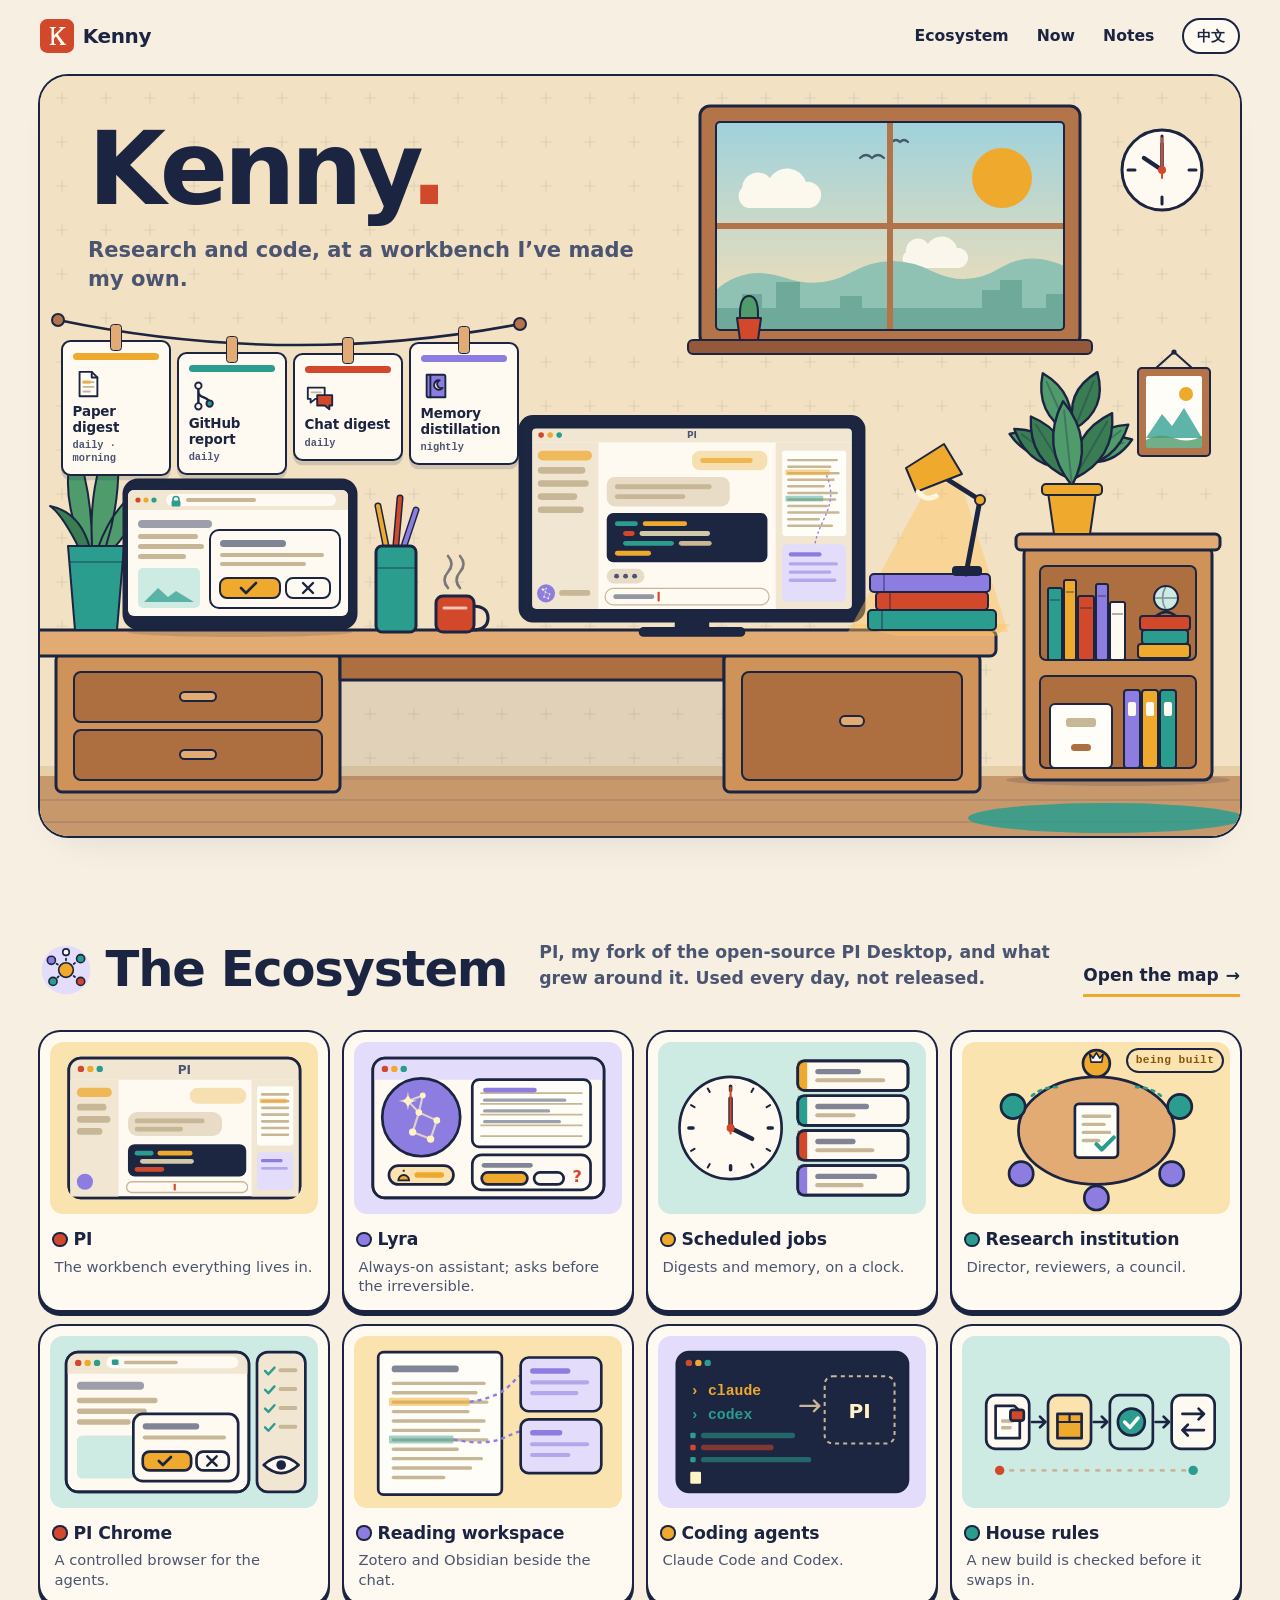
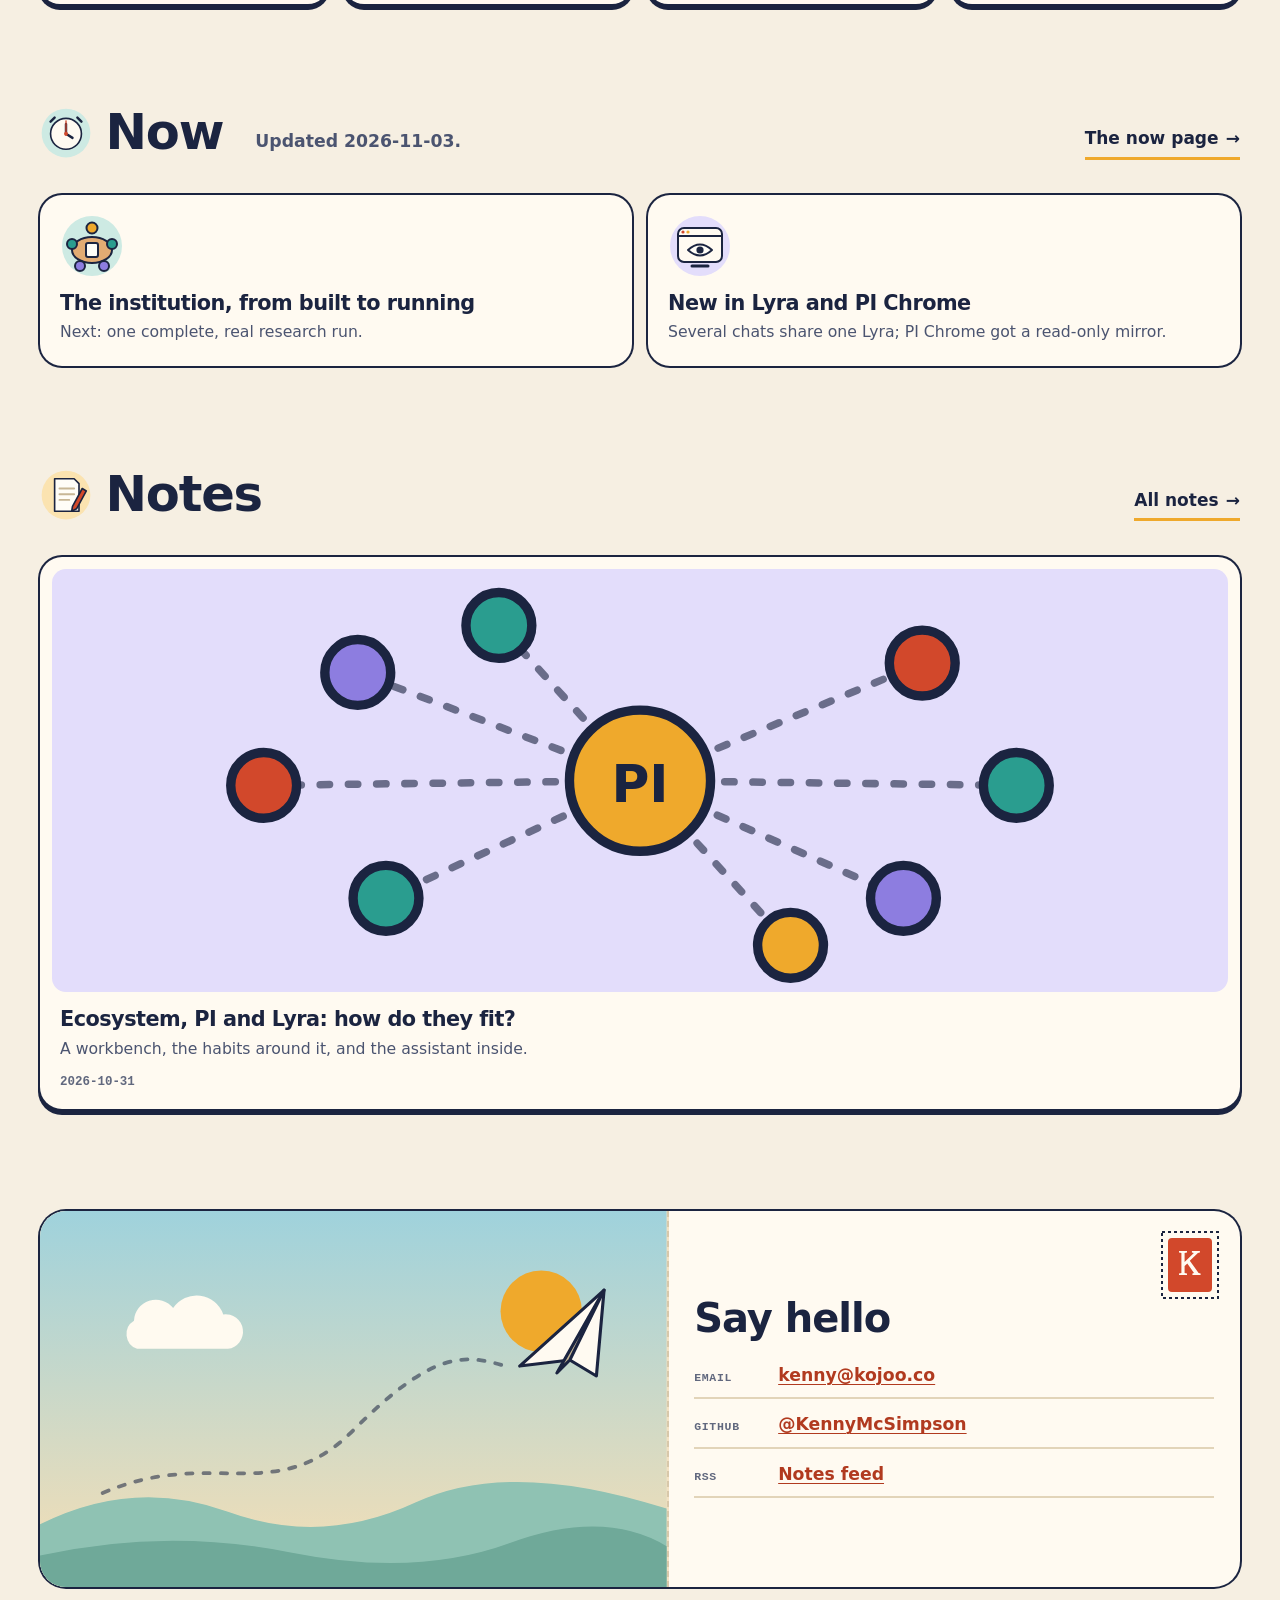
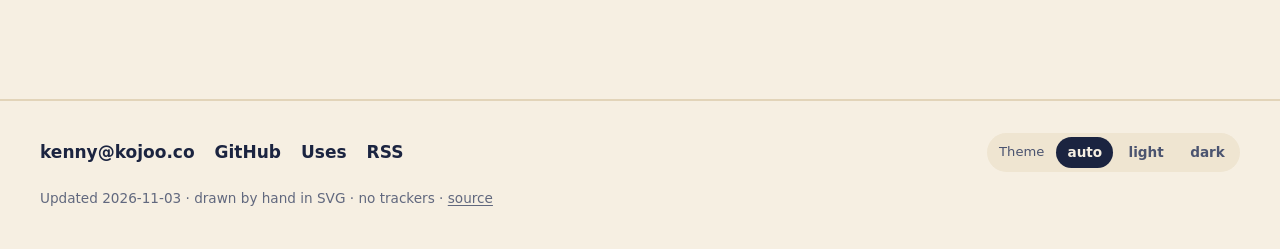
==== commit 17cbb0ba: "Remove PR metrics and promotional contribution displays" ====
--- a/index.html
+++ b/index.html
@@ -4,14 +4,14 @@
   <meta charset="utf-8">
   <meta name="viewport" content="width=device-width, initial-scale=1">
   <title>Kenny</title>
-  <meta name="description" content="Kenny does research and writes code in PI, a desktop AI workbench he has made his own, and sends small fixes upstream. 研究、代码，以及一个每天在用的 AI 工作台。">
+  <meta name="description" content="Kenny does research and writes code in PI, a desktop AI workbench he has made his own. 研究、代码，以及一个每天在用的 AI 工作台。">
   <meta name="color-scheme" content="light dark">
   <meta name="theme-color" content="#f6efe2" media="(prefers-color-scheme: light)">
   <meta name="theme-color" content="#0d1628" media="(prefers-color-scheme: dark)">
   <link rel="canonical" href="https://kennymcsimpson.github.io/">
   <meta property="og:type" content="website">
   <meta property="og:title" content="Kenny">
-  <meta property="og:description" content="Kenny does research and writes code in PI, a desktop AI workbench he has made his own, and sends small fixes upstream. 研究、代码，以及一个每天在用的 AI 工作台。">
+  <meta property="og:description" content="Kenny does research and writes code in PI, a desktop AI workbench he has made his own. 研究、代码，以及一个每天在用的 AI 工作台。">
   <meta property="og:url" content="https://kennymcsimpson.github.io/">
   <link rel="icon" href="/assets/favicon.svg" type="image/svg+xml">
   <link rel="alternate" type="application/rss+xml" title="Kenny — Notes" href="/feed.xml">
@@ -25,7 +25,7 @@
     <a class="wordmark" href="/"><svg class="seal" viewBox="4 4 56 56" aria-hidden="true" focusable="false"><rect x="4" y="4" width="56" height="56" rx="12"/><path d="M20 17h10v1.8l-3 .6v11.3l11.6-11.2-2.6-.7V17h10v1.8l-2.6.6-10.1 9.7 11 15.3 2.6.7V47H36.7v-1.8l2-.6-8.4-11.9-3.3 3.1v8.8l3 .6V47H20v-1.8l3-.6V19.4l-3-.6z"/></svg>Kenny</a>
     <nav class="site-nav" aria-label="Site">
       <a href="/ecosystem/">Ecosystem</a>
-      <a href="/contributions/"><span data-l="en">Open source</span><span data-l="zh" lang="zh-CN">开源</span></a>
+
       <a href="/now/"><span data-l="en">Now</span><span data-l="zh" lang="zh-CN">此刻</span></a>
       <a href="/notes/"><span data-l="en">Notes</span><span data-l="zh" lang="zh-CN">手记</span></a>
     </nav>
@@ -360,165 +360,16 @@
       </ul>
     </section>
 
-    <section class="sec wrap" id="contributions" aria-labelledby="oss-h">
-      <div class="sec-head">
-        <div class="t"><svg viewBox="0 0 64 64" class="art sticker" aria-hidden="true" focusable="false"><circle cx="32" cy="32" r="30" class="f-amber-soft"/><path d="M20 14v36M20 26c0 10 24 6 24 18" class="nf s-out" stroke-width="3.2" stroke-linecap="round"/><circle cx="20" cy="14" r="6" class="f-teal o2"/><circle cx="20" cy="50" r="6" class="f-teal o2"/><circle cx="44" cy="46" r="6" class="f-verm o2"/><path d="M40 18l4 4l8-8" class="nf s-teal" stroke-width="3" stroke-linecap="round" stroke-linejoin="round"/></svg><h2 id="oss-h"><span data-l="en">Small fixes, sent upstream</span><span data-l="zh" lang="zh-CN">小修复，交回上游</span></h2></div>
-        <p data-l="en">Hit a bug, reproduce it, test it, fix it, send it back.</p><p data-l="zh" lang="zh-CN">踩到 bug，复现，写测试，修好，交回去。</p>
-        <a class="go" href="/contributions/"><span data-l="en">All 41 PRs</span><span data-l="zh" lang="zh-CN">全部 41 个 PR</span></a>
-      </div>
-      <ul class="stats">
-        <li class="stat" style="--tone:var(--amber-soft);--tone-ink:var(--amber-ink)"><b>41</b><span><span data-l="en">pull requests merged</span><span data-l="zh" lang="zh-CN">个 PR 已合并</span></span></li>
-        <li class="stat" style="--tone:var(--teal-soft);--tone-ink:var(--teal-ink)"><b>37</b><span><span data-l="en">repositories</span><span data-l="zh" lang="zh-CN">个仓库</span></span></li>
-        <li class="stat" style="--tone:var(--lav-soft);--tone-ink:var(--lav-ink)"><b>21</b><span><span data-l="en">organisations, plus 10 individual projects</span><span data-l="zh" lang="zh-CN">个组织，另有 10 个个人项目</span></span></li>
-        <li class="stat" style="--tone:var(--verm-soft);--tone-ink:var(--verm-ink)"><b>40</b><span><span data-l="en">of them in October</span><span data-l="zh" lang="zh-CN">个在十月</span></span></li>
-      </ul>
-      <div class="board">
-        <div class="board-head"><h3><span data-l="en">Where they landed</span><span data-l="zh" lang="zh-CN">落在了哪里</span></h3><p data-l="en">31 owners · hover, focus or tap a logo</p><p data-l="zh" lang="zh-CN">31 个所有者 · 悬停、聚焦或点按头像</p></div>
-        <ul class="wall">
-        <li class="logo">
-          <button type="button" aria-expanded="false"><span class="n" aria-hidden="true">4</span><span class="av" aria-hidden="true">H<img src="https://avatars.githubusercontent.com/u/118165258?s=120&v=4" alt="" width="60" height="60" decoding="async" style="position:absolute;inset:0"></span><span class="who">HKUDS</span><span class="sr-only"><span data-l="en">, 4 merged pull requests</span><span data-l="zh" lang="zh-CN">，4 个已合并 PR</span></span></button>
-          <div class="pop"><strong>HKUDS · Data Intelligence Lab@HKU</strong><ul><li><a href="https://github.com/HKUDS/nanobot/pull/6013" rel="noopener"><b>nanobot #6013</b><span>Use JSON equality for enum validation</span></a></li><li><a href="https://github.com/HKUDS/DeepCode/pull/253" rel="noopener"><b>DeepCode #253</b><span>Preserve non-LF characters in structured diffs</span></a></li><li><a href="https://github.com/HKUDS/DeepTutor/pull/1790" rel="noopener"><b>DeepTutor #1790</b><span>Allow editing legacy objective counts</span></a></li><li><a href="https://github.com/HKUDS/RAG-Anything/pull/379" rel="noopener"><b>RAG-Anything #379</b><span>Keep literal Markdown images in text</span></a></li></ul></div>
-        </li>
-        <li class="logo">
-          <button type="button" aria-expanded="false"><span class="n" aria-hidden="true">3</span><span class="av" aria-hidden="true">J<img src="https://avatars.githubusercontent.com/u/99960777?s=120&v=4" alt="" width="60" height="60" decoding="async" style="position:absolute;inset:0"></span><span class="who">jmespath-community</span><span class="sr-only"><span data-l="en">, 3 merged pull requests</span><span data-l="zh" lang="zh-CN">，3 个已合并 PR</span></span></button>
-          <div class="pop"><strong>jmespath-community</strong><ul><li><a href="https://github.com/jmespath-community/typescript-jmespath/pull/110" rel="noopener"><b>typescript-jmespath #110</b><span>Keep empty strided slices empty</span></a></li><li><a href="https://github.com/jmespath-community/typescript-jmespath/pull/104" rel="noopener"><b>typescript-jmespath #104</b><span>Reject repeated numbers in slice components</span></a></li><li><a href="https://github.com/jmespath-community/typescript-jmespath/pull/100" rel="noopener"><b>typescript-jmespath #100</b><span>Run CLI artifact checks without shell quoting</span></a></li></ul></div>
-        </li>
-        <li class="logo">
-          <button type="button" aria-expanded="false"><span class="n" aria-hidden="true">2</span><span class="av" aria-hidden="true">T<img src="https://avatars.githubusercontent.com/u/20345659?s=120&v=4" alt="" width="60" height="60" decoding="async" style="position:absolute;inset:0"></span><span class="who">tox-dev</span><span class="sr-only"><span data-l="en">, 2 merged pull requests</span><span data-l="zh" lang="zh-CN">，2 个已合并 PR</span></span></button>
-          <div class="pop"><strong>tox-dev · tox development team</strong><ul><li><a href="https://github.com/tox-dev/filelock/pull/875" rel="noopener"><b>filelock #875</b><span>Check a closed descriptor by errno</span></a></li><li><a href="https://github.com/tox-dev/platformdirs/pull/640" rel="noopener"><b>platformdirs #640</b><span>Honor overridden iter_*_paths in find</span></a></li></ul></div>
-        </li>
-        <li class="logo">
-          <button type="button" aria-expanded="false"><span class="n" aria-hidden="true">2</span><span class="av" aria-hidden="true">S<img src="https://avatars.githubusercontent.com/u/184196?s=120&v=4" alt="" width="60" height="60" decoding="async" style="position:absolute;inset:0"></span><span class="who">stefankoegl</span><span class="sr-only"><span data-l="en">, 2 merged pull requests</span><span data-l="zh" lang="zh-CN">，2 个已合并 PR</span></span></button>
-          <div class="pop"><strong>stefankoegl · Stefan Kögl</strong><ul><li><a href="https://github.com/stefankoegl/python-json-patch/pull/238" rel="noopener"><b>python-json-patch #238</b><span>Use UTF-8 for JSON command-line file I/O</span></a></li><li><a href="https://github.com/stefankoegl/python-json-pointer/pull/95" rel="noopener"><b>python-json-pointer #95</b><span>Read CLI JSON and pointer files as UTF-8</span></a></li></ul></div>
-        </li>
-        <li class="logo">
-          <button type="button" aria-expanded="false"><span class="n" aria-hidden="true">2</span><span class="av" aria-hidden="true">L<img src="https://avatars.githubusercontent.com/u/292754346?s=120&v=4" alt="" width="60" height="60" decoding="async" style="position:absolute;inset:0"></span><span class="who">latent-spaces</span><span class="sr-only"><span data-l="en">, 2 merged pull requests</span><span data-l="zh" lang="zh-CN">，2 个已合并 PR</span></span></button>
-          <div class="pop"><strong>latent-spaces · Latent Spaces</strong><ul><li><a href="https://github.com/latent-spaces/brag/pull/55" rel="noopener"><b>brag #55</b><span>Require contrast audit coverage before rendering</span></a></li><li><a href="https://github.com/latent-spaces/brag/pull/48" rel="noopener"><b>brag #48</b><span>Quote optional audio map in poster command</span></a></li></ul></div>
-        </li>
-        <li class="logo">
-          <button type="button" aria-expanded="false"><span class="n" aria-hidden="true">2</span><span class="av" aria-hidden="true">G<img src="https://avatars.githubusercontent.com/u/242390443?s=120&v=4" alt="" width="60" height="60" decoding="async" style="position:absolute;inset:0"></span><span class="who">genspark-ai</span><span class="sr-only"><span data-l="en">, 2 merged pull requests</span><span data-l="zh" lang="zh-CN">，2 个已合并 PR</span></span></button>
-          <div class="pop"><strong>genspark-ai</strong><ul><li><a href="https://github.com/genspark-ai/genoffice/pull/1945" rel="noopener"><b>genoffice #1945</b><span>Distinguish literal quotes in XLSX number formats</span></a></li><li><a href="https://github.com/genspark-ai/genoffice/pull/1888" rel="noopener"><b>genoffice #1888</b><span>Handle literal semicolons in XLSX formats</span></a></li></ul></div>
-        </li>
-        <li class="logo">
-          <button type="button" aria-expanded="false"><span class="n" aria-hidden="true">2</span><span class="av" aria-hidden="true">T<img src="https://avatars.githubusercontent.com/u/18461506?s=120&v=4" alt="" width="60" height="60" decoding="async" style="position:absolute;inset:0"></span><span class="who">Tencent</span><span class="sr-only"><span data-l="en">, 2 merged pull requests</span><span data-l="zh" lang="zh-CN">，2 个已合并 PR</span></span></button>
-          <div class="pop"><strong>Tencent</strong><ul><li><a href="https://github.com/Tencent/BrowserSkill/pull/403" rel="noopener"><b>BrowserSkill #403</b><span>Avoid fetching nonexistent overlay CSS</span></a></li><li><a href="https://github.com/Tencent/WeKnora/pull/3930" rel="noopener"><b>WeKnora #3930</b><span>Close legacy chat responses on HTTP errors</span></a></li></ul></div>
-        </li>
-        <li class="logo">
-          <button type="button" aria-expanded="false"><span class="av" aria-hidden="true">N<img src="https://avatars.githubusercontent.com/u/180004567?s=120&v=4" alt="" width="60" height="60" decoding="async" style="position:absolute;inset:0"></span><span class="who">NianJiuZst</span><span class="sr-only"><span data-l="en">, 1 merged pull request</span><span data-l="zh" lang="zh-CN">，1 个已合并 PR</span></span></button>
-          <div class="pop"><strong>NianJiuZst · NianJiu</strong><ul><li><a href="https://github.com/NianJiuZst/CodeGraph-Rust/pull/5" rel="noopener"><b>CodeGraph-Rust #5</b><span>Preserve TypeScript initializer types through satisfies</span></a></li></ul></div>
-        </li>
-        <li class="logo">
-          <button type="button" aria-expanded="false"><span class="av" aria-hidden="true">C<img src="https://avatars.githubusercontent.com/u/2126043?s=120&v=4" alt="" width="60" height="60" decoding="async" style="position:absolute;inset:0"></span><span class="who">cpburnz</span><span class="sr-only"><span data-l="en">, 1 merged pull request</span><span data-l="zh" lang="zh-CN">，1 个已合并 PR</span></span></button>
-          <div class="pop"><strong>cpburnz · Caleb P. Burns</strong><ul><li><a href="https://github.com/cpburnz/python-pathspec/pull/170" rel="noopener"><b>python-pathspec #170</b><span>Handle escaped internal separators in gitignore patterns</span></a></li></ul></div>
-        </li>
-        <li class="logo">
-          <button type="button" aria-expanded="false"><span class="av" aria-hidden="true">P<img src="https://avatars.githubusercontent.com/u/17161025?s=120&v=4" alt="" width="60" height="60" decoding="async" style="position:absolute;inset:0"></span><span class="who">python-cmd2</span><span class="sr-only"><span data-l="en">, 1 merged pull request</span><span data-l="zh" lang="zh-CN">，1 个已合并 PR</span></span></button>
-          <div class="pop"><strong>python-cmd2</strong><ul><li><a href="https://github.com/python-cmd2/cmd2/pull/1793" rel="noopener"><b>cmd2 #1793</b><span>Keep direct window title errors with their caller</span></a></li></ul></div>
-        </li>
-        <li class="logo">
-          <button type="button" aria-expanded="false"><span class="av" aria-hidden="true">P<img src="https://avatars.githubusercontent.com/u/41684996?s=120&v=4" alt="" width="60" height="60" decoding="async" style="position:absolute;inset:0"></span><span class="who">petl-developers</span><span class="sr-only"><span data-l="en">, 1 merged pull request</span><span data-l="zh" lang="zh-CN">，1 个已合并 PR</span></span></button>
-          <div class="pop"><strong>petl-developers · PETL developers</strong><ul><li><a href="https://github.com/petl-developers/petl/pull/769" rel="noopener"><b>petl #769</b><span>Handle detached standard stream buffers during import</span></a></li></ul></div>
-        </li>
-        <li class="logo">
-          <button type="button" aria-expanded="false"><span class="av" aria-hidden="true">A<img src="https://avatars.githubusercontent.com/u/153782766?s=120&v=4" alt="" width="60" height="60" decoding="async" style="position:absolute;inset:0"></span><span class="who">alphaXiv</span><span class="sr-only"><span data-l="en">, 1 merged pull request</span><span data-l="zh" lang="zh-CN">，1 个已合并 PR</span></span></button>
-          <div class="pop"><strong>alphaXiv</strong><ul><li><a href="https://github.com/alphaXiv/OpenResearch/pull/595" rel="noopener"><b>OpenResearch #595</b><span>Decode reserved characters in chat file links</span></a></li></ul></div>
-        </li>
-        <li class="logo">
-          <button type="button" aria-expanded="false"><span class="av" aria-hidden="true">P<img src="https://avatars.githubusercontent.com/u/48722593?s=120&v=4" alt="" width="60" height="60" decoding="async" style="position:absolute;inset:0"></span><span class="who">python-poetry</span><span class="sr-only"><span data-l="en">, 1 merged pull request</span><span data-l="zh" lang="zh-CN">，1 个已合并 PR</span></span></button>
-          <div class="pop"><strong>python-poetry · Poetry</strong><ul><li><a href="https://github.com/python-poetry/tomlkit/pull/681" rel="noopener"><b>tomlkit #681</b><span>Keep the Python 3.9 Linux job on Ubuntu 24.04</span></a></li></ul></div>
-        </li>
-        <li class="logo">
-          <button type="button" aria-expanded="false"><span class="av" aria-hidden="true">K<img src="https://avatars.githubusercontent.com/u/521891?s=120&v=4" alt="" width="60" height="60" decoding="async" style="position:absolute;inset:0"></span><span class="who">kayak</span><span class="sr-only"><span data-l="en">, 1 merged pull request</span><span data-l="zh" lang="zh-CN">，1 个已合并 PR</span></span></button>
-          <div class="pop"><strong>kayak · KAYAK</strong><ul><li><a href="https://github.com/kayak/pypika/pull/3546" rel="noopener"><b>pypika #3546</b><span>Quote IP address values in generated SQL</span></a></li></ul></div>
-        </li>
-        <li class="logo">
-          <button type="button" aria-expanded="false"><span class="av" aria-hidden="true">D<img src="https://avatars.githubusercontent.com/u/1251349?s=120&v=4" alt="" width="60" height="60" decoding="async" style="position:absolute;inset:0"></span><span class="who">dgilland</span><span class="sr-only"><span data-l="en">, 1 merged pull request</span><span data-l="zh" lang="zh-CN">，1 个已合并 PR</span></span></button>
-          <div class="pop"><strong>dgilland · Derrick Gilland</strong><ul><li><a href="https://github.com/dgilland/pydash/pull/370" rel="noopener"><b>pydash #370</b><span>Compare literal dictionary keys in is_equal_with</span></a></li></ul></div>
-        </li>
-        <li class="logo">
-          <button type="button" aria-expanded="false"><span class="av" aria-hidden="true">B<img src="https://avatars.githubusercontent.com/u/6240170?s=120&v=4" alt="" width="60" height="60" decoding="async" style="position:absolute;inset:0"></span><span class="who">bw2</span><span class="sr-only"><span data-l="en">, 1 merged pull request</span><span data-l="zh" lang="zh-CN">，1 个已合并 PR</span></span></button>
-          <div class="pop"><strong>bw2 · Ben Weisburd</strong><ul><li><a href="https://github.com/bw2/ConfigArgParse/pull/363" rel="noopener"><b>ConfigArgParse #363</b><span>Respect -- when detecting command-line overrides</span></a></li></ul></div>
-        </li>
-        <li class="logo">
-          <button type="button" aria-expanded="false"><span class="av" aria-hidden="true">S<img src="https://avatars.githubusercontent.com/u/13306152?s=120&v=4" alt="" width="60" height="60" decoding="async" style="position:absolute;inset:0"></span><span class="who">simple-statistics</span><span class="sr-only"><span data-l="en">, 1 merged pull request</span><span data-l="zh" lang="zh-CN">，1 个已合并 PR</span></span></button>
-          <div class="pop"><strong>simple-statistics · simple statistics</strong><ul><li><a href="https://github.com/simple-statistics/simple-statistics/pull/881" rel="noopener"><b>simple-statistics #881</b><span>Return zero silhouettes for coincident clusters</span></a></li></ul></div>
-        </li>
-        <li class="logo">
-          <button type="button" aria-expanded="false"><span class="av" aria-hidden="true">A<img src="https://avatars.githubusercontent.com/u/18664166?s=120&v=4" alt="" width="60" height="60" decoding="async" style="position:absolute;inset:0"></span><span class="who">axuno</span><span class="sr-only"><span data-l="en">, 1 merged pull request</span><span data-l="zh" lang="zh-CN">，1 个已合并 PR</span></span></button>
-          <div class="pop"><strong>axuno</strong><ul><li><a href="https://github.com/axuno/SmartFormat/pull/536" rel="noopener"><b>SmartFormat #536</b><span>Add Uzbek and Kyrgyz plural rules</span></a></li></ul></div>
-        </li>
-        <li class="logo">
-          <button type="button" aria-expanded="false"><span class="av" aria-hidden="true">P<img src="https://avatars.githubusercontent.com/u/8441312?s=120&v=4" alt="" width="60" height="60" decoding="async" style="position:absolute;inset:0"></span><span class="who">pillarjs</span><span class="sr-only"><span data-l="en">, 1 merged pull request</span><span data-l="zh" lang="zh-CN">，1 个已合并 PR</span></span></button>
-          <div class="pop"><strong>pillarjs</strong><ul><li><a href="https://github.com/pillarjs/iconv-lite/pull/427" rel="noopener"><b>iconv-lite #427</b><span>Preserve caller options in UTF-16 and UTF-32 auto encoders</span></a></li></ul></div>
-        </li>
-        <li class="logo">
-          <button type="button" aria-expanded="false"><span class="av" aria-hidden="true">S<img src="https://avatars.githubusercontent.com/u/11528142?s=120&v=4" alt="" width="60" height="60" decoding="async" style="position:absolute;inset:0"></span><span class="who">scott-griffiths</span><span class="sr-only"><span data-l="en">, 1 merged pull request</span><span data-l="zh" lang="zh-CN">，1 个已合并 PR</span></span></button>
-          <div class="pop"><strong>scott-griffiths · Scott Griffiths</strong><ul><li><a href="https://github.com/scott-griffiths/bitstring/pull/370" rel="noopener"><b>bitstring #370</b><span>Fix extended slice assignment from arrays sharing data</span></a></li></ul></div>
-        </li>
-        <li class="logo">
-          <button type="button" aria-expanded="false"><span class="av" aria-hidden="true">A<img src="https://avatars.githubusercontent.com/u/3710007?s=120&v=4" alt="" width="60" height="60" decoding="async" style="position:absolute;inset:0"></span><span class="who">andrewyng</span><span class="sr-only"><span data-l="en">, 1 merged pull request</span><span data-l="zh" lang="zh-CN">，1 个已合并 PR</span></span></button>
-          <div class="pop"><strong>andrewyng · Andrew Ng</strong><ul><li><a href="https://github.com/andrewyng/openworker/pull/724" rel="noopener"><b>openworker #724</b><span>Omit incomplete trajectory cost totals</span></a></li></ul></div>
-        </li>
-        <li class="logo">
-          <button type="button" aria-expanded="false"><span class="av" aria-hidden="true">J<img src="https://avatars.githubusercontent.com/u/57536?s=120&v=4" alt="" width="60" height="60" decoding="async" style="position:absolute;inset:0"></span><span class="who">jfhbrook</span><span class="sr-only"><span data-l="en">, 1 merged pull request</span><span data-l="zh" lang="zh-CN">，1 个已合并 PR</span></span></button>
-          <div class="pop"><strong>jfhbrook · Josh Holbrook</strong><ul><li><a href="https://github.com/jfhbrook/pyee/pull/223" rel="noopener"><b>pyee #223</b><span>Ignore canceled executor futures in completion callbacks</span></a></li></ul></div>
-        </li>
-        <li class="logo">
-          <button type="button" aria-expanded="false"><span class="av" aria-hidden="true">S<img src="https://avatars.githubusercontent.com/u/602889?s=120&v=4" alt="" width="60" height="60" decoding="async" style="position:absolute;inset:0"></span><span class="who">simplejson</span><span class="sr-only"><span data-l="en">, 1 merged pull request</span><span data-l="zh" lang="zh-CN">，1 个已合并 PR</span></span></button>
-          <div class="pop"><strong>simplejson</strong><ul><li><a href="https://github.com/simplejson/simplejson/pull/397" rel="noopener"><b>simplejson #397</b><span>Read UTF-8 files correctly in simplejson.tool</span></a></li></ul></div>
-        </li>
-        <li class="logo">
-          <button type="button" aria-expanded="false"><span class="av" aria-hidden="true">O<img src="https://avatars.githubusercontent.com/u/290567599?s=120&v=4" alt="" width="60" height="60" decoding="async" style="position:absolute;inset:0"></span><span class="who">opensandbox-group</span><span class="sr-only"><span data-l="en">, 1 merged pull request</span><span data-l="zh" lang="zh-CN">，1 个已合并 PR</span></span></button>
-          <div class="pop"><strong>opensandbox-group</strong><ul><li><a href="https://github.com/opensandbox-group/OpenSandbox/pull/2226" rel="noopener"><b>OpenSandbox #2226</b><span>Preserve the first SSE event after a UTF-8 BOM</span></a></li></ul></div>
-        </li>
-        <li class="logo">
-          <button type="button" aria-expanded="false"><span class="av" aria-hidden="true">M<img src="https://avatars.githubusercontent.com/u/6154722?s=120&v=4" alt="" width="60" height="60" decoding="async" style="position:absolute;inset:0"></span><span class="who">microsoft</span><span class="sr-only"><span data-l="en">, 1 merged pull request</span><span data-l="zh" lang="zh-CN">，1 个已合并 PR</span></span></button>
-          <div class="pop"><strong>microsoft · Microsoft</strong><ul><li><a href="https://github.com/microsoft/SkillOpt/pull/304" rel="noopener"><b>SkillOpt #304</b><span>Preserve config limits across encoding upgrades</span></a></li></ul></div>
-        </li>
-        <li class="logo">
-          <button type="button" aria-expanded="false"><span class="av" aria-hidden="true">A<img src="https://avatars.githubusercontent.com/u/276468590?s=120&v=4" alt="" width="60" height="60" decoding="async" style="position:absolute;inset:0"></span><span class="who">ApodexAI</span><span class="sr-only"><span data-l="en">, 1 merged pull request</span><span data-l="zh" lang="zh-CN">，1 个已合并 PR</span></span></button>
-          <div class="pop"><strong>ApodexAI · Apodex</strong><ul><li><a href="https://github.com/ApodexAI/FrontierAgent/pull/65" rel="noopener"><b>FrontierAgent #65</b><span>Parse quoted and extended response filenames</span></a></li></ul></div>
-        </li>
-        <li class="logo">
-          <button type="button" aria-expanded="false"><span class="av" aria-hidden="true">S<img src="https://avatars.githubusercontent.com/u/77180927?s=120&v=4" alt="" width="60" height="60" decoding="async" style="position:absolute;inset:0"></span><span class="who">sansan0</span><span class="sr-only"><span data-l="en">, 1 merged pull request</span><span data-l="zh" lang="zh-CN">，1 个已合并 PR</span></span></button>
-          <div class="pop"><strong>sansan0 · sansan</strong><ul><li><a href="https://github.com/sansan0/TrendRadar/pull/1229" rel="noopener"><b>TrendRadar #1229</b><span>Preserve offsets in fractional ISO timestamps</span></a></li></ul></div>
-        </li>
-        <li class="logo">
-          <button type="button" aria-expanded="false"><span class="av" aria-hidden="true">S<img src="https://avatars.githubusercontent.com/u/166034225?s=120&v=4" alt="" width="60" height="60" decoding="async" style="position:absolute;inset:0"></span><span class="who">simonlin1212</span><span class="sr-only"><span data-l="en">, 1 merged pull request</span><span data-l="zh" lang="zh-CN">，1 个已合并 PR</span></span></button>
-          <div class="pop"><strong>simonlin1212 · Simon Lin</strong><ul><li><a href="https://github.com/simonlin1212/a-stock-data/pull/58" rel="noopener"><b>a-stock-data #58</b><span>Avoid zero digestion years for non-growing earnings</span></a></li></ul></div>
-        </li>
-        <li class="logo">
-          <button type="button" aria-expanded="false"><span class="av" aria-hidden="true">G<img src="https://avatars.githubusercontent.com/u/169361500?s=120&v=4" alt="" width="60" height="60" decoding="async" style="position:absolute;inset:0"></span><span class="who">gosimfoundation</span><span class="sr-only"><span data-l="en">, 1 merged pull request</span><span data-l="zh" lang="zh-CN">，1 个已合并 PR</span></span></button>
-          <div class="pop"><strong>gosimfoundation · GOSIM Foundation</strong><ul><li><a href="https://github.com/gosimfoundation/hackathon-survey26/pull/332" rel="noopener"><b>hackathon-survey26 #332</b><span>Prevent invalidated requests from refilling the cache</span></a></li></ul></div>
-        </li>
-        <li class="logo">
-          <button type="button" aria-expanded="false"><span class="av" aria-hidden="true">H<img src="https://avatars.githubusercontent.com/u/25720743?s=120&v=4" alt="" width="60" height="60" decoding="async" style="position:absolute;inset:0"></span><span class="who">huggingface</span><span class="sr-only"><span data-l="en">, 1 merged pull request</span><span data-l="zh" lang="zh-CN">，1 个已合并 PR</span></span></button>
-          <div class="pop"><strong>huggingface · Hugging Face</strong><ul><li><a href="https://github.com/huggingface/datasets/pull/8737" rel="noopener"><b>datasets #8737</b><span>Decode remote NIfTI files through the bytes path</span></a></li></ul></div>
-        </li>
-        <li class="logo">
-          <button type="button" aria-expanded="false"><span class="av" aria-hidden="true">B<img src="https://avatars.githubusercontent.com/u/4158466?s=120&v=4" alt="" width="60" height="60" decoding="async" style="position:absolute;inset:0"></span><span class="who">bytedance</span><span class="sr-only"><span data-l="en">, 1 merged pull request</span><span data-l="zh" lang="zh-CN">，1 个已合并 PR</span></span></button>
-          <div class="pop"><strong>bytedance · Bytedance Inc.</strong><ul><li><a href="https://github.com/bytedance/deer-flow/pull/6194" rel="noopener"><b>deer-flow #6194</b><span>Exclude indented bold lines from outlines</span></a></li></ul></div>
-        </li>
-        </ul>
-      </div>
-      <div class="board">
-        <div class="board-head"><h3><span data-l="en">Merged, day by day</span><span data-l="zh" lang="zh-CN">按天合并</span></h3><p data-l="en">Oct 4 – Nov 2, 2026 · each square is one PR</p><p data-l="zh" lang="zh-CN">2026 年 10月4日 – 11月2日 · 一格一个 PR</p></div>
-        <p class="sr-only"><span data-l="en">41 pull requests merged between Oct 4 and Nov 2; the busiest day was Oct 24, with 8.</span><span data-l="zh" lang="zh-CN">10月4日 到 11月2日 合并了 41 个 PR；最多的一天是 10月24日，8 个。</span></p>
-        <ol class="tl" style="--days:30" aria-hidden="true"><li class="wk" data-en="Oct 4" data-zh="10月4日"><i style="--c:var(--amber)" title="bytedance/deer-flow #6194"></i></li><li><i style="--c:var(--amber)" title="HKUDS/RAG-Anything #379"></i><i style="--c:var(--teal)" title="huggingface/datasets #8737"></i></li><li><i style="--c:var(--amber)" title="genspark-ai/genoffice #1888"></i><i style="--c:var(--amber)" title="gosimfoundation/hackathon-survey26 #332"></i><i style="--c:var(--amber)" title="latent-spaces/brag #48"></i></li><li><i style="--c:var(--amber)" title="Tencent/WeKnora #3930"></i><i style="--c:var(--amber)" title="HKUDS/DeepTutor #1790"></i></li><li></li><li><i style="--c:var(--amber)" title="Tencent/BrowserSkill #403"></i></li><li></li><li class="wk" data-en="Oct 11" data-zh="10月11日"><i style="--c:var(--amber)" title="simonlin1212/a-stock-data #58"></i></li><li><i style="--c:var(--amber)" title="HKUDS/DeepCode #253"></i><i style="--c:var(--amber)" title="genspark-ai/genoffice #1945"></i></li><li><i style="--c:var(--amber)" title="sansan0/TrendRadar #1229"></i></li><li><i style="--c:var(--amber)" title="ApodexAI/FrontierAgent #65"></i></li><li></li><li></li><li><i style="--c:var(--amber)" title="microsoft/SkillOpt #304"></i></li><li class="wk" data-en="Oct 18" data-zh="10月18日"><i style="--c:var(--amber)" title="HKUDS/nanobot #6013"></i></li><li></li><li></li><li></li><li></li><li><i style="--c:var(--amber)" title="latent-spaces/brag #55"></i></li><li><i style="--c:var(--amber)" title="opensandbox-group/OpenSandbox #2226"></i><i style="--c:var(--teal)" title="stefankoegl/python-json-patch #238"></i><i style="--c:var(--teal)" title="stefankoegl/python-json-pointer #95"></i><i style="--c:var(--teal)" title="simplejson/simplejson #397"></i><i style="--c:var(--lav)" title="jmespath-community/typescript-jmespath #110"></i><i style="--c:var(--lav)" title="jmespath-community/typescript-jmespath #104"></i><i style="--c:var(--lav)" title="jfhbrook/pyee #223"></i><i style="--c:var(--lav)" title="jmespath-community/typescript-jmespath #100"></i></li><li class="wk" data-en="Oct 25" data-zh="10月25日"><i style="--c:var(--amber)" title="andrewyng/openworker #724"></i><i style="--c:var(--teal)" title="scott-griffiths/bitstring #370"></i><i style="--c:var(--teal)" title="pillarjs/iconv-lite #427"></i><i style="--c:var(--teal)" title="axuno/SmartFormat #536"></i></li><li><i style="--c:var(--teal)" title="simple-statistics/simple-statistics #881"></i></li><li><i style="--c:var(--lav)" title="bw2/ConfigArgParse #363"></i><i style="--c:var(--lav)" title="dgilland/pydash #370"></i><i style="--c:var(--lav)" title="kayak/pypika #3546"></i><i style="--c:var(--lav)" title="python-poetry/tomlkit #681"></i></li><li><i style="--c:var(--amber)" title="alphaXiv/OpenResearch #595"></i><i style="--c:var(--teal)" title="petl-developers/petl #769"></i><i style="--c:var(--lav)" title="tox-dev/filelock #875"></i><i style="--c:var(--lav)" title="tox-dev/platformdirs #640"></i></li><li><i style="--c:var(--lav)" title="python-cmd2/cmd2 #1793"></i><i style="--c:var(--lav)" title="cpburnz/python-pathspec #170"></i></li><li></li><li></li><li class="wk" data-en="Nov 1" data-zh="11月1日"></li><li><i style="--c:var(--amber)" title="NianJiuZst/CodeGraph-Rust #5"></i></li></ol>
-        <div class="tl-foot"><ul class="keys"><li style="--c:var(--amber)"><span data-l="en">AI apps &amp; tools</span><span data-l="zh" lang="zh-CN">AI 应用与工具</span> · 20</li><li style="--c:var(--teal)"><span data-l="en">Data &amp; encodings</span><span data-l="zh" lang="zh-CN">数据与编码</span> · 9</li><li style="--c:var(--lav)"><span data-l="en">Libraries &amp; tooling</span><span data-l="zh" lang="zh-CN">库与开发工具</span> · 12</li></ul><span><span data-l="en">Busiest: Oct 24, 8 merged</span><span data-l="zh" lang="zh-CN">最多的一天：10月24日，8 个</span></span></div>
-      </div>
-    </section>
-
     <section class="sec wrap" id="now" aria-labelledby="now-h">
       <div class="sec-head">
         <div class="t"><svg viewBox="0 0 64 64" class="art sticker" aria-hidden="true" focusable="false"><circle cx="32" cy="32" r="30" class="f-teal-soft"/><circle cx="32" cy="33" r="19" class="f-card o2"/><path d="M32 33V21M32 33l8 5" class="nf s-out" stroke-width="3" stroke-linecap="round"/><path d="M32 35V17" class="nf s-verm a-tick" stroke-width="1.6" stroke-linecap="round" style="transform-origin:32px 33px"/><circle cx="32" cy="33" r="2.4" class="f-verm"/><path d="M18 13l-5 5M46 13l5 5" class="nf s-out" stroke-width="3" stroke-linecap="round"/></svg><h2 id="now-h"><span data-l="en">Now</span><span data-l="zh" lang="zh-CN">此刻</span></h2></div>
         <p data-l="en">Updated 2026-11-03.</p><p data-l="zh" lang="zh-CN">更新于 2026-11-03。</p>
         <a class="go" href="/now/"><span data-l="en">The now page</span><span data-l="zh" lang="zh-CN">完整的此刻页</span></a>
       </div>
-      <ul class="cards">
+      <ul class="cards two">
         <li><div class="card"><svg viewBox="0 0 64 64" class="art ic" aria-hidden="true" focusable="false"><circle cx="32" cy="32" r="30" class="f-teal-soft"/><ellipse cx="32" cy="36" rx="20" ry="13" class="f-desk3 o2"/><rect x="26" y="29" width="12" height="14" rx="2" class="f-paper o2"/><circle cx="32" cy="14" r="5.5" class="f-amber o2"/><circle cx="12" cy="30" r="5" class="f-teal o2"/><circle cx="52" cy="30" r="5" class="f-teal o2"/><circle cx="20" cy="52" r="5" class="f-lav o2"/><circle cx="44" cy="52" r="5" class="f-lav o2"/></svg><div class="txt"><h3><span data-l="en">The institution, from built to running</span><span data-l="zh" lang="zh-CN">研究院：从建好到跑通</span></h3><p data-l="en">Next: one complete, real research run.</p><p data-l="zh" lang="zh-CN">下一步：完整跑一轮真实的研究。</p></div></div></li>
         <li><div class="card"><svg viewBox="0 0 64 64" class="art ic" aria-hidden="true" focusable="false"><circle cx="32" cy="32" r="30" class="f-lav-soft"/><rect x="10" y="14" width="44" height="34" rx="6" class="f-card o2"/><path d="M10 22h44" class="nf s-out" stroke-width="2"/><circle cx="15" cy="18" r="1.6" class="f-verm"/><circle cx="20" cy="18" r="1.6" class="f-amber"/><path d="M20 36q12-11 24 0q-12 11-24 0z" class="f-paper o2"/><circle cx="32" cy="36" r="3.6" class="f-out"/><path d="M24 52h16" class="nf s-out" stroke-width="3" stroke-linecap="round"/></svg><div class="txt"><h3><span data-l="en">New in Lyra and PI Chrome</span><span data-l="zh" lang="zh-CN">Lyra 和 PI Chrome 的新东西</span></h3><p data-l="en">Several chats share one Lyra; PI Chrome got a read-only mirror.</p><p data-l="zh" lang="zh-CN">多个对话共用一个 Lyra；PI Chrome 有了只读镜像。</p></div></div></li>
-        <li><a class="card" href="/contributions/"><svg viewBox="0 0 64 64" class="art ic" aria-hidden="true" focusable="false"><circle cx="32" cy="32" r="30" class="f-amber-soft"/><path d="M20 14v36M20 26c0 10 24 6 24 18" class="nf s-out" stroke-width="3.2" stroke-linecap="round"/><circle cx="20" cy="14" r="6" class="f-teal o2"/><circle cx="20" cy="50" r="6" class="f-teal o2"/><circle cx="44" cy="46" r="6" class="f-verm o2"/><path d="M40 18l4 4l8-8" class="nf s-teal" stroke-width="3" stroke-linecap="round" stroke-linejoin="round"/></svg><div class="txt"><h3><span data-l="en">More pull requests upstream</span><span data-l="zh" lang="zh-CN">继续往上游交 PR</span></h3><p data-l="en">40 merged in October; November opened with CodeGraph-Rust #5.</p><p data-l="zh" lang="zh-CN">十月合并 40 个；十一月的第一个是 CodeGraph-Rust #5。</p></div></a></li>
+
       </ul>
     </section>
 
@@ -527,17 +378,13 @@
         <div class="t"><svg viewBox="0 0 64 64" class="art sticker" aria-hidden="true" focusable="false"><circle cx="32" cy="32" r="30" class="f-amber-soft"/><path d="M18 12h24l6 6v34H18z" class="f-paper o2"/><path d="M24 24h18M24 31h18M24 38h12" class="nf s-uil" stroke-width="2.4" stroke-linecap="round"/><path d="M40 46l12-22l5 3l-12 22l-6 3z" class="f-verm o2"/></svg><h2 id="notes-h"><span data-l="en">Notes</span><span data-l="zh" lang="zh-CN">手记</span></h2></div>
         <a class="go" href="/notes/"><span data-l="en">All notes</span><span data-l="zh" lang="zh-CN">全部手记</span></a>
       </div>
-      <ul class="cards two">
+      <ul class="cards two" style="grid-template-columns:1fr">
         <li><a class="card" href="/notes/ecosystem/" style="--c-soft:var(--lav-soft)"><span class="pic"><svg viewBox="0 0 200 90" preserveAspectRatio="xMidYMid meet" class="art" aria-hidden="true" focusable="false">
     <path d="M100 45L40 22M100 45L46 70M100 45L160 20M100 45L156 70M100 45L70 12M100 45L132 80M100 45L20 46M100 45L180 46" class="nf s-out" stroke-width="1.6" stroke-dasharray="2 4" stroke-linecap="round" opacity=".6"/>
     <circle cx="100" cy="45" r="15" class="f-amber o2"/><text x="100" y="49.5" text-anchor="middle" class="f-ink" font-family="ui-rounded,'Segoe UI',system-ui,sans-serif" font-size="11" font-weight="900">PI</text>
     <circle cx="40" cy="22" r="7" class="f-lav o2"/><circle cx="46" cy="70" r="7" class="f-teal o2"/><circle cx="160" cy="20" r="7" class="f-verm o2"/><circle cx="156" cy="70" r="7" class="f-lav o2"/><circle cx="70" cy="12" r="7" class="f-teal o2"/><circle cx="132" cy="80" r="7" class="f-amber o2"/><circle cx="20" cy="46" r="7" class="f-verm o2"/><circle cx="180" cy="46" r="7" class="f-teal o2"/>
   </svg></span><div class="txt"><h3><span data-l="en">Ecosystem, PI and Lyra: how do they fit?</span><span data-l="zh" lang="zh-CN">Ecosystem、PI 与 Lyra，各自在做什么？</span></h3><p data-l="en">A workbench, the habits around it, and the assistant inside.</p><p data-l="zh" lang="zh-CN">一个工作台，围着它的习惯，和住在里面的助手。</p></div><span class="meta">2026-10-31</span></a></li>
-        <li><a class="card" href="/notes/upstream/" style="--c-soft:var(--amber-soft)"><span class="pic"><svg viewBox="0 0 200 90" preserveAspectRatio="xMidYMid meet" class="art" aria-hidden="true" focusable="false">
-    <path d="M10 64H190" class="nf s-out" stroke-width="3" stroke-linecap="round"/>
-    <path d="M14 64C20 28 34 26 40 26M40 26C48 26 52 40 54 64" class="nf s-amber" stroke-width="3" stroke-linecap="round"/><circle cx="40" cy="26" r="6" class="f-card o2"/><circle cx="54" cy="64" r="6" class="f-amber o2"/><path d="M54 64C60 28 74 26 80 26M80 26C88 26 92 40 94 64" class="nf s-teal" stroke-width="3" stroke-linecap="round"/><circle cx="80" cy="26" r="6" class="f-card o2"/><circle cx="94" cy="64" r="6" class="f-teal o2"/><path d="M94 64C100 28 114 26 120 26M120 26C128 26 132 40 134 64" class="nf s-verm" stroke-width="3" stroke-linecap="round"/><circle cx="120" cy="26" r="6" class="f-card o2"/><circle cx="134" cy="64" r="6" class="f-verm o2"/><path d="M134 64C140 28 154 26 160 26M160 26C168 26 172 40 174 64" class="nf s-lav" stroke-width="3" stroke-linecap="round"/><circle cx="160" cy="26" r="6" class="f-card o2"/><circle cx="174" cy="64" r="6" class="f-lav o2"/>
-    <circle cx="10" cy="64" r="5" class="f-card o2"/>
-  </svg></span><div class="txt"><h3><span data-l="en">A small fix can be a connection.</span><span data-l="zh" lang="zh-CN">一个小修复，也能成为一条连接。</span></h3><p data-l="en">What a merged change leaves behind, and what “Contributor” means.</p><p data-l="zh" lang="zh-CN">合并的改动留下了什么，以及 Contributor 意味着什么。</p></div><span class="meta">2026-10-31</span></a></li>
+
       </ul>
     </section>
 
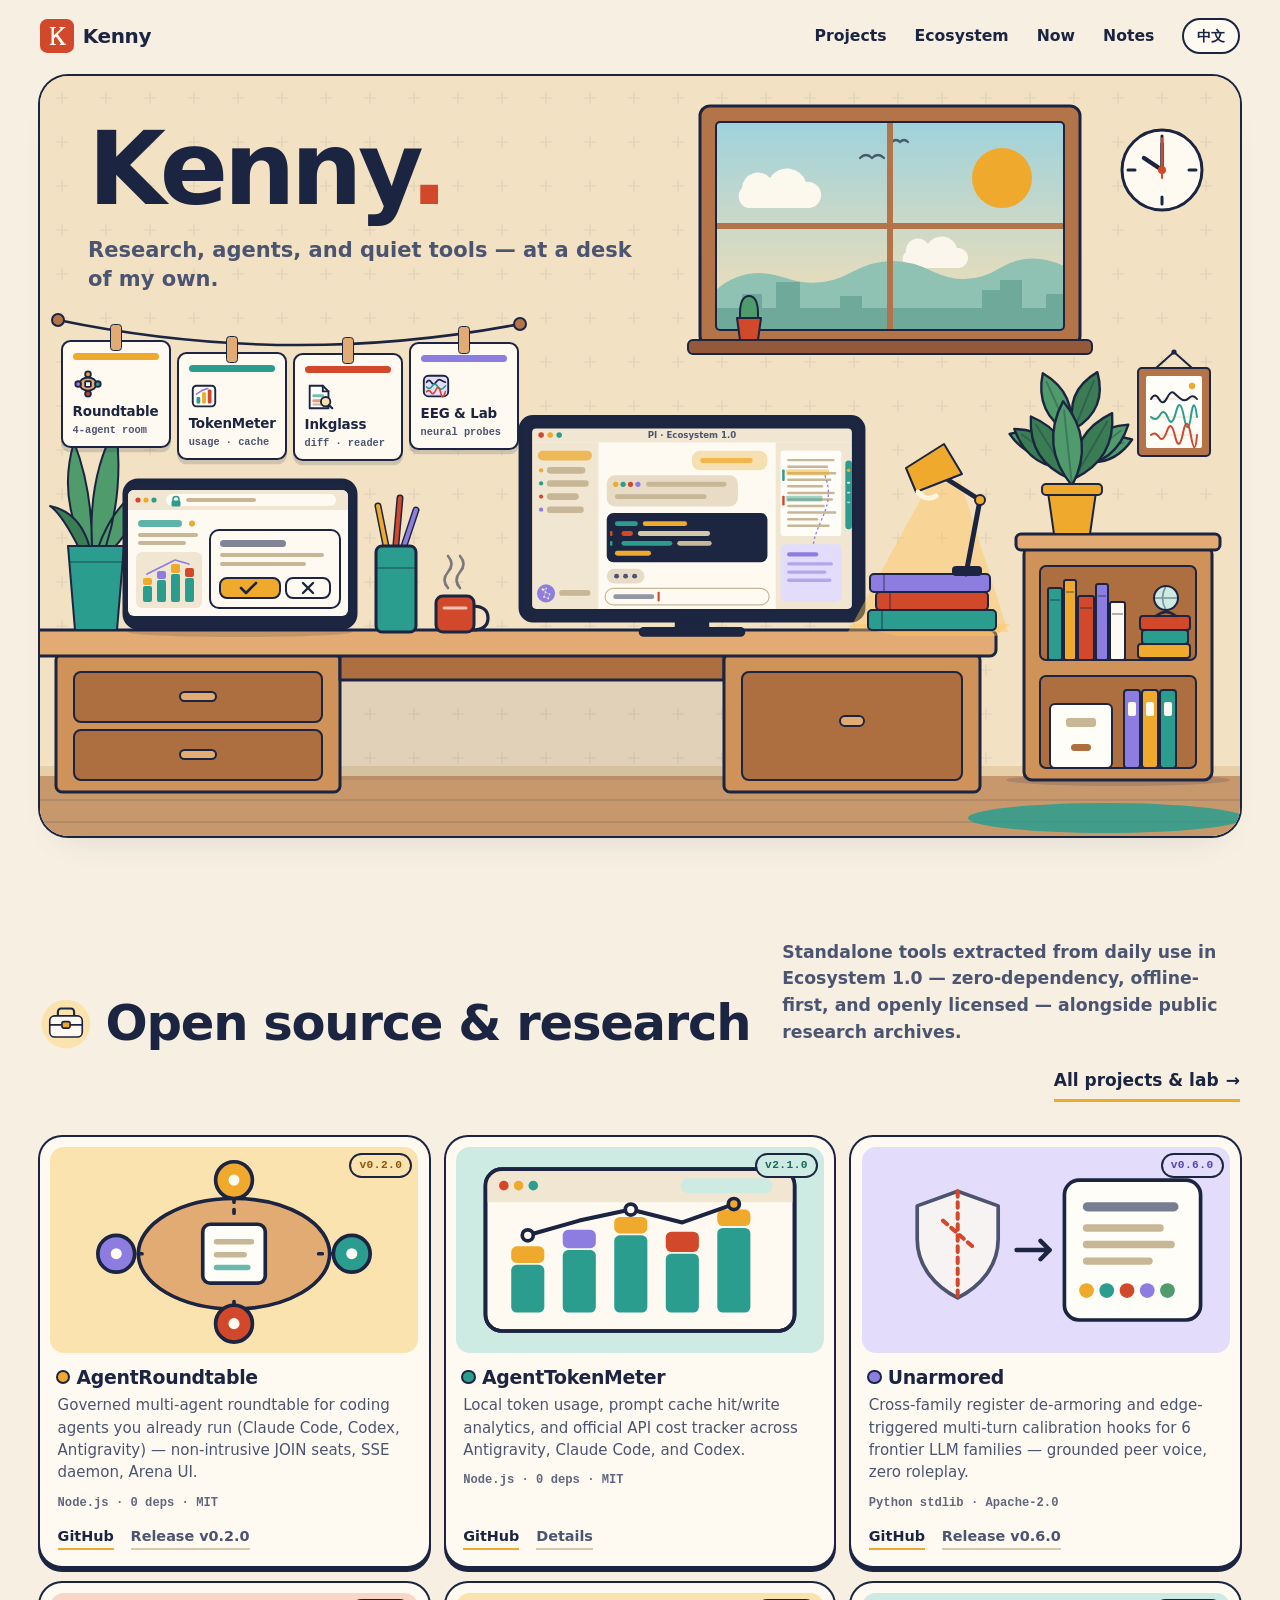
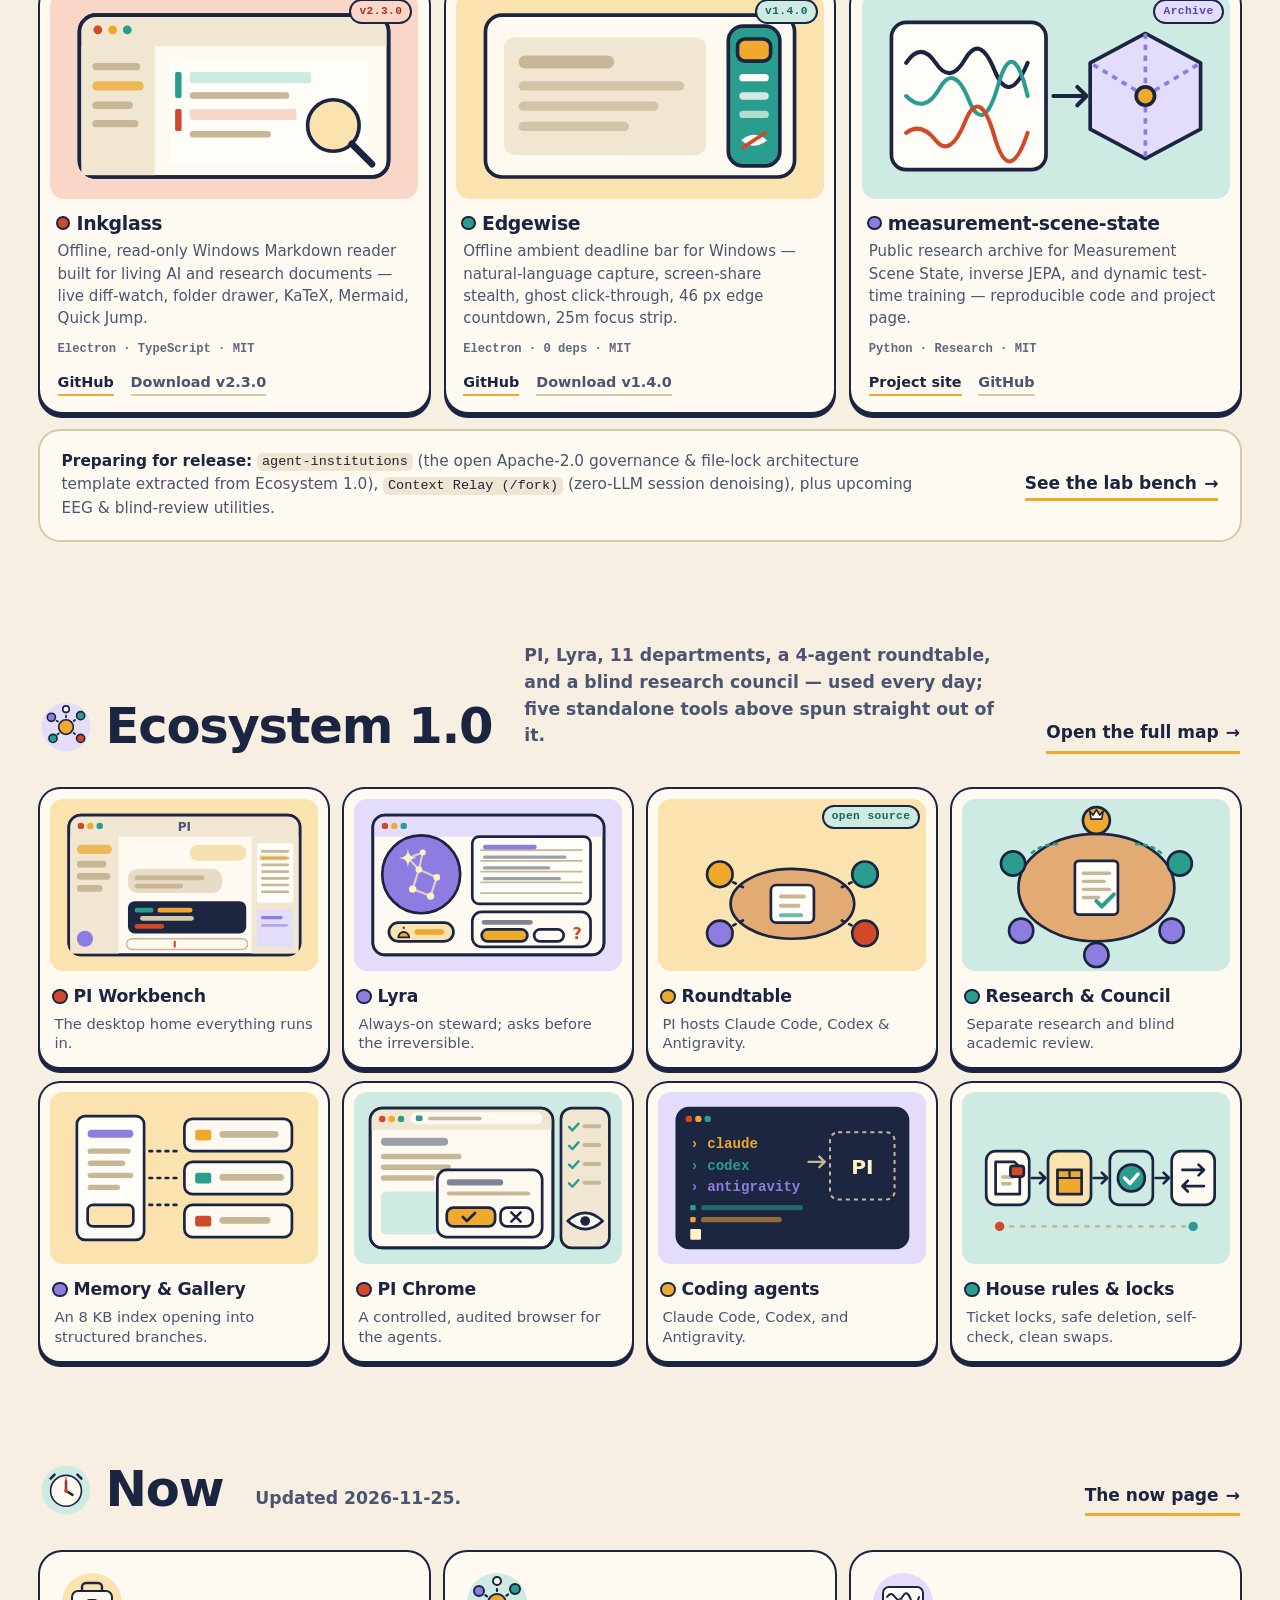
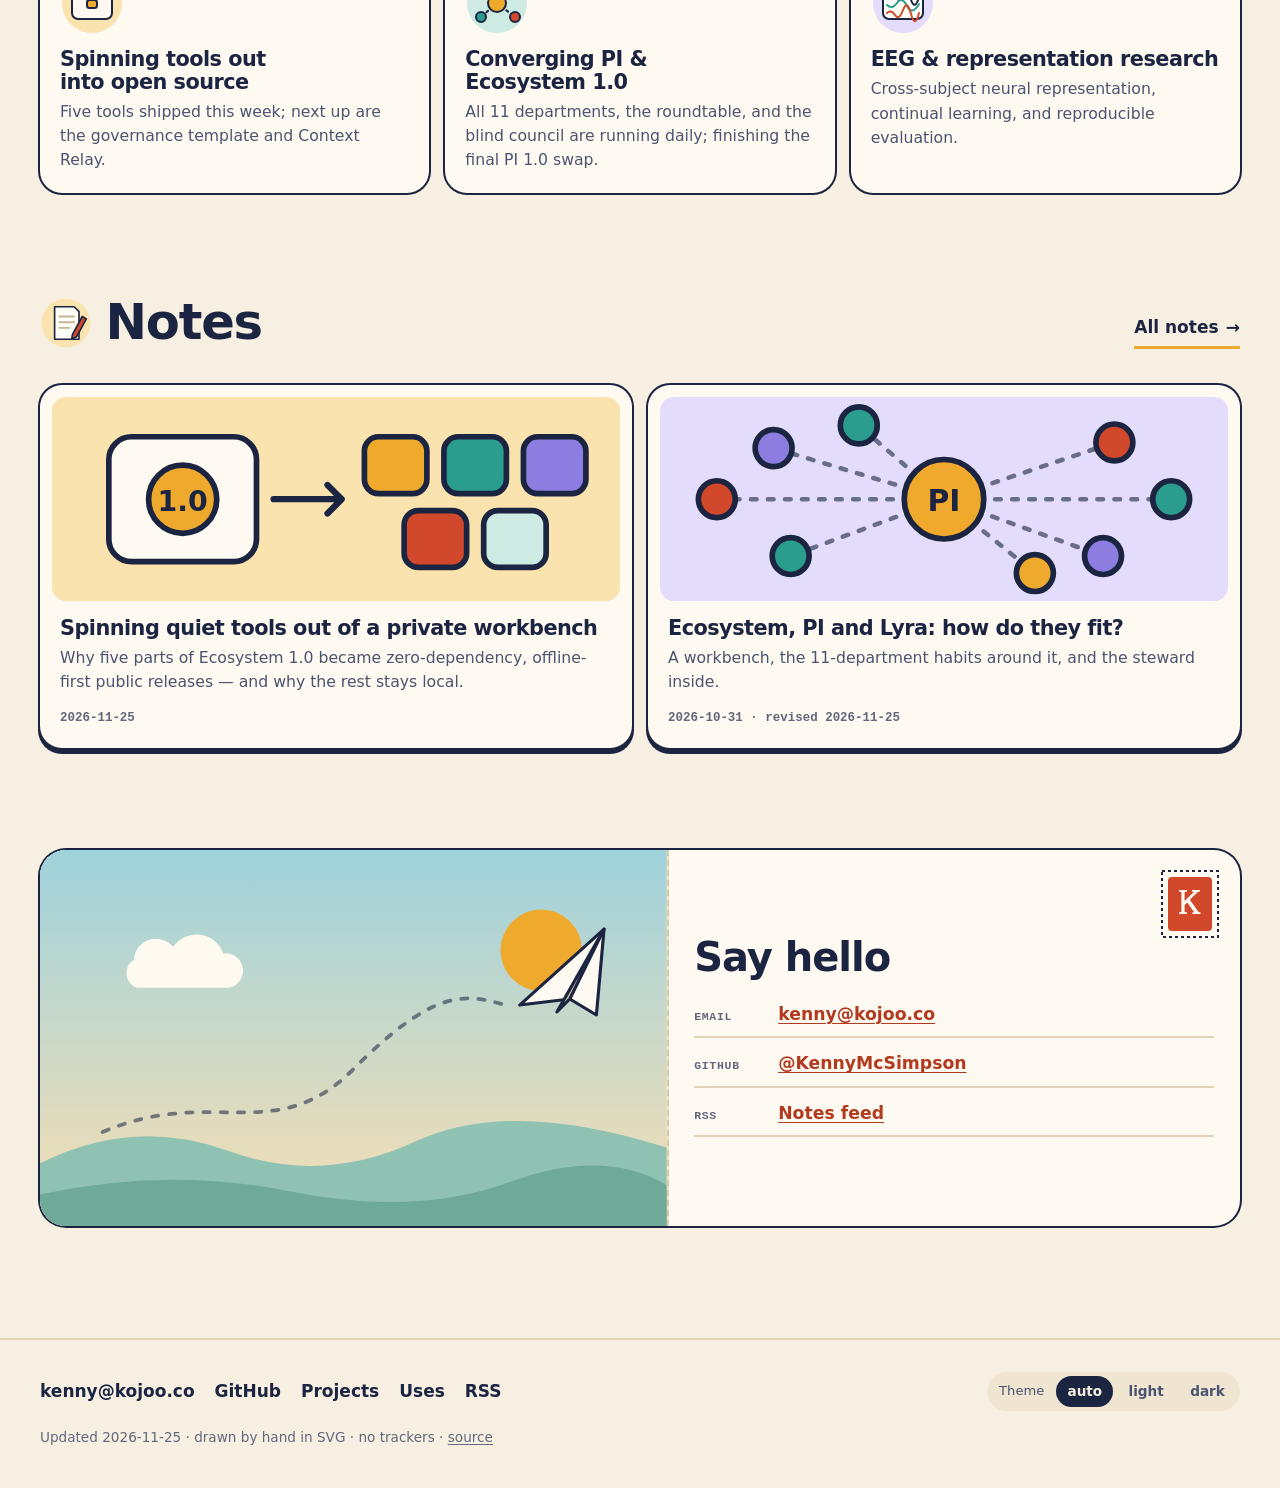
==== commit 7860eaed: "Add open-source showcase, upgrade Ecosystem 1.0 map, and refresh all pages Sync the upgraded illustr" ====
--- a/index.html
+++ b/index.html
@@ -4,14 +4,14 @@
   <meta charset="utf-8">
   <meta name="viewport" content="width=device-width, initial-scale=1">
   <title>Kenny</title>
-  <meta name="description" content="Kenny does research and writes code in PI, a desktop AI workbench he has made his own. 研究、代码，以及一个每天在用的 AI 工作台。">
+  <meta name="description" content="Multi-agent tooling, quiet offline software, research archives, and Ecosystem 1.0 — an illustrated workbench by Kenny. 多代理工具、离线桌面软件、研究归档，以及每天在用的 Ecosystem 1.0 工作台。">
   <meta name="color-scheme" content="light dark">
   <meta name="theme-color" content="#f6efe2" media="(prefers-color-scheme: light)">
   <meta name="theme-color" content="#0d1628" media="(prefers-color-scheme: dark)">
   <link rel="canonical" href="https://kennymcsimpson.github.io/">
   <meta property="og:type" content="website">
   <meta property="og:title" content="Kenny">
-  <meta property="og:description" content="Kenny does research and writes code in PI, a desktop AI workbench he has made his own. 研究、代码，以及一个每天在用的 AI 工作台。">
+  <meta property="og:description" content="Multi-agent tooling, quiet offline software, research archives, and Ecosystem 1.0 — an illustrated workbench by Kenny. 多代理工具、离线桌面软件、研究归档，以及每天在用的 Ecosystem 1.0 工作台。">
   <meta property="og:url" content="https://kennymcsimpson.github.io/">
   <link rel="icon" href="/assets/favicon.svg" type="image/svg+xml">
   <link rel="alternate" type="application/rss+xml" title="Kenny — Notes" href="/feed.xml">
@@ -24,8 +24,8 @@
   <header class="site-head wrap">
     <a class="wordmark" href="/"><svg class="seal" viewBox="4 4 56 56" aria-hidden="true" focusable="false"><rect x="4" y="4" width="56" height="56" rx="12"/><path d="M20 17h10v1.8l-3 .6v11.3l11.6-11.2-2.6-.7V17h10v1.8l-2.6.6-10.1 9.7 11 15.3 2.6.7V47H36.7v-1.8l2-.6-8.4-11.9-3.3 3.1v8.8l3 .6V47H20v-1.8l3-.6V19.4l-3-.6z"/></svg>Kenny</a>
     <nav class="site-nav" aria-label="Site">
+      <a href="/projects/"><span data-l="en">Projects</span><span data-l="zh" lang="zh-CN">开源</span></a>
       <a href="/ecosystem/">Ecosystem</a>
-
       <a href="/now/"><span data-l="en">Now</span><span data-l="zh" lang="zh-CN">此刻</span></a>
       <a href="/notes/"><span data-l="en">Notes</span><span data-l="zh" lang="zh-CN">手记</span></a>
     </nav>
@@ -37,7 +37,7 @@
       <div class="hero-grid">
         <div class="scene-title">
           <h1 id="hero-title">Kenny<span class="hi">.</span></h1>
-          <p data-l="en">Research and code, at a workbench I’ve made my own.</p><p data-l="zh" lang="zh-CN">在自己改造的工作台里，做研究，写代码。</p>
+          <p data-l="en">Research, agents, and quiet tools — at a desk of my own.</p><p data-l="zh" lang="zh-CN">多代理、离线工具与研究——在自己改造的工作台里。</p>
         </div>
         <figure class="scene">
           <svg class="scene-svg" viewBox="0 0 1200 760" preserveAspectRatio="xMidYMid meet" aria-hidden="true" focusable="false">
@@ -99,7 +99,7 @@
   <circle cx="1122" cy="94" r="4" class="f-verm"/>
 </g>
 
-<!-- clothesline for the jobs -->
+<!-- clothesline -->
 <g class="wide-only"><path d="M18 244Q249 292 480 248" class="nf s-out" stroke-width="2.5"/>
 <circle cx="18" cy="244" r="6" class="f-frame o2"/><circle cx="480" cy="248" r="6" class="f-frame o2"/></g>
 
@@ -124,7 +124,7 @@
   <path d="M30 486h52" class="nf s-out" stroke-width="2" opacity=".35"/>
 </g>
 
-<!-- PI Chrome, on a tablet -->
+<!-- tablet: AgentTokenMeter + PI Chrome confirmation gate -->
 <g>
   <ellipse cx="200" cy="556" rx="112" ry="5" class="f-shadow"/>
   <path d="M236 552l22-96l18 2l-12 94z" class="f-bezel o2"/>
@@ -136,10 +136,14 @@
     <rect x="126" y="418" width="170" height="12" rx="6" class="f-card"/>
     <path d="M133 427v-3.5a3 3 0 0 1 6 0V427" class="nf s-teal" stroke-width="1.6"/><rect x="131.5" y="424.5" width="9" height="6" rx="1.5" class="f-teal"/>
     <rect x="146" y="422" width="70" height="4" rx="2" class="f-uil"/>
-    <rect x="98" y="444" width="74" height="8" rx="4" class="f-ink2" opacity=".55"/>
-    <rect x="98" y="458" width="60" height="5" rx="2.5" class="f-uil"/><rect x="98" y="468" width="66" height="5" rx="2.5" class="f-uil"/><rect x="98" y="478" width="48" height="5" rx="2.5" class="f-uil"/>
-    <rect x="98" y="492" width="62" height="40" rx="5" class="f-teal-soft"/>
-    <path d="M104 526l14-14l10 9l8-6l18 11z" class="f-teal" opacity=".7"/>
+    <rect x="98" y="444" width="44" height="7" rx="3.5" class="f-teal" opacity=".75"/><circle cx="152" cy="447.5" r="3" class="f-amber"/>
+    <rect x="98" y="457" width="60" height="4" rx="2" class="f-uil"/><rect x="98" y="465" width="48" height="4" rx="2" class="f-uil"/>
+    <rect x="96" y="476" width="66" height="56" rx="6" class="f-ui1"/>
+    <rect x="103" y="510" width="9" height="16" rx="2" class="f-teal"/><rect x="103" y="502" width="9" height="7" rx="2" class="f-amber"/>
+    <rect x="117" y="504" width="9" height="22" rx="2" class="f-teal"/><rect x="117" y="495" width="9" height="8" rx="2" class="f-lav"/>
+    <rect x="131" y="498" width="9" height="28" rx="2" class="f-teal"/><rect x="131" y="488" width="9" height="9" rx="2" class="f-amber"/>
+    <rect x="145" y="502" width="9" height="24" rx="2" class="f-teal"/><rect x="145" y="492" width="9" height="9" rx="2" class="f-verm"/>
+    <path d="M107 498L121 491L135 484L149 488" class="nf s-lav" stroke-width="1.7" stroke-linecap="round" stroke-linejoin="round"/>
     <rect x="170" y="454" width="130" height="78" rx="9" class="f-card o2"/>
     <rect x="180" y="464" width="66" height="7" rx="3.5" class="f-ink2" opacity=".7"/>
     <rect x="180" y="477" width="104" height="4" rx="2" class="f-uil"/><rect x="180" y="486" width="86" height="4" rx="2" class="f-uil"/>
@@ -165,7 +169,7 @@
   <path d="M338 532h22" class="nf" stroke="#fffaf1" stroke-width="3" stroke-linecap="round" opacity=".7"/>
 </g>
 
-<!-- the monitor: PI -->
+<!-- the monitor: PI Ecosystem 1.0 + Lyra + Roundtable + Inkglass + Edgewise -->
 <g transform="translate(652 560) scale(.82) translate(-590 -560)">
   <rect x="570" y="540" width="40" height="18" class="f-bezel o2"/>
   <rect x="526" y="550" width="128" height="10" rx="5" class="f-bezel o2"/>
@@ -174,33 +178,44 @@
     <rect x="394" y="306" width="392" height="222" class="f-screen"/>
     <rect x="394" y="306" width="392" height="18" class="f-ui1"/>
     <circle cx="406" cy="315" r="3.4" class="f-verm"/><circle cx="417" cy="315" r="3.4" class="f-amber"/><circle cx="428" cy="315" r="3.4" class="f-teal"/>
-    <text x="590" y="319" text-anchor="middle" class="f-ink2" font-family="ui-rounded,'Segoe UI',system-ui,sans-serif" font-size="11" font-weight="800">PI</text>
+    <text x="590" y="319" text-anchor="middle" class="f-ink2" font-family="ui-rounded,'Segoe UI',system-ui,sans-serif" font-size="10.5" font-weight="800">PI · Ecosystem 1.0</text>
     <rect x="394" y="324" width="82" height="204" class="f-ui1"/>
-    <rect x="402" y="334" width="66" height="12" rx="6" class="f-amber" opacity=".7"/>
-    <rect x="402" y="354" width="58" height="8" rx="4" class="f-uil"/><rect x="402" y="370" width="62" height="8" rx="4" class="f-uil"/><rect x="402" y="386" width="48" height="8" rx="4" class="f-uil"/><rect x="402" y="402" width="56" height="8" rx="4" class="f-uil"/>
+    <rect x="402" y="334" width="66" height="12" rx="6" class="f-amber" opacity=".75"/>
+    <circle cx="406" cy="358" r="2.6" class="f-amber"/><rect x="413" y="354" width="47" height="8" rx="4" class="f-uil"/>
+    <circle cx="406" cy="374" r="2.6" class="f-teal"/><rect x="413" y="370" width="51" height="8" rx="4" class="f-uil"/>
+    <circle cx="406" cy="390" r="2.6" class="f-verm"/><rect x="413" y="386" width="39" height="8" rx="4" class="f-uil"/>
+    <circle cx="406" cy="406" r="2.6" class="f-lav"/><rect x="413" y="402" width="45" height="8" rx="4" class="f-uil"/>
     <circle cx="412" cy="508" r="11" class="f-lav"/><path d="M408.26 503.38L412.44 501.84M408.26 503.38L411.34 506.68M412.44 501.84L411.34 506.68M411.34 506.68L416.4 508.88M416.4 508.88L414.64 514.16M414.64 514.16L409.58 512.18M409.58 512.18L411.34 506.68" class="nf s-star" stroke-width="0.7" stroke-linecap="round" opacity=".7"/><path d="M408.26 500.74Q408.26 503.38 410.9 503.38Q408.26 503.38 408.26 506.02Q408.26 503.38 405.62 503.38Q408.26 503.38 408.26 500.74z" class="f-star"/><circle cx="408.26" cy="503.38" r="0.77" class="f-star"/><circle cx="412.44" cy="501.84" r="0.82" class="f-star"/><circle cx="411.34" cy="506.68" r="0.94" class="f-star"/><circle cx="416.4" cy="508.88" r="0.94" class="f-star"/><circle cx="414.64" cy="514.16" r="1.04" class="f-star"/><circle cx="409.58" cy="512.18" r="1.04" class="f-star"/>
     <rect x="428" y="504" width="38" height="7" rx="3.5" class="f-uil"/>
-    <!-- chat -->
+    <!-- chat + 4-agent Roundtable seats -->
     <rect x="590" y="334" width="92" height="24" rx="10" class="f-ui2"/><rect x="600" y="343" width="64" height="6" rx="3" class="f-amber" opacity=".75"/>
-    <rect x="486" y="366" width="150" height="36" rx="10" class="f-ui3"/><rect x="496" y="375" width="118" height="6" rx="3" class="f-uil"/><rect x="496" y="387" width="86" height="6" rx="3" class="f-uil"/>
+    <rect x="486" y="364" width="160" height="38" rx="10" class="f-ui3"/>
+    <circle cx="497" cy="375" r="3.2" class="f-amber"/><circle cx="506" cy="375" r="3.2" class="f-teal"/><circle cx="515" cy="375" r="3.2" class="f-verm"/><circle cx="524" cy="375" r="3.2" class="f-lav"/>
+    <rect x="534" y="372" width="98" height="6" rx="3" class="f-uil"/><rect x="496" y="387" width="112" height="6" rx="3" class="f-uil"/>
     <rect x="486" y="410" width="196" height="60" rx="8" class="f-code"/>
     <rect x="496" y="420" width="28" height="6" rx="3" class="f-teal"/><rect x="530" y="420" width="54" height="6" rx="3" class="f-amber"/>
-    <rect x="506" y="432" width="14" height="6" rx="3" class="f-verm"/><rect x="526" y="432" width="86" height="6" rx="3" class="f-star" opacity=".8"/>
-    <rect x="506" y="444" width="62" height="6" rx="3" class="f-teal"/><rect x="574" y="444" width="40" height="6" rx="3" class="f-uil"/>
+    <rect x="490" y="432" width="3" height="6" rx="1" class="f-verm"/><rect x="504" y="432" width="14" height="6" rx="3" class="f-verm"/><rect x="524" y="432" width="88" height="6" rx="3" class="f-star" opacity=".8"/>
+    <rect x="490" y="444" width="3" height="6" rx="1" class="f-teal"/><rect x="504" y="444" width="62" height="6" rx="3" class="f-teal"/><rect x="572" y="444" width="42" height="6" rx="3" class="f-uil"/>
     <rect x="496" y="456" width="44" height="6" rx="3" class="f-amber"/>
     <rect x="486" y="478" width="46" height="18" rx="9" class="f-ui3"/>
     <circle cx="498" cy="487" r="3" class="f-ink2 a-dot"/><circle cx="509" cy="487" r="3" class="f-ink2 a-dot" style="animation-delay:.18s"/><circle cx="520" cy="487" r="3" class="f-ink2 a-dot" style="animation-delay:.36s"/>
     <rect x="484" y="502" width="200" height="20" rx="10" class="f-card s-uil" stroke-width="1.5"/>
     <rect x="494" y="509" width="50" height="6" rx="3" class="f-ink2" opacity=".6"/>
     <rect x="548" y="506" width="2.6" height="12" rx="1" class="f-verm a-blink"/>
-    <!-- reading panel -->
+    <!-- reading / Inkglass diff panel + Edgewise edge strip -->
     <rect x="692" y="324" width="94" height="204" class="f-ui1"/>
-    <rect x="700" y="334" width="78" height="104" rx="3" class="f-paper"/>
-    <rect x="706" y="344" width="62" height="3" rx="1.5" class="f-uil"/><rect x="706" y="352" width="54" height="3" rx="1.5" class="f-uil"/><rect x="706" y="360" width="64" height="3" rx="1.5" class="f-uil"/><rect x="706" y="368" width="58" height="3" rx="1.5" class="f-uil"/><rect x="706" y="376" width="46" height="3" rx="1.5" class="f-uil"/><rect x="706" y="384" width="62" height="3" rx="1.5" class="f-uil"/><rect x="706" y="392" width="60" height="3" rx="1.5" class="f-uil"/><rect x="706" y="400" width="50" height="3" rx="1.5" class="f-uil"/><rect x="706" y="408" width="64" height="3" rx="1.5" class="f-uil"/><rect x="706" y="416" width="40" height="3" rx="1.5" class="f-uil"/><rect x="706" y="424" width="56" height="3" rx="1.5" class="f-uil"/>
-    <rect x="704" y="357" width="54" height="7" rx="1" class="f-amber" opacity=".5"/><rect x="704" y="389" width="46" height="7" rx="1" class="f-teal" opacity=".45"/>
-    <path d="M754 364C770 400 744 420 740 448" class="nf s-lav" stroke-width="1.6" stroke-dasharray="3 3"/>
-    <rect x="700" y="448" width="78" height="70" rx="6" class="f-lav-soft"/>
-    <rect x="708" y="458" width="40" height="5" rx="2.5" class="f-lav"/><rect x="708" y="470" width="60" height="4" rx="2" class="f-lav" opacity=".55"/><rect x="708" y="480" width="52" height="4" rx="2" class="f-lav" opacity=".55"/><rect x="708" y="490" width="58" height="4" rx="2" class="f-lav" opacity=".55"/>
+    <rect x="698" y="334" width="74" height="104" rx="3" class="f-paper"/>
+    <rect x="706" y="344" width="58" height="3" rx="1.5" class="f-uil"/><rect x="706" y="352" width="50" height="3" rx="1.5" class="f-uil"/><rect x="706" y="360" width="60" height="3" rx="1.5" class="f-uil"/><rect x="706" y="368" width="54" height="3" rx="1.5" class="f-uil"/><rect x="706" y="376" width="44" height="3" rx="1.5" class="f-uil"/><rect x="706" y="384" width="58" height="3" rx="1.5" class="f-uil"/><rect x="706" y="392" width="56" height="3" rx="1.5" class="f-uil"/><rect x="706" y="400" width="46" height="3" rx="1.5" class="f-uil"/><rect x="706" y="408" width="60" height="3" rx="1.5" class="f-uil"/><rect x="706" y="416" width="38" height="3" rx="1.5" class="f-uil"/><rect x="706" y="424" width="52" height="3" rx="1.5" class="f-uil"/>
+    <rect x="700" y="357" width="3" height="14" rx="1" class="f-teal"/><rect x="705" y="357" width="52" height="7" rx="1" class="f-amber" opacity=".5"/>
+    <rect x="700" y="389" width="3" height="12" rx="1" class="f-verm"/><rect x="705" y="389" width="44" height="7" rx="1" class="f-teal" opacity=".45"/>
+    <path d="M752 364C766 400 742 420 738 448" class="nf s-lav" stroke-width="1.6" stroke-dasharray="3 3"/>
+    <rect x="698" y="448" width="74" height="70" rx="6" class="f-lav-soft"/>
+    <rect x="706" y="458" width="38" height="5" rx="2.5" class="f-lav"/><rect x="706" y="470" width="56" height="4" rx="2" class="f-lav" opacity=".55"/><rect x="706" y="480" width="48" height="4" rx="2" class="f-lav" opacity=".55"/><rect x="706" y="490" width="54" height="4" rx="2" class="f-lav" opacity=".55"/>
+    <rect x="777" y="346" width="8" height="84" rx="4" class="f-teal"/>
+    <circle cx="781" cy="358" r="2.2" class="f-amber a-pulse"/>
+    <rect x="779" y="372" width="4" height="2.2" rx="1" class="f-paper" opacity=".9"/>
+    <rect x="779" y="384" width="4" height="2.2" rx="1" class="f-paper" opacity=".7"/>
+    <rect x="779" y="396" width="4" height="2.2" rx="1" class="f-paper" opacity=".55"/>
   </g>
   <rect x="394" y="306" width="392" height="222" rx="6" class="nf o2"/>
 </g>
@@ -218,7 +233,7 @@
   <path d="M858 416q8 10 18 4" class="nf" stroke="#fff6dd" stroke-width="5" stroke-linecap="round"/>
 </g>
 
-<!-- a bookcase beside the desk, a tall plant on it, a print on the wall -->
+<!-- bookcase, plant, and framed 3-channel neural waveform print -->
 <g>
   <ellipse cx="1078" cy="704" rx="112" ry="6" class="f-shadow"/>
   <rect x="984" y="470" width="188" height="234" rx="8" class="f-desk o"/>
@@ -243,27 +258,187 @@
   <rect x="1002" y="408" width="60" height="11" rx="4" class="f-amber o2"/>
   <path d="M1116 292L1134 276L1152 292" class="nf s-out" stroke-width="2" stroke-linecap="round" stroke-linejoin="round"/><circle cx="1134" cy="276" r="2.6" class="f-out"/>
   <rect x="1098" y="292" width="72" height="88" rx="4" class="f-frame o2"/><rect x="1106" y="300" width="56" height="72" rx="2" class="f-paper"/>
-  <circle cx="1146" cy="318" r="7" class="f-amber"/>
-  <path d="M1106 362l16-24l10 12l12-18l18 30z" class="f-teal" opacity=".75"/>
-  <path d="M1106 372v-8q14-8 28-2q14 6 28-2v12z" class="f-plant" opacity=".8"/>
+  <path d="M1111 323h46M1111 341h46M1111 359h46" class="nf s-uil" stroke-width="1" opacity=".45"/>
+  <path d="M1111 323q4-7 8 0t8-1t7-5t7 6t8-1t8 1" class="nf s-out" stroke-width="2" stroke-linecap="round"/>
+  <path d="M1111 341q5 5 9-2t8 3t8-6t8 5t7-1t6 1" class="nf s-teal" stroke-width="2" stroke-linecap="round"/>
+  <path d="M1111 359q4-4 8 2t8-6t8 5t8-3t8 3t6-1" class="nf s-verm" stroke-width="2" stroke-linecap="round"/>
+  <circle cx="1152" cy="310" r="3.2" class="f-amber"/>
 </g>
 </svg>
-          <figcaption class="sr-only"><span data-l="en">A drawing of my workbench: PI open on the monitor, PI Chrome asking for a confirmation on a tablet, scheduled jobs hung on a line, books under a lamp, a night sky with the Lyra constellation, and a bookcase with a tall plant beside the desk.</span><span data-l="zh" lang="zh-CN">我的工作台：显示器上开着 PI，平板上的 PI Chrome 正在等一张确认卡片，定时任务挂在一根绳上，台灯下是书，窗外是天琴座，桌边是书架和一盆高高的绿植。</span></figcaption>
+          <figcaption class="sr-only"><span data-l="en">A drawing of my workbench: PI Ecosystem 1.0 open on the monitor with Lyra, a 4-agent roundtable thread, an Inkglass diff-watch reading pane, and an Edgewise countdown strip on the edge; a tablet showing a local token meter and confirmation card; four pinned focus cards overhead; a framed neural waveform print on the wall; and a window looking out at the day sky or Lyra constellation at night.</span><span data-l="zh" lang="zh-CN">我的工作台：显示器上开着 PI Ecosystem 1.0、Lyra、四代理圆桌对话、带实时差异条的阅读面板与贴在屏边的 Edgewise 倒计时条；平板上是本地用量图表和确认卡片；绳上挂着四张主题卡片；墙上是三通道脑电波形挂画；窗外白昼晴空、入夜是天琴座。</span></figcaption>
         </figure>
-        <ul class="jobs" aria-label="Scheduled jobs">
-          <li style="--x:1.75;--y:34.7;--d:0s;--g:0s"><span class="job" style="--c:var(--amber)"><span class="band"></span><svg viewBox="0 0 32 32" class="art" aria-hidden="true"><path d="M7 3h13l6 6v20H7z" class="f-paper o2"/><path d="M20 3v6h6" class="nf o2"/><path d="M11 14h11M11 19h11M11 24h7" class="nf s-uil" stroke-width="2" stroke-linecap="round"/><rect x="10" y="12" width="9" height="4" rx="1" class="f-amber" opacity=".6"/></svg><b><span data-l="en">Paper digest</span><span data-l="zh" lang="zh-CN">论文速递</span></b><small><span data-l="en">daily · morning</span><span data-l="zh" lang="zh-CN">每天 · 清晨</span></small></span></li>
-          <li style="--x:11.42;--y:36.3;--d:-1.6s;--g:3s"><span class="job" style="--c:var(--teal)"><span class="band"></span><svg viewBox="0 0 32 32" class="art" aria-hidden="true"><path d="M10 5v22M10 12c0 7 12 4 12 12" class="nf s-out" stroke-width="2.6" stroke-linecap="round"/><circle cx="10" cy="5" r="3.4" class="f-card o2"/><circle cx="10" cy="27" r="3.4" class="f-card o2"/><circle cx="22" cy="24" r="3.4" class="f-teal o2"/></svg><b><span data-l="en">GitHub report</span><span data-l="zh" lang="zh-CN">GitHub 报告</span></b><small><span data-l="en">daily</span><span data-l="zh" lang="zh-CN">每天</span></small></span></li>
-          <li style="--x:21.08;--y:36.4;--d:-3.1s;--g:6s"><span class="job" style="--c:var(--verm)"><span class="band"></span><svg viewBox="0 0 32 32" class="art" aria-hidden="true"><path d="M3 6h18v12H11l-5 4v-4H3z" class="f-card o2"/><path d="M13 14h16v11h-3v4l-5-4h-8z" class="f-verm o2"/><path d="M7 11h10" class="nf s-uil" stroke-width="2" stroke-linecap="round"/></svg><b><span data-l="en">Chat digest</span><span data-l="zh" lang="zh-CN">群聊摘要</span></b><small><span data-l="en">daily</span><span data-l="zh" lang="zh-CN">每天</span></small></span></li>
-          <li style="--x:30.75;--y:35;--d:-4.4s;--g:9s"><span class="job" style="--c:var(--lav)"><span class="band"></span><svg viewBox="0 0 32 32" class="art" aria-hidden="true"><path d="M6 4h18a2 2 0 0 1 2 2v22H8a2 2 0 0 1-2-2z" class="f-lav o2"/><path d="M10 4v24" class="nf o2"/><path d="M20 10a5 5 0 1 0 3 8a4 4 0 0 1-3-8z" class="f-star o2"/></svg><b><span data-l="en">Memory distillation</span><span data-l="zh" lang="zh-CN">记忆整理</span></b><small><span data-l="en">nightly</span><span data-l="zh" lang="zh-CN">每晚</span></small></span></li>
+        <ul class="jobs" aria-label="Pinned workbench themes">
+          <li style="--x:1.75;--y:34.7;--d:0s;--g:0s"><a class="job" href="/projects/#agentroundtable" style="--c:var(--amber)"><span class="band"></span><svg viewBox="0 0 32 32" class="art" aria-hidden="true"><ellipse cx="16" cy="16" rx="9" ry="7" class="f-desk3 o2"/><rect x="13" y="13" width="6" height="6" rx="1.2" class="f-paper o2"/><circle cx="16" cy="5.5" r="3" class="f-amber o2"/><circle cx="26.5" cy="16" r="3" class="f-teal o2"/><circle cx="16" cy="26.5" r="3" class="f-verm o2"/><circle cx="5.5" cy="16" r="3" class="f-lav o2"/></svg><b><span data-l="en">Roundtable</span><span data-l="zh" lang="zh-CN">圆桌协同</span></b><small><span data-l="en">4-agent room</span><span data-l="zh" lang="zh-CN">多代理 · 零依赖</span></small></a></li>
+          <li style="--x:11.42;--y:36.3;--d:-1.6s;--g:3s"><a class="job" href="/projects/#agenttokenmeter" style="--c:var(--teal)"><span class="band"></span><svg viewBox="0 0 32 32" class="art" aria-hidden="true"><rect x="4" y="5" width="24" height="22" rx="4" class="f-paper o2"/><rect x="8" y="17" width="4" height="7" rx="1" class="f-teal"/><rect x="14" y="12" width="4" height="12" rx="1" class="f-amber"/><rect x="20" y="9" width="4" height="15" rx="1" class="f-verm"/><path d="M8 14l6-4l6-2" class="nf s-lav" stroke-width="1.8" stroke-linecap="round" stroke-linejoin="round"/></svg><b><span data-l="en">TokenMeter</span><span data-l="zh" lang="zh-CN">用量账本</span></b><small><span data-l="en">usage · cache</span><span data-l="zh" lang="zh-CN">缓存 · 成本</span></small></a></li>
+          <li style="--x:21.08;--y:36.4;--d:-3.1s;--g:6s"><a class="job" href="/projects/#inkglass" style="--c:var(--verm)"><span class="band"></span><svg viewBox="0 0 32 32" class="art" aria-hidden="true"><path d="M5 4h14l6 6v18H5z" class="f-paper o2"/><path d="M19 4v6h6" class="nf o2"/><rect x="8" y="13" width="12" height="3.2" rx="1" class="f-teal" opacity=".65"/><rect x="8" y="18.5" width="10" height="3.2" rx="1" class="f-verm" opacity=".55"/><path d="M9 24h8" class="nf s-uil" stroke-width="2" stroke-linecap="round"/><circle cx="22" cy="21" r="5" class="f-amber-soft o2"/><path d="M25.5 24.5l3.5 3.5" class="nf s-out" stroke-width="2.4" stroke-linecap="round"/></svg><b><span data-l="en">Inkglass</span><span data-l="zh" lang="zh-CN">离线阅读</span></b><small><span data-l="en">diff · reader</span><span data-l="zh" lang="zh-CN">差异 · 文档</span></small></a></li>
+          <li style="--x:30.75;--y:35;--d:-4.4s;--g:9s"><a class="job" href="/projects/#lab" style="--c:var(--lav)"><span class="band"></span><svg viewBox="0 0 32 32" class="art" aria-hidden="true"><rect x="3" y="5" width="26" height="22" rx="5" class="f-lav-soft o2"/><path d="M6 12q2.5-4 5 0t5 0t5-2.5t5 2.5" class="nf s-out" stroke-width="1.8" stroke-linecap="round"/><path d="M6 17q3 3.5 6-1t6 1t8-1" class="nf s-teal" stroke-width="1.8" stroke-linecap="round"/><path d="M6 22q3-2.5 5 1t5-3t5 3t5-1" class="nf s-verm" stroke-width="1.8" stroke-linecap="round"/></svg><b><span data-l="en">EEG &amp; Lab</span><span data-l="zh" lang="zh-CN">神经研究</span></b><small><span data-l="en">neural probes</span><span data-l="zh" lang="zh-CN">脑电 · 表征</span></small></a></li>
         </ul>
+      </div>
+    </section>
+
+    <section class="sec wrap" id="projects" aria-labelledby="proj-h">
+      <div class="sec-head">
+        <div class="t"><svg viewBox="0 0 64 64" class="art sticker" aria-hidden="true" focusable="false"><circle cx="32" cy="32" r="30" class="f-amber-soft"/><rect x="12" y="22" width="40" height="26" rx="6" class="f-card o2"/><path d="M22 22v-5a4 4 0 0 1 4-4h12a4 4 0 0 1 4 4v5" class="nf s-out" stroke-width="2.6"/><path d="M12 33h40" class="nf s-out" stroke-width="2"/><rect x="27" y="29" width="10" height="8" rx="2.5" class="f-amber o2"/></svg><h2 id="proj-h"><span data-l="en">Open source &amp; research</span><span data-l="zh" lang="zh-CN">开源作品与研究</span></h2></div>
+        <p data-l="en">Standalone tools extracted from daily use in Ecosystem 1.0 — zero-dependency, offline-first, and openly licensed — alongside public research archives.</p><p data-l="zh" lang="zh-CN">从 Ecosystem 1.0 日常使用中抽离出来的独立工具——零依赖、离线优先、开源发布——连同公开的研究归档。</p>
+        <a class="go" href="/projects/"><span data-l="en">All projects &amp; lab</span><span data-l="zh" lang="zh-CN">全部作品与实验室</span></a>
+      </div>
+
+      <ul class="projects">
+        <li class="proj" style="--c:var(--amber);--c-soft:var(--amber-soft)">
+          <div class="mini"><svg viewBox="0 0 200 112" class="art" aria-hidden="true" focusable="false">
+            <ellipse cx="100" cy="58" rx="52" ry="30" class="f-desk3 o2"/>
+            <rect x="83" y="42" width="34" height="32" rx="4" class="f-paper o2"/>
+            <rect x="89" y="50" width="22" height="3" rx="1.5" class="f-uil"/><rect x="89" y="57" width="18" height="3" rx="1.5" class="f-uil"/><rect x="89" y="64" width="20" height="3" rx="1.5" class="f-teal" opacity=".7"/>
+            <path d="M100 22v14M100 84v10M42 58h12M146 58h12" class="nf s-out" stroke-width="2" stroke-dasharray="2 4" stroke-linecap="round"/>
+            <circle cx="100" cy="18" r="10" class="f-amber o2"/><circle cx="164" cy="58" r="10" class="f-teal o2"/><circle cx="100" cy="96" r="10" class="f-verm o2"/><circle cx="36" cy="58" r="10" class="f-lav o2"/>
+            <circle cx="100" cy="18" r="3" class="f-card"/><circle cx="164" cy="58" r="3" class="f-card"/><circle cx="100" cy="96" r="3" class="f-card"/><circle cx="36" cy="58" r="3" class="f-card"/>
+          </svg><span class="chip">v0.2.0</span></div>
+          <div class="body">
+            <h3>AgentRoundtable</h3>
+            <p data-l="en">Governed multi-agent roundtable for coding agents you already run (Claude Code, Codex, Antigravity) — non-intrusive JOIN seats, SSE daemon, Arena UI.</p>
+            <p data-l="zh" lang="zh-CN">给现成编码代理用的受治理圆桌协作房间（Claude Code、Codex、Antigravity 等）——非侵入席位协议、SSE 守护、群聊与竞技场界面。</p>
+            <p class="tags">Node.js · 0 deps · MIT</p>
+            <div class="actions">
+              <a href="https://github.com/KennyMcSimpson/AgentRoundtable" rel="noopener">GitHub</a>
+              <a class="sub" href="https://github.com/KennyMcSimpson/AgentRoundtable/releases/tag/v0.2.0" rel="noopener"><span data-l="en">Release v0.2.0</span><span data-l="zh" lang="zh-CN">v0.2.0 版本</span></a>
+            </div>
+          </div>
+        </li>
+
+        <li class="proj" style="--c:var(--teal);--c-soft:var(--teal-soft)">
+          <div class="mini"><svg viewBox="0 0 200 112" class="art" aria-hidden="true" focusable="false">
+            <rect x="16" y="12" width="168" height="88" rx="9" class="f-screen o2"/>
+            <path d="M25 12h150a9 9 0 0 1 9 9v9h-168v-9a9 9 0 0 1 9-9z" class="f-ui1"/>
+            <rect x="16" y="12" width="168" height="88" rx="9" class="nf o2"/>
+            <circle cx="26" cy="21" r="2.6" class="f-verm"/><circle cx="34" cy="21" r="2.6" class="f-amber"/><circle cx="42" cy="21" r="2.6" class="f-teal"/>
+            <rect x="122" y="17" width="50" height="8" rx="4" class="f-teal-soft"/>
+            <rect x="30" y="64" width="18" height="26" rx="3" class="f-teal"/><rect x="30" y="54" width="18" height="9" rx="3" class="f-amber"/>
+            <rect x="58" y="56" width="18" height="34" rx="3" class="f-teal"/><rect x="58" y="45" width="18" height="10" rx="3" class="f-lav"/>
+            <rect x="86" y="48" width="18" height="42" rx="3" class="f-teal"/><rect x="86" y="38" width="18" height="9" rx="3" class="f-amber"/>
+            <rect x="114" y="58" width="18" height="32" rx="3" class="f-teal"/><rect x="114" y="46" width="18" height="11" rx="3" class="f-verm"/>
+            <rect x="142" y="44" width="18" height="46" rx="3" class="f-teal"/><rect x="142" y="34" width="18" height="9" rx="3" class="f-amber"/>
+            <path d="M39 48L67 40L95 34L123 41L151 31" class="nf s-out" stroke-width="2.2" stroke-linecap="round" stroke-linejoin="round"/>
+            <circle cx="39" cy="48" r="3" class="f-card o2"/><circle cx="95" cy="34" r="3" class="f-card o2"/><circle cx="151" cy="31" r="3" class="f-amber o2"/>
+          </svg><span class="chip teal">v2.1.0</span></div>
+          <div class="body">
+            <h3>AgentTokenMeter</h3>
+            <p data-l="en">Local token usage, prompt cache hit/write analytics, and official API cost tracker across Antigravity, Claude Code, and Codex.</p>
+            <p data-l="zh" lang="zh-CN">覆盖 Antigravity、Claude Code 与 Codex 的零依赖本地用量账本：缓存命中/写入分析、对话明细与官方定价折算。</p>
+            <p class="tags">Node.js · 0 deps · MIT</p>
+            <div class="actions">
+              <a href="https://github.com/KennyMcSimpson/AgentTokenMeter" rel="noopener">GitHub</a>
+              <a class="sub" href="/projects/#agenttokenmeter"><span data-l="en">Details</span><span data-l="zh" lang="zh-CN">详情</span></a>
+            </div>
+          </div>
+        </li>
+
+        <li class="proj" style="--c:var(--lav);--c-soft:var(--lav-soft)">
+          <div class="mini"><svg viewBox="0 0 200 112" class="art" aria-hidden="true" focusable="false">
+            <path d="M52 24l22 8v18c0 15-10 26-22 32c-12-6-22-17-22-32V32z" class="f-card o2" opacity=".75"/>
+            <path d="M52 24v58M44 40l16 14" class="nf s-verm" stroke-width="2.2" stroke-dasharray="3 3" stroke-linecap="round"/>
+            <path d="M84 56h18m-5-5l5 5l-5 5" class="nf s-out" stroke-width="2.4" stroke-linecap="round" stroke-linejoin="round"/>
+            <rect x="110" y="18" width="74" height="76" rx="8" class="f-paper o2"/>
+            <rect x="120" y="30" width="52" height="5" rx="2.5" class="f-ink2" opacity=".75"/>
+            <rect x="120" y="42" width="44" height="4" rx="2" class="f-uil"/><rect x="120" y="51" width="50" height="4" rx="2" class="f-uil"/><rect x="120" y="60" width="38" height="4" rx="2" class="f-uil"/>
+            <circle cx="122" cy="78" r="4" class="f-amber"/><circle cx="133" cy="78" r="4" class="f-teal"/><circle cx="144" cy="78" r="4" class="f-verm"/><circle cx="155" cy="78" r="4" class="f-lav"/><circle cx="166" cy="78" r="4" class="f-plant"/>
+          </svg><span class="chip lav">v0.6.0</span></div>
+          <div class="body">
+            <h3>Unarmored</h3>
+            <p data-l="en">Cross-family register de-armoring and edge-triggered multi-turn calibration hooks for 6 frontier LLM families — grounded peer voice, zero roleplay.</p>
+            <p data-l="zh" lang="zh-CN">面向六大前沿模型家族的语域去甲与多轮边沿校准钩子：诚实、平视、克制，告别空话与表演腔。</p>
+            <p class="tags">Python stdlib · Apache-2.0</p>
+            <div class="actions">
+              <a href="https://github.com/KennyMcSimpson/Unarmored" rel="noopener">GitHub</a>
+              <a class="sub" href="https://github.com/KennyMcSimpson/Unarmored/releases/tag/v0.6.0" rel="noopener"><span data-l="en">Release v0.6.0</span><span data-l="zh" lang="zh-CN">v0.6.0 版本</span></a>
+            </div>
+          </div>
+        </li>
+
+        <li class="proj" style="--c:var(--verm);--c-soft:var(--verm-soft)">
+          <div class="mini"><svg viewBox="0 0 200 112" class="art" aria-hidden="true" focusable="false">
+            <rect x="16" y="12" width="168" height="88" rx="9" class="f-screen o2"/>
+            <path d="M25 12h150a9 9 0 0 1 9 9v8h-168v-8a9 9 0 0 1 9-9z" class="f-ui1"/>
+            <rect x="16" y="12" width="168" height="88" rx="9" class="nf o2"/>
+            <circle cx="26" cy="20" r="2.4" class="f-verm"/><circle cx="34" cy="20" r="2.4" class="f-amber"/><circle cx="42" cy="20" r="2.4" class="f-teal"/>
+            <rect x="17" y="29" width="40" height="70" class="f-ui1"/>
+            <rect x="23" y="38" width="26" height="4" rx="2" class="f-uil"/><rect x="23" y="48" width="28" height="5" rx="2.5" class="f-amber" opacity=".75"/><rect x="23" y="59" width="22" height="4" rx="2" class="f-uil"/><rect x="23" y="69" width="25" height="4" rx="2" class="f-uil"/>
+            <rect x="65" y="35" width="108" height="58" rx="4" class="f-paper"/>
+            <rect x="68" y="43" width="3.5" height="14" rx="1" class="f-teal"/><rect x="76" y="43" width="66" height="6" rx="1.5" class="f-teal-soft"/>
+            <rect x="76" y="54" width="54" height="3.5" rx="1.5" class="f-uil"/>
+            <rect x="68" y="63" width="3.5" height="12" rx="1" class="f-verm"/><rect x="76" y="63" width="58" height="6" rx="1.5" class="f-verm-soft"/>
+            <rect x="76" y="75" width="44" height="3.5" rx="1.5" class="f-uil"/>
+            <circle cx="154" cy="72" r="14" class="f-amber-soft o2"/><path d="M164 82l11 11" class="nf s-out" stroke-width="3.6" stroke-linecap="round"/>
+          </svg><span class="chip verm">v2.3.0</span></div>
+          <div class="body">
+            <h3>Inkglass</h3>
+            <p data-l="en">Offline, read-only Windows Markdown reader built for living AI and research documents — live diff-watch, folder drawer, KaTeX, Mermaid, Quick Jump.</p>
+            <p data-l="zh" lang="zh-CN">专为活跃 AI 与科研文档打造的离线只读 Windows Markdown 阅读器：实时差异监控、目录抽屉、KaTeX 与 Mermaid 渲染。</p>
+            <p class="tags">Electron · TypeScript · MIT</p>
+            <div class="actions">
+              <a href="https://github.com/KennyMcSimpson/Inkglass" rel="noopener">GitHub</a>
+              <a class="sub" href="https://github.com/KennyMcSimpson/Inkglass/releases/tag/v2.3.0" rel="noopener"><span data-l="en">Download v2.3.0</span><span data-l="zh" lang="zh-CN">下载 v2.3.0</span></a>
+            </div>
+          </div>
+        </li>
+
+        <li class="proj" style="--c:var(--teal);--c-soft:var(--amber-soft)">
+          <div class="mini"><svg viewBox="0 0 200 112" class="art" aria-hidden="true" focusable="false">
+            <rect x="16" y="12" width="168" height="88" rx="9" class="f-screen o2"/>
+            <rect x="26" y="24" width="110" height="64" rx="6" class="f-ui1"/>
+            <rect x="34" y="34" width="52" height="7" rx="3.5" class="f-uil"/><rect x="34" y="48" width="90" height="5" rx="2.5" class="f-uil" opacity=".7"/><rect x="34" y="59" width="76" height="5" rx="2.5" class="f-uil" opacity=".7"/><rect x="34" y="70" width="60" height="5" rx="2.5" class="f-uil" opacity=".7"/>
+            <rect x="148" y="18" width="28" height="76" rx="8" class="f-teal o2"/>
+            <rect x="153" y="25" width="18" height="12" rx="4" class="f-amber o2 a-pulse"/>
+            <rect x="154" y="44" width="16" height="4" rx="2" class="f-paper"/><rect x="154" y="54" width="16" height="4" rx="2" class="f-paper" opacity=".8"/><rect x="154" y="64" width="16" height="4" rx="2" class="f-paper" opacity=".65"/>
+            <path d="M155 80q7-6 14 0q-7 6-14 0z" class="f-card"/><path d="M156 84l12-8" class="nf s-verm" stroke-width="2" stroke-linecap="round"/>
+          </svg><span class="chip teal">v1.4.0</span></div>
+          <div class="body">
+            <h3>Edgewise</h3>
+            <p data-l="en">Offline ambient deadline bar for Windows — natural-language capture, screen-share stealth, ghost click-through, 46 px edge countdown, 25m focus strip.</p>
+            <p data-l="zh" lang="zh-CN">安静的离线 Windows 贴边截止日期栏：自然语言录入、录屏/共享隐身、穿透点击、46 px 边缘倒计时与专注计时条。</p>
+            <p class="tags">Electron · 0 deps · MIT</p>
+            <div class="actions">
+              <a href="https://github.com/KennyMcSimpson/Edgewise" rel="noopener">GitHub</a>
+              <a class="sub" href="https://github.com/KennyMcSimpson/Edgewise/releases/tag/v1.4.0" rel="noopener"><span data-l="en">Download v1.4.0</span><span data-l="zh" lang="zh-CN">下载 v1.4.0</span></a>
+            </div>
+          </div>
+        </li>
+
+        <li class="proj" style="--c:var(--lav);--c-soft:var(--teal-soft)">
+          <div class="mini"><svg viewBox="0 0 200 112" class="art" aria-hidden="true" focusable="false">
+            <rect x="16" y="16" width="84" height="80" rx="8" class="f-paper o2"/>
+            <path d="M24 38q8-12 16 0t16-2t16 6t18-4" class="nf s-out" stroke-width="2.2" stroke-linecap="round"/>
+            <path d="M24 56q10 10 18-4t16 6t16-8t16 6" class="nf s-teal" stroke-width="2.2" stroke-linecap="round"/>
+            <path d="M24 76q8-6 16 4t16-10t16 8t18-2" class="nf s-verm" stroke-width="2.2" stroke-linecap="round"/>
+            <path d="M104 56h18m-5-5l5 5l-5 5" class="nf s-out" stroke-width="2.2" stroke-linecap="round" stroke-linejoin="round"/>
+            <polygon points="154,22 184,38 184,74 154,90 124,74 124,38" class="f-lav-soft o2"/>
+            <path d="M154 22v34m0 0l30-18m-30 18l-30-18m30 18v34" class="nf s-lav" stroke-width="2" stroke-dasharray="3 3"/>
+            <circle cx="154" cy="56" r="5" class="f-amber o2"/>
+          </svg><span class="chip lav"><span data-l="en">Archive</span><span data-l="zh" lang="zh-CN">研究归档</span></span></div>
+          <div class="body">
+            <h3>measurement-scene-state</h3>
+            <p data-l="en">Public research archive for Measurement Scene State, inverse JEPA, and dynamic test-time training — reproducible code and project page.</p>
+            <p data-l="zh" lang="zh-CN">面向 Measurement Scene State、inverse JEPA 与动态测试时训练的公开研究归档，包含可复现代码与项目页。</p>
+            <p class="tags">Python · Research · MIT</p>
+            <div class="actions">
+              <a href="https://kennymcsimpson.github.io/measurement-scene-state/" rel="noopener"><span data-l="en">Project site</span><span data-l="zh" lang="zh-CN">研究主页</span></a>
+              <a class="sub" href="https://github.com/KennyMcSimpson/measurement-scene-state" rel="noopener">GitHub</a>
+            </div>
+          </div>
+        </li>
+      </ul>
+
+      <div class="bench">
+        <p data-l="en"><strong>Preparing for release:</strong> <code>agent-institutions</code> (the open Apache-2.0 governance &amp; file-lock architecture template extracted from Ecosystem 1.0), <code>Context Relay (/fork)</code> (zero-LLM session denoising), plus upcoming EEG &amp; blind-review utilities.</p>
+        <p data-l="zh" lang="zh-CN"><strong>即将公开与孵化中：</strong><code>agent-institutions</code>（从 Ecosystem 1.0 抽离的 Apache-2.0 多代理治理与文件锁参考模板）、<code>Context Relay (/fork)</code>（零模型调用的长会话去噪分叉插件），以及筹备中的脑电划分审计与盲审工具。</p>
+        <a class="go" href="/projects/#lab"><span data-l="en">See the lab bench</span><span data-l="zh" lang="zh-CN">看实验室清单</span></a>
       </div>
     </section>
 
     <section class="sec wrap" id="ecosystem" aria-labelledby="eco-h">
       <div class="sec-head">
-        <div class="t"><svg viewBox="0 0 64 64" class="art sticker" aria-hidden="true" focusable="false"><circle cx="32" cy="32" r="30" class="f-lav-soft"/><path d="M32 32L14 20M32 32L50 18M32 32L50 46M32 32L16 46M32 32L32 10" class="nf s-out" stroke-width="2.2" stroke-dasharray="2 4" stroke-linecap="round"/><circle cx="32" cy="32" r="9" class="f-amber o2"/><circle cx="14" cy="20" r="5" class="f-lav o2"/><circle cx="50" cy="18" r="5" class="f-teal o2"/><circle cx="50" cy="46" r="5" class="f-verm o2"/><circle cx="16" cy="46" r="5" class="f-teal o2"/><circle cx="32" cy="10" r="4" class="f-card o2"/></svg><h2 id="eco-h"><span data-l="en">The Ecosystem</span><span data-l="zh" lang="zh-CN">Ecosystem</span></h2></div>
-        <p data-l="en">PI, my fork of the open-source PI Desktop, and what grew around it. Used every day, not released.</p><p data-l="zh" lang="zh-CN">PI 是我基于开源 PI Desktop 改的工作台，Ecosystem 是围着它长出来的一圈。每天在用，没有发布。</p>
-        <a class="go" href="/ecosystem/"><span data-l="en">Open the map</span><span data-l="zh" lang="zh-CN">看全图</span></a>
+        <div class="t"><svg viewBox="0 0 64 64" class="art sticker" aria-hidden="true" focusable="false"><circle cx="32" cy="32" r="30" class="f-lav-soft"/><path d="M32 32L14 20M32 32L50 18M32 32L50 46M32 32L16 46M32 32L32 10" class="nf s-out" stroke-width="2.2" stroke-dasharray="2 4" stroke-linecap="round"/><circle cx="32" cy="32" r="9" class="f-amber o2"/><circle cx="14" cy="20" r="5" class="f-lav o2"/><circle cx="50" cy="18" r="5" class="f-teal o2"/><circle cx="50" cy="46" r="5" class="f-verm o2"/><circle cx="16" cy="46" r="5" class="f-teal o2"/><circle cx="32" cy="10" r="4" class="f-card o2"/></svg><h2 id="eco-h"><span data-l="en">Ecosystem 1.0</span><span data-l="zh" lang="zh-CN">Ecosystem 1.0</span></h2></div>
+        <p data-l="en">PI, Lyra, 11 departments, a 4-agent roundtable, and a blind research council — used every day; five standalone tools above spun straight out of it.</p><p data-l="zh" lang="zh-CN">PI、Lyra、11 个分工机构、四代理圆桌与双盲评议会——每天在用的私有工作台，上面的五款开源软件都从这里长出来。</p>
+        <a class="go" href="/ecosystem/"><span data-l="en">Open the full map</span><span data-l="zh" lang="zh-CN">打开全景图</span></a>
       </div>
       <ul class="tiles">
         <li><a class="tile" href="/ecosystem/#pi" style="--c:var(--verm);--c-soft:var(--amber-soft)"><span class="mini"><svg viewBox="0 0 200 128" class="art" aria-hidden="true" focusable="false">
@@ -278,28 +453,27 @@
   <rect x="57" y="104" width="90" height="8" rx="4" class="f-card s-uil" stroke-width="1"/><rect x="92" y="105.5" width="1.6" height="5" rx="0.5" class="f-verm a-blink"/>
   <rect x="150" y="28" width="35" height="87" class="f-ui1"/><rect x="154" y="33" width="27" height="44" rx="2" class="f-paper"/><rect x="157" y="38" width="21" height="2" rx="1" class="f-uil"/><rect x="157" y="43" width="21" height="2" rx="1" class="f-uil"/><rect x="157" y="48" width="21" height="2" rx="1" class="f-uil"/><rect x="157" y="53" width="21" height="2" rx="1" class="f-uil"/><rect x="157" y="58" width="21" height="2" rx="1" class="f-uil"/><rect x="157" y="63" width="21" height="2" rx="1" class="f-uil"/><rect x="157" y="68" width="21" height="2" rx="1" class="f-uil"/><rect x="156" y="42" width="20" height="3.5" rx="0.5" class="f-amber" opacity=".55"/>
   <rect x="154" y="82" width="27" height="28" rx="3" class="f-lav-soft"/><rect x="157" y="87" width="16" height="2.5" rx="1" class="f-lav"/><rect x="157" y="93" width="20" height="2" rx="1" class="f-lav" opacity=".55"/>
-</svg></span><span class="name"><span data-l="en">PI</span><span data-l="zh" lang="zh-CN">PI</span></span><span class="hint"><span data-l="en">The workbench everything lives in.</span><span data-l="zh" lang="zh-CN">工作台，其余部分都住在里面。</span></span></a></li>
+</svg></span><span class="name"><span data-l="en">PI Workbench</span><span data-l="zh" lang="zh-CN">PI 工作台</span></span><span class="hint"><span data-l="en">The desktop home everything runs in.</span><span data-l="zh" lang="zh-CN">整天开着的桌面工作台。</span></span></a></li>
         <li><a class="tile" href="/ecosystem/#lyra" style="--c:var(--lav);--c-soft:var(--lav-soft)"><span class="mini"><svg viewBox="0 0 200 128" class="art" aria-hidden="true" focusable="false">
   <rect x="14" y="12" width="172" height="104" rx="9" class="f-screen o2"/><path d="M23 12h154a9 9 0 0 1 9 9v7h-172v-7a9 9 0 0 1 9-9z" class="f-lav-soft"/><rect x="14" y="12" width="172" height="104" rx="9" class="nf o2"/><circle cx="23" cy="20" r="2.4" class="f-verm"/><circle cx="30" cy="20" r="2.4" class="f-amber"/><circle cx="37" cy="20" r="2.4" class="f-teal"/>
   <circle cx="50" cy="56" r="29" class="f-lav o2"/><path d="M40.14 43.82L51.16 39.76M40.14 43.82L48.26 52.52M51.16 39.76L48.26 52.52M48.26 52.52L61.6 58.32M61.6 58.32L56.96 72.24M56.96 72.24L43.62 67.02M43.62 67.02L48.26 52.52" class="nf s-star" stroke-width="1.59" stroke-linecap="round" opacity=".7"/><path d="M40.14 36.86Q40.14 43.82 47.1 43.82Q40.14 43.82 40.14 50.78Q40.14 43.82 33.18 43.82Q40.14 43.82 40.14 36.86z" class="f-star"/><circle cx="40.14" cy="43.82" r="2.03" class="f-star"/><circle cx="51.16" cy="39.76" r="2.17" class="f-star"/><circle cx="48.26" cy="52.52" r="2.47" class="f-star"/><circle cx="61.6" cy="58.32" r="2.47" class="f-star"/><circle cx="56.96" cy="72.24" r="2.75" class="f-star"/><circle cx="43.62" cy="67.02" r="2.75" class="f-star"/>
   <rect x="26" y="92" width="48" height="14" rx="7" class="f-amber-soft o2"/><path d="M33 103a4 4 0 0 1 8 0zM37 95v1.5" class="f-amber s-out" stroke-width="1.4"/><rect x="45" y="97" width="22" height="4" rx="2" class="f-amber"/>
   <rect x="88" y="28" width="88" height="50" rx="5" class="f-paper o2"/>
-  <path d="M94 38h76" class="nf s-uil" stroke-width="1.2"/><path d="M94 46h76" class="nf s-uil" stroke-width="1.2"/><path d="M94 54h76" class="nf s-uil" stroke-width="1.2"/><path d="M94 62h76" class="nf s-uil" stroke-width="1.2"/><path d="M94 70h76" class="nf s-uil" stroke-width="1.2"/>
+  <path d="M94 38h76M94 46h76M94 54h76M94 62h76M94 70h76" class="nf s-uil" stroke-width="1.2"/>
   <rect x="96" y="34" width="40" height="3.5" rx="1.75" class="f-lav"/><rect x="96" y="42" width="62" height="2.5" rx="1.25" class="f-ink2" opacity=".55"/><rect x="96" y="50" width="50" height="2.5" rx="1.25" class="f-ink2" opacity=".55"/><rect x="96" y="58" width="58" height="2.5" rx="1.25" class="f-ink2" opacity=".55"/>
   <rect x="88" y="84" width="88" height="26" rx="7" class="f-card o2"/>
   <rect x="95" y="90" width="38" height="3.5" rx="1.75" class="f-ink2" opacity=".7"/>
   <g class="a-pulse"><rect x="95" y="97" width="34" height="9" rx="4.5" class="f-amber o2"/></g><rect x="134" y="97" width="22" height="9" rx="4.5" class="f-card o2"/>
   <text x="166" y="104" text-anchor="middle" class="f-verm" font-family="ui-rounded,'Segoe UI',system-ui,sans-serif" font-size="12" font-weight="900">?</text>
-</svg></span><span class="name"><span data-l="en">Lyra</span><span data-l="zh" lang="zh-CN">Lyra</span></span><span class="hint"><span data-l="en">Always-on assistant; asks before the irreversible.</span><span data-l="zh" lang="zh-CN">常驻助手；不可逆的事先问我。</span></span></a></li>
-        <li><a class="tile" href="/ecosystem/#jobs" style="--c:var(--amber);--c-soft:var(--teal-soft)"><span class="mini"><svg viewBox="0 0 200 128" class="art" aria-hidden="true" focusable="false">
-  <circle cx="54" cy="64" r="38" class="f-card o2"/>
-  <path d="M54.0 33.0L54.0 36.0" class="nf s-out" stroke-width="2.6" stroke-linecap="round"/><path d="M69.5 37.2L71.0 34.6" class="nf s-out" stroke-width="1.5" stroke-linecap="round"/><path d="M80.8 48.5L83.4 47.0" class="nf s-out" stroke-width="1.5" stroke-linecap="round"/><path d="M85.0 64.0L82.0 64.0" class="nf s-out" stroke-width="2.6" stroke-linecap="round"/><path d="M80.8 79.5L83.4 81.0" class="nf s-out" stroke-width="1.5" stroke-linecap="round"/><path d="M69.5 90.8L71.0 93.4" class="nf s-out" stroke-width="1.5" stroke-linecap="round"/><path d="M54.0 95.0L54.0 92.0" class="nf s-out" stroke-width="2.6" stroke-linecap="round"/><path d="M38.5 90.8L37.0 93.4" class="nf s-out" stroke-width="1.5" stroke-linecap="round"/><path d="M27.2 79.5L24.6 81.0" class="nf s-out" stroke-width="1.5" stroke-linecap="round"/><path d="M23.0 64.0L26.0 64.0" class="nf s-out" stroke-width="2.6" stroke-linecap="round"/><path d="M27.2 48.5L24.6 47.0" class="nf s-out" stroke-width="1.5" stroke-linecap="round"/><path d="M38.5 37.2L37.0 34.6" class="nf s-out" stroke-width="1.5" stroke-linecap="round"/>
-  <path d="M54 64L54 42M54 64L70 72" class="nf s-out" stroke-width="3.4" stroke-linecap="round"/>
-  <path d="M54 68L54 34" class="nf s-verm a-tick" stroke-width="1.6" stroke-linecap="round" style="transform-origin:54px 64px"/>
-  <circle cx="54" cy="64" r="3" class="f-verm"/>
-  <g><rect x="104" y="14" width="82" height="22" rx="5" class="f-card o2"/><rect x="104" y="14" width="7" height="22" class="f-amber"/><rect x="104" y="14" width="82" height="22" rx="5" class="nf o2"/><rect x="117" y="20" width="34" height="4" rx="2" class="f-ink2" opacity=".7"/><rect x="117" y="27" width="52" height="3" rx="1.5" class="f-uil"/></g><g><rect x="104" y="40" width="82" height="22" rx="5" class="f-card o2"/><rect x="104" y="40" width="7" height="22" class="f-teal"/><rect x="104" y="40" width="82" height="22" rx="5" class="nf o2"/><rect x="117" y="46" width="40" height="4" rx="2" class="f-ink2" opacity=".7"/><rect x="117" y="53" width="30" height="3" rx="1.5" class="f-uil"/></g><g><rect x="104" y="66" width="82" height="22" rx="5" class="f-card o2"/><rect x="104" y="66" width="7" height="22" class="f-verm"/><rect x="104" y="66" width="82" height="22" rx="5" class="nf o2"/><rect x="117" y="72" width="30" height="4" rx="2" class="f-ink2" opacity=".7"/><rect x="117" y="79" width="44" height="3" rx="1.5" class="f-uil"/></g><g><rect x="104" y="92" width="82" height="22" rx="5" class="f-card o2"/><rect x="104" y="92" width="7" height="22" class="f-lav"/><rect x="104" y="92" width="82" height="22" rx="5" class="nf o2"/><rect x="117" y="98" width="46" height="4" rx="2" class="f-ink2" opacity=".7"/><rect x="117" y="105" width="36" height="3" rx="1.5" class="f-uil"/></g>
-</svg></span><span class="name"><span data-l="en">Scheduled jobs</span><span data-l="zh" lang="zh-CN">定时任务</span></span><span class="hint"><span data-l="en">Digests and memory, on a clock.</span><span data-l="zh" lang="zh-CN">按时送摘要，整理记忆。</span></span></a></li>
-        <li><a class="tile" href="/ecosystem/#research" style="--c:var(--teal);--c-soft:var(--amber-soft)"><span class="mini"><svg viewBox="0 0 200 128" class="art" aria-hidden="true" focusable="false">
+</svg></span><span class="name"><span data-l="en">Lyra</span><span data-l="zh" lang="zh-CN">Lyra 大管家</span></span><span class="hint"><span data-l="en">Always-on steward; asks before the irreversible.</span><span data-l="zh" lang="zh-CN">常驻大管家；不可逆的事先问我。</span></span></a></li>
+        <li><a class="tile" href="/ecosystem/#roundtable" style="--c:var(--amber);--c-soft:var(--amber-soft)"><span class="mini"><svg viewBox="0 0 200 128" class="art" aria-hidden="true" focusable="false">
+  <ellipse cx="100" cy="78" rx="46" ry="26" class="f-desk3 o2"/>
+  <rect x="84" y="64" width="32" height="28" rx="4" class="f-paper o2"/>
+  <rect x="90" y="71" width="20" height="3" rx="1.5" class="f-uil"/><rect x="90" y="78" width="16" height="3" rx="1.5" class="f-uil"/><rect x="90" y="85" width="18" height="3" rx="1.5" class="f-teal" opacity=".7"/>
+  <circle cx="46" cy="56" r="9.5" class="f-amber o2"/><circle cx="154" cy="56" r="9.5" class="f-teal o2"/><circle cx="154" cy="100" r="9.5" class="f-verm o2"/><circle cx="46" cy="100" r="9.5" class="f-lav o2"/>
+  <path d="M56 62l10 5M144 62l-10 5M56 94l10-5M144 94l-10-5" class="nf s-out" stroke-width="2" stroke-dasharray="2 4" stroke-linecap="round"/>
+</svg><span class="chip teal"><span data-l="en">open source</span><span data-l="zh" lang="zh-CN">已开源</span></span></span><span class="name"><span data-l="en">Roundtable</span><span data-l="zh" lang="zh-CN">四代理圆桌</span></span><span class="hint"><span data-l="en">PI hosts Claude Code, Codex &amp; Antigravity.</span><span data-l="zh" lang="zh-CN">PI 主持，三端编码代理同桌协作。</span></span></a></li>
+        <li><a class="tile" href="/ecosystem/#research" style="--c:var(--teal);--c-soft:var(--teal-soft)"><span class="mini"><svg viewBox="0 0 200 128" class="art" aria-hidden="true" focusable="false">
   <ellipse cx="100" cy="66" rx="58" ry="40" class="f-desk3 o2"/>
   <rect x="84" y="46" width="32" height="40" rx="3" class="f-paper o2"/>
   <rect x="89" y="54" width="22" height="2.5" rx="1.25" class="f-uil"/><rect x="89" y="60" width="18" height="2.5" rx="1.25" class="f-uil"/><rect x="89" y="66" width="22" height="2.5" rx="1.25" class="f-uil"/><rect x="89" y="72" width="14" height="2.5" rx="1.25" class="f-uil"/>
@@ -308,7 +482,17 @@
   <circle cx="38" cy="48" r="9" class="f-teal o2"/><circle cx="162" cy="48" r="9" class="f-teal o2"/>
   <circle cx="44" cy="98" r="9" class="f-lav o2"/><circle cx="100" cy="116" r="9" class="f-lav o2"/><circle cx="156" cy="98" r="9" class="f-lav o2"/>
   <path d="M52 40q10-8 22-6M148 40q-10-8-22-6" class="nf s-teal" stroke-width="2" stroke-dasharray="2 4" stroke-linecap="round"/>
-</svg><span class="chip"><span data-l="en">being built</span><span data-l="zh" lang="zh-CN">建设中</span></span></span><span class="name"><span data-l="en">Research institution</span><span data-l="zh" lang="zh-CN">研究院</span></span><span class="hint"><span data-l="en">Director, reviewers, a council.</span><span data-l="zh" lang="zh-CN">主持、评审、评审会。</span></span></a></li>
+</svg></span><span class="name"><span data-l="en">Research &amp; Council</span><span data-l="zh" lang="zh-CN">研究院与评议会</span></span><span class="hint"><span data-l="en">Separate research and blind academic review.</span><span data-l="zh" lang="zh-CN">研究与双盲评审彻底分离，现已跑通。</span></span></a></li>
+        <li><a class="tile" href="/ecosystem/#memory" style="--c:var(--lav);--c-soft:var(--amber-soft)"><span class="mini"><svg viewBox="0 0 200 128" class="art" aria-hidden="true" focusable="false">
+  <rect x="20" y="18" width="50" height="92" rx="6" class="f-paper o2"/>
+  <rect x="28" y="28" width="34" height="6" rx="3" class="f-lav"/>
+  <rect x="28" y="42" width="32" height="4" rx="2" class="f-uil"/><rect x="28" y="51" width="28" height="4" rx="2" class="f-uil"/><rect x="28" y="60" width="34" height="4" rx="2" class="f-uil"/><rect x="28" y="69" width="24" height="4" rx="2" class="f-uil"/>
+  <rect x="28" y="84" width="34" height="16" rx="4" class="f-amber-soft o2"/>
+  <path d="M74 44h22M74 64h22M74 84h22" class="nf s-out" stroke-width="2" stroke-dasharray="2 4" stroke-linecap="round"/>
+  <rect x="100" y="20" width="80" height="24" rx="6" class="f-card o2"/><rect x="108" y="28" width="12" height="8" rx="2" class="f-amber"/><rect x="126" y="29" width="44" height="5" rx="2.5" class="f-uil"/>
+  <rect x="100" y="52" width="80" height="24" rx="6" class="f-card o2"/><rect x="108" y="60" width="12" height="8" rx="2" class="f-teal"/><rect x="126" y="61" width="48" height="5" rx="2.5" class="f-uil"/>
+  <rect x="100" y="84" width="80" height="24" rx="6" class="f-card o2"/><rect x="108" y="92" width="12" height="8" rx="2" class="f-verm"/><rect x="126" y="93" width="38" height="5" rx="2.5" class="f-uil"/>
+</svg></span><span class="name"><span data-l="en">Memory &amp; Gallery</span><span data-l="zh" lang="zh-CN">中央记忆与展厅</span></span><span class="hint"><span data-l="en">An 8 KB index opening into structured branches.</span><span data-l="zh" lang="zh-CN">8 KB 钥匙展厅与单正本分支档案。</span></span></a></li>
         <li><a class="tile" href="/ecosystem/#chrome" style="--c:var(--verm);--c-soft:var(--teal-soft)"><span class="mini"><svg viewBox="0 0 200 128" class="art" aria-hidden="true" focusable="false">
   <rect x="12" y="12" width="136" height="104" rx="9" class="f-screen o2"/><path d="M21 12h118a9 9 0 0 1 9 9v7h-136v-7a9 9 0 0 1 9-9z" class="f-ui1"/><rect x="12" y="12" width="136" height="104" rx="9" class="nf o2"/><circle cx="21" cy="20" r="2.4" class="f-verm"/><circle cx="28" cy="20" r="2.4" class="f-amber"/><circle cx="35" cy="20" r="2.4" class="f-teal"/>
   <rect x="42" y="15" width="98" height="9" rx="4.5" class="f-card"/><rect x="46" y="17.5" width="5" height="4" rx="1" class="f-teal"/><rect x="55" y="18.5" width="40" height="2.5" rx="1.25" class="f-uil"/>
@@ -318,58 +502,48 @@
   <g class="a-pulse"><rect x="69" y="86" width="36" height="14" rx="5" class="f-amber o2"/><path d="M81 93l3 3l6-6" class="nf s-out" stroke-width="2" stroke-linecap="round" stroke-linejoin="round"/></g>
   <rect x="109" y="86" width="24" height="14" rx="5" class="f-card o2"/><path d="M117 89.5l7 7M124 89.5l-7 7" class="nf s-out" stroke-width="1.8" stroke-linecap="round"/>
   <rect x="154" y="12" width="36" height="104" rx="8" class="f-ui1 o2"/>
-  <path d="M160 26l2.5 2.5l4.5-5" class="nf s-teal" stroke-width="1.8" stroke-linecap="round" stroke-linejoin="round"/><rect x="170" y="24" width="14" height="3" rx="1.5" class="f-uil"/><path d="M160 40l2.5 2.5l4.5-5" class="nf s-teal" stroke-width="1.8" stroke-linecap="round" stroke-linejoin="round"/><rect x="170" y="38" width="14" height="3" rx="1.5" class="f-uil"/><path d="M160 54l2.5 2.5l4.5-5" class="nf s-teal" stroke-width="1.8" stroke-linecap="round" stroke-linejoin="round"/><rect x="170" y="52" width="14" height="3" rx="1.5" class="f-uil"/><path d="M160 68l2.5 2.5l4.5-5" class="nf s-teal" stroke-width="1.8" stroke-linecap="round" stroke-linejoin="round"/><rect x="170" y="66" width="14" height="3" rx="1.5" class="f-uil"/>
+  <path d="M160 26l2.5 2.5l4.5-5M160 40l2.5 2.5l4.5-5M160 54l2.5 2.5l4.5-5M160 68l2.5 2.5l4.5-5" class="nf s-teal" stroke-width="1.8" stroke-linecap="round" stroke-linejoin="round"/>
+  <rect x="170" y="24" width="14" height="3" rx="1.5" class="f-uil"/><rect x="170" y="38" width="14" height="3" rx="1.5" class="f-uil"/><rect x="170" y="52" width="14" height="3" rx="1.5" class="f-uil"/><rect x="170" y="66" width="14" height="3" rx="1.5" class="f-uil"/>
   <path d="M159 96q13-12 26 0q-13 12-26 0z" class="f-card o2"/><circle cx="172" cy="96" r="3.6" class="f-out"/>
-</svg></span><span class="name"><span data-l="en">PI Chrome</span><span data-l="zh" lang="zh-CN">PI Chrome</span></span><span class="hint"><span data-l="en">A controlled browser for the agents.</span><span data-l="zh" lang="zh-CN">给代理用的受控浏览器。</span></span></a></li>
-        <li><a class="tile" href="/ecosystem/#reading" style="--c:var(--lav);--c-soft:var(--amber-soft)"><span class="mini"><svg viewBox="0 0 200 128" class="art" aria-hidden="true" focusable="false">
-  <rect x="18" y="12" width="92" height="106" rx="4" class="f-paper o2"/>
-  <rect x="28" y="22" width="50" height="5" rx="2.5" class="f-ink2" opacity=".7"/>
-  <rect x="28" y="34" width="70" height="2.5" rx="1.25" class="f-uil"/><rect x="28" y="41" width="64" height="2.5" rx="1.25" class="f-uil"/><rect x="28" y="48" width="72" height="2.5" rx="1.25" class="f-uil"/><rect x="28" y="55" width="58" height="2.5" rx="1.25" class="f-uil"/><rect x="28" y="62" width="70" height="2.5" rx="1.25" class="f-uil"/><rect x="28" y="69" width="66" height="2.5" rx="1.25" class="f-uil"/><rect x="28" y="76" width="72" height="2.5" rx="1.25" class="f-uil"/><rect x="28" y="83" width="50" height="2.5" rx="1.25" class="f-uil"/><rect x="28" y="90" width="68" height="2.5" rx="1.25" class="f-uil"/><rect x="28" y="97" width="60" height="2.5" rx="1.25" class="f-uil"/><rect x="28" y="104" width="40" height="2.5" rx="1.25" class="f-uil"/>
-  <rect x="26" y="46" width="60" height="6" rx="1" class="f-amber" opacity=".5"/><rect x="26" y="74" width="48" height="6" rx="1" class="f-teal" opacity=".45"/>
-  <path d="M86 49C120 44 116 30 128 28" class="nf s-lav" stroke-width="1.8" stroke-dasharray="3 3"/>
-  <path d="M74 77C110 84 112 72 128 70" class="nf s-lav" stroke-width="1.8" stroke-dasharray="3 3"/>
-  <rect x="124" y="16" width="60" height="40" rx="6" class="f-lav-soft o2"/><rect x="131" y="24" width="30" height="4" rx="2" class="f-lav"/><rect x="131" y="33" width="44" height="3" rx="1.5" class="f-lav" opacity=".55"/><rect x="131" y="41" width="36" height="3" rx="1.5" class="f-lav" opacity=".55"/>
-  <rect x="124" y="62" width="60" height="40" rx="6" class="f-lav-soft o2"/><rect x="131" y="70" width="24" height="4" rx="2" class="f-lav"/><rect x="131" y="79" width="44" height="3" rx="1.5" class="f-lav" opacity=".55"/><rect x="131" y="87" width="30" height="3" rx="1.5" class="f-lav" opacity=".55"/>
-  <path d="M100 110l10-12l10 12" class="nf"/>
-</svg></span><span class="name"><span data-l="en">Reading workspace</span><span data-l="zh" lang="zh-CN">阅读区</span></span><span class="hint"><span data-l="en">Zotero and Obsidian beside the chat.</span><span data-l="zh" lang="zh-CN">Zotero 和 Obsidian 就在对话旁边。</span></span></a></li>
+</svg></span><span class="name"><span data-l="en">PI Chrome</span><span data-l="zh" lang="zh-CN">PI Chrome</span></span><span class="hint"><span data-l="en">A controlled, audited browser for the agents.</span><span data-l="zh" lang="zh-CN">带确认卡片与审计日志的受控浏览器。</span></span></a></li>
         <li><a class="tile" href="/ecosystem/#agents" style="--c:var(--amber);--c-soft:var(--lav-soft)"><span class="mini"><svg viewBox="0 0 200 128" class="art" aria-hidden="true" focusable="false">
   <rect x="14" y="12" width="172" height="104" rx="9" class="f-code o2"/>
   <circle cx="23" cy="20" r="2.4" class="f-verm"/><circle cx="30" cy="20" r="2.4" class="f-amber"/><circle cx="37" cy="20" r="2.4" class="f-teal"/>
-  <g font-family="ui-monospace,'Cascadia Mono',Consolas,monospace" font-size="11" font-weight="700">
-    <text x="24" y="44" class="f-amber">› claude</text>
-    <text x="24" y="62" class="f-teal">› codex</text>
+  <g font-family="ui-monospace,'Cascadia Mono',Consolas,monospace" font-size="10.5" font-weight="700">
+    <text x="24" y="42" class="f-amber">› claude</text>
+    <text x="24" y="58" class="f-teal">› codex</text>
+    <text x="24" y="74" class="f-lav">› antigravity</text>
   </g>
-  <rect x="24" y="72" width="4" height="4" rx="1" class="f-teal"/><rect x="32" y="72" width="70" height="4" rx="2" class="f-teal" opacity=".55"/>
-  <rect x="24" y="81" width="4" height="4" rx="1" class="f-verm"/><rect x="32" y="81" width="54" height="4" rx="2" class="f-verm" opacity=".55"/>
-  <rect x="24" y="90" width="4" height="4" rx="1" class="f-teal"/><rect x="32" y="90" width="82" height="4" rx="2" class="f-teal" opacity=".55"/>
-  <rect x="24" y="101" width="8" height="9" rx="1" class="f-star a-blink"/>
-  <rect x="124" y="30" width="52" height="50" rx="6" class="nf s-uil" stroke-width="1.5" stroke-dasharray="3 3"/>
-  <text x="150" y="61" text-anchor="middle" class="f-star" font-family="ui-rounded,'Segoe UI',system-ui,sans-serif" font-size="15" font-weight="800">PI</text>
-  <path d="M106 52h14m-4-4l4 4l-4 4" class="nf s-uil" stroke-width="1.8" stroke-linecap="round" stroke-linejoin="round"/>
-</svg></span><span class="name"><span data-l="en">Coding agents</span><span data-l="zh" lang="zh-CN">编码代理</span></span><span class="hint"><span data-l="en">Claude Code and Codex.</span><span data-l="zh" lang="zh-CN">Claude Code 与 Codex。</span></span></a></li>
+  <rect x="24" y="84" width="4" height="4" rx="1" class="f-teal"/><rect x="32" y="84" width="76" height="4" rx="2" class="f-teal" opacity=".55"/>
+  <rect x="24" y="93" width="4" height="4" rx="1" class="f-amber"/><rect x="32" y="93" width="60" height="4" rx="2" class="f-amber" opacity=".55"/>
+  <rect x="24" y="102" width="8" height="8" rx="1" class="f-star a-blink"/>
+  <rect x="128" y="30" width="48" height="50" rx="6" class="nf s-uil" stroke-width="1.5" stroke-dasharray="3 3"/>
+  <text x="152" y="61" text-anchor="middle" class="f-star" font-family="ui-rounded,'Segoe UI',system-ui,sans-serif" font-size="15" font-weight="800">PI</text>
+  <path d="M112 52h12m-4-4l4 4l-4 4" class="nf s-uil" stroke-width="1.8" stroke-linecap="round" stroke-linejoin="round"/>
+</svg></span><span class="name"><span data-l="en">Coding agents</span><span data-l="zh" lang="zh-CN">三端编码代理</span></span><span class="hint"><span data-l="en">Claude Code, Codex, and Antigravity.</span><span data-l="zh" lang="zh-CN">Claude Code、Codex 与 Antigravity。</span></span></a></li>
         <li><a class="tile" href="/ecosystem/#rules" style="--c:var(--teal);--c-soft:var(--teal-soft)"><span class="mini"><svg viewBox="0 0 200 128" class="art" aria-hidden="true" focusable="false">
   <rect x="18" y="44" width="32" height="40" rx="7" class="f-card o2"/><rect x="64" y="44" width="32" height="40" rx="7" class="f-amber-soft o2"/><rect x="110" y="44" width="32" height="40" rx="7" class="f-teal-soft o2"/><rect x="156" y="44" width="32" height="40" rx="7" class="f-card o2"/>
-  <path d="M52 64h10m-4-4l4 4l-4 4" class="nf s-out" stroke-width="2" stroke-linecap="round" stroke-linejoin="round"/><path d="M98 64h10m-4-4l4 4l-4 4" class="nf s-out" stroke-width="2" stroke-linecap="round" stroke-linejoin="round"/><path d="M144 64h10m-4-4l4 4l-4 4" class="nf s-out" stroke-width="2" stroke-linecap="round" stroke-linejoin="round"/>
+  <path d="M52 64h10m-4-4l4 4l-4 4M98 64h10m-4-4l4 4l-4 4M144 64h10m-4-4l4 4l-4 4" class="nf s-out" stroke-width="2" stroke-linecap="round" stroke-linejoin="round"/>
   <path d="M25 52h14l4 4v20h-18z" class="f-paper o2"/><rect x="29" y="62" width="10" height="2.5" rx="1" class="f-uil"/><rect x="29" y="67" width="8" height="2.5" rx="1" class="f-uil"/><rect x="36" y="55" width="10" height="8" rx="2" class="f-verm o2"/>
   <path d="M71 58h18v18h-18z" class="f-amber o2"/><path d="M71 64h18M80 58v6" class="nf s-out" stroke-width="1.6"/>
   <circle cx="126" cy="64" r="10" class="f-teal o2"/><path d="M121 64l4 4l6-7" class="nf" stroke="#fffaf1" stroke-width="2.6" stroke-linecap="round" stroke-linejoin="round"/>
   <path d="M164 58h16m-4-4l4 4l-4 4M180 70h-16m4-4l-4 4l4 4" class="nf s-out" stroke-width="2" stroke-linecap="round" stroke-linejoin="round"/>
   <path d="M28 100h144" class="nf s-uil" stroke-width="2" stroke-dasharray="2 6" stroke-linecap="round"/>
   <circle cx="28" cy="100" r="3.5" class="f-verm"/><circle cx="172" cy="100" r="3.5" class="f-teal"/>
-</svg></span><span class="name"><span data-l="en">House rules</span><span data-l="zh" lang="zh-CN">规矩</span></span><span class="hint"><span data-l="en">A new build is checked before it swaps in.</span><span data-l="zh" lang="zh-CN">新构建先检查，再替换。</span></span></a></li>
+</svg></span><span class="name"><span data-l="en">House rules &amp; locks</span><span data-l="zh" lang="zh-CN">总规矩与文件锁</span></span><span class="hint"><span data-l="en">Ticket locks, safe deletion, self-check, clean swaps.</span><span data-l="zh" lang="zh-CN">工单锁、安全回收、自检与核验换装。</span></span></a></li>
       </ul>
     </section>
 
     <section class="sec wrap" id="now" aria-labelledby="now-h">
       <div class="sec-head">
         <div class="t"><svg viewBox="0 0 64 64" class="art sticker" aria-hidden="true" focusable="false"><circle cx="32" cy="32" r="30" class="f-teal-soft"/><circle cx="32" cy="33" r="19" class="f-card o2"/><path d="M32 33V21M32 33l8 5" class="nf s-out" stroke-width="3" stroke-linecap="round"/><path d="M32 35V17" class="nf s-verm a-tick" stroke-width="1.6" stroke-linecap="round" style="transform-origin:32px 33px"/><circle cx="32" cy="33" r="2.4" class="f-verm"/><path d="M18 13l-5 5M46 13l5 5" class="nf s-out" stroke-width="3" stroke-linecap="round"/></svg><h2 id="now-h"><span data-l="en">Now</span><span data-l="zh" lang="zh-CN">此刻</span></h2></div>
-        <p data-l="en">Updated 2026-11-03.</p><p data-l="zh" lang="zh-CN">更新于 2026-11-03。</p>
+        <p data-l="en">Updated 2026-11-25.</p><p data-l="zh" lang="zh-CN">更新于 2026-11-25。</p>
         <a class="go" href="/now/"><span data-l="en">The now page</span><span data-l="zh" lang="zh-CN">完整的此刻页</span></a>
       </div>
-      <ul class="cards two">
-        <li><div class="card"><svg viewBox="0 0 64 64" class="art ic" aria-hidden="true" focusable="false"><circle cx="32" cy="32" r="30" class="f-teal-soft"/><ellipse cx="32" cy="36" rx="20" ry="13" class="f-desk3 o2"/><rect x="26" y="29" width="12" height="14" rx="2" class="f-paper o2"/><circle cx="32" cy="14" r="5.5" class="f-amber o2"/><circle cx="12" cy="30" r="5" class="f-teal o2"/><circle cx="52" cy="30" r="5" class="f-teal o2"/><circle cx="20" cy="52" r="5" class="f-lav o2"/><circle cx="44" cy="52" r="5" class="f-lav o2"/></svg><div class="txt"><h3><span data-l="en">The institution, from built to running</span><span data-l="zh" lang="zh-CN">研究院：从建好到跑通</span></h3><p data-l="en">Next: one complete, real research run.</p><p data-l="zh" lang="zh-CN">下一步：完整跑一轮真实的研究。</p></div></div></li>
-        <li><div class="card"><svg viewBox="0 0 64 64" class="art ic" aria-hidden="true" focusable="false"><circle cx="32" cy="32" r="30" class="f-lav-soft"/><rect x="10" y="14" width="44" height="34" rx="6" class="f-card o2"/><path d="M10 22h44" class="nf s-out" stroke-width="2"/><circle cx="15" cy="18" r="1.6" class="f-verm"/><circle cx="20" cy="18" r="1.6" class="f-amber"/><path d="M20 36q12-11 24 0q-12 11-24 0z" class="f-paper o2"/><circle cx="32" cy="36" r="3.6" class="f-out"/><path d="M24 52h16" class="nf s-out" stroke-width="3" stroke-linecap="round"/></svg><div class="txt"><h3><span data-l="en">New in Lyra and PI Chrome</span><span data-l="zh" lang="zh-CN">Lyra 和 PI Chrome 的新东西</span></h3><p data-l="en">Several chats share one Lyra; PI Chrome got a read-only mirror.</p><p data-l="zh" lang="zh-CN">多个对话共用一个 Lyra；PI Chrome 有了只读镜像。</p></div></div></li>
-
+      <ul class="cards">
+        <li><div class="card"><svg viewBox="0 0 64 64" class="art ic" aria-hidden="true" focusable="false"><circle cx="32" cy="32" r="30" class="f-amber-soft"/><rect x="12" y="20" width="40" height="28" rx="6" class="f-card o2"/><path d="M22 20v-4a4 4 0 0 1 4-4h12a4 4 0 0 1 4 4v4" class="nf s-out" stroke-width="2.4"/><rect x="27" y="29" width="10" height="8" rx="2.5" class="f-amber o2"/></svg><div class="txt"><h3><span data-l="en">Spinning tools out into open source</span><span data-l="zh" lang="zh-CN">把顺手工具拆成开源软件</span></h3><p data-l="en">Five tools shipped this week; next up are the governance template and Context Relay.</p><p data-l="zh" lang="zh-CN">一周内连发五款独立工具；接下来整理治理模板与 Context Relay。</p></div></div></li>
+        <li><div class="card"><svg viewBox="0 0 64 64" class="art ic" aria-hidden="true" focusable="false"><circle cx="32" cy="32" r="30" class="f-teal-soft"/><path d="M32 32L14 20M32 32L50 18M32 32L50 46M32 32L16 46M32 32L32 10" class="nf s-out" stroke-width="2.2" stroke-dasharray="2 4" stroke-linecap="round"/><circle cx="32" cy="32" r="9" class="f-amber o2"/><circle cx="14" cy="20" r="5" class="f-lav o2"/><circle cx="50" cy="18" r="5" class="f-teal o2"/><circle cx="50" cy="46" r="5" class="f-verm o2"/><circle cx="16" cy="46" r="5" class="f-teal o2"/><circle cx="32" cy="10" r="4" class="f-card o2"/></svg><div class="txt"><h3><span data-l="en">Converging PI &amp; Ecosystem 1.0</span><span data-l="zh" lang="zh-CN">PI 与 Ecosystem 1.0 收尾</span></h3><p data-l="en">All 11 departments, the roundtable, and the blind council are running daily; finishing the final PI 1.0 swap.</p><p data-l="zh" lang="zh-CN">11 个机构、圆桌与双盲评议会已进入日常运行，正在收官 PI 1.0 换装。</p></div></div></li>
+        <li><div class="card"><svg viewBox="0 0 64 64" class="art ic" aria-hidden="true" focusable="false"><circle cx="32" cy="32" r="30" class="f-lav-soft"/><rect x="12" y="16" width="40" height="32" rx="6" class="f-paper o2"/><path d="M16 26q4-6 8 0t8-1t8 4t8-3" class="nf s-out" stroke-width="2" stroke-linecap="round"/><path d="M16 34q5 5 10-2t10 3t12-2" class="nf s-teal" stroke-width="2" stroke-linecap="round"/><path d="M16 42q4-4 8 2t8-5t8 4t8-1" class="nf s-verm" stroke-width="2" stroke-linecap="round"/></svg><div class="txt"><h3><span data-l="en">EEG &amp; representation research</span><span data-l="zh" lang="zh-CN">脑电与表征研究</span></h3><p data-l="en">Cross-subject neural representation, continual learning, and reproducible evaluation.</p><p data-l="zh" lang="zh-CN">跨被试神经信号表征、持续学习与可复现评估。</p></div></div></li>
       </ul>
     </section>
 
@@ -378,13 +552,18 @@
         <div class="t"><svg viewBox="0 0 64 64" class="art sticker" aria-hidden="true" focusable="false"><circle cx="32" cy="32" r="30" class="f-amber-soft"/><path d="M18 12h24l6 6v34H18z" class="f-paper o2"/><path d="M24 24h18M24 31h18M24 38h12" class="nf s-uil" stroke-width="2.4" stroke-linecap="round"/><path d="M40 46l12-22l5 3l-12 22l-6 3z" class="f-verm o2"/></svg><h2 id="notes-h"><span data-l="en">Notes</span><span data-l="zh" lang="zh-CN">手记</span></h2></div>
         <a class="go" href="/notes/"><span data-l="en">All notes</span><span data-l="zh" lang="zh-CN">全部手记</span></a>
       </div>
-      <ul class="cards two" style="grid-template-columns:1fr">
-        <li><a class="card" href="/notes/ecosystem/" style="--c-soft:var(--lav-soft)"><span class="pic"><svg viewBox="0 0 200 90" preserveAspectRatio="xMidYMid meet" class="art" aria-hidden="true" focusable="false">
-    <path d="M100 45L40 22M100 45L46 70M100 45L160 20M100 45L156 70M100 45L70 12M100 45L132 80M100 45L20 46M100 45L180 46" class="nf s-out" stroke-width="1.6" stroke-dasharray="2 4" stroke-linecap="round" opacity=".6"/>
-    <circle cx="100" cy="45" r="15" class="f-amber o2"/><text x="100" y="49.5" text-anchor="middle" class="f-ink" font-family="ui-rounded,'Segoe UI',system-ui,sans-serif" font-size="11" font-weight="900">PI</text>
-    <circle cx="40" cy="22" r="7" class="f-lav o2"/><circle cx="46" cy="70" r="7" class="f-teal o2"/><circle cx="160" cy="20" r="7" class="f-verm o2"/><circle cx="156" cy="70" r="7" class="f-lav o2"/><circle cx="70" cy="12" r="7" class="f-teal o2"/><circle cx="132" cy="80" r="7" class="f-amber o2"/><circle cx="20" cy="46" r="7" class="f-verm o2"/><circle cx="180" cy="46" r="7" class="f-teal o2"/>
-  </svg></span><div class="txt"><h3><span data-l="en">Ecosystem, PI and Lyra: how do they fit?</span><span data-l="zh" lang="zh-CN">Ecosystem、PI 与 Lyra，各自在做什么？</span></h3><p data-l="en">A workbench, the habits around it, and the assistant inside.</p><p data-l="zh" lang="zh-CN">一个工作台，围着它的习惯，和住在里面的助手。</p></div><span class="meta">2026-10-31</span></a></li>
-
+      <ul class="cards two">
+        <li><a class="card" href="/notes/workbench-to-oss/" style="--c-soft:var(--amber-soft)"><span class="pic"><svg viewBox="0 0 200 72" preserveAspectRatio="xMidYMid meet" class="art" aria-hidden="true" focusable="false">
+          <rect x="20" y="14" width="52" height="44" rx="8" class="f-card o2"/><circle cx="46" cy="36" r="12" class="f-amber o2"/><text x="46" y="40" text-anchor="middle" class="f-ink" font-family="ui-rounded,'Segoe UI',system-ui,sans-serif" font-size="10" font-weight="900">1.0</text>
+          <path d="M78 36h24m-5-5l5 5l-5 5" class="nf s-out" stroke-width="2.2" stroke-linecap="round" stroke-linejoin="round"/>
+          <rect x="110" y="14" width="22" height="20" rx="5" class="f-amber o2"/><rect x="138" y="14" width="22" height="20" rx="5" class="f-teal o2"/><rect x="166" y="14" width="22" height="20" rx="5" class="f-lav o2"/>
+          <rect x="124" y="40" width="22" height="20" rx="5" class="f-verm o2"/><rect x="152" y="40" width="22" height="20" rx="5" class="f-teal-soft o2"/>
+        </svg></span><div class="txt"><h3><span data-l="en">Spinning quiet tools out of a private workbench</span><span data-l="zh" lang="zh-CN">从私有工作台里拆出安静的开源工具</span></h3><p data-l="en">Why five parts of Ecosystem 1.0 became zero-dependency, offline-first public releases — and why the rest stays local.</p><p data-l="zh" lang="zh-CN">为什么把 Ecosystem 1.0 里的五块拆成了零依赖、离线的开源软件，而把其余部分留在本地。</p></div><span class="meta">2026-11-25</span></a></li>
+        <li><a class="card" href="/notes/ecosystem/" style="--c-soft:var(--lav-soft)"><span class="pic"><svg viewBox="0 0 200 72" preserveAspectRatio="xMidYMid meet" class="art" aria-hidden="true" focusable="false">
+          <path d="M100 36L40 18M100 36L46 56M100 36L160 16M100 36L156 56M100 36L70 10M100 36L132 62M100 36L20 36M100 36L180 36" class="nf s-out" stroke-width="1.6" stroke-dasharray="2 4" stroke-linecap="round" opacity=".6"/>
+          <circle cx="100" cy="36" r="14" class="f-amber o2"/><text x="100" y="40" text-anchor="middle" class="f-ink" font-family="ui-rounded,'Segoe UI',system-ui,sans-serif" font-size="10.5" font-weight="900">PI</text>
+          <circle cx="40" cy="18" r="6.5" class="f-lav o2"/><circle cx="46" cy="56" r="6.5" class="f-teal o2"/><circle cx="160" cy="16" r="6.5" class="f-verm o2"/><circle cx="156" cy="56" r="6.5" class="f-lav o2"/><circle cx="70" cy="10" r="6.5" class="f-teal o2"/><circle cx="132" cy="62" r="6.5" class="f-amber o2"/><circle cx="20" cy="36" r="6.5" class="f-verm o2"/><circle cx="180" cy="36" r="6.5" class="f-teal o2"/>
+        </svg></span><div class="txt"><h3><span data-l="en">Ecosystem, PI and Lyra: how do they fit?</span><span data-l="zh" lang="zh-CN">Ecosystem、PI 与 Lyra，各自在做什么？</span></h3><p data-l="en">A workbench, the 11-department habits around it, and the steward inside.</p><p data-l="zh" lang="zh-CN">一个工作台，围着它的 11 个机构与习惯，以及住在里面的大管家。</p></div><span class="meta">2026-10-31 · <span data-l="en">revised</span><span data-l="zh" lang="zh-CN">修订</span> 2026-11-25</span></a></li>
       </ul>
     </section>
 
@@ -394,7 +573,7 @@
   <defs><linearGradient id="pcsky" x1="0" y1="0" x2="0" y2="1"><stop offset="0" class="sky-a"/><stop offset="1" class="sky-b"/></linearGradient></defs>
   <rect width="400" height="240" fill="url(#pcsky)"/>
   <g class="day"><circle cx="320" cy="64" r="26" class="f-amber"/><path d="M60 70a14 14 0 0 1 25-8a18 18 0 0 1 32 4a11 11 0 0 1 3 22H62a10 10 0 0 1-2-18z" class="f-cloud"/></g>
-  <g class="night"><circle cx="40" cy="40" r="1.6" class="f-star a-twinkle" style="animation-delay:0s"/><circle cx="90" cy="90" r="1.6" class="f-star a-twinkle" style="animation-delay:0.4s"/><circle cx="150" cy="30" r="1.6" class="f-star a-twinkle" style="animation-delay:0.8s"/><circle cx="250" cy="50" r="1.6" class="f-star a-twinkle" style="animation-delay:1.2000000000000002s"/><circle cx="350" cy="120" r="1.6" class="f-star a-twinkle" style="animation-delay:1.6s"/><circle cx="300" cy="30" r="1.6" class="f-star a-twinkle" style="animation-delay:2s"/><circle cx="200" cy="100" r="1.6" class="f-star a-twinkle" style="animation-delay:2.4000000000000004s"/><circle cx="60" cy="140" r="1.6" class="f-star a-twinkle" style="animation-delay:2.8000000000000003s"/><circle cx="322" cy="62" r="22" class="f-star"/><circle cx="332" cy="56" r="18" class="f-hill" style="fill:var(--s-sky-a)"/></g>
+  <g class="night"><circle cx="40" cy="40" r="1.6" class="f-star a-twinkle" style="animation-delay:0s"/><circle cx="90" cy="90" r="1.6" class="f-star a-twinkle" style="animation-delay:0.4s"/><circle cx="150" cy="30" r="1.6" class="f-star a-twinkle" style="animation-delay:0.8s"/><circle cx="250" cy="50" r="1.6" class="f-star a-twinkle" style="animation-delay:1.2s"/><circle cx="350" cy="120" r="1.6" class="f-star a-twinkle" style="animation-delay:1.6s"/><circle cx="300" cy="30" r="1.6" class="f-star a-twinkle" style="animation-delay:2s"/><circle cx="200" cy="100" r="1.6" class="f-star a-twinkle" style="animation-delay:2.4s"/><circle cx="60" cy="140" r="1.6" class="f-star a-twinkle" style="animation-delay:2.8s"/><circle cx="322" cy="62" r="22" class="f-star"/><circle cx="332" cy="56" r="18" class="f-hill" style="fill:var(--s-sky-a)"/></g>
   <path d="M0 200q60-30 120-8t120-6t160 4V240H0z" class="f-hill"/>
   <path d="M0 220q80-18 160-2t140-6t100 2V240H0z" class="f-hill2"/>
   <path d="M40 180C110 150 150 190 200 140S270 90 300 100" class="nf s-out" stroke-width="2.4" stroke-dasharray="4 7" stroke-linecap="round" opacity=".55"/>
@@ -416,6 +595,7 @@
       <nav aria-label="Elsewhere">
         <a href="mailto:kenny@kojoo.co">kenny@kojoo.co</a>
         <a href="https://github.com/KennyMcSimpson" rel="me noopener">GitHub</a>
+        <a href="/projects/"><span data-l="en">Projects</span><span data-l="zh" lang="zh-CN">开源</span></a>
         <a href="/uses/"><span data-l="en">Uses</span><span data-l="zh" lang="zh-CN">工具</span></a>
         <a href="/feed.xml">RSS</a>
       </nav>
@@ -425,7 +605,7 @@
         <button type="button" data-theme-set="light" aria-pressed="false"><span data-l="en">light</span><span data-l="zh" lang="zh-CN">浅色</span></button>
         <button type="button" data-theme-set="dark" aria-pressed="false"><span data-l="en">dark</span><span data-l="zh" lang="zh-CN">深色</span></button>
       </div>
-      <p class="meta-line"><span data-l="en">Updated 2026-11-03 · drawn by hand in SVG · no trackers · <a href="https://github.com/KennyMcSimpson/kennymcsimpson.github.io" rel="noopener">source</a></span><span data-l="zh" lang="zh-CN">更新于 2026-11-03 · SVG 手绘 · 无统计 · <a href="https://github.com/KennyMcSimpson/kennymcsimpson.github.io" rel="noopener">源码</a></span></p>
+      <p class="meta-line"><span data-l="en">Updated 2026-11-25 · drawn by hand in SVG · no trackers · <a href="https://github.com/KennyMcSimpson/kennymcsimpson.github.io" rel="noopener">source</a></span><span data-l="zh" lang="zh-CN">更新于 2026-11-25 · SVG 手绘 · 无统计 · <a href="https://github.com/KennyMcSimpson/kennymcsimpson.github.io" rel="noopener">源码</a></span></p>
     </div>
   </footer>
 </body>
--- a/styles.css
+++ b/styles.css
@@ -192,13 +192,13 @@
   }
 }
 
-/* Day and night pieces of the drawings */
-.night { display: none; }
-:root[data-theme="dark"] .night { display: inline; }
-:root[data-theme="dark"] .day { display: none; }
+/* Day and night pieces of the drawings (scoped to SVG so <ol class="day"> stays visible in dark mode) */
+svg .night { display: none; }
+:root[data-theme="dark"] svg .night { display: inline; }
+:root[data-theme="dark"] svg .day { display: none; }
 @media (prefers-color-scheme: dark) {
-  :root:not([data-theme="light"]) .night { display: inline; }
-  :root:not([data-theme="light"]) .day { display: none; }
+  :root:not([data-theme="light"]) svg .night { display: inline; }
+  :root:not([data-theme="light"]) svg .day { display: none; }
 }
 
 /* Languages: both live in the page, one is shown */
@@ -224,6 +224,7 @@
 h1, h2, h3 { margin: 0; font-family: ui-rounded, "SF Pro Rounded", "Segoe UI Variable Display", "Segoe UI", system-ui, -apple-system, "PingFang SC", "Microsoft YaHei UI", "Microsoft YaHei", "Noto Sans CJK SC", sans-serif; font-weight: 800; letter-spacing: -0.025em; line-height: 1.08; text-wrap: balance; }
 html[data-lang="zh"] :is(h1, h2, h3) { letter-spacing: 0; line-height: 1.25; line-break: strict; overflow-wrap: anywhere; }
 p { margin: 0; }
+code { font-family: ui-monospace, "Cascadia Mono", "SF Mono", Menlo, Consolas, monospace; font-size: 0.88em; background: var(--bg-2); padding: 0.08em 0.36em; border-radius: 6px; color: var(--ink); }
 .mono { font-family: ui-monospace, "Cascadia Mono", "SF Mono", Menlo, Consolas, monospace; font-size: 0.82em; letter-spacing: 0; }
 .sr-only { position: absolute; width: 1px; height: 1px; padding: 0; margin: -1px; overflow: hidden; clip: rect(0 0 0 0); white-space: nowrap; border: 0; }
 .wrap { width: min(1200px, 100% - 2rem); margin-inline: auto; }
@@ -296,6 +297,8 @@
 .job svg { width: 2.5cqw; height: 2.5cqw; margin-bottom: 0.45cqw; }
 .job b { display: block; font-size: 1.12cqw; line-height: 1.15; font-weight: 800; letter-spacing: -0.01em; }
 .job small { display: block; margin-top: 0.35cqw; font: 600 0.86cqw/1.2 ui-monospace, "Cascadia Mono", "SF Mono", Consolas, monospace; color: var(--ink-2); }
+a.job { text-decoration: none; transition: transform 0.16s ease; }
+a.job:hover { transform: translateY(-2px); }
 html[data-lang="zh"] .job b { font-size: 1.18cqw; letter-spacing: 0; }
 
 /* scene drawing classes */
@@ -312,7 +315,7 @@
 .f-star { fill: var(--s-star); } .f-cloud { fill: var(--s-cloud); }
 .f-plant { fill: var(--s-plant); } .f-plant2 { fill: var(--s-plant-2); }
 .f-amber { fill: var(--amber); } .f-verm { fill: var(--verm); } .f-teal { fill: var(--teal); } .f-lav { fill: var(--lav); }
-.f-amber-soft { fill: var(--amber-soft); } .f-teal-soft { fill: var(--teal-soft); } .f-lav-soft { fill: var(--lav-soft); }
+.f-amber-soft { fill: var(--amber-soft); } .f-teal-soft { fill: var(--teal-soft); } .f-lav-soft { fill: var(--lav-soft); } .f-verm-soft { fill: var(--verm-soft); }
 .f-ink { fill: var(--ink); } .f-ink2 { fill: var(--ink-2); } .f-bg { fill: var(--bg); } .f-card { fill: var(--paper); }
 .f-out { fill: var(--s-out); } .f-glow { fill: var(--s-glow); } .f-shadow { fill: var(--s-shadow); }
 .s-out { stroke: var(--s-out); } .s-amber { stroke: var(--amber); } .s-star { stroke: var(--s-star); } .s-teal { stroke: var(--teal); } .s-verm { stroke: var(--verm); } .s-uil { stroke: var(--s-ui-line); } .s-ink2 { stroke: var(--ink-2); } .s-ink { stroke: var(--ink); } .s-lav { stroke: var(--lav); }
@@ -406,8 +409,46 @@
 .tile .mini .chip { position: absolute; top: 8px; right: 8px; box-shadow: 0 0 0 2px var(--edge); }
 .chip { display: inline-block; font: 700 0.7rem/1 ui-monospace, "Cascadia Mono", "SF Mono", Consolas, monospace; letter-spacing: 0.04em; padding: 0.3rem 0.5rem; border-radius: 999px; background: var(--amber-soft); color: var(--amber-ink); vertical-align: middle; white-space: nowrap; }
 .chip.teal { background: var(--teal-soft); color: var(--teal-ink); }
+.chip.lav { background: var(--lav-soft); color: var(--lav-ink); }
+.chip.verm { background: var(--verm-soft); color: var(--verm-ink); }
+.chip.ink { background: var(--bg-2); color: var(--ink-2); }
 @media (max-width: 960px) { .tiles { grid-template-columns: repeat(2, 1fr); } }
 @media (max-width: 420px) { .tiles { gap: 0.75rem; } .tile .name { font-size: 1rem; } .tile .hint { font-size: 0.85rem; } }
+
+/* ---------- open source & research projects ---------- */
+.projects { display: grid; grid-template-columns: repeat(3, 1fr); gap: 1.05rem; list-style: none; margin: 0; padding: 0; }
+.projects.two { grid-template-columns: repeat(2, 1fr); }
+.proj {
+  display: flex; flex-direction: column; height: 100%;
+  background: var(--paper); color: var(--ink);
+  border-radius: 22px; padding: 0.65rem 0.65rem 1rem;
+  box-shadow: 0 0 0 2px var(--edge), 0 4px 0 2px var(--edge);
+  transition: transform 0.18s ease, box-shadow 0.18s ease;
+}
+.proj:hover { transform: translateY(-3px); box-shadow: 0 0 0 2px var(--edge), 0 7px 0 2px var(--edge); }
+.proj .mini { position: relative; border-radius: 14px; overflow: hidden; background: var(--c-soft, var(--bg-2)); aspect-ratio: 200 / 112; }
+.proj .mini svg { width: 100%; height: 100%; }
+.proj .mini .chip { position: absolute; top: 8px; right: 8px; box-shadow: 0 0 0 2px var(--edge); }
+.proj .body { display: flex; flex-direction: column; flex: 1; padding: 0.85rem 0.45rem 0; }
+.proj h3 { display: flex; align-items: center; gap: 0.5rem; font-size: 1.18rem; letter-spacing: -0.015em; }
+.proj h3::before { content: ""; width: 0.68rem; height: 0.68rem; border-radius: 50%; background: var(--c, var(--amber)); box-shadow: 0 0 0 2px var(--edge); flex: none; }
+.proj p { margin-top: 0.45rem; color: var(--ink-2); font-size: 0.94rem; line-height: 1.48; }
+.proj .tags { margin-top: 0.7rem; font: 600 0.76rem/1.35 ui-monospace, "Cascadia Mono", "SF Mono", Consolas, monospace; color: var(--ink-3); }
+.proj .actions { margin-top: auto; padding-top: 0.85rem; display: flex; flex-wrap: wrap; align-items: center; gap: 0.55rem 1.05rem; font-size: 0.9rem; font-weight: 700; }
+.proj .actions a { text-decoration: none; border-bottom: 2px solid var(--amber); color: var(--ink); padding-bottom: 1px; }
+.proj .actions a:hover { border-bottom-color: var(--verm); color: var(--link); }
+.proj .actions a.sub { border-bottom-color: var(--edge-soft); color: var(--ink-2); font-weight: 650; }
+.proj .actions a.sub:hover { border-bottom-color: var(--ink); color: var(--ink); }
+.bench {
+  margin-top: 1.2rem; padding: 1.15rem 1.35rem;
+  background: var(--paper); border-radius: 20px;
+  box-shadow: 0 0 0 2px var(--edge-soft);
+  display: flex; flex-wrap: wrap; align-items: center; justify-content: space-between; gap: 0.75rem 1.5rem;
+}
+.bench p { color: var(--ink-2); font-size: 0.96rem; max-width: 56em; }
+.bench strong { color: var(--ink); font-weight: 750; }
+@media (max-width: 960px) { .projects { grid-template-columns: repeat(2, 1fr); } }
+@media (max-width: 600px) { .projects, .projects.two { grid-template-columns: 1fr; } }
 
 /* the interactive map on /ecosystem/ */
 .map { display: grid; grid-template-columns: minmax(0, 1fr) 340px; gap: 1.6rem; align-items: start; }
@@ -421,8 +462,8 @@
 .map-grid .tile.core { grid-area: 1 / 2 / 3 / 4; }
 .map-grid .tile.core .mini { aspect-ratio: auto; flex: 1; }
 .map-grid .tile.core .name { font-size: 1.35rem; }
-.map-grid .legend { grid-column: 4; grid-row: 3; align-self: center; font-size: 0.9rem; color: var(--ink-2); display: grid; gap: 0.5rem; padding: 0.5rem; }
-.legend span { display: flex; align-items: center; gap: 0.5rem; }
+.map-grid .legend { grid-column: 3 / 5; grid-row: 4; align-self: center; font-size: 0.9rem; color: var(--ink-2); display: flex; flex-wrap: wrap; gap: 0.65rem 0.9rem; padding: 0.5rem 0.75rem; }
+.legend span { display: inline-flex; align-items: center; gap: 0.45rem; }
 .caption {
   position: sticky; top: 1.25rem;
   background: var(--paper); border-radius: 22px; padding: 1.4rem 1.4rem 1.5rem;
@@ -444,7 +485,7 @@
   .map-grid .tile { grid-area: auto; }
   .map-grid .tile.core { grid-area: auto; grid-column: 1 / -1; }
   .map-grid .tile.core .mini { aspect-ratio: 200 / 110; flex: none; }
-  .map-grid .legend { grid-column: 1 / -1; grid-row: auto; grid-auto-flow: column; justify-content: start; gap: 1rem; padding: 0.25rem; }
+  .map-grid .legend { grid-column: 1 / -1; grid-row: auto; justify-content: start; gap: 0.65rem 0.9rem; padding: 0.25rem; }
   .map-grid .wires { display: none; }
   .map-grid .caption { grid-column: 1 / -1; position: static; }
 }
@@ -553,7 +594,8 @@
 .card .pic svg { width: 100%; height: 100%; }
 .card h3 { font-size: 1.3rem; }
 .card p { color: var(--ink-2); font-size: 0.98rem; }
-.card .meta { font: 600 0.78rem/1 ui-monospace, "Cascadia Mono", "SF Mono", Consolas, monospace; color: var(--ink-3); margin-top: auto; padding-top: 0.4rem; }
+.card .meta { font: 600 0.78rem/1.4 ui-monospace, "Cascadia Mono", "SF Mono", Consolas, monospace; color: var(--ink-3); margin-top: auto; padding-top: 0.45rem; }
+.card .meta a { color: var(--link); }
 .card.muted { background: transparent; box-shadow: 0 0 0 2px var(--edge-soft); }
 @media (max-width: 900px) { .cards { grid-template-columns: 1fr 1fr; } }
 @media (max-width: 600px) { .cards, .cards.two { grid-template-columns: 1fr; } .card { flex-direction: row; flex-wrap: wrap; align-items: flex-start; gap: 0.25rem 1rem; } .card .ic { width: 52px; height: 52px; margin: 0; } .card .txt { flex: 1 1 12rem; } .card .pic { flex: 1 1 100%; margin: -0.4rem -0.45rem 0.4rem; } }
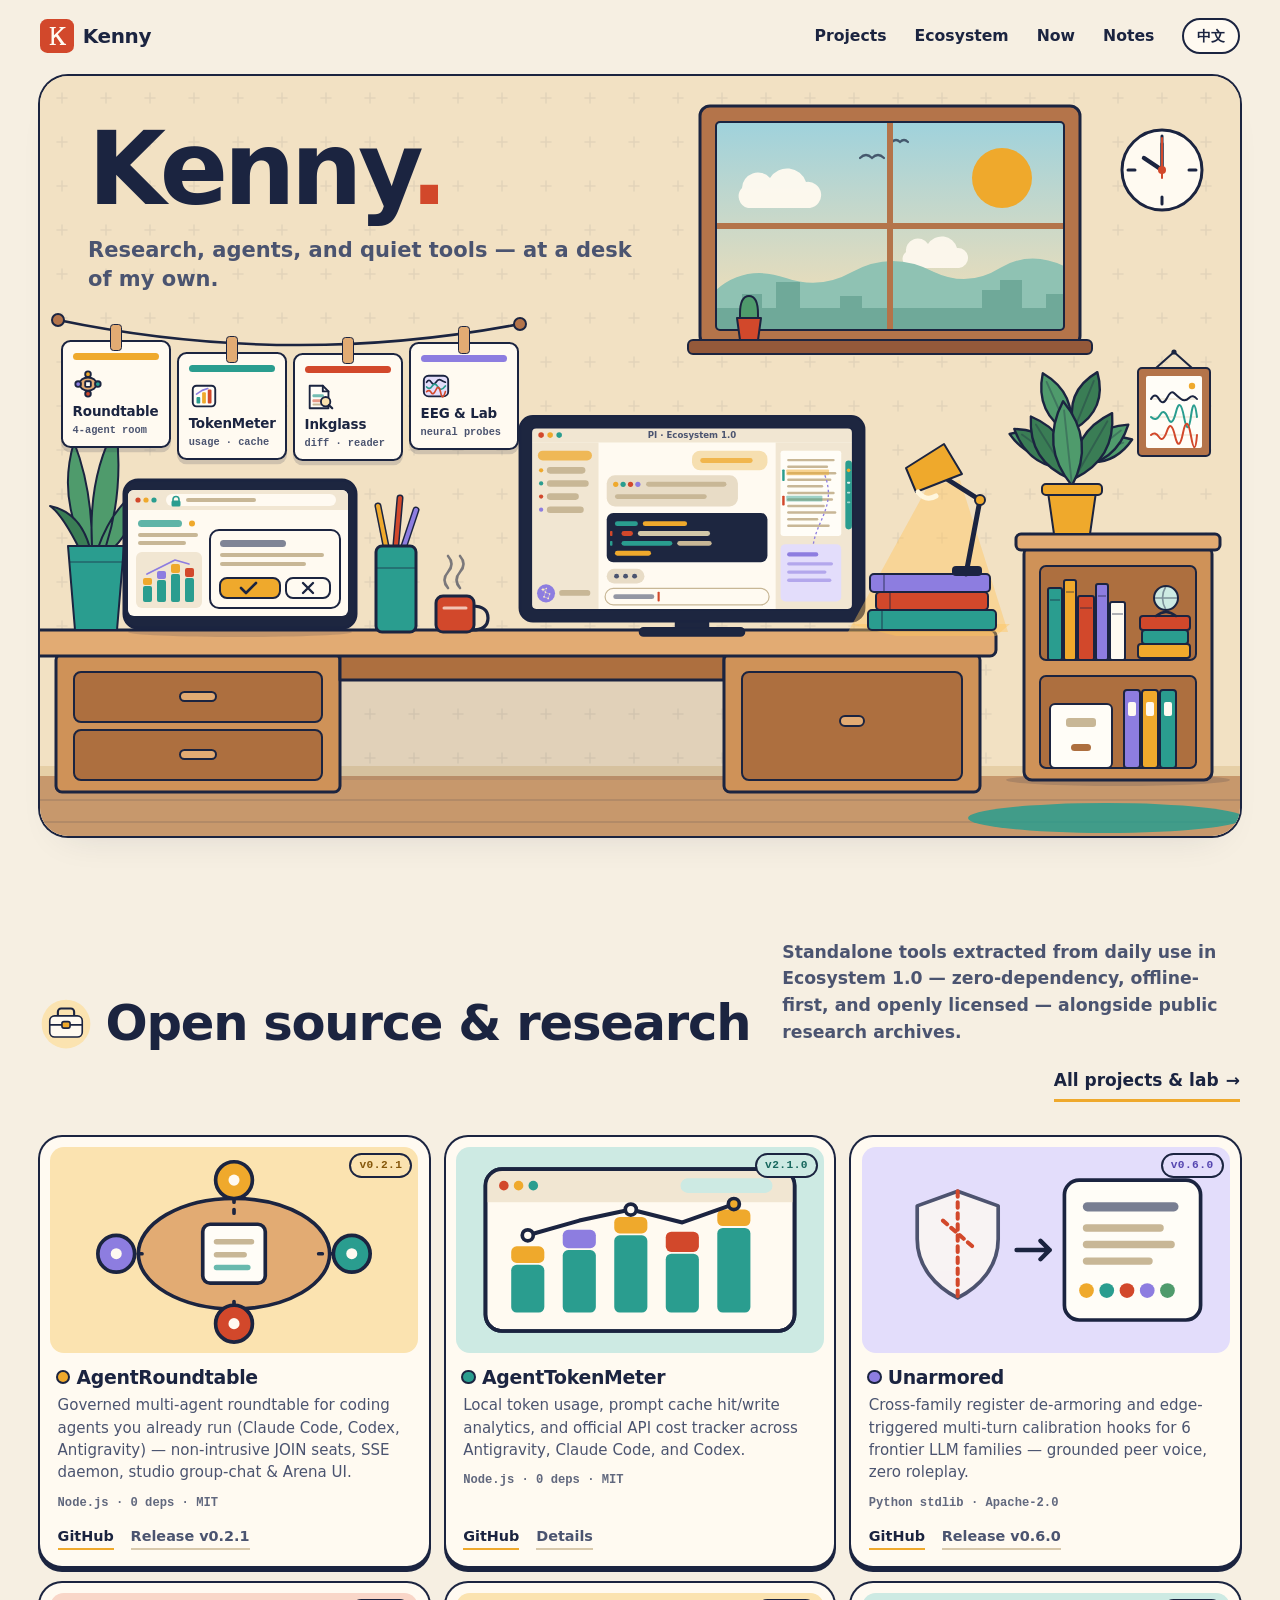
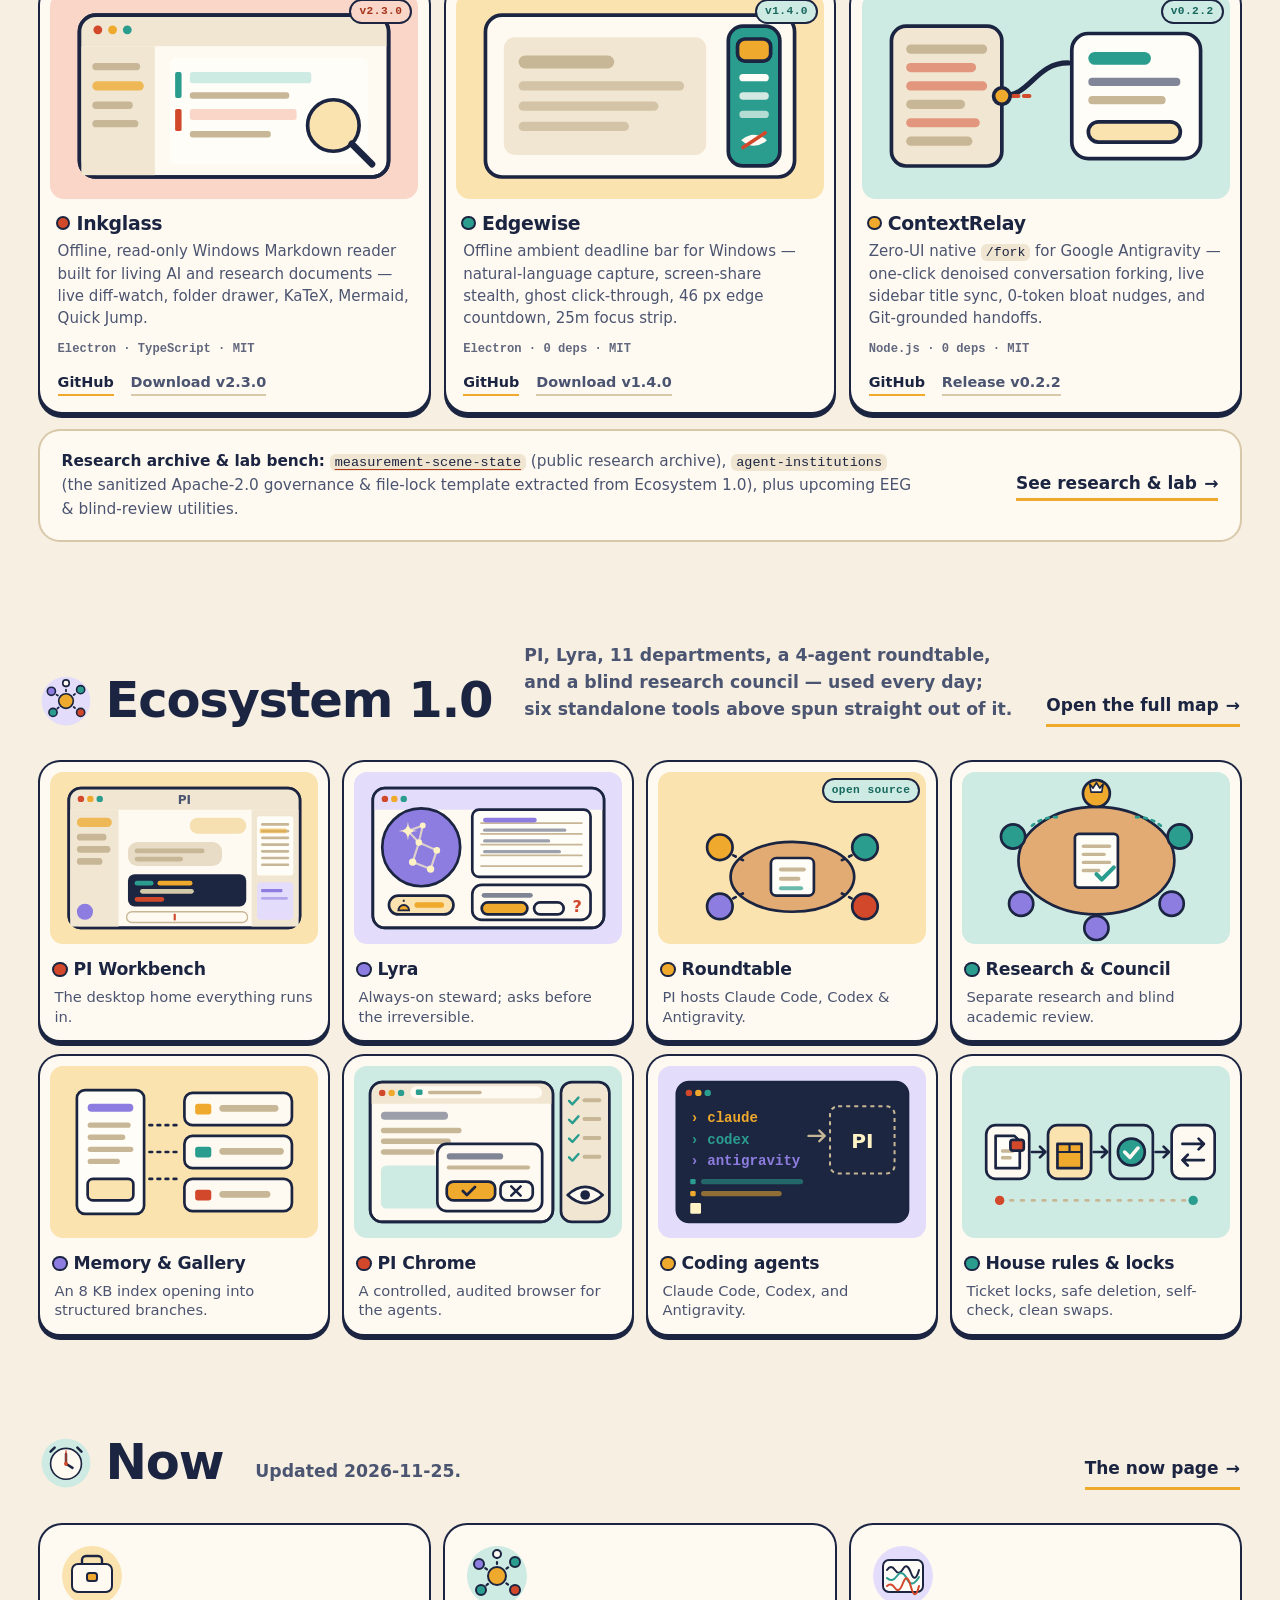
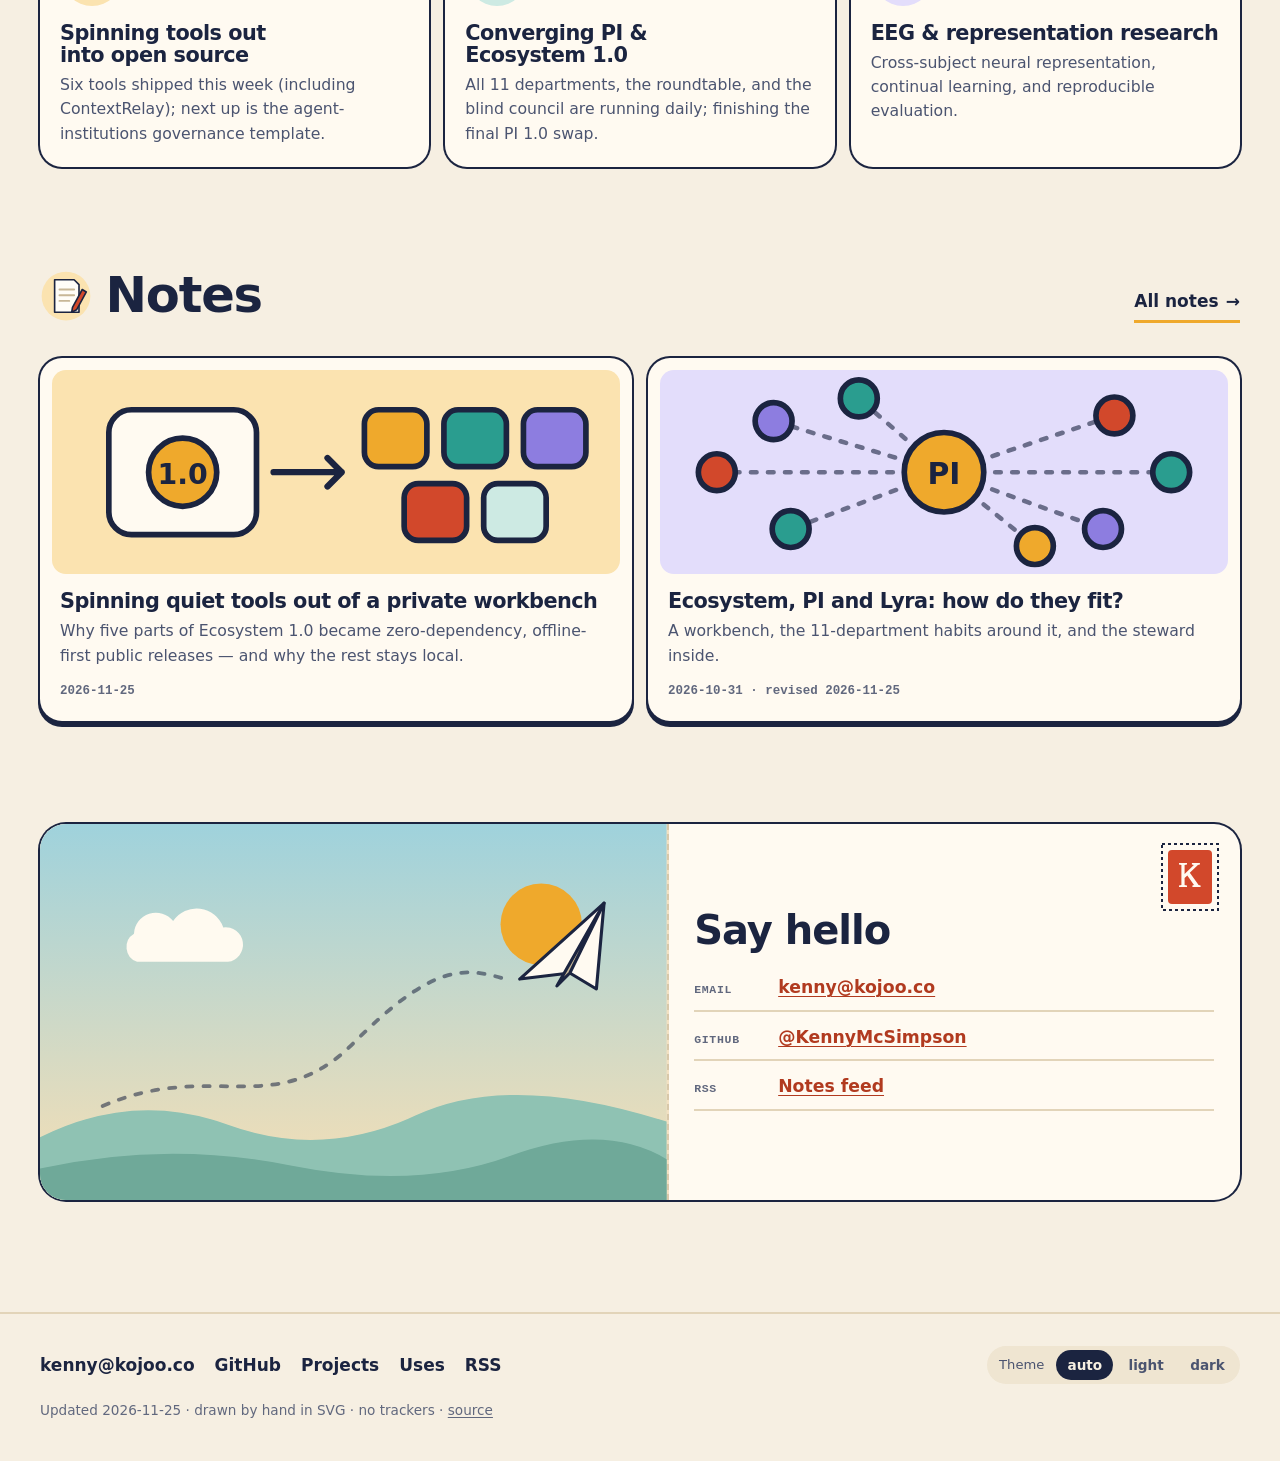
==== commit ec5cdff8: "Promote ContextRelay to shipped open source and update AgentRoundtable to v0.2.1 Add ContextRelay (v" ====
--- a/index.html
+++ b/index.html
@@ -292,15 +292,15 @@
             <path d="M100 22v14M100 84v10M42 58h12M146 58h12" class="nf s-out" stroke-width="2" stroke-dasharray="2 4" stroke-linecap="round"/>
             <circle cx="100" cy="18" r="10" class="f-amber o2"/><circle cx="164" cy="58" r="10" class="f-teal o2"/><circle cx="100" cy="96" r="10" class="f-verm o2"/><circle cx="36" cy="58" r="10" class="f-lav o2"/>
             <circle cx="100" cy="18" r="3" class="f-card"/><circle cx="164" cy="58" r="3" class="f-card"/><circle cx="100" cy="96" r="3" class="f-card"/><circle cx="36" cy="58" r="3" class="f-card"/>
-          </svg><span class="chip">v0.2.0</span></div>
+          </svg><span class="chip">v0.2.1</span></div>
           <div class="body">
             <h3>AgentRoundtable</h3>
-            <p data-l="en">Governed multi-agent roundtable for coding agents you already run (Claude Code, Codex, Antigravity) — non-intrusive JOIN seats, SSE daemon, Arena UI.</p>
+            <p data-l="en">Governed multi-agent roundtable for coding agents you already run (Claude Code, Codex, Antigravity) — non-intrusive JOIN seats, SSE daemon, studio group-chat &amp; Arena UI.</p>
             <p data-l="zh" lang="zh-CN">给现成编码代理用的受治理圆桌协作房间（Claude Code、Codex、Antigravity 等）——非侵入席位协议、SSE 守护、群聊与竞技场界面。</p>
             <p class="tags">Node.js · 0 deps · MIT</p>
             <div class="actions">
               <a href="https://github.com/KennyMcSimpson/AgentRoundtable" rel="noopener">GitHub</a>
-              <a class="sub" href="https://github.com/KennyMcSimpson/AgentRoundtable/releases/tag/v0.2.0" rel="noopener"><span data-l="en">Release v0.2.0</span><span data-l="zh" lang="zh-CN">v0.2.0 版本</span></a>
+              <a class="sub" href="https://github.com/KennyMcSimpson/AgentRoundtable/releases/tag/v0.2.1" rel="noopener"><span data-l="en">Release v0.2.1</span><span data-l="zh" lang="zh-CN">v0.2.1 版本</span></a>
             </div>
           </div>
         </li>
@@ -403,41 +403,43 @@
           </div>
         </li>
 
-        <li class="proj" style="--c:var(--lav);--c-soft:var(--teal-soft)">
+        <li class="proj" style="--c:var(--amber);--c-soft:var(--teal-soft)">
           <div class="mini"><svg viewBox="0 0 200 112" class="art" aria-hidden="true" focusable="false">
-            <rect x="16" y="16" width="84" height="80" rx="8" class="f-paper o2"/>
-            <path d="M24 38q8-12 16 0t16-2t16 6t18-4" class="nf s-out" stroke-width="2.2" stroke-linecap="round"/>
-            <path d="M24 56q10 10 18-4t16 6t16-8t16 6" class="nf s-teal" stroke-width="2.2" stroke-linecap="round"/>
-            <path d="M24 76q8-6 16 4t16-10t16 8t18-2" class="nf s-verm" stroke-width="2.2" stroke-linecap="round"/>
-            <path d="M104 56h18m-5-5l5 5l-5 5" class="nf s-out" stroke-width="2.2" stroke-linecap="round" stroke-linejoin="round"/>
-            <polygon points="154,22 184,38 184,74 154,90 124,74 124,38" class="f-lav-soft o2"/>
-            <path d="M154 22v34m0 0l30-18m-30 18l-30-18m30 18v34" class="nf s-lav" stroke-width="2" stroke-dasharray="3 3"/>
-            <circle cx="154" cy="56" r="5" class="f-amber o2"/>
-          </svg><span class="chip lav"><span data-l="en">Archive</span><span data-l="zh" lang="zh-CN">研究归档</span></span></div>
+            <rect x="16" y="18" width="60" height="76" rx="8" class="f-ui1 o2"/>
+            <rect x="24" y="28" width="44" height="5" rx="2.5" class="f-uil"/><rect x="24" y="38" width="38" height="5" rx="2.5" class="f-verm" opacity=".5"/><rect x="24" y="48" width="44" height="5" rx="2.5" class="f-verm" opacity=".5"/><rect x="24" y="58" width="32" height="5" rx="2.5" class="f-uil"/><rect x="24" y="68" width="40" height="5" rx="2.5" class="f-verm" opacity=".5"/><rect x="24" y="78" width="36" height="5" rx="2.5" class="f-uil"/>
+            <path d="M76 56c16 0 18-18 36-18" class="nf s-out" stroke-width="2.8" stroke-linecap="round"/>
+            <path d="M76 56h18" class="nf s-verm" stroke-width="2.2" stroke-dasharray="3 3" stroke-linecap="round"/>
+            <circle cx="76" cy="56" r="4.5" class="f-amber o2"/>
+            <rect x="114" y="22" width="70" height="68" rx="9" class="f-paper o2"/>
+            <rect x="123" y="32" width="34" height="7" rx="3.5" class="f-teal"/>
+            <rect x="123" y="46" width="50" height="4.5" rx="2.2" class="f-ink2" opacity=".7"/>
+            <rect x="123" y="56" width="42" height="4.5" rx="2.2" class="f-uil"/>
+            <rect x="123" y="70" width="50" height="11" rx="5.5" class="f-amber-soft o2"/>
+          </svg><span class="chip teal">v0.2.2</span></div>
           <div class="body">
-            <h3>measurement-scene-state</h3>
-            <p data-l="en">Public research archive for Measurement Scene State, inverse JEPA, and dynamic test-time training — reproducible code and project page.</p>
-            <p data-l="zh" lang="zh-CN">面向 Measurement Scene State、inverse JEPA 与动态测试时训练的公开研究归档，包含可复现代码与项目页。</p>
-            <p class="tags">Python · Research · MIT</p>
+            <h3>ContextRelay</h3>
+            <p data-l="en">Zero-UI native <code>/fork</code> for Google Antigravity — one-click denoised conversation forking, live sidebar title sync, 0-token bloat nudges, and Git-grounded handoffs.</p>
+            <p data-l="zh" lang="zh-CN">面向 Google Antigravity 的原生零 UI <code>/fork</code> 插件：一键去噪分叉重开、侧边栏标题同步、0-token 膨胀提醒与真实 Git 交接。</p>
+            <p class="tags">Node.js · 0 deps · MIT</p>
             <div class="actions">
-              <a href="https://kennymcsimpson.github.io/measurement-scene-state/" rel="noopener"><span data-l="en">Project site</span><span data-l="zh" lang="zh-CN">研究主页</span></a>
-              <a class="sub" href="https://github.com/KennyMcSimpson/measurement-scene-state" rel="noopener">GitHub</a>
+              <a href="https://github.com/KennyMcSimpson/ContextRelay" rel="noopener">GitHub</a>
+              <a class="sub" href="https://github.com/KennyMcSimpson/ContextRelay/releases/tag/v0.2.2" rel="noopener"><span data-l="en">Release v0.2.2</span><span data-l="zh" lang="zh-CN">v0.2.2 版本</span></a>
             </div>
           </div>
         </li>
       </ul>
 
       <div class="bench">
-        <p data-l="en"><strong>Preparing for release:</strong> <code>agent-institutions</code> (the open Apache-2.0 governance &amp; file-lock architecture template extracted from Ecosystem 1.0), <code>Context Relay (/fork)</code> (zero-LLM session denoising), plus upcoming EEG &amp; blind-review utilities.</p>
-        <p data-l="zh" lang="zh-CN"><strong>即将公开与孵化中：</strong><code>agent-institutions</code>（从 Ecosystem 1.0 抽离的 Apache-2.0 多代理治理与文件锁参考模板）、<code>Context Relay (/fork)</code>（零模型调用的长会话去噪分叉插件），以及筹备中的脑电划分审计与盲审工具。</p>
-        <a class="go" href="/projects/#lab"><span data-l="en">See the lab bench</span><span data-l="zh" lang="zh-CN">看实验室清单</span></a>
+        <p data-l="en"><strong>Research archive &amp; lab bench:</strong> <a href="https://kennymcsimpson.github.io/measurement-scene-state/" rel="noopener"><code>measurement-scene-state</code></a> (public research archive), <code>agent-institutions</code> (the sanitized Apache-2.0 governance &amp; file-lock template extracted from Ecosystem 1.0), plus upcoming EEG &amp; blind-review utilities.</p>
+        <p data-l="zh" lang="zh-CN"><strong>研究归档与实验台：</strong><a href="https://kennymcsimpson.github.io/measurement-scene-state/" rel="noopener"><code>measurement-scene-state</code></a>（公开研究归档）、<code>agent-institutions</code>（从 Ecosystem 1.0 脱敏抽离的 Apache-2.0 治理与文件锁模板），以及筹备中的脑电划分审计与盲审工具。</p>
+        <a class="go" href="/projects/#lab"><span data-l="en">See research &amp; lab</span><span data-l="zh" lang="zh-CN">看研究与实验室</span></a>
       </div>
     </section>
 
     <section class="sec wrap" id="ecosystem" aria-labelledby="eco-h">
       <div class="sec-head">
         <div class="t"><svg viewBox="0 0 64 64" class="art sticker" aria-hidden="true" focusable="false"><circle cx="32" cy="32" r="30" class="f-lav-soft"/><path d="M32 32L14 20M32 32L50 18M32 32L50 46M32 32L16 46M32 32L32 10" class="nf s-out" stroke-width="2.2" stroke-dasharray="2 4" stroke-linecap="round"/><circle cx="32" cy="32" r="9" class="f-amber o2"/><circle cx="14" cy="20" r="5" class="f-lav o2"/><circle cx="50" cy="18" r="5" class="f-teal o2"/><circle cx="50" cy="46" r="5" class="f-verm o2"/><circle cx="16" cy="46" r="5" class="f-teal o2"/><circle cx="32" cy="10" r="4" class="f-card o2"/></svg><h2 id="eco-h"><span data-l="en">Ecosystem 1.0</span><span data-l="zh" lang="zh-CN">Ecosystem 1.0</span></h2></div>
-        <p data-l="en">PI, Lyra, 11 departments, a 4-agent roundtable, and a blind research council — used every day; five standalone tools above spun straight out of it.</p><p data-l="zh" lang="zh-CN">PI、Lyra、11 个分工机构、四代理圆桌与双盲评议会——每天在用的私有工作台，上面的五款开源软件都从这里长出来。</p>
+        <p data-l="en">PI, Lyra, 11 departments, a 4-agent roundtable, and a blind research council — used every day; six standalone tools above spun straight out of it.</p><p data-l="zh" lang="zh-CN">PI、Lyra、11 个分工机构、四代理圆桌与双盲评议会——每天在用的私有工作台，上面的六款开源软件都从这里长出来。</p>
         <a class="go" href="/ecosystem/"><span data-l="en">Open the full map</span><span data-l="zh" lang="zh-CN">打开全景图</span></a>
       </div>
       <ul class="tiles">
@@ -541,7 +543,7 @@
         <a class="go" href="/now/"><span data-l="en">The now page</span><span data-l="zh" lang="zh-CN">完整的此刻页</span></a>
       </div>
       <ul class="cards">
-        <li><div class="card"><svg viewBox="0 0 64 64" class="art ic" aria-hidden="true" focusable="false"><circle cx="32" cy="32" r="30" class="f-amber-soft"/><rect x="12" y="20" width="40" height="28" rx="6" class="f-card o2"/><path d="M22 20v-4a4 4 0 0 1 4-4h12a4 4 0 0 1 4 4v4" class="nf s-out" stroke-width="2.4"/><rect x="27" y="29" width="10" height="8" rx="2.5" class="f-amber o2"/></svg><div class="txt"><h3><span data-l="en">Spinning tools out into open source</span><span data-l="zh" lang="zh-CN">把顺手工具拆成开源软件</span></h3><p data-l="en">Five tools shipped this week; next up are the governance template and Context Relay.</p><p data-l="zh" lang="zh-CN">一周内连发五款独立工具；接下来整理治理模板与 Context Relay。</p></div></div></li>
+        <li><div class="card"><svg viewBox="0 0 64 64" class="art ic" aria-hidden="true" focusable="false"><circle cx="32" cy="32" r="30" class="f-amber-soft"/><rect x="12" y="20" width="40" height="28" rx="6" class="f-card o2"/><path d="M22 20v-4a4 4 0 0 1 4-4h12a4 4 0 0 1 4 4v4" class="nf s-out" stroke-width="2.4"/><rect x="27" y="29" width="10" height="8" rx="2.5" class="f-amber o2"/></svg><div class="txt"><h3><span data-l="en">Spinning tools out into open source</span><span data-l="zh" lang="zh-CN">把顺手工具拆成开源软件</span></h3><p data-l="en">Six tools shipped this week (including ContextRelay); next up is the agent-institutions governance template.</p><p data-l="zh" lang="zh-CN">一周内连发六款独立工具（含 ContextRelay）；接下来整理 agent-institutions 治理模板。</p></div></div></li>
         <li><div class="card"><svg viewBox="0 0 64 64" class="art ic" aria-hidden="true" focusable="false"><circle cx="32" cy="32" r="30" class="f-teal-soft"/><path d="M32 32L14 20M32 32L50 18M32 32L50 46M32 32L16 46M32 32L32 10" class="nf s-out" stroke-width="2.2" stroke-dasharray="2 4" stroke-linecap="round"/><circle cx="32" cy="32" r="9" class="f-amber o2"/><circle cx="14" cy="20" r="5" class="f-lav o2"/><circle cx="50" cy="18" r="5" class="f-teal o2"/><circle cx="50" cy="46" r="5" class="f-verm o2"/><circle cx="16" cy="46" r="5" class="f-teal o2"/><circle cx="32" cy="10" r="4" class="f-card o2"/></svg><div class="txt"><h3><span data-l="en">Converging PI &amp; Ecosystem 1.0</span><span data-l="zh" lang="zh-CN">PI 与 Ecosystem 1.0 收尾</span></h3><p data-l="en">All 11 departments, the roundtable, and the blind council are running daily; finishing the final PI 1.0 swap.</p><p data-l="zh" lang="zh-CN">11 个机构、圆桌与双盲评议会已进入日常运行，正在收官 PI 1.0 换装。</p></div></div></li>
         <li><div class="card"><svg viewBox="0 0 64 64" class="art ic" aria-hidden="true" focusable="false"><circle cx="32" cy="32" r="30" class="f-lav-soft"/><rect x="12" y="16" width="40" height="32" rx="6" class="f-paper o2"/><path d="M16 26q4-6 8 0t8-1t8 4t8-3" class="nf s-out" stroke-width="2" stroke-linecap="round"/><path d="M16 34q5 5 10-2t10 3t12-2" class="nf s-teal" stroke-width="2" stroke-linecap="round"/><path d="M16 42q4-4 8 2t8-5t8 4t8-1" class="nf s-verm" stroke-width="2" stroke-linecap="round"/></svg><div class="txt"><h3><span data-l="en">EEG &amp; representation research</span><span data-l="zh" lang="zh-CN">脑电与表征研究</span></h3><p data-l="en">Cross-subject neural representation, continual learning, and reproducible evaluation.</p><p data-l="zh" lang="zh-CN">跨被试神经信号表征、持续学习与可复现评估。</p></div></div></li>
       </ul>
